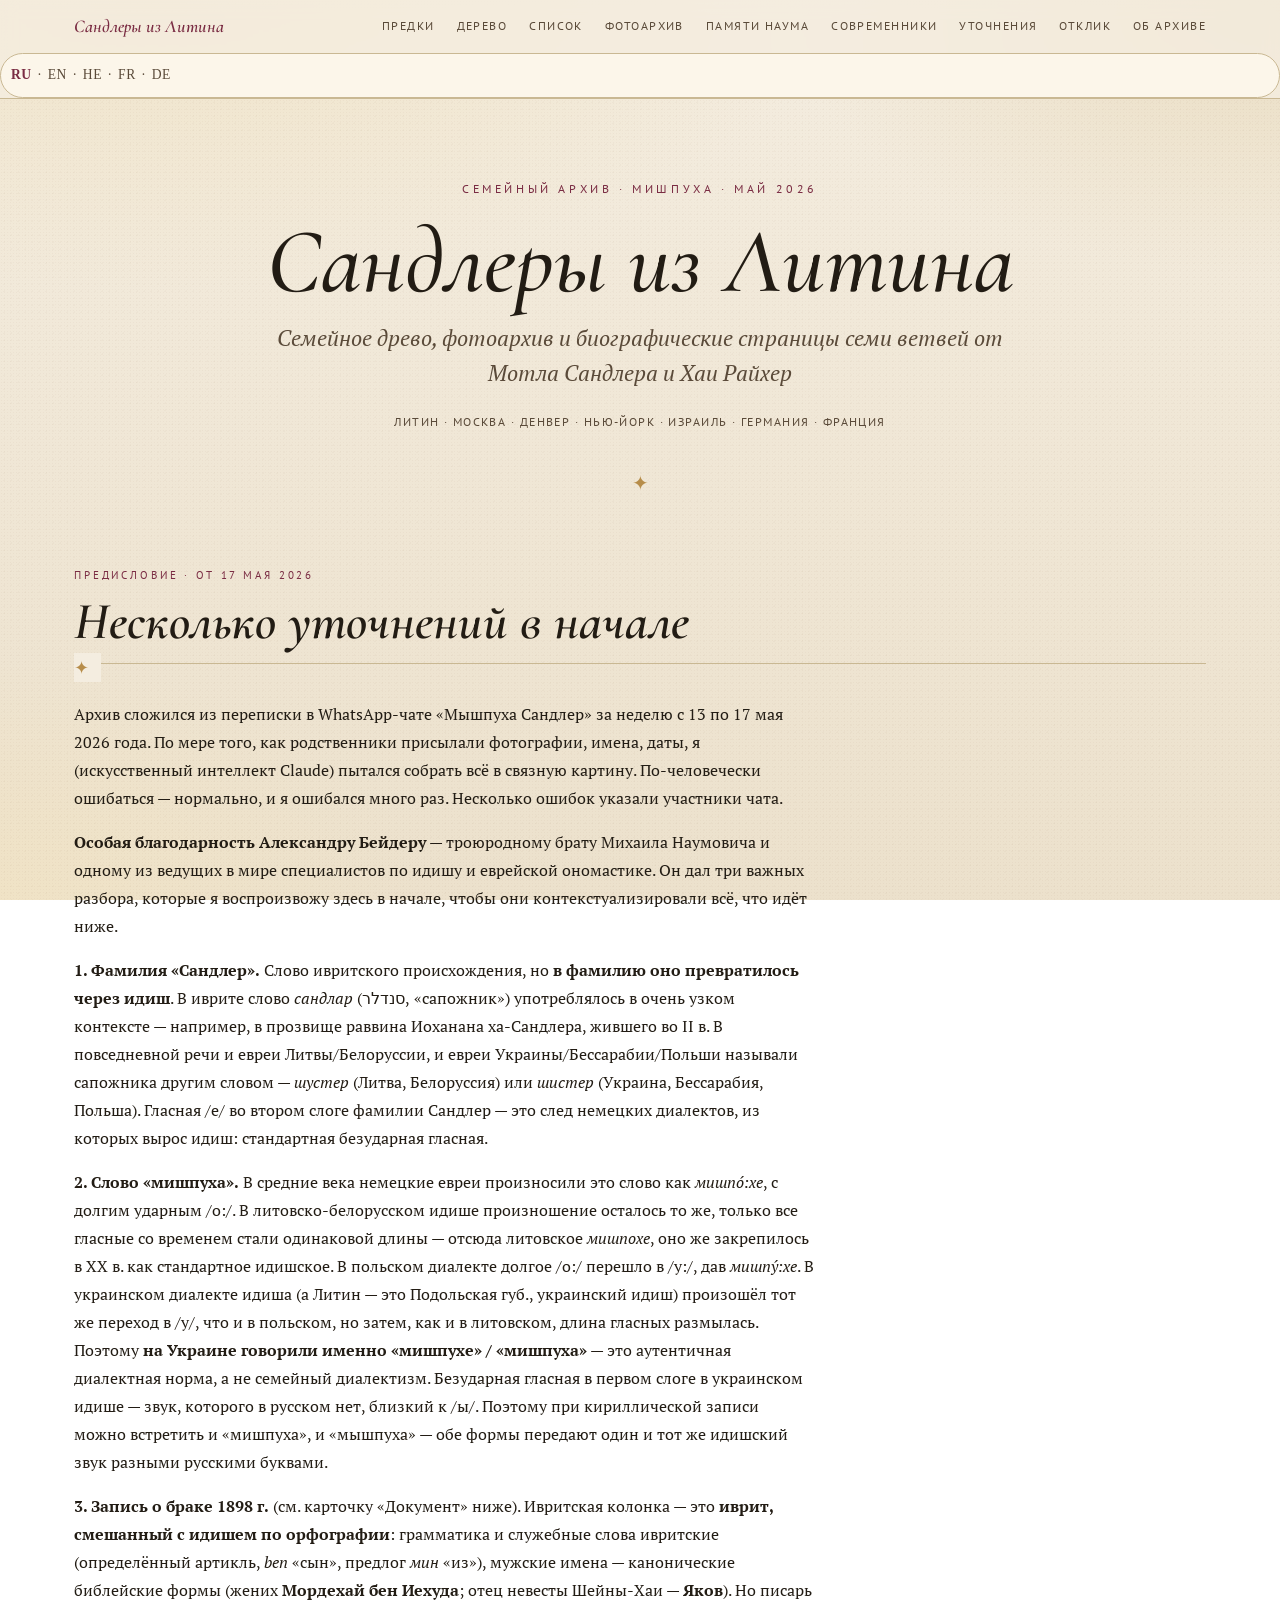
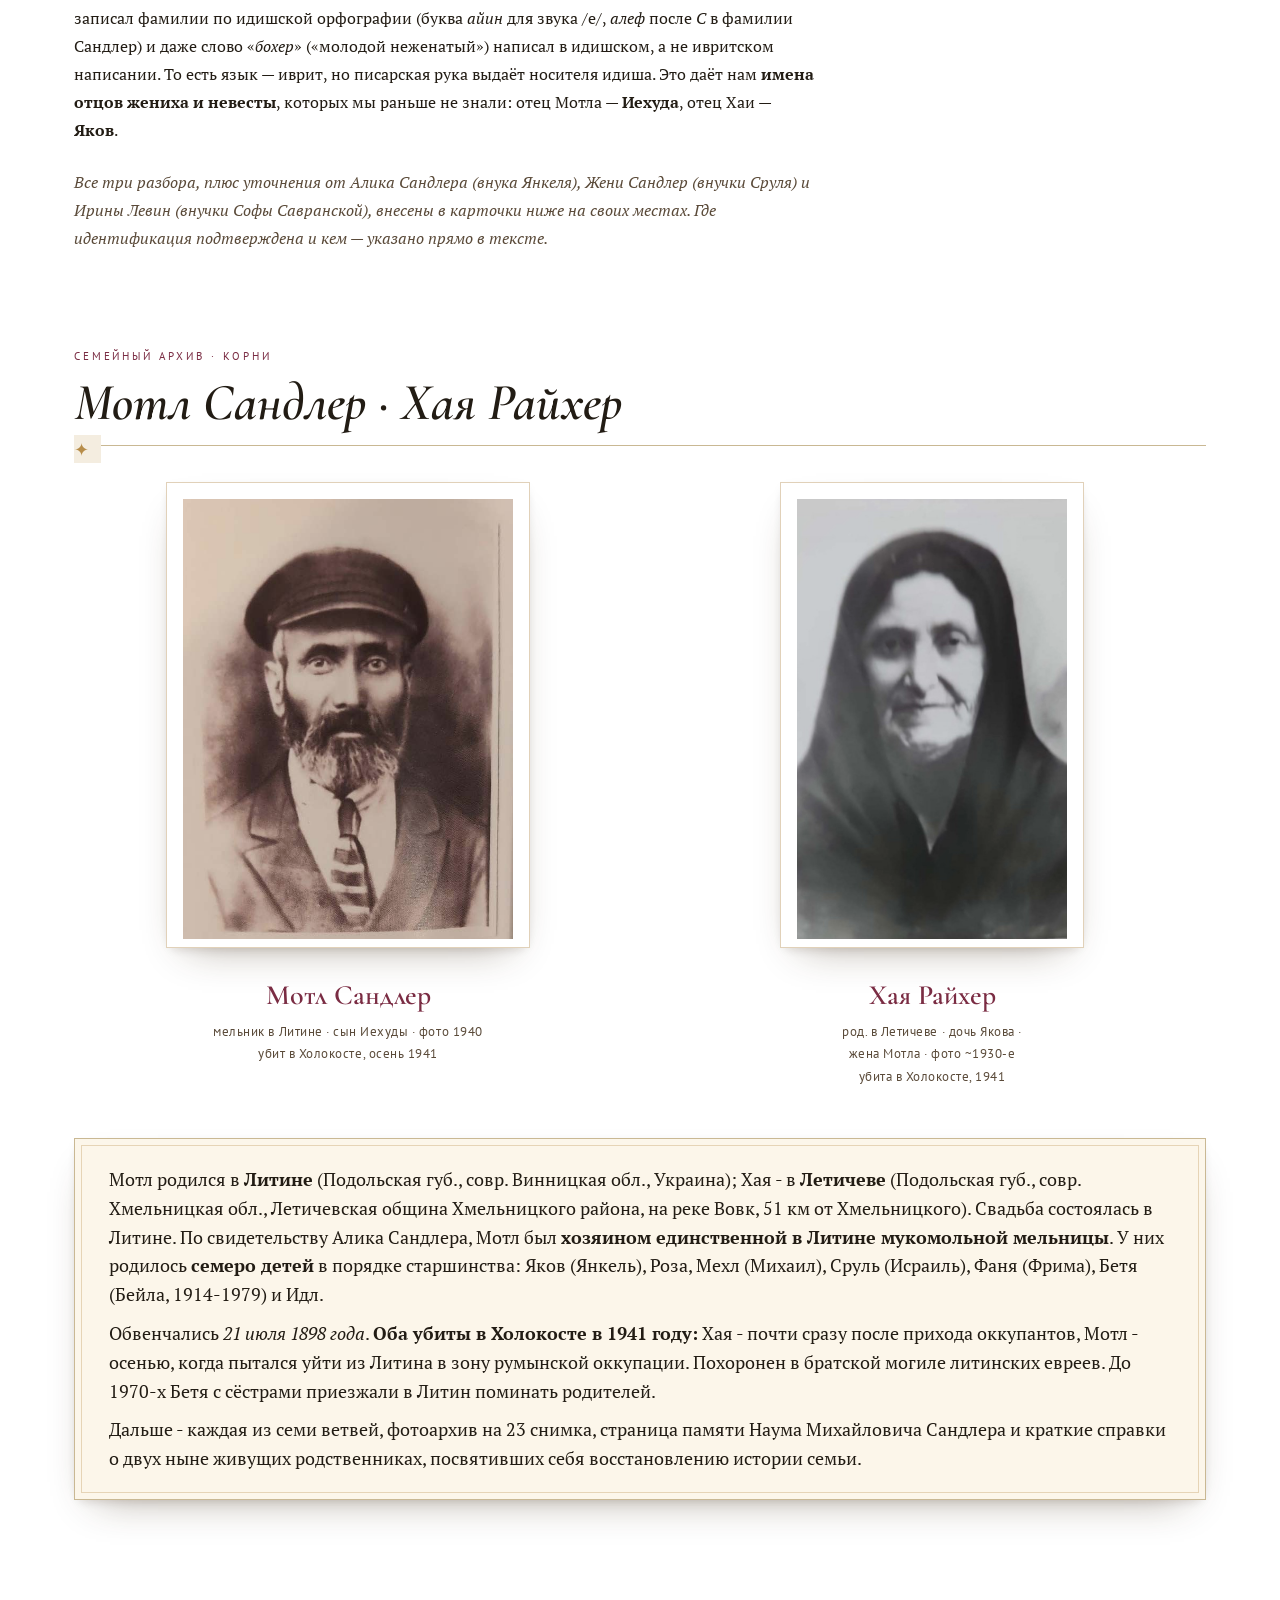
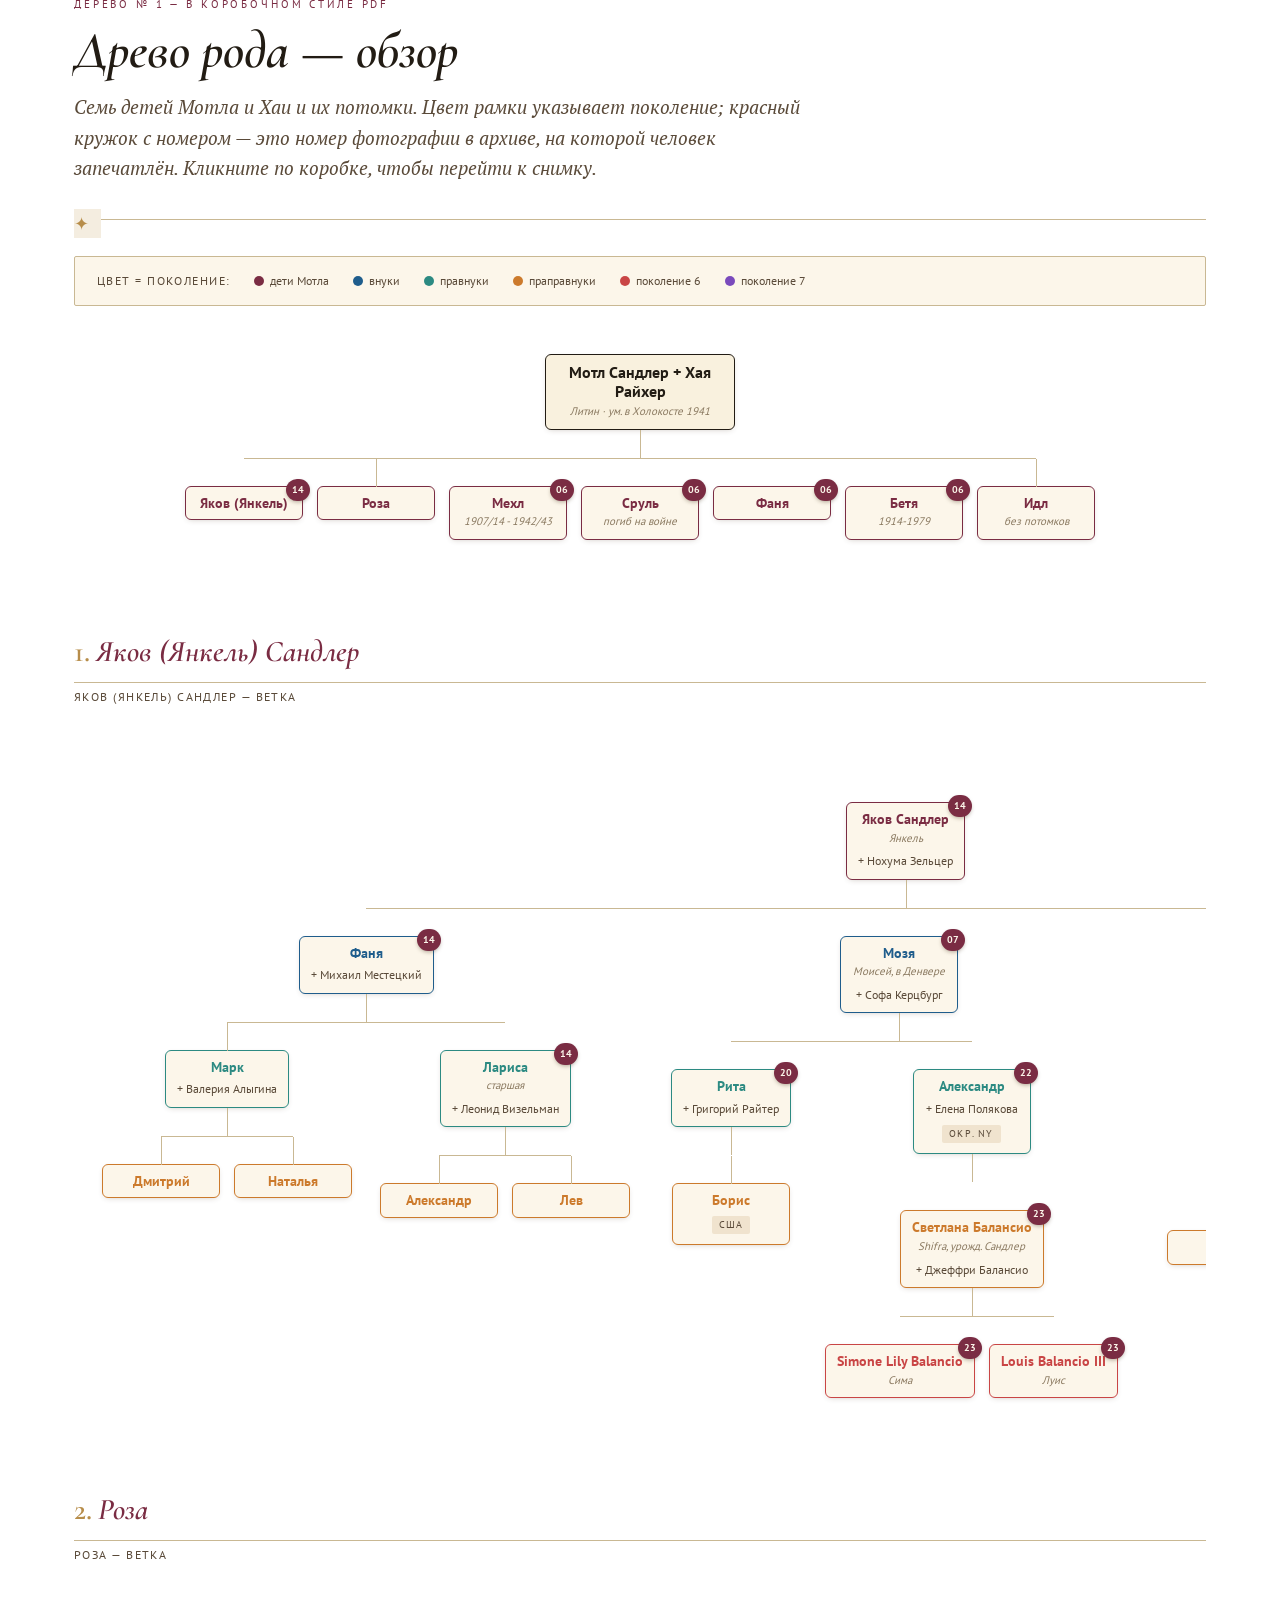
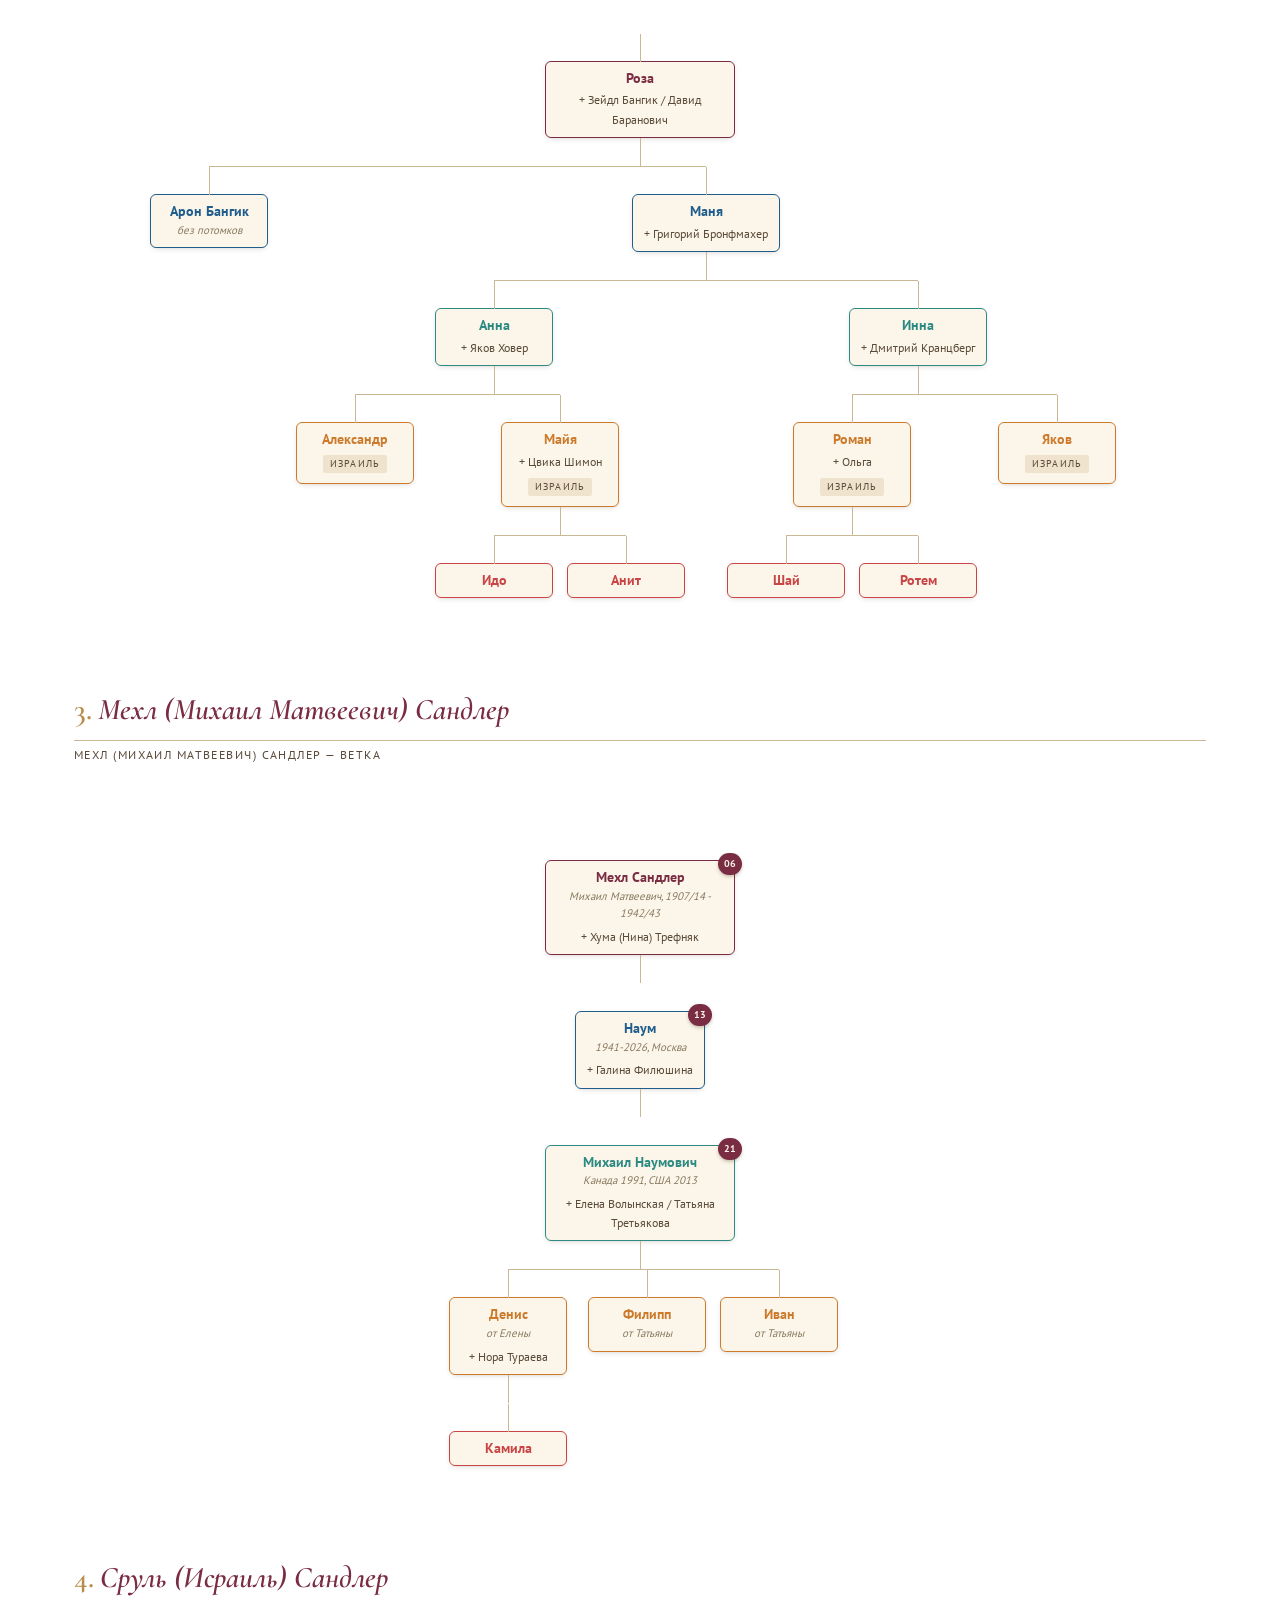
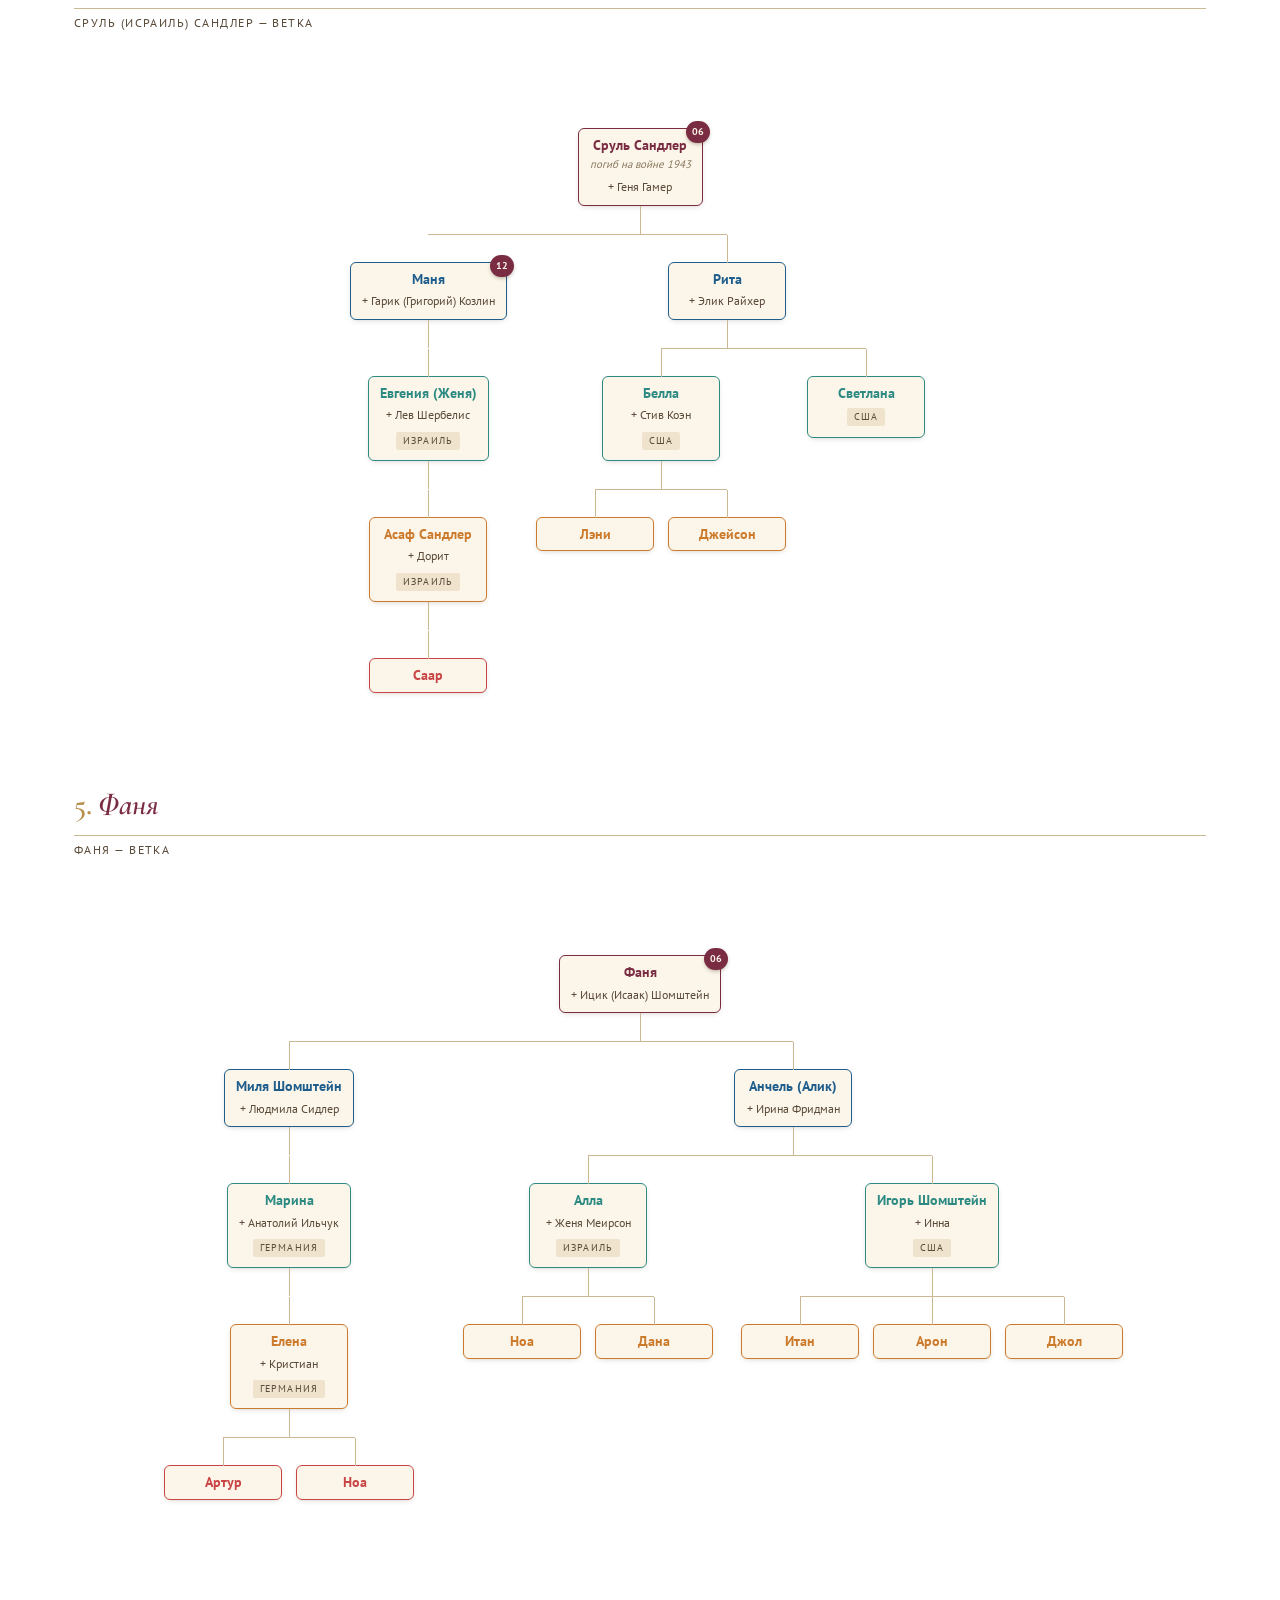
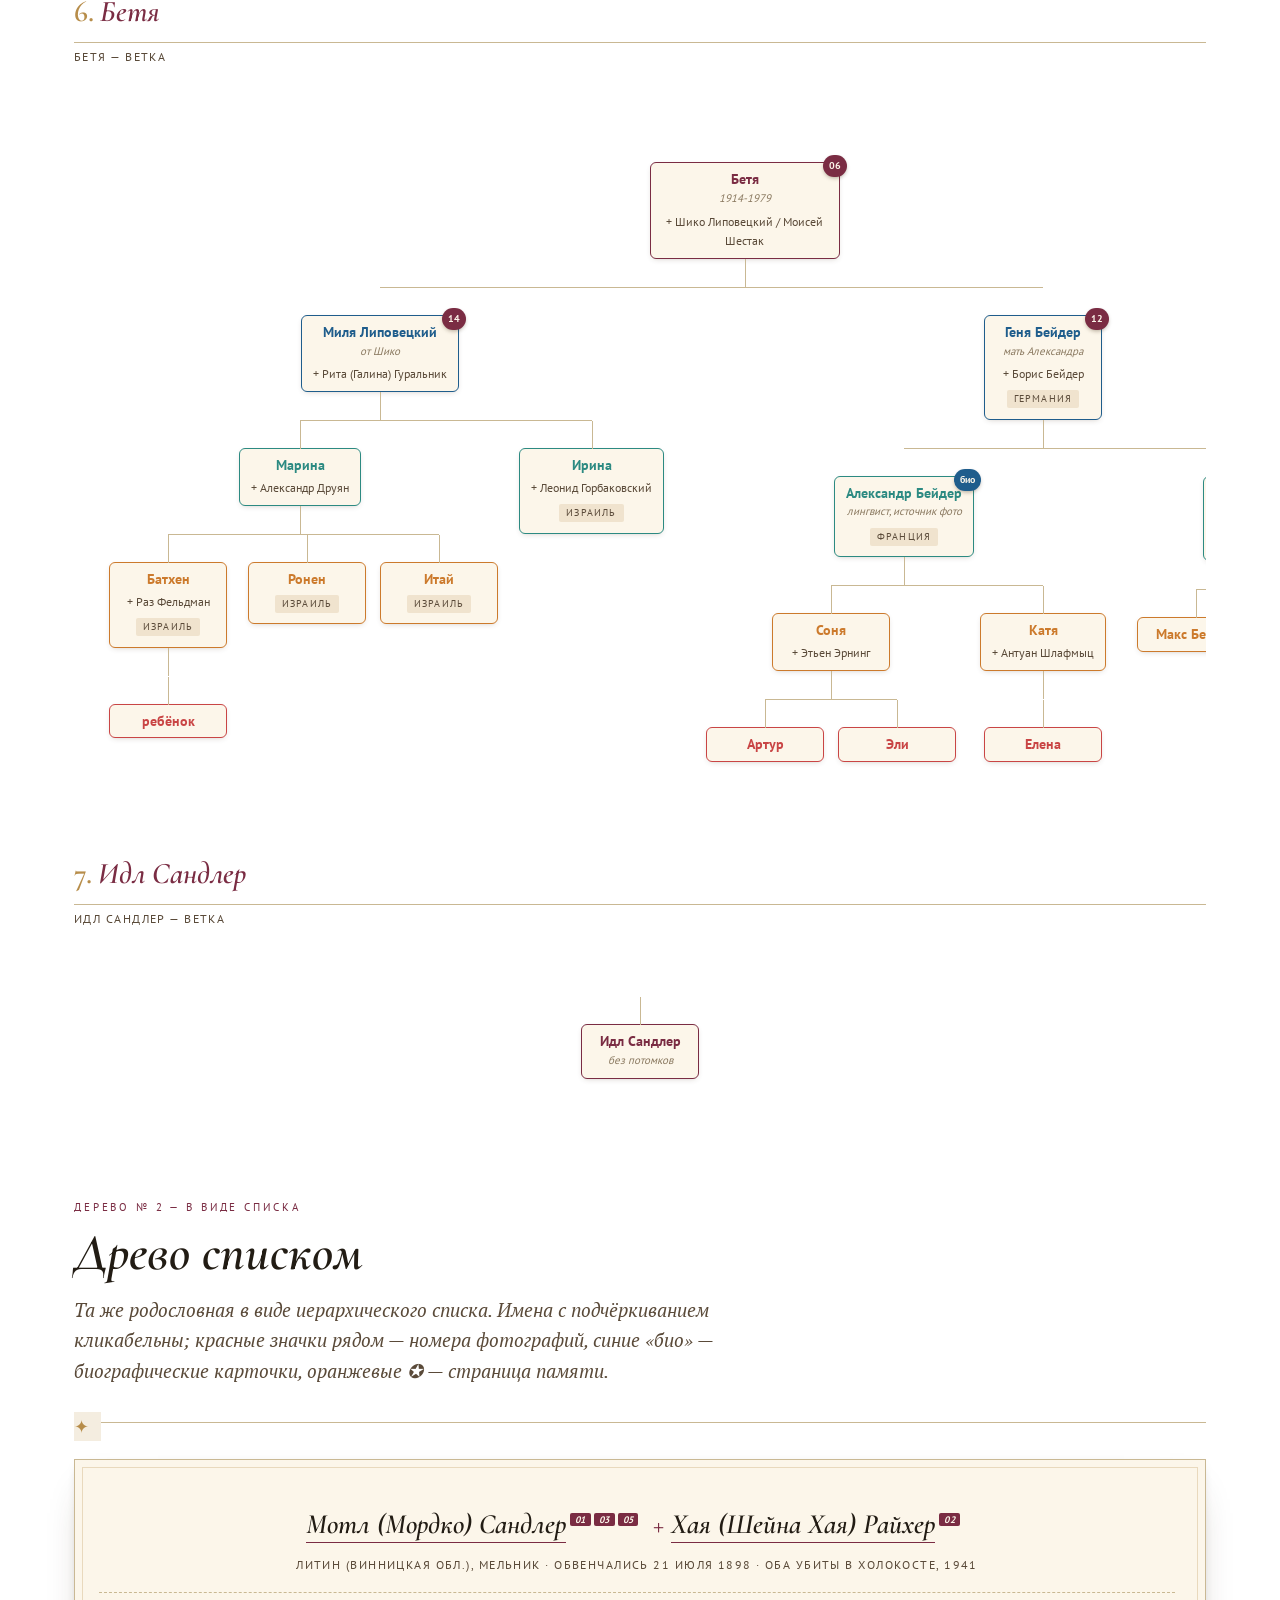
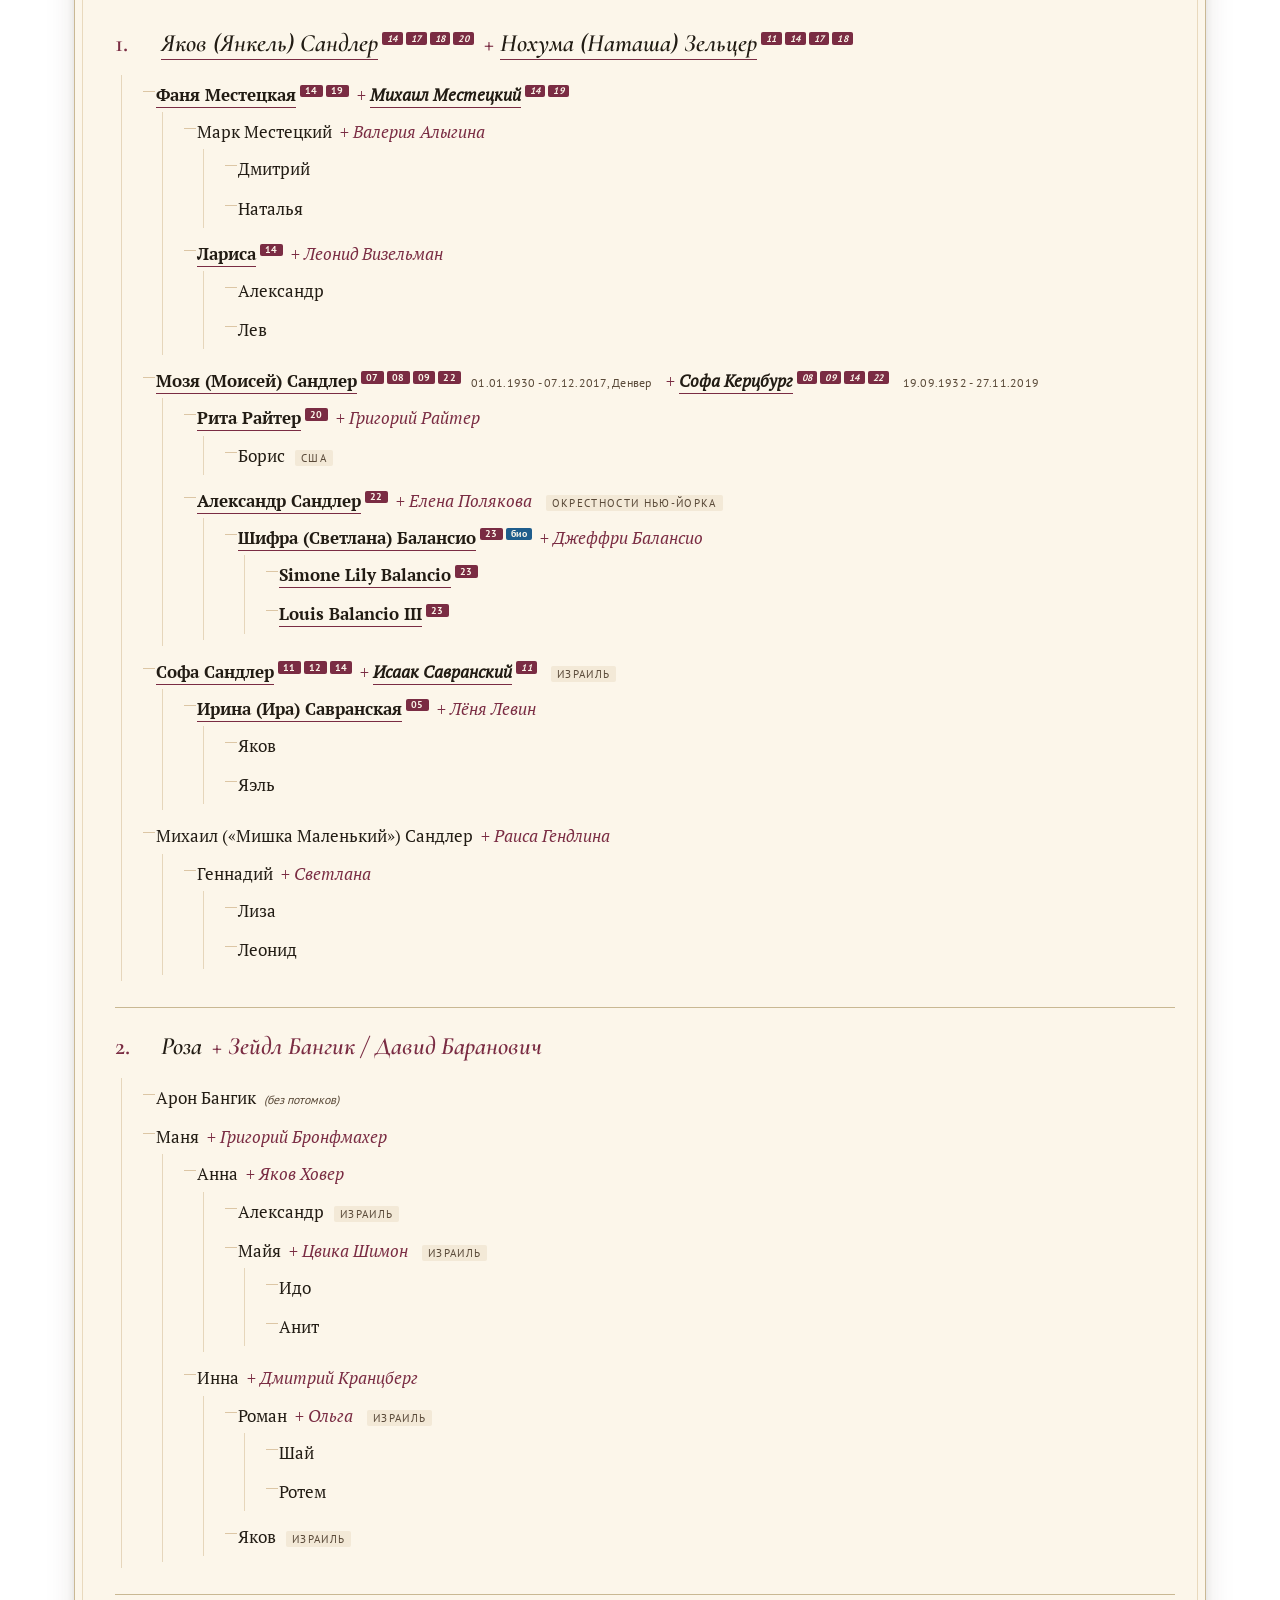
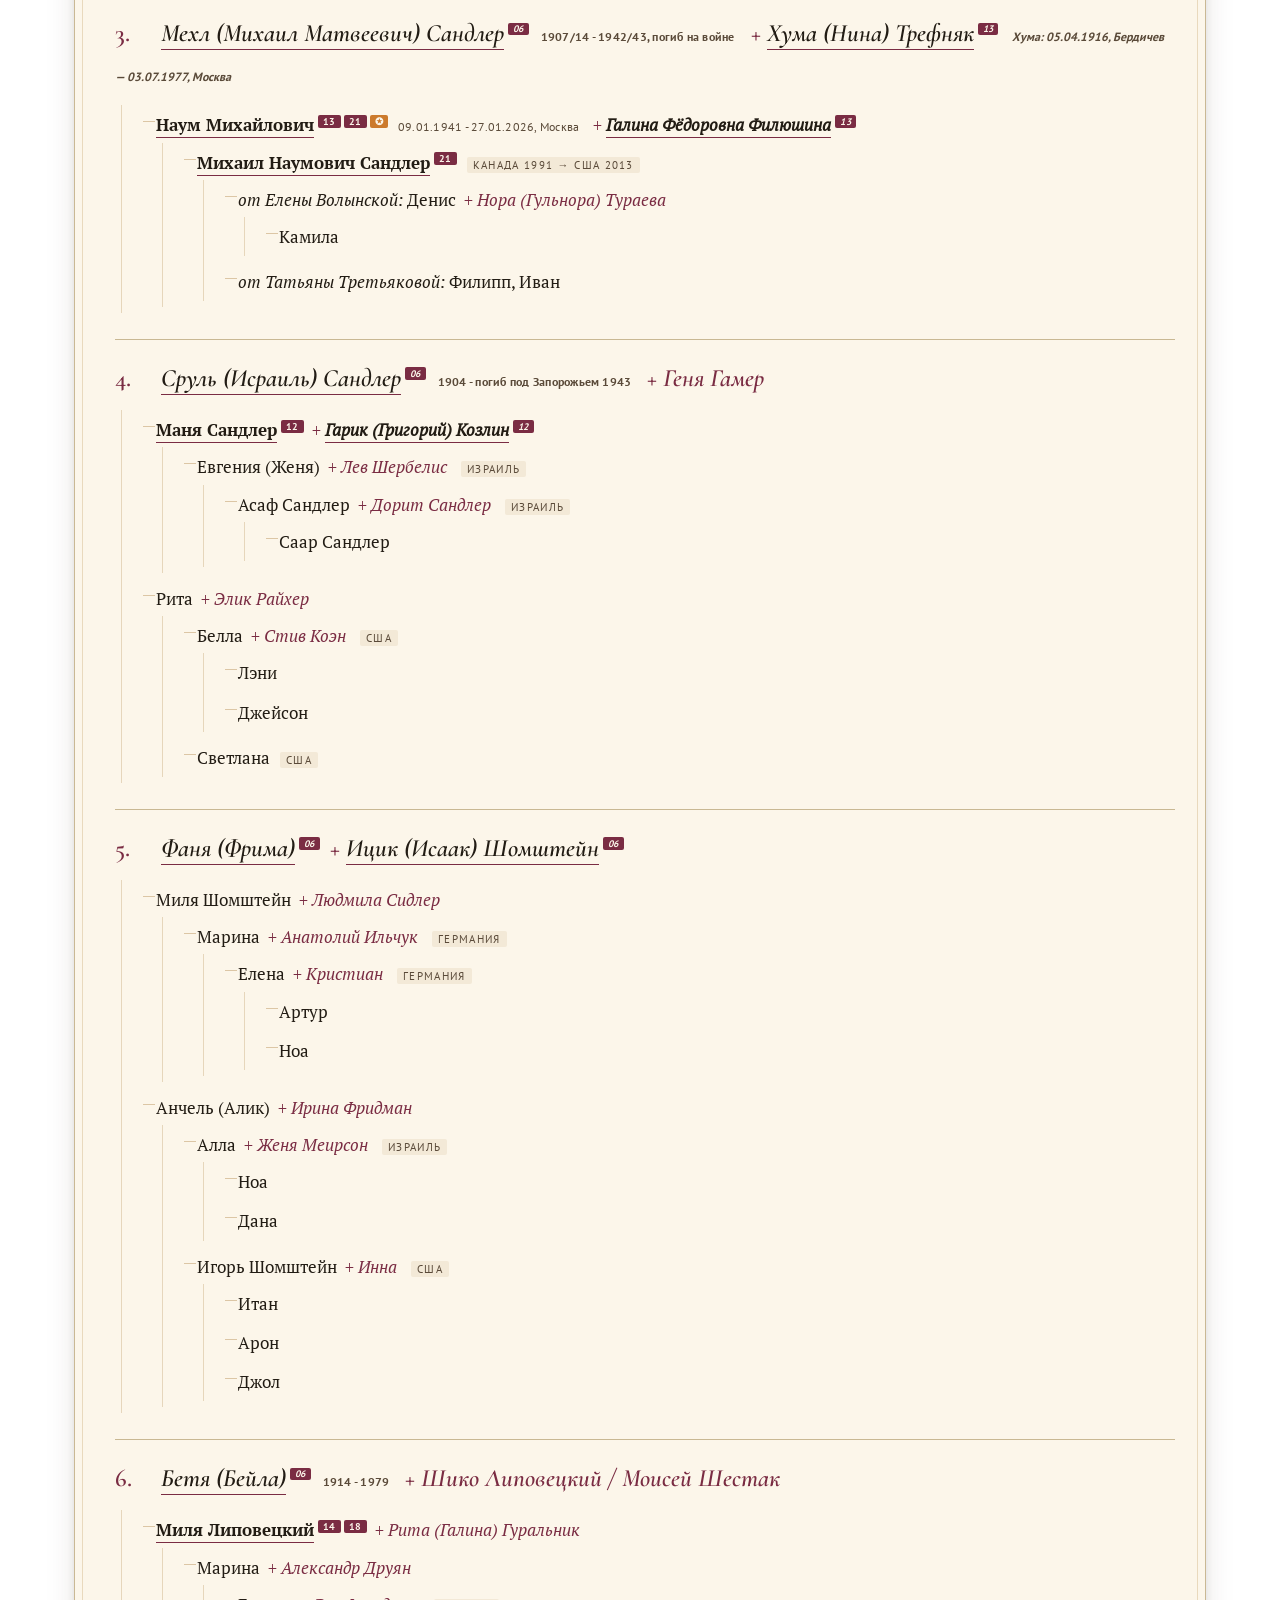
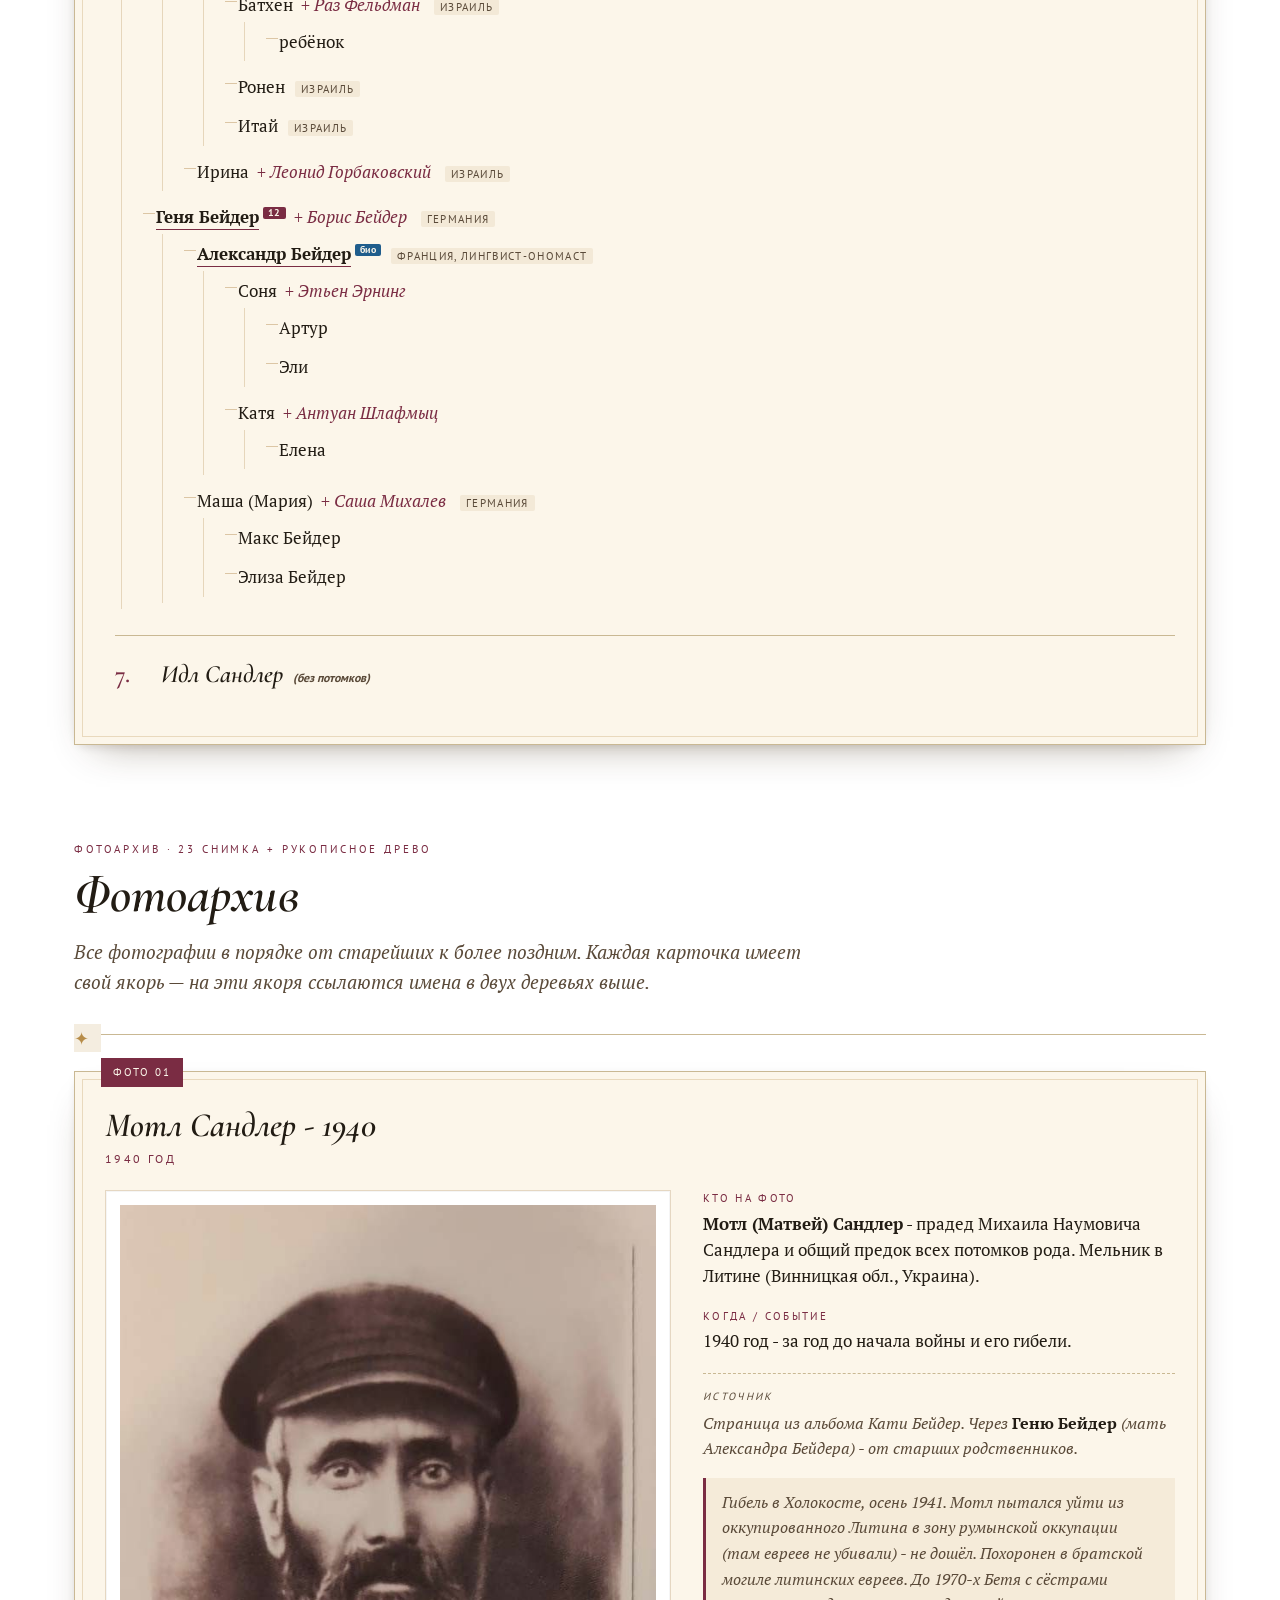
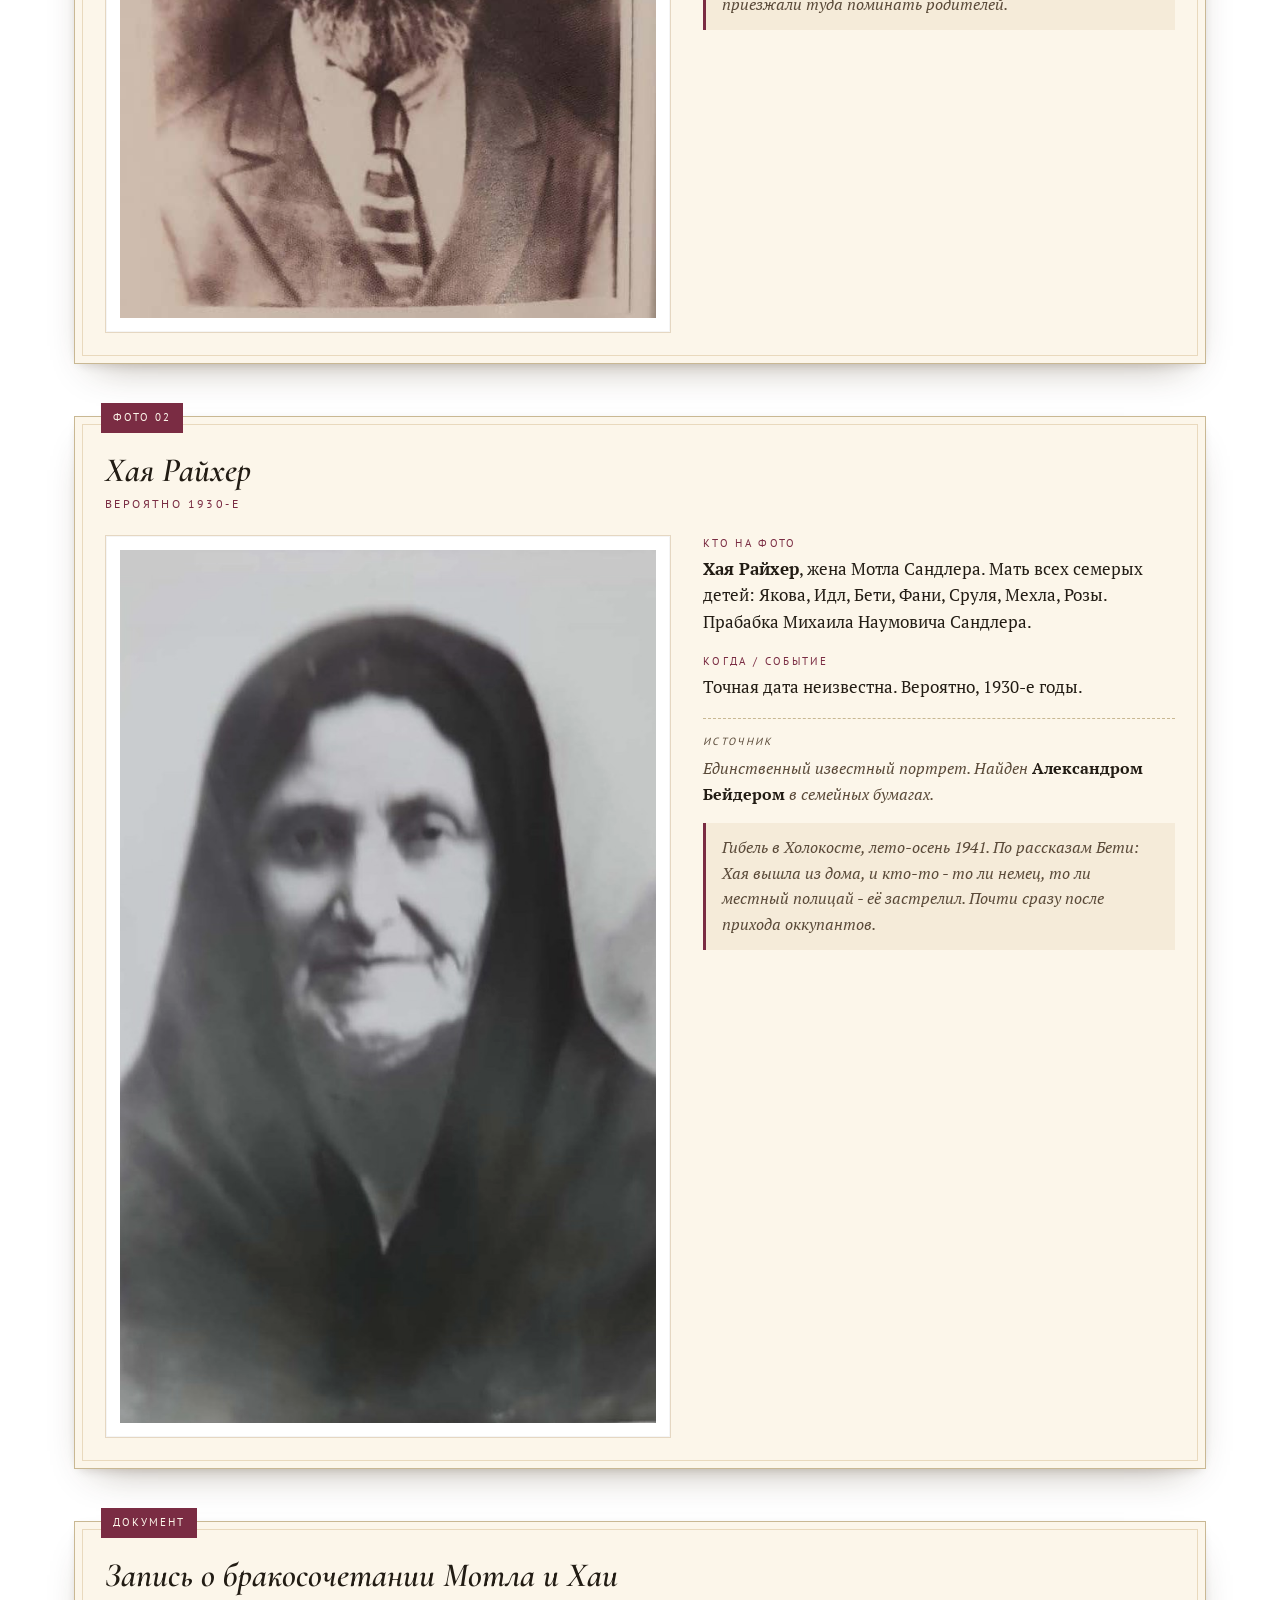
==== Result/index.html @ 3aa12de4 "Уважительная замена 'Рыжая' + два открытых вопроса о Рите и Шомштейнах Замены в моих авторских текст" ====
<!DOCTYPE html>
<html lang="ru">
<head>
<meta charset="utf-8">
<meta name="viewport" content="width=device-width, initial-scale=1">
<title>Сандлеры из Литина - семейный архив</title>
<link rel="stylesheet" href="fonts.css">
<style>
  :root {
    --bg:        #f4ede0;
    --bg-soft:   #ece1cc;
    --paper:     #fcf6ea;
    --paper-2:   #f9f1de;
    --ink:       #221c14;
    --ink-soft:  #5a4a39;
    --ink-mute:  #8a7960;
    --accent:    #7a2c43;
    --accent-2:  #7a3b1f;
    --rule:      #c9b893;
    --gold:      #b78d4a;
    --shadow:    0 18px 40px -22px rgba(60,40,15,.45),
                 0 4px 12px -6px rgba(60,40,15,.25);
    --gen-2: #7a2c43;
    --gen-3: #1f5d8c;
    --gen-4: #2c8a82;
    --gen-5: #cc7a2c;
    --gen-6: #c94545;
    --gen-7: #7a4abc;
  }

  * { box-sizing: border-box; }
  html, body { margin: 0; padding: 0; }

  body {
    background:
      radial-gradient(1200px 600px at 12% -8%,  #efe2c4 0%, transparent 60%),
      radial-gradient(900px 500px  at 100% 0%,  #e9dcc0 0%, transparent 55%),
      radial-gradient(700px 400px  at 0% 100%,  #f0e3c6 0%, transparent 60%),
      linear-gradient(180deg, var(--bg) 0%, var(--bg-soft) 100%);
    color: var(--ink);
    font-family: "PT Serif", "Times New Roman", serif;
    font-size: 17px;
    line-height: 1.6;
    min-height: 100vh;
    background-attachment: fixed;
  }
  body::before {
    content: "";
    position: fixed; inset: 0;
    background-image:
      radial-gradient(rgba(120,80,30,.07) 1px, transparent 1px),
      radial-gradient(rgba(120,80,30,.05) 1px, transparent 1px);
    background-size: 3px 3px, 7px 7px;
    background-position: 0 0, 1px 1px;
    pointer-events: none;
    z-index: 0;
    mix-blend-mode: multiply;
    opacity: .55;
  }

  nav.top {
    position: sticky; top: 0; z-index: 50;
    backdrop-filter: blur(8px);
    background: rgba(244,237,224,.82);
    border-bottom: 1px solid var(--rule);
    font-family: "PT Sans", system-ui, sans-serif;
    font-size: 12px;
    letter-spacing: .12em;
    text-transform: uppercase;
  }
  nav.top .nav-inner {
    max-width: 1180px; margin: 0 auto;
    padding: 12px 24px;
    display: flex; gap: 4px 22px; flex-wrap: wrap;
    align-items: center;
  }
  nav.top .brand {
    font-family: "Cormorant Garamond", serif;
    font-style: italic; font-weight: 600;
    font-size: 18px;
    text-transform: none;
    letter-spacing: 0;
    color: var(--accent);
    margin-right: auto;
  }
  nav.top a {
    color: var(--ink-soft);
    text-decoration: none;
    padding: 4px 0;
    border-bottom: 1px solid transparent;
  }
  nav.top a:hover {
    color: var(--accent);
    border-bottom-color: var(--accent);
  }

  .wrap {
    position: relative; z-index: 1;
    max-width: 1180px;
    margin: 0 auto;
    padding: 24px 24px 96px;
  }

  h1, h2, h3 { margin-top: 0; }

  section.major {
    margin-top: 96px;
    scroll-margin-top: 72px;
  }
  section.major:first-of-type { margin-top: 24px; }

  .section-kicker {
    font-family: "PT Sans", sans-serif;
    text-transform: uppercase;
    letter-spacing: .26em;
    font-size: 11px;
    color: var(--accent);
    margin-bottom: 10px;
  }
  .section-title {
    font-family: "Cormorant Garamond", serif;
    font-weight: 600;
    font-style: italic;
    font-size: clamp(32px, 5vw, 52px);
    line-height: 1.05;
    margin: 0 0 14px;
    color: var(--ink);
  }
  .section-lede {
    font-family: "PT Serif", serif;
    font-size: clamp(17px, 1.8vw, 19px);
    font-style: italic;
    color: var(--ink-soft);
    max-width: 740px;
    margin-bottom: 36px;
  }
  .section-rule {
    height: 1px; background: var(--rule);
    margin: 0 0 36px;
    position: relative;
  }
  .section-rule::after {
    content: "\2726";
    position: absolute; left: 0; top: -10px;
    background: var(--bg); padding: 0 12px 0 0;
    color: var(--gold); font-size: 18px;
  }

  header.hero {
    text-align: center;
    padding: 56px 12px 36px;
    position: relative;
  }
  header.hero .kicker {
    font-family: "PT Sans", sans-serif;
    text-transform: uppercase;
    letter-spacing: .3em;
    font-size: 12px;
    color: var(--accent);
    margin-bottom: 18px;
  }
  header.hero h1 {
    font-family: "Cormorant Garamond", serif;
    font-weight: 500; font-style: italic;
    font-size: clamp(44px, 8vw, 92px);
    line-height: 1.0;
    margin: 0 0 12px;
  }
  header.hero .subtitle {
    font-family: "PT Serif", serif;
    font-style: italic;
    font-size: clamp(18px, 2.3vw, 22px);
    color: var(--ink-soft);
    max-width: 760px; margin: 12px auto 0;
  }
  header.hero .meta-line {
    margin-top: 22px;
    font-family: "PT Sans", sans-serif;
    font-size: 12px; color: var(--ink-soft);
    letter-spacing: .12em; text-transform: uppercase;
  }
  header.hero::after {
    content: "\2726";
    display: block;
    text-align: center;
    color: var(--gold);
    font-size: 20px;
    margin-top: 36px;
  }

  .patriarchs {
    display: grid;
    grid-template-columns: 1fr 1fr;
    gap: 36px;
    margin-bottom: 48px;
  }
  .patriarch-card { text-align: center; }
  .patriarch-photo {
    background: #fff;
    padding: 16px 16px 8px;
    border: 1px solid rgba(180,140,80,.4);
    box-shadow: var(--shadow);
    display: inline-block;
    max-width: 100%;
  }
  .patriarch-photo img {
    display: block;
    max-width: 100%;
    max-height: 440px;
    width: auto; margin: 0 auto;
    filter: contrast(1.02) saturate(.92);
  }
  .patriarch-name {
    font-family: "Cormorant Garamond", serif;
    font-weight: 600;
    font-size: 28px;
    margin: 18px 0 4px;
    color: var(--accent);
  }
  .patriarch-meta {
    font-family: "PT Sans", sans-serif;
    font-size: 13px;
    color: var(--ink-soft);
    letter-spacing: .04em;
  }
  .patriarch-meta div { margin: 2px 0; }
  .patriarchs-intro {
    background: var(--paper);
    border: 1px solid var(--rule);
    box-shadow: var(--shadow);
    padding: 26px 34px;
    margin-bottom: 64px;
    position: relative;
    font-size: 18px;
  }
  .patriarchs-intro::before {
    content: "";
    position: absolute; inset: 6px;
    border: 1px solid rgba(183,141,74,.32);
    pointer-events: none;
  }
  .patriarchs-intro p { margin: 0 0 10px; }
  .patriarchs-intro p:last-child { margin-bottom: 0; }

  /* visual tree */
  .tree-legend {
    display: flex; flex-wrap: wrap; gap: 8px 24px;
    margin: 0 0 32px;
    padding: 14px 22px;
    background: var(--paper);
    border: 1px solid var(--rule);
    border-radius: 2px;
    font-family: "PT Sans", sans-serif;
    font-size: 12px;
    color: var(--ink-soft);
    align-items: center;
  }
  .tree-legend .lbl { letter-spacing: .12em; text-transform: uppercase; }
  .tree-legend .dot {
    display: inline-block; width: 10px; height: 10px;
    border-radius: 50%; margin-right: 6px;
    vertical-align: middle;
  }
  .tree-legend .item { display: flex; align-items: center; }

  .ctree, .ctree ul {
    list-style: none;
    margin: 0; padding: 0;
    position: relative;
  }
  .ctree {
    overflow-x: auto;
    overflow-y: visible;
    padding: 16px 0 24px;
    -webkit-overflow-scrolling: touch;
    /* Make horizontal scroll visible on wide trees so users know they can scroll */
    scrollbar-color: var(--gen-3) var(--paper);
    scrollbar-width: thin;
  }
  .ctree::-webkit-scrollbar { height: 10px; }
  .ctree::-webkit-scrollbar-track { background: var(--paper); border-radius: 5px; }
  .ctree::-webkit-scrollbar-thumb { background: var(--gen-3); border-radius: 5px; }
  .ctree::-webkit-scrollbar-thumb:hover { background: var(--gen-2); }
  .ctree ul {
    display: flex;
    justify-content: center;
    padding-top: 28px;
    position: relative;
    /* Let ul size to its content so wide trees scroll instead of overflowing the page */
    width: max-content;
    min-width: 100%;
    margin: 0 auto;
  }
  .ctree ul::before {
    content: "";
    position: absolute;
    top: 0; left: 50%;
    width: 1px; height: 28px;
    background: var(--rule);
  }
  /* outermost ul of a per-branch tree has no parent .tnode above it -
     suppress the dangling line. The overview tree is wrapped in
     .root-wrap so its ul is not a direct child of .ctree. */
  .ctree > ul::before { display: none; }
  .ctree li {
    flex: 0 0 auto;
    padding: 28px 7px 0;
    position: relative;
    text-align: center;
  }
  .ctree li::before,
  .ctree li::after {
    content: "";
    position: absolute;
    top: 0; height: 1px;
    background: var(--rule);
  }
  .ctree li::before {
    right: 50%;
    width: 50%;
  }
  .ctree li::after {
    left: 50%;
    width: 50%;
  }
  .ctree li:only-child::before,
  .ctree li:only-child::after { display: none; }
  .ctree li:first-child::before { background: transparent; }
  .ctree li:last-child::after  { background: transparent; }
  .ctree li > .tnode::before {
    content: "";
    position: absolute;
    top: -28px; left: 50%;
    width: 1px; height: 28px;
    background: var(--rule);
  }
  .ctree li:only-child > .tnode::before { display: block; }
  .ctree > ul > li > .tnode::before { display: none; }
  .ctree .root-wrap {
    display: flex;
    flex-direction: column;
    align-items: center;
  }
  .ctree .root-wrap > .tnode { margin: 0 auto; }

  .tnode {
    display: inline-block;
    position: relative;
    min-width: 118px;
    max-width: 190px;
    padding: 8px 11px;
    border: 1.5px solid var(--gen-2);
    border-radius: 6px;
    background: var(--paper);
    font-family: "PT Sans", sans-serif;
    text-align: center;
    box-shadow: 0 2px 6px -3px rgba(60,40,15,.3);
    transition: transform .15s ease, box-shadow .15s ease;
  }
  .tnode:hover {
    transform: translateY(-1px);
    box-shadow: 0 4px 12px -4px rgba(60,40,15,.4);
  }
  .tnode .nm {
    display: block;
    font-weight: 700;
    font-size: 14px;
    color: var(--gen-2);
    line-height: 1.2;
  }
  .tnode .alt {
    display: block;
    font-size: 11px;
    font-style: italic;
    color: var(--ink-mute);
    margin-top: 2px;
  }
  .tnode .sp {
    display: block;
    font-size: 12px;
    color: var(--ink-soft);
    margin-top: 4px;
  }
  .tnode .pl {
    display: inline-block;
    margin-top: 5px;
    padding: 1px 7px;
    background: rgba(180,140,80,.18);
    font-size: 10px;
    text-transform: uppercase;
    letter-spacing: .12em;
    color: var(--ink-soft);
    border-radius: 2px;
  }
  .tnode.g2 { border-color: var(--gen-2); }
  .tnode.g2 .nm { color: var(--gen-2); }
  .tnode.g3 { border-color: var(--gen-3); }
  .tnode.g3 .nm { color: var(--gen-3); }
  .tnode.g4 { border-color: var(--gen-4); }
  .tnode.g4 .nm { color: var(--gen-4); }
  .tnode.g5 { border-color: var(--gen-5); }
  .tnode.g5 .nm { color: var(--gen-5); }
  .tnode.g6 { border-color: var(--gen-6); }
  .tnode.g6 .nm { color: var(--gen-6); }
  .tnode.g7 { border-color: var(--gen-7); }
  .tnode.g7 .nm { color: var(--gen-7); }
  .tnode.root {
    border-color: var(--ink);
    background: var(--paper-2);
  }
  .tnode.root .nm { color: var(--ink); font-size: 16px; }

  a.tnode-link {
    text-decoration: none;
    display: inline-block;
  }
  a.tnode-link .tnode { cursor: pointer; }
  .tnode .ph-marker {
    position: absolute;
    top: -8px; right: -8px;
    min-width: 22px; height: 22px;
    padding: 0 6px;
    background: var(--accent);
    color: var(--paper);
    border-radius: 11px;
    font-size: 10px;
    font-weight: 700;
    font-family: "PT Sans", sans-serif;
    line-height: 22px;
    text-align: center;
    box-shadow: 0 2px 4px -1px rgba(60,40,15,.4);
  }
  .tnode .ph-marker.mem { background: var(--gen-5); }
  .tnode .ph-marker.bio { background: var(--gen-3); }

  .branch-title {
    font-family: "Cormorant Garamond", serif;
    font-style: italic;
    font-size: 30px;
    font-weight: 600;
    color: var(--accent);
    margin: 64px 0 4px;
    padding-bottom: 6px;
    border-bottom: 1px solid var(--rule);
  }
  .branch-title .num {
    font-style: normal;
    color: var(--gold);
    margin-right: 6px;
  }
  .branch-sub {
    font-family: "PT Sans", sans-serif;
    font-size: 12px;
    color: var(--ink-soft);
    letter-spacing: .12em;
    text-transform: uppercase;
    margin-bottom: 24px;
  }

  /* list tree */
  .ltree-card {
    background: var(--paper);
    border: 1px solid var(--rule);
    padding: 36px 30px 36px 24px;
    box-shadow: var(--shadow);
    position: relative;
  }
  .ltree-card::before {
    content: "";
    position: absolute; inset: 7px;
    border: 1px solid rgba(183,141,74,.28);
    pointer-events: none;
  }
  .ltree .root-couple {
    font-family: "Cormorant Garamond", serif;
    font-size: clamp(22px, 3vw, 28px);
    font-style: italic;
    font-weight: 600;
    text-align: center;
    padding: 6px 0 18px;
    border-bottom: 1px dashed var(--rule);
    margin-bottom: 20px;
  }
  .ltree .root-couple .m { font-weight: 400; color: var(--accent); padding: 0 4px; }
  .ltree .root-couple .meta {
    display: block;
    font-family: "PT Sans", sans-serif;
    font-size: 12px;
    font-weight: 400;
    font-style: normal;
    text-transform: uppercase;
    letter-spacing: .12em;
    color: var(--ink-soft);
    margin-top: 8px;
  }
  .ltree ul {
    list-style: none;
    margin: 0;
    padding-left: 22px;
    position: relative;
  }
  .ltree > ul { padding-left: 4px; }
  .ltree ul ul {
    margin-top: 4px;
    padding-left: 22px;
    border-left: 1px solid rgba(180,140,80,.30);
    margin-left: 6px;
  }
  .ltree li {
    padding: 6px 0 6px 12px;
    position: relative;
    font-family: "PT Serif", serif;
  }
  .ltree ul ul li::before {
    content: "";
    position: absolute;
    left: -1px; top: 16px;
    width: 12px; height: 1px;
    background: rgba(180,140,80,.45);
  }
  .ltree .branch-head {
    font-family: "Cormorant Garamond", serif;
    font-style: italic;
    font-size: clamp(20px, 2.4vw, 25px);
    font-weight: 600;
    padding: 18px 0 8px;
    border-top: 1px solid var(--rule);
    margin-top: 14px;
  }
  .ltree > ul > li:first-child .branch-head {
    border-top: none; margin-top: 0; padding-top: 4px;
  }
  .ltree > ul > li:first-child .branch-head::before { display: none; }
  .ltree .branch-head .num {
    display: inline-block;
    width: 1.6em;
    color: var(--accent);
    font-style: normal;
  }
  .ltree .m { color: var(--accent); font-style: italic; margin: 0 4px; }
  .ltree .dates {
    font-family: "PT Sans", sans-serif;
    font-size: 12px;
    color: var(--ink-soft);
    margin: 0 6px;
    letter-spacing: .02em;
    font-style: normal;
  }
  .ltree .place {
    font-family: "PT Sans", sans-serif;
    font-size: 11px;
    color: var(--ink-soft);
    text-transform: uppercase;
    letter-spacing: .12em;
    margin-left: 6px;
    background: rgba(183,141,74,.12);
    padding: 1px 6px;
    border-radius: 2px;
  }
  .ltree .meta-inline {
    font-family: "PT Sans", sans-serif;
    font-size: 12px;
    color: var(--ink-soft);
    margin-left: 4px;
    font-style: italic;
  }

  a.linked-name {
    color: var(--ink);
    text-decoration: none;
    border-bottom: 1.5px solid var(--accent);
    padding-bottom: 1px;
    font-weight: 700;
  }
  a.linked-name:hover {
    color: var(--accent);
    background: rgba(122,44,67,.08);
  }
  sup.ref-cluster {
    display: inline-flex;
    gap: 3px;
    margin-left: 4px;
    line-height: 1;
    vertical-align: super;
    font-size: 75%;
  }
  a.ph-ref {
    font-family: "PT Sans", sans-serif;
    font-size: 9.5px;
    font-weight: 700;
    background: var(--accent);
    color: var(--paper);
    padding: 1.5px 5px;
    border-radius: 2px;
    text-decoration: none;
    letter-spacing: .04em;
  }
  a.ph-ref:hover { background: var(--ink); }
  a.ph-ref.bio { background: var(--gen-3); }
  a.ph-ref.mem { background: var(--gen-5); }

  /* album */
  .album-card {
    background: var(--paper);
    border: 1px solid var(--rule);
    box-shadow: var(--shadow);
    padding: 28px 30px 30px;
    margin-bottom: 52px;
    position: relative;
    scroll-margin-top: 72px;
  }
  .album-card::before {
    content: "";
    position: absolute; inset: 7px;
    border: 1px solid rgba(183,141,74,.28);
    pointer-events: none;
  }
  .album-card-num {
    position: absolute;
    top: -14px; left: 26px;
    background: var(--accent);
    color: var(--paper);
    font-family: "PT Sans", sans-serif;
    font-size: 11px;
    letter-spacing: .18em;
    padding: 6px 12px;
    text-transform: uppercase;
  }
  .album-card-title {
    font-family: "Cormorant Garamond", serif;
    font-weight: 600;
    font-style: italic;
    font-size: clamp(26px, 3.2vw, 34px);
    line-height: 1.15;
    margin: 6px 0 4px;
  }
  .album-card-date {
    font-family: "PT Sans", sans-serif;
    font-size: 12px;
    color: var(--accent);
    letter-spacing: .2em;
    text-transform: uppercase;
    margin-bottom: 22px;
  }
  .album-card-body {
    display: grid;
    grid-template-columns: minmax(0, 1.2fr) minmax(0, 1fr);
    gap: 32px;
  }
  .album-card-body.tall .photo-frame img { max-height: 720px; }
  .photo-frame {
    background: #fff;
    padding: 14px;
    border: 1px solid rgba(180,140,80,.35);
    box-shadow: inset 0 0 0 1px rgba(0,0,0,.04);
    text-align: center;
  }
  .photo-frame img {
    max-width: 100%;
    height: auto;
    display: block;
    margin: 0 auto;
    filter: contrast(1.02) saturate(.92);
  }
  .photo-frame.tree img { filter: none; max-height: none; }
  .album-card-fields .field { margin: 0 0 18px; }
  .album-card-fields .field-label {
    font-family: "PT Sans", sans-serif;
    font-size: 10.5px;
    letter-spacing: .22em;
    text-transform: uppercase;
    color: var(--accent);
    margin-bottom: 4px;
    display: block;
  }
  .album-card-fields .field-body { font-size: 17px; line-height: 1.55; }
  .album-card-source {
    margin-top: 18px; padding-top: 14px;
    border-top: 1px dashed var(--rule);
    font-size: 16px; color: var(--ink-soft);
    font-style: italic;
  }
  .album-card-source strong { font-style: normal; color: var(--ink); }
  .album-card-note {
    margin-top: 16px;
    padding: 12px 16px;
    background: rgba(183,141,74,.10);
    border-left: 3px solid var(--accent);
    font-size: 16px;
    font-style: italic;
    color: var(--ink-soft);
  }
  .album-card-note strong { font-style: normal; color: var(--ink); }

  /* memorial */
  .memorial {
    background: var(--paper);
    border: 1px solid var(--rule);
    box-shadow: var(--shadow);
    padding: 48px 44px;
    position: relative;
    text-align: center;
  }
  .memorial::before {
    content: "";
    position: absolute; inset: 8px;
    border: 1px solid rgba(183,141,74,.28);
    pointer-events: none;
  }
  .memorial .kicker {
    font-family: "PT Sans", sans-serif;
    text-transform: uppercase;
    letter-spacing: .32em;
    font-size: 11px;
    color: var(--accent);
    margin-bottom: 14px;
  }
  .memorial h2 {
    font-family: "Cormorant Garamond", serif;
    font-weight: 600;
    font-size: clamp(34px, 4.5vw, 48px);
    margin: 4px 0 6px;
  }
  .memorial .lifespan {
    font-family: "PT Sans", sans-serif;
    font-size: 14px;
    color: var(--ink-soft);
    letter-spacing: .05em;
    margin-bottom: 36px;
  }
  .memorial-body {
    display: grid;
    grid-template-columns: minmax(0, 0.7fr) minmax(0, 1.3fr);
    gap: 40px;
    text-align: left;
    align-items: start;
  }
  .memorial-photo {
    background: #fff;
    padding: 14px 14px 8px;
    border: 1px solid rgba(180,140,80,.35);
  }
  .memorial-photo img {
    max-width: 100%; height: auto; display: block;
    filter: contrast(1.02) saturate(.92);
  }
  .memorial-text p { margin: 0 0 12px; }
  .memorial-text h4 {
    font-family: "Cormorant Garamond", serif;
    font-weight: 600;
    font-style: italic;
    font-size: 22px;
    margin: 18px 0 4px;
    color: var(--accent);
  }
  .memorial-closing {
    margin-top: 28px;
    font-family: "Cormorant Garamond", serif;
    font-style: italic;
    font-size: 22px;
    color: var(--ink-soft);
    text-align: center;
  }

  /* bio */
  .bio-grid {
    display: grid;
    grid-template-columns: 1fr 1fr;
    gap: 36px;
  }
  .bio-card {
    background: var(--paper);
    border: 1px solid var(--rule);
    box-shadow: var(--shadow);
    padding: 28px 30px;
    position: relative;
    scroll-margin-top: 72px;
  }
  .bio-card::before {
    content: "";
    position: absolute; inset: 7px;
    border: 1px solid rgba(183,141,74,.28);
    pointer-events: none;
  }
  .bio-card h3 {
    font-family: "Cormorant Garamond", serif;
    font-style: italic; font-weight: 600;
    font-size: 28px;
    margin: 4px 0 4px;
    color: var(--accent);
  }
  .bio-card .bio-sub {
    font-family: "PT Sans", sans-serif;
    font-size: 12px;
    color: var(--ink-soft);
    letter-spacing: .08em;
    margin-bottom: 18px;
    padding-bottom: 12px;
    border-bottom: 1px dashed var(--rule);
  }
  .bio-card h4 {
    font-family: "PT Sans", sans-serif;
    text-transform: uppercase;
    font-size: 11px;
    letter-spacing: .22em;
    color: var(--accent);
    margin: 14px 0 4px;
  }
  .bio-card p { margin: 0 0 10px; font-size: 16px; line-height: 1.55; }

  /* updates */
  .info-card {
    background: var(--paper);
    border: 1px solid var(--rule);
    box-shadow: var(--shadow);
    padding: 28px 32px;
    position: relative;
  }
  .info-card::before {
    content: "";
    position: absolute; inset: 7px;
    border: 1px solid rgba(183,141,74,.28);
    pointer-events: none;
  }
  .info-card h3 {
    font-family: "Cormorant Garamond", serif;
    font-style: italic; font-weight: 600;
    font-size: 24px;
    margin: 18px 0 6px;
    color: var(--accent);
  }
  .info-card h3:first-of-type { margin-top: 0; }
  .info-card ul {
    list-style: none;
    padding: 0; margin: 0 0 10px;
  }
  .info-card li {
    padding: 6px 0 6px 22px;
    position: relative;
    font-size: 16px;
  }
  .info-card li::before {
    content: "\2726";
    position: absolute; left: 4px; top: 6px;
    color: var(--gold);
    font-size: 11px;
  }

  /* contact */
  .contact-block {
    text-align: left;
    padding: 48px 32px 40px;
    max-width: 760px;
    margin: 0 auto;
  }
  .contact-block > h3 {
    font-family: "Cormorant Garamond", serif;
    font-style: italic;
    font-size: 30px;
    margin: 0 0 22px;
    color: var(--accent);
    text-align: center;
  }
  .contact-block h4 {
    font-family: "PT Sans", sans-serif;
    text-transform: uppercase;
    font-size: 11px;
    letter-spacing: .22em;
    color: var(--accent);
    margin: 28px 0 8px;
  }
  .contact-block p {
    font-family: "PT Serif", serif;
    font-size: 16px;
    line-height: 1.65;
    margin: 0 0 12px;
    color: var(--ink);
  }
  .contact-block .who {
    font-family: "PT Serif", serif;
    font-size: 17px;
    color: var(--ink);
    margin-bottom: 22px;
  }
  .contact-block .lines {
    font-family: "PT Sans", sans-serif;
    font-size: 16px;
    color: var(--ink-soft);
    margin-top: 6px;
  }
  .contact-block .lines a {
    color: var(--accent);
    text-decoration: none;
    border-bottom: 1px solid var(--accent);
  }
  .contact-block .footer-meta {
    margin-top: 36px;
    font-family: "PT Sans", sans-serif;
    font-size: 11px;
    color: var(--ink-mute);
    text-transform: uppercase;
    letter-spacing: .15em;
    text-align: center;
  }

  /* feedback section */
  .feedback-block {
    max-width: 880px;
    margin: 0 auto;
    padding: 0 24px;
  }
  .feedback-grid {
    display: grid;
    grid-template-columns: repeat(2, 1fr);
    gap: 18px;
    margin-top: 28px;
  }
  .feedback-card {
    display: block;
    background: var(--paper);
    border: 1px solid var(--rule);
    border-radius: 6px;
    padding: 22px 22px 20px;
    text-decoration: none;
    color: var(--ink);
    box-shadow: var(--shadow);
    transition: transform .15s ease, box-shadow .15s ease, border-color .15s ease;
  }
  .feedback-card:hover {
    transform: translateY(-2px);
    border-color: var(--gold);
    box-shadow: 0 24px 50px -22px rgba(60,40,15,.55),
                0 6px 16px -6px rgba(60,40,15,.30);
  }
  .feedback-card .feedback-icon {
    font-size: 28px;
    line-height: 1;
    margin-bottom: 10px;
  }
  .feedback-card .feedback-title {
    font-family: "Cormorant Garamond", serif;
    font-style: italic;
    font-weight: 600;
    font-size: 22px;
    color: var(--accent);
    margin-bottom: 6px;
    line-height: 1.15;
  }
  .feedback-card .feedback-desc {
    font-family: "PT Serif", serif;
    font-size: 14.5px;
    line-height: 1.5;
    color: var(--ink-soft);
  }

  /* visits counter */
  .visits-strip {
    max-width: 760px;
    margin: 48px auto 0;
    padding: 18px 24px;
    text-align: center;
    border-top: 1px solid var(--rule);
    font-family: "PT Sans", sans-serif;
    font-size: 13px;
    color: var(--ink-mute);
    letter-spacing: .04em;
  }
  .visits-strip .visits-row {
    display: inline-flex;
    flex-wrap: wrap;
    gap: 8px 22px;
    justify-content: center;
    align-items: baseline;
  }
  .visits-strip .visits-num {
    font-family: "Cormorant Garamond", serif;
    font-style: italic;
    font-size: 22px;
    color: var(--accent);
    font-weight: 600;
    letter-spacing: 0;
  }
  .visits-strip .visits-label {
    text-transform: uppercase;
    letter-spacing: .18em;
    font-size: 10.5px;
    color: var(--ink-mute);
  }

  @media (max-width: 820px) {
    .feedback-grid { grid-template-columns: 1fr; gap: 14px; }
    .visits-strip .visits-row { flex-direction: column; gap: 6px; }
    .patriarchs { grid-template-columns: 1fr; }
    .album-card-body { grid-template-columns: 1fr; }
    .memorial-body { grid-template-columns: 1fr; }
    .bio-grid { grid-template-columns: 1fr; }
    nav.top .nav-inner { padding: 10px 14px; gap: 4px 14px; }
    nav.top .brand { width: 100%; margin-bottom: 4px; }
    .wrap { padding: 16px 16px 60px; }
    body { font-size: 16px; }
  }

  /* === Language switcher === */
  .lang-switcher {
    display: flex;
    gap: 6px;
    align-items: center;
    font-family: 'Crimson Text', Georgia, serif;
    font-size: .85rem;
    letter-spacing: .04em;
    padding: 6px 10px;
    border: 1px solid var(--rule);
    border-radius: 999px;
    background: var(--paper);
    color: var(--ink-soft);
  }
  .lang-switcher a.lang-link {
    color: var(--ink-soft);
    text-decoration: none;
    transition: color .15s;
  }
  .lang-switcher a.lang-link:hover {
    color: var(--accent);
  }
  .lang-switcher .lang-current {
    color: var(--accent);
    font-weight: 700;
  }
  @media (max-width: 768px) {
    .lang-switcher {
      font-size: .78rem;
      padding: 4px 8px;
      gap: 4px;
    }
  }

  /* === RTL overrides (Hebrew) === */
  html[dir="rtl"] body {
    direction: rtl;
    text-align: right;
  }
  html[dir="rtl"] .contact-block,
  html[dir="rtl"] .feedback-card,
  html[dir="rtl"] .album-card-fields,
  html[dir="rtl"] .field,
  html[dir="rtl"] .album-card-source,
  html[dir="rtl"] .album-card-note {
    text-align: right;
  }
  html[dir="rtl"] nav.top {
    flex-direction: row-reverse;
  }
  html[dir="rtl"] .footer-meta,
  html[dir="rtl"] .visits-strip {
    direction: rtl;
  }
  /* English book titles etc. stay LTR inside otherwise-Hebrew text */
  html[dir="rtl"] em,
  html[dir="rtl"] cite {
    direction: ltr;
    unicode-bidi: embed;
    display: inline-block;
  }

  /* Family trees stay LTR even on Hebrew pages: the connector lines
     (:before/:after on first/last-child) are positioned by DOM order,
     and would mis-attach to the wrong end of each row in RTL flex.
     Hebrew text inside .nm/.sp/.alt is bidi-aware and renders correctly. */
  html[dir="rtl"] .ctree,
  html[dir="rtl"] .ctree ul,
  html[dir="rtl"] .ctree li,
  html[dir="rtl"] .ctree .root-wrap {
    direction: ltr;
  }
  html[dir="rtl"] .tnode .nm,
  html[dir="rtl"] .tnode .alt,
  html[dir="rtl"] .tnode .sp,
  html[dir="rtl"] .tnode .pl {
    direction: rtl;
    unicode-bidi: embed;
  }
</style>
</head>
<body>

<nav class="top">
  <div class="nav-inner">
    <span class="brand">Сандлеры из Литина</span>
    <a href="#root-couple">Предки</a>
    <a href="#visual-tree">Дерево</a>
    <a href="#list-tree">Список</a>
    <a href="#album">Фотоархив</a>
    <a href="#memorial-naum">Памяти Наума</a>
    <a href="#living">Современники</a>
    <a href="#updates">Уточнения</a>
    <a href="#feedback">Отклик</a>
    <a href="#contact">Об архиве</a>
  </div>
<div class="lang-switcher" aria-label="Language"><span class="lang-current">RU</span> · <a href="index.en.html" class="lang-link">EN</a> · <a href="index.he.html" class="lang-link">HE</a> · <a href="index.fr.html" class="lang-link">FR</a> · <a href="index.de.html" class="lang-link">DE</a></div></nav>

<div class="wrap">

<header class="hero">
  <div class="kicker">Семейный архив &middot; мишпуха &middot; май 2026</div>
  <h1>Сандлеры из Литина</h1>
  <div class="subtitle">Семейное древо, фотоархив и биографические страницы семи ветвей от Мотла Сандлера и Хаи Райхер</div>
  <div class="meta-line">Литин &middot; Москва &middot; Денвер &middot; Нью-Йорк &middot; Израиль &middot; Германия &middot; Франция</div>
</header>
<section class="major" id="preface" style="margin-top: 32px;">
  <div class="section-kicker">Предисловие · от 17 мая 2026</div>
  <h2 class="section-title">Несколько уточнений в начале</h2>
  <div class="section-rule"></div>

  <div style="max-width: 740px; line-height: 1.75; color: var(--ink); font-size: 16px;">
    <p>Архив сложился из переписки в WhatsApp-чате «Мышпуха Сандлер» за неделю с 13 по 17 мая 2026 года. По мере того, как родственники присылали фотографии, имена, даты, я (искусственный интеллект Claude) пытался собрать всё в связную картину. По-человечески ошибаться — нормально, и я ошибался много раз. Несколько ошибок указали участники чата.</p>

    <p><strong>Особая благодарность Александру Бейдеру</strong> — троюродному брату Михаила Наумовича и одному из ведущих в мире специалистов по идишу и еврейской ономастике. Он дал три важных разбора, которые я воспроизвожу здесь в начале, чтобы они контекстуализировали всё, что идёт ниже.</p>

    <p><strong>1. Фамилия «Сандлер».</strong> Слово ивритского происхождения, но <strong>в фамилию оно превратилось через идиш</strong>. В иврите слово <em>сандлар</em> (סנדלר, «сапожник») употреблялось в очень узком контексте — например, в прозвище раввина Иоханана ха-Сандлера, жившего во II в. В повседневной речи и евреи Литвы/Белоруссии, и евреи Украины/Бессарабии/Польши называли сапожника другим словом — <em>шустер</em> (Литва, Белоруссия) или <em>шистер</em> (Украина, Бессарабия, Польша). Гласная /e/ во втором слоге фамилии Сандлер — это след немецких диалектов, из которых вырос идиш: стандартная безударная гласная.</p>

    <p><strong>2. Слово «мишпуха».</strong> В средние века немецкие евреи произносили это слово как <em>мишпо́:хе</em>, с долгим ударным /о:/. В литовско-белорусском идише произношение осталось то же, только все гласные со временем стали одинаковой длины — отсюда литовское <em>мишпохе</em>, оно же закрепилось в XX в. как стандартное идишское. В польском диалекте долгое /о:/ перешло в /у:/, дав <em>мишпу́:хе</em>. В украинском диалекте идиша (а Литин — это Подольская губ., украинский идиш) произошёл тот же переход в /у/, что и в польском, но затем, как и в литовском, длина гласных размылась. Поэтому <strong>на Украине говорили именно «мишпухе» / «мишпуха»</strong> — это аутентичная диалектная норма, а не семейный диалектизм. Безударная гласная в первом слоге в украинском идише — звук, которого в русском нет, близкий к /ы/. Поэтому при кириллической записи можно встретить и «мишпуха», и «мышпуха» — обе формы передают один и тот же идишский звук разными русскими буквами.</p>

    <p><strong>3. Запись о браке 1898 г.</strong> (см. карточку «Документ» ниже). Ивритская колонка — это <strong>иврит, смешанный с идишем по орфографии</strong>: грамматика и служебные слова ивритские (определённый артикль, <em>ben</em> «сын», предлог <em>мин</em> «из»), мужские имена — канонические библейские формы (жених <strong>Мордехай бен Иехуда</strong>; отец невесты Шейны-Хаи — <strong>Яков</strong>). Но писарь записал фамилии по идишской орфографии (буква <em>айин</em> для звука /е/, <em>алеф</em> после <em>С</em> в фамилии Сандлер) и даже слово «<em>бохер</em>» («молодой неженатый») написал в идишском, а не ивритском написании. То есть язык — иврит, но писарская рука выдаёт носителя идиша. Это даёт нам <strong>имена отцов жениха и невесты</strong>, которых мы раньше не знали: отец Мотла — <strong>Иехуда</strong>, отец Хаи — <strong>Яков</strong>.</p>

    <p style="color: var(--ink-soft); font-style: italic; margin-top: 24px;">Все три разбора, плюс уточнения от Алика Сандлера (внука Янкеля), Жени Сандлер (внучки Сруля) и Ирины Левин (внучки Софы Савранской), внесены в карточки ниже на своих местах. Где идентификация подтверждена и кем — указано прямо в тексте.</p>
  </div>
</section>



<section class="major" id="root-couple">
  <div class="section-kicker">Семейный архив &middot; корни</div>
  <h2 class="section-title">Мотл Сандлер &middot; Хая Райхер</h2>
  <div class="section-rule"></div>

  <div class="patriarchs">
    <a href="#motl-1940" style="text-decoration:none; color:inherit;">
    <div class="patriarch-card">
      <div class="patriarch-photo"><img src="photos/motl-1940.jpg" alt="Мотл Сандлер, 1940"></div>
      <div class="patriarch-name">Мотл Сандлер</div>
      <div class="patriarch-meta">
        <div>мельник в Литине · сын Иехуды · фото 1940</div>
        <div>убит в Холокосте, осень 1941</div>
      </div>
    </div>
    </a>
    <a href="#khaya-1930s" style="text-decoration:none; color:inherit;">
    <div class="patriarch-card">
      <div class="patriarch-photo"><img src="photos/khaya-1930s.jpg" alt="Хая Райхер"></div>
      <div class="patriarch-name">Хая Райхер</div>
      <div class="patriarch-meta">
        <div>род. в Летичеве · дочь Якова · </div><div>жена Мотла &middot; фото ~1930-е</div>
        <div>убита в Холокосте, 1941</div>
      </div>
    </div>
    </a>
  </div>

  <div class="patriarchs-intro">
    <p>Мотл родился в <strong>Литине</strong> (Подольская губ., совр. Винницкая обл., Украина); Хая - в <strong>Летичеве</strong> (Подольская губ., совр. Хмельницкая обл., Летичевская община Хмельницкого района, на реке Вовк, 51 км от Хмельницкого). Свадьба состоялась в Литине. По свидетельству Алика Сандлера, Мотл был <strong>хозяином единственной в Литине мукомольной мельницы</strong>. У них родилось <strong>семеро детей</strong> в порядке старшинства: Яков (Янкель), Роза, Мехл (Михаил), Сруль (Исраиль), Фаня (Фрима), Бетя (Бейла, 1914-1979) и Идл.</p>
    <p>Обвенчались <em>21 июля 1898 года</em>. <strong>Оба убиты в Холокосте в 1941 году:</strong> Хая - почти сразу после прихода оккупантов, Мотл - осенью, когда пытался уйти из Литина в зону румынской оккупации. Похоронен в братской могиле литинских евреев. До 1970-х Бетя с сёстрами приезжали в Литин поминать родителей.</p>
    <p>Дальше - каждая из семи ветвей, фотоархив на 23 снимка, страница памяти Наума Михайловича Сандлера и краткие справки о двух ныне живущих родственниках, посвятивших себя восстановлению истории семьи.</p>
  </div>
</section>

<section class="major" id="visual-tree">
  <div class="section-kicker">Дерево № 1 &mdash; в коробочном стиле PDF</div>
  <h2 class="section-title">Древо рода &mdash; обзор</h2>
  <div class="section-lede">Семь детей Мотла и Хаи и их потомки. Цвет рамки указывает поколение; красный кружок с номером &mdash; это номер фотографии в архиве, на которой человек запечатлён. Кликните по коробке, чтобы перейти к снимку.</div>
  <div class="section-rule"></div>

  <div class="tree-legend">
    <span class="lbl">Цвет = поколение:</span>
    <span class="item"><span class="dot" style="background:var(--gen-2)"></span>дети Мотла</span>
    <span class="item"><span class="dot" style="background:var(--gen-3)"></span>внуки</span>
    <span class="item"><span class="dot" style="background:var(--gen-4)"></span>правнуки</span>
    <span class="item"><span class="dot" style="background:var(--gen-5)"></span>праправнуки</span>
    <span class="item"><span class="dot" style="background:var(--gen-6)"></span>поколение 6</span>
    <span class="item"><span class="dot" style="background:var(--gen-7)"></span>поколение 7</span>
  </div>

  
<div class="ctree">
  <div class="root-wrap">
    <div class="tnode root"><span class="nm">Мотл Сандлер + Хая Райхер</span><span class="alt">Литин &middot; ум. в Холокосте 1941</span></div>
    <ul><li><a href="#tamara-edik-wedding" class="tnode-link"><div class="tnode g2"><span class="ph-marker">14</span><span class="nm">Яков (Янкель)</span></div></a></li><li><div class="tnode g2"><span class="nm">Роза</span></div></li><li><a href="#betya-mehl-fanya-prewar" class="tnode-link"><div class="tnode g2"><span class="ph-marker">06</span><span class="nm">Мехл</span><span class="alt">1907/14 - 1942/43</span></div></a></li><li><a href="#betya-mehl-fanya-prewar" class="tnode-link"><div class="tnode g2"><span class="ph-marker">06</span><span class="nm">Сруль</span><span class="alt">погиб на войне</span></div></a></li><li><a href="#betya-mehl-fanya-prewar" class="tnode-link"><div class="tnode g2"><span class="ph-marker">06</span><span class="nm">Фаня</span></div></a></li><li><a href="#betya-mehl-fanya-prewar" class="tnode-link"><div class="tnode g2"><span class="ph-marker">06</span><span class="nm">Бетя</span><span class="alt">1914-1979</span></div></a></li><li><div class="tnode g2"><span class="nm">Идл</span><span class="alt">без потомков</span></div></li></ul>
  </div>
</div>


  
<div class="branch-title"><span class="num">1.</span>Яков (Янкель) Сандлер</div>
<div class="branch-sub">Яков (Янкель) Сандлер &mdash; ветка</div>
<div class="ctree">
  <ul><li><a href="#tamara-edik-wedding" class="tnode-link"><div class="tnode g2"><span class="ph-marker">14</span><span class="nm">Яков Сандлер</span><span class="alt">Янкель</span><span class="sp">+ Нохума Зельцер</span></div></a><ul><li><a href="#tamara-edik-wedding" class="tnode-link"><div class="tnode g3"><span class="ph-marker">14</span><span class="nm">Фаня</span><span class="sp">+ Михаил Местецкий</span></div></a><ul><li><div class="tnode g4"><span class="nm">Марк</span><span class="sp">+ Валерия Алыгина</span></div><ul><li><div class="tnode g5"><span class="nm">Дмитрий</span></div></li><li><div class="tnode g5"><span class="nm">Наталья</span></div></li></ul></li><li><a href="#tamara-edik-wedding" class="tnode-link"><div class="tnode g4"><span class="ph-marker">14</span><span class="nm">Лариса</span><span class="alt">старшая</span><span class="sp">+ Леонид Визельман</span></div></a><ul><li><div class="tnode g5"><span class="nm">Александр</span></div></li><li><div class="tnode g5"><span class="nm">Лев</span></div></li></ul></li></ul></li><li><a href="#mozya-officer" class="tnode-link"><div class="tnode g3"><span class="ph-marker">07</span><span class="nm">Мозя</span><span class="alt">Моисей, в Денвере</span><span class="sp">+ Софа Керцбург</span></div></a><ul><li><a href="#yakov-with-rita" class="tnode-link"><div class="tnode g4"><span class="ph-marker">20</span><span class="nm">Рита</span><span class="sp">+ Григорий Райтер</span></div></a><ul><li><div class="tnode g5"><span class="nm">Борис</span><span class="pl">США</span></div></li></ul></li><li><a href="#mozya-sofa-grave" class="tnode-link"><div class="tnode g4"><span class="ph-marker">22</span><span class="nm">Александр</span><span class="sp">+ Елена Полякова</span><span class="pl">окр. NY</span></div></a><ul><li><a href="#shifra-with-kids" class="tnode-link"><div class="tnode g5"><span class="ph-marker">23</span><span class="nm">Светлана Балансио</span><span class="alt">Shifra, урожд. Сандлер</span><span class="sp">+ Джеффри Балансио</span></div></a><ul><li><a href="#shifra-with-kids" class="tnode-link"><div class="tnode g6"><span class="ph-marker">23</span><span class="nm">Simone Lily Balancio</span><span class="alt">Сима</span></div></a></li><li><a href="#shifra-with-kids" class="tnode-link"><div class="tnode g6"><span class="ph-marker">23</span><span class="nm">Louis Balancio III</span><span class="alt">Луис</span></div></a></li></ul></li></ul></li></ul></li><li><a href="#sofa-redhead-wedding" class="tnode-link"><div class="tnode g3"><span class="ph-marker">11</span><span class="nm">Софа</span><span class="alt">в Израиле</span><span class="sp">+ Исаак Савранский</span><span class="pl">Израиль</span></div></a><ul><li><a href="#old-family-clean" class="tnode-link"><div class="tnode g4"><span class="ph-marker">05</span><span class="nm">Ирина</span><span class="alt">Ира Савранская</span><span class="sp">+ Лёня Левин</span></div></a><ul><li><div class="tnode g5"><span class="nm">Яков</span></div></li><li><div class="tnode g5"><span class="nm">Яэль</span></div></li></ul></li></ul></li><li><div class="tnode g3"><span class="nm">Михаил</span><span class="alt">«Мишка Маленький»</span><span class="sp">+ Раиса Гендлина</span></div><ul><li><div class="tnode g4"><span class="nm">Геннадий</span><span class="sp">+ Светлана</span></div><ul><li><div class="tnode g5"><span class="nm">Лиза</span></div></li><li><div class="tnode g5"><span class="nm">Леонид</span></div></li></ul></li></ul></li></ul></li></ul>
</div>


<div class="branch-title"><span class="num">2.</span>Роза</div>
<div class="branch-sub">Роза &mdash; ветка</div>
<div class="ctree">
  <ul><li><div class="tnode g2"><span class="nm">Роза</span><span class="sp">+ Зейдл Бангик / Давид Баранович</span></div><ul><li><div class="tnode g3"><span class="nm">Арон Бангик</span><span class="alt">без потомков</span></div></li><li><div class="tnode g3"><span class="nm">Маня</span><span class="sp">+ Григорий Бронфмахер</span></div><ul><li><div class="tnode g4"><span class="nm">Анна</span><span class="sp">+ Яков Ховер</span></div><ul><li><div class="tnode g5"><span class="nm">Александр</span><span class="pl">Израиль</span></div></li><li><div class="tnode g5"><span class="nm">Майя</span><span class="sp">+ Цвика Шимон</span><span class="pl">Израиль</span></div><ul><li><div class="tnode g6"><span class="nm">Идо</span></div></li><li><div class="tnode g6"><span class="nm">Анит</span></div></li></ul></li></ul></li><li><div class="tnode g4"><span class="nm">Инна</span><span class="sp">+ Дмитрий Кранцберг</span></div><ul><li><div class="tnode g5"><span class="nm">Роман</span><span class="sp">+ Ольга</span><span class="pl">Израиль</span></div><ul><li><div class="tnode g6"><span class="nm">Шай</span></div></li><li><div class="tnode g6"><span class="nm">Ротем</span></div></li></ul></li><li><div class="tnode g5"><span class="nm">Яков</span><span class="pl">Израиль</span></div></li></ul></li></ul></li></ul></li></ul>
</div>


<div class="branch-title"><span class="num">3.</span>Мехл (Михаил Матвеевич) Сандлер</div>
<div class="branch-sub">Мехл (Михаил Матвеевич) Сандлер &mdash; ветка</div>
<div class="ctree">
  <ul><li><a href="#betya-mehl-fanya-prewar" class="tnode-link"><div class="tnode g2"><span class="ph-marker">06</span><span class="nm">Мехл Сандлер</span><span class="alt">Михаил Матвеевич, 1907/14 - 1942/43</span><span class="sp">+ Хума (Нина) Трефняк</span></div></a><ul><li><a href="#naum-galina-wedding" class="tnode-link"><div class="tnode g3"><span class="ph-marker">13</span><span class="nm">Наум</span><span class="alt">1941-2026, Москва</span><span class="sp">+ Галина Филюшина</span></div></a><ul><li><a href="#naum-mikhail-ny" class="tnode-link"><div class="tnode g4"><span class="ph-marker">21</span><span class="nm">Михаил Наумович</span><span class="alt">Канада 1991, США 2013</span><span class="sp">+ Елена Волынская / Татьяна Третьякова</span></div></a><ul><li><div class="tnode g5"><span class="nm">Денис</span><span class="alt">от Елены</span><span class="sp">+ Нора Тураева</span></div><ul><li><div class="tnode g6"><span class="nm">Камила</span></div></li></ul></li><li><div class="tnode g5"><span class="nm">Филипп</span><span class="alt">от Татьяны</span></div></li><li><div class="tnode g5"><span class="nm">Иван</span><span class="alt">от Татьяны</span></div></li></ul></li></ul></li></ul></li></ul>
</div>


<div class="branch-title"><span class="num">4.</span>Сруль (Исраиль) Сандлер</div>
<div class="branch-sub">Сруль (Исраиль) Сандлер &mdash; ветка</div>
<div class="ctree">
  <ul><li><a href="#betya-mehl-fanya-prewar" class="tnode-link"><div class="tnode g2"><span class="ph-marker">06</span><span class="nm">Сруль Сандлер</span><span class="alt">погиб на войне 1943</span><span class="sp">+ Геня Гамер</span></div></a><ul><li><a href="#manya-garik-wedding" class="tnode-link"><div class="tnode g3"><span class="ph-marker">12</span><span class="nm">Маня</span><span class="sp">+ Гарик (Григорий) Козлин</span></div></a><ul><li><div class="tnode g4"><span class="nm">Евгения (Женя)</span><span class="sp">+ Лев Шербелис</span><span class="pl">Израиль</span></div><ul><li><div class="tnode g5"><span class="nm">Асаф Сандлер</span><span class="sp">+ Дорит</span><span class="pl">Израиль</span></div><ul><li><div class="tnode g6"><span class="nm">Саар</span></div></li></ul></li></ul></li></ul></li><li><div class="tnode g3"><span class="nm">Рита</span><span class="sp">+ Элик Райхер</span></div><ul><li><div class="tnode g4"><span class="nm">Белла</span><span class="sp">+ Стив Коэн</span><span class="pl">США</span></div><ul><li><div class="tnode g5"><span class="nm">Лэни</span></div></li><li><div class="tnode g5"><span class="nm">Джейсон</span></div></li></ul></li><li><div class="tnode g4"><span class="nm">Светлана</span><span class="pl">США</span></div></li></ul></li></ul></li></ul>
</div>


<div class="branch-title"><span class="num">5.</span>Фаня</div>
<div class="branch-sub">Фаня &mdash; ветка</div>
<div class="ctree">
  <ul><li><a href="#betya-mehl-fanya-prewar" class="tnode-link"><div class="tnode g2"><span class="ph-marker">06</span><span class="nm">Фаня</span><span class="sp">+ Ицик (Исаак) Шомштейн</span></div></a><ul><li><div class="tnode g3"><span class="nm">Миля Шомштейн</span><span class="sp">+ Людмила Сидлер</span></div><ul><li><div class="tnode g4"><span class="nm">Марина</span><span class="sp">+ Анатолий Ильчук</span><span class="pl">Германия</span></div><ul><li><div class="tnode g5"><span class="nm">Елена</span><span class="sp">+ Кристиан</span><span class="pl">Германия</span></div><ul><li><div class="tnode g6"><span class="nm">Артур</span></div></li><li><div class="tnode g6"><span class="nm">Ноа</span></div></li></ul></li></ul></li></ul></li><li><div class="tnode g3"><span class="nm">Анчель (Алик)</span><span class="sp">+ Ирина Фридман</span></div><ul><li><div class="tnode g4"><span class="nm">Алла</span><span class="sp">+ Женя Меирсон</span><span class="pl">Израиль</span></div><ul><li><div class="tnode g5"><span class="nm">Ноа</span></div></li><li><div class="tnode g5"><span class="nm">Дана</span></div></li></ul></li><li><div class="tnode g4"><span class="nm">Игорь Шомштейн</span><span class="sp">+ Инна</span><span class="pl">США</span></div><ul><li><div class="tnode g5"><span class="nm">Итан</span></div></li><li><div class="tnode g5"><span class="nm">Арон</span></div></li><li><div class="tnode g5"><span class="nm">Джол</span></div></li></ul></li></ul></li></ul></li></ul>
</div>


<div class="branch-title"><span class="num">6.</span>Бетя</div>
<div class="branch-sub">Бетя &mdash; ветка</div>
<div class="ctree">
  <ul><li><a href="#betya-mehl-fanya-prewar" class="tnode-link"><div class="tnode g2"><span class="ph-marker">06</span><span class="nm">Бетя</span><span class="alt">1914-1979</span><span class="sp">+ Шико Липовецкий / Моисей Шестак</span></div></a><ul><li><a href="#tamara-edik-wedding" class="tnode-link"><div class="tnode g3"><span class="ph-marker">14</span><span class="nm">Миля Липовецкий</span><span class="alt">от Шико</span><span class="sp">+ Рита (Галина) Гуральник</span></div></a><ul><li><div class="tnode g4"><span class="nm">Марина</span><span class="sp">+ Александр Друян</span></div><ul><li><div class="tnode g5"><span class="nm">Батхен</span><span class="sp">+ Раз Фельдман</span><span class="pl">Израиль</span></div><ul><li><div class="tnode g6"><span class="nm">ребёнок</span></div></li></ul></li><li><div class="tnode g5"><span class="nm">Ронен</span><span class="pl">Израиль</span></div></li><li><div class="tnode g5"><span class="nm">Итай</span><span class="pl">Израиль</span></div></li></ul></li><li><div class="tnode g4"><span class="nm">Ирина</span><span class="sp">+ Леонид Горбаковский</span><span class="pl">Израиль</span></div></li></ul></li><li><a href="#manya-garik-wedding" class="tnode-link"><div class="tnode g3"><span class="ph-marker">12</span><span class="nm">Геня Бейдер</span><span class="alt">мать Александра</span><span class="sp">+ Борис Бейдер</span><span class="pl">Германия</span></div></a><ul><li><a href="#bio-aleksandr-beider" class="tnode-link"><div class="tnode g4"><span class="ph-marker bio">био</span><span class="nm">Александр Бейдер</span><span class="alt">лингвист, источник фото</span><span class="pl">Франция</span></div></a><ul><li><div class="tnode g5"><span class="nm">Соня</span><span class="sp">+ Этьен Эрнинг</span></div><ul><li><div class="tnode g6"><span class="nm">Артур</span></div></li><li><div class="tnode g6"><span class="nm">Эли</span></div></li></ul></li><li><div class="tnode g5"><span class="nm">Катя</span><span class="sp">+ Антуан Шлафмыц</span></div><ul><li><div class="tnode g6"><span class="nm">Елена</span></div></li></ul></li></ul></li><li><div class="tnode g4"><span class="nm">Маша (Мария)</span><span class="sp">+ Саша Михалев</span><span class="pl">Германия</span></div><ul><li><div class="tnode g5"><span class="nm">Макс Бейдер</span></div></li><li><div class="tnode g5"><span class="nm">Элиза Бейдер</span></div></li></ul></li></ul></li></ul></li></ul>
</div>


<div class="branch-title"><span class="num">7.</span>Идл Сандлер</div>
<div class="branch-sub">Идл Сандлер &mdash; ветка</div>
<div class="ctree">
  <ul><li><div class="tnode g2"><span class="nm">Идл Сандлер</span><span class="alt">без потомков</span></div></li></ul>
</div>


</section>

<section class="major" id="list-tree">
  <div class="section-kicker">Дерево № 2 &mdash; в виде списка</div>
  <h2 class="section-title">Древо списком</h2>
  <div class="section-lede">Та же родословная в виде иерархического списка. Имена с <em>подчёркиванием</em> кликабельны; красные значки рядом &mdash; номера фотографий, синие &laquo;био&raquo; &mdash; биографические карточки, оранжевые &#10026; &mdash; страница памяти.</div>
  <div class="section-rule"></div>

<div class="ltree-card">
<div class="ltree">

  <div class="root-couple">
    <a href="#motl-1940" class="linked-name">Мотл (Мордко) Сандлер</a><sup class="ref-cluster"><a href="#motl-1940" class="ph-ref" title="фото 1">01</a><a href="#old-family-damaged" class="ph-ref" title="фото 3">03</a><a href="#old-family-clean" class="ph-ref" title="фото 5">05</a></sup> <span class="m">+ <a href="#khaya-1930s" class="linked-name">Хая (Шейна Хая) Райхер</a><sup class="ref-cluster"><a href="#khaya-1930s" class="ph-ref" title="фото 2">02</a></sup></span>
    <span class="meta">Литин (Винницкая обл.), мельник &middot; обвенчались 21 июля 1898 &middot; оба убиты в Холокосте, 1941</span>
  </div>

  <ul>
    <li>
      <div class="branch-head">
        <span class="num">1.</span> <a href="#tamara-edik-wedding" class="linked-name">Яков (Янкель) Сандлер</a><sup class="ref-cluster"><a href="#tamara-edik-wedding" class="ph-ref" title="фото 14">14</a><a href="#yakov-nokhuma-portrait" class="ph-ref" title="фото 17">17</a><a href="#fifty-year-anniversary" class="ph-ref" title="фото 18">18</a><a href="#yakov-with-rita" class="ph-ref" title="фото 20">20</a></sup> <span class="m">+ <a href="#sofa-redhead-wedding" class="linked-name">Нохума (Наташа) Зельцер</a><sup class="ref-cluster"><a href="#sofa-redhead-wedding" class="ph-ref" title="фото 11">11</a><a href="#tamara-edik-wedding" class="ph-ref" title="фото 14">14</a><a href="#yakov-nokhuma-portrait" class="ph-ref" title="фото 17">17</a><a href="#fifty-year-anniversary" class="ph-ref" title="фото 18">18</a></sup></span>
      </div>
      <ul>
        <li><a href="#tamara-edik-wedding" class="linked-name">Фаня Местецкая</a><sup class="ref-cluster"><a href="#tamara-edik-wedding" class="ph-ref" title="фото 14">14</a><a href="#fanya-mestetskaya-husband" class="ph-ref" title="фото 19">19</a></sup> <span class="m">+ <a href="#tamara-edik-wedding" class="linked-name">Михаил Местецкий</a><sup class="ref-cluster"><a href="#tamara-edik-wedding" class="ph-ref" title="фото 14">14</a><a href="#fanya-mestetskaya-husband" class="ph-ref" title="фото 19">19</a></sup></span>
          <ul>
            <li>Марк Местецкий <span class="m">+ Валерия Алыгина</span>
              <ul><li>Дмитрий</li><li>Наталья</li></ul>
            </li>
            <li><a href="#tamara-edik-wedding" class="linked-name">Лариса</a><sup class="ref-cluster"><a href="#tamara-edik-wedding" class="ph-ref" title="фото 14">14</a></sup> <span class="m">+ Леонид Визельман</span>
              <ul><li>Александр</li><li>Лев</li></ul>
            </li>
          </ul>
        </li>
        <li><a href="#mozya-officer" class="linked-name">Мозя (Моисей) Сандлер</a><sup class="ref-cluster"><a href="#mozya-officer" class="ph-ref" title="фото 7">07</a><a href="#mozya-wedding" class="ph-ref" title="фото 8">08</a><a href="#mozya-wedding-duplicate" class="ph-ref" title="фото 9">09</a><a href="#mozya-sofa-grave" class="ph-ref" title="фото 22">22</a></sup> <span class="dates">01.01.1930 - 07.12.2017, Денвер</span> <span class="m">+ <a href="#mozya-wedding" class="linked-name">Софа Керцбург</a><sup class="ref-cluster"><a href="#mozya-wedding" class="ph-ref" title="фото 8">08</a><a href="#mozya-wedding-duplicate" class="ph-ref" title="фото 9">09</a><a href="#tamara-edik-wedding" class="ph-ref" title="фото 14">14</a><a href="#mozya-sofa-grave" class="ph-ref" title="фото 22">22</a></sup></span> <span class="dates">19.09.1932 - 27.11.2019</span>
          <ul>
            <li><a href="#yakov-with-rita" class="linked-name">Рита Райтер</a><sup class="ref-cluster"><a href="#yakov-with-rita" class="ph-ref" title="фото 20">20</a></sup> <span class="m">+ Григорий Райтер</span>
              <ul><li>Борис <span class="place">США</span></li></ul>
            </li>
            <li><a href="#mozya-sofa-grave" class="linked-name">Александр Сандлер</a><sup class="ref-cluster"><a href="#mozya-sofa-grave" class="ph-ref" title="фото 22">22</a></sup> <span class="m">+ Елена Полякова</span> <span class="place">окрестности Нью-Йорка</span>
              <ul>
                <li><a href="#shifra-with-kids" class="linked-name">Шифра (Светлана) Балансио</a><sup class="ref-cluster"><a href="#shifra-with-kids" class="ph-ref" title="фото 23">23</a><a href="#bio-shifra" class="ph-ref bio" title="биография">био</a></sup> <span class="m">+ Джеффри Балансио</span>
                  <ul>
                    <li><a href="#shifra-with-kids" class="linked-name">Simone Lily Balancio</a><sup class="ref-cluster"><a href="#shifra-with-kids" class="ph-ref" title="фото 23">23</a></sup></li>
                    <li><a href="#shifra-with-kids" class="linked-name">Louis Balancio III</a><sup class="ref-cluster"><a href="#shifra-with-kids" class="ph-ref" title="фото 23">23</a></sup></li>
                  </ul>
                </li>
              </ul>
            </li>
          </ul>
        </li>
        <li><a href="#sofa-redhead-wedding" class="linked-name">Софа Сандлер</a><sup class="ref-cluster"><a href="#sofa-redhead-wedding" class="ph-ref" title="фото 11">11</a><a href="#manya-garik-wedding" class="ph-ref" title="фото 12">12</a><a href="#tamara-edik-wedding" class="ph-ref" title="фото 14">14</a></sup> <span class="m">+ <a href="#sofa-redhead-wedding" class="linked-name">Исаак Савранский</a><sup class="ref-cluster"><a href="#sofa-redhead-wedding" class="ph-ref" title="фото 11">11</a></sup></span> <span class="place">Израиль</span>
          <ul>
            <li><a href="#old-family-clean" class="linked-name">Ирина (Ира) Савранская</a><sup class="ref-cluster"><a href="#old-family-clean" class="ph-ref" title="фото 5">05</a></sup> <span class="m">+ Лёня Левин</span>
              <ul><li>Яков</li><li>Яэль</li></ul>
            </li>
          </ul>
        </li>
        <li>Михаил («Мишка Маленький») Сандлер <span class="m">+ Раиса Гендлина</span>
          <ul>
            <li>Геннадий <span class="m">+ Светлана</span>
              <ul><li>Лиза</li><li>Леонид</li></ul>
            </li>
          </ul>
        </li>
      </ul>
    </li>

    <li>
      <div class="branch-head">
        <span class="num">2.</span> Роза <span class="m">+ Зейдл Бангик / Давид Баранович</span>
      </div>
      <ul>
        <li>Арон Бангик <span class="meta-inline">(без потомков)</span></li>
        <li>Маня <span class="m">+ Григорий Бронфмахер</span>
          <ul>
            <li>Анна <span class="m">+ Яков Ховер</span>
              <ul>
                <li>Александр <span class="place">Израиль</span></li>
                <li>Майя <span class="m">+ Цвика Шимон</span> <span class="place">Израиль</span>
                  <ul><li>Идо</li><li>Анит</li></ul>
                </li>
              </ul>
            </li>
            <li>Инна <span class="m">+ Дмитрий Кранцберг</span>
              <ul>
                <li>Роман <span class="m">+ Ольга</span> <span class="place">Израиль</span>
                  <ul><li>Шай</li><li>Ротем</li></ul>
                </li>
                <li>Яков <span class="place">Израиль</span></li>
              </ul>
            </li>
          </ul>
        </li>
      </ul>
    </li>

    <li>
      <div class="branch-head">
        <span class="num">3.</span> <a href="#betya-mehl-fanya-prewar" class="linked-name">Мехл (Михаил Матвеевич) Сандлер</a><sup class="ref-cluster"><a href="#betya-mehl-fanya-prewar" class="ph-ref" title="фото 6">06</a></sup> <span class="dates">1907/14 - 1942/43, погиб на войне</span> <span class="m">+ <a href="#naum-galina-wedding" class="linked-name">Хума (Нина) Трефняк</a><sup class="ref-cluster"><a href="#naum-galina-wedding" class="ph-ref" title="фото 13">13</a></sup></span>
        <span class="meta-inline">Хума: 05.04.1916, Бердичев &mdash; 03.07.1977, Москва</span>
      </div>
      <ul>
        <li><a href="#naum-galina-wedding" class="linked-name">Наум Михайлович</a><sup class="ref-cluster"><a href="#naum-galina-wedding" class="ph-ref" title="фото 13">13</a><a href="#naum-mikhail-ny" class="ph-ref" title="фото 21">21</a><a href="#memorial-naum" class="ph-ref mem" title="памяти">&#10026;</a></sup> <span class="dates">09.01.1941 - 27.01.2026, Москва</span> <span class="m">+ <a href="#naum-galina-wedding" class="linked-name">Галина Фёдоровна Филюшина</a><sup class="ref-cluster"><a href="#naum-galina-wedding" class="ph-ref" title="фото 13">13</a></sup></span>
          <ul>
            <li><a href="#naum-mikhail-ny" class="linked-name">Михаил Наумович Сандлер</a><sup class="ref-cluster"><a href="#naum-mikhail-ny" class="ph-ref" title="фото 21">21</a></sup> <span class="place">Канада 1991 → США 2013</span>
              <ul>
                <li><em>от Елены Волынской:</em> Денис <span class="m">+ Нора (Гульнора) Тураева</span>
                  <ul><li>Камила</li></ul>
                </li>
                <li><em>от Татьяны Третьяковой:</em> Филипп, Иван</li>
              </ul>
            </li>
          </ul>
        </li>
      </ul>
    </li>

    <li>
      <div class="branch-head">
        <span class="num">4.</span> <a href="#betya-mehl-fanya-prewar" class="linked-name">Сруль (Исраиль) Сандлер</a><sup class="ref-cluster"><a href="#betya-mehl-fanya-prewar" class="ph-ref" title="фото 6">06</a></sup> <span class="dates">1904 - погиб под Запорожьем 1943</span> <span class="m">+ Геня Гамер</span>
      </div>
      <ul>
        <li><a href="#manya-garik-wedding" class="linked-name">Маня Сандлер</a><sup class="ref-cluster"><a href="#manya-garik-wedding" class="ph-ref" title="фото 12">12</a></sup> <span class="m">+ <a href="#manya-garik-wedding" class="linked-name">Гарик (Григорий) Козлин</a><sup class="ref-cluster"><a href="#manya-garik-wedding" class="ph-ref" title="фото 12">12</a></sup></span>
          <ul>
            <li>Евгения (Женя) <span class="m">+ Лев Шербелис</span> <span class="place">Израиль</span>
              <ul>
                <li>Асаф Сандлер <span class="m">+ Дорит Сандлер</span> <span class="place">Израиль</span>
                  <ul><li>Саар Сандлер</li></ul>
                </li>
              </ul>
            </li>
          </ul>
        </li>
        <li>Рита <span class="m">+ Элик Райхер</span>
          <ul>
            <li>Белла <span class="m">+ Стив Коэн</span> <span class="place">США</span>
              <ul><li>Лэни</li><li>Джейсон</li></ul>
            </li>
            <li>Светлана <span class="place">США</span></li>
          </ul>
        </li>
      </ul>
    </li>

    <li>
      <div class="branch-head">
        <span class="num">5.</span> <a href="#betya-mehl-fanya-prewar" class="linked-name">Фаня (Фрима)</a><sup class="ref-cluster"><a href="#betya-mehl-fanya-prewar" class="ph-ref" title="фото 6">06</a></sup> <span class="m">+ <a href="#betya-mehl-fanya-prewar" class="linked-name">Ицик (Исаак) Шомштейн</a><sup class="ref-cluster"><a href="#betya-mehl-fanya-prewar" class="ph-ref" title="фото 6">06</a></sup></span>
      </div>
      <ul>
        <li>Миля Шомштейн <span class="m">+ Людмила Сидлер</span>
          <ul>
            <li>Марина <span class="m">+ Анатолий Ильчук</span> <span class="place">Германия</span>
              <ul>
                <li>Елена <span class="m">+ Кристиан</span> <span class="place">Германия</span>
                  <ul><li>Артур</li><li>Ноа</li></ul>
                </li>
              </ul>
            </li>
          </ul>
        </li>
        <li>Анчель (Алик) <span class="m">+ Ирина Фридман</span>
          <ul>
            <li>Алла <span class="m">+ Женя Меирсон</span> <span class="place">Израиль</span>
              <ul><li>Ноа</li><li>Дана</li></ul>
            </li>
            <li>Игорь Шомштейн <span class="m">+ Инна</span> <span class="place">США</span>
              <ul><li>Итан</li><li>Арон</li><li>Джол</li></ul>
            </li>
          </ul>
        </li>
      </ul>
    </li>

    <li>
      <div class="branch-head">
        <span class="num">6.</span> <a href="#betya-mehl-fanya-prewar" class="linked-name">Бетя (Бейла)</a><sup class="ref-cluster"><a href="#betya-mehl-fanya-prewar" class="ph-ref" title="фото 6">06</a></sup> <span class="dates">1914 - 1979</span> <span class="m">+ Шико Липовецкий / Моисей Шестак</span>
      </div>
      <ul>
        <li><a href="#tamara-edik-wedding" class="linked-name">Миля Липовецкий</a><sup class="ref-cluster"><a href="#tamara-edik-wedding" class="ph-ref" title="фото 14">14</a><a href="#fifty-year-anniversary" class="ph-ref" title="фото 18">18</a></sup> <span class="m">+ Рита (Галина) Гуральник</span>
          <ul>
            <li>Марина <span class="m">+ Александр Друян</span>
              <ul>
                <li>Батхен <span class="m">+ Раз Фельдман</span> <span class="place">Израиль</span>
                  <ul><li>ребёнок</li></ul>
                </li>
                <li>Ронен <span class="place">Израиль</span></li>
                <li>Итай <span class="place">Израиль</span></li>
              </ul>
            </li>
            <li>Ирина <span class="m">+ Леонид Горбаковский</span> <span class="place">Израиль</span></li>
          </ul>
        </li>
        <li><a href="#manya-garik-wedding" class="linked-name">Геня Бейдер</a><sup class="ref-cluster"><a href="#manya-garik-wedding" class="ph-ref" title="фото 12">12</a></sup> <span class="m">+ Борис Бейдер</span> <span class="place">Германия</span>
          <ul>
            <li><a href="#bio-aleksandr-beider" class="linked-name">Александр Бейдер</a><sup class="ref-cluster"><a href="#bio-aleksandr-beider" class="ph-ref bio" title="биография">био</a></sup> <span class="place">Франция, лингвист-ономаст</span>
              <ul>
                <li>Соня <span class="m">+ Этьен Эрнинг</span> <ul><li>Артур</li><li>Эли</li></ul></li>
                <li>Катя <span class="m">+ Антуан Шлафмыц</span> <ul><li>Елена</li></ul></li>
              </ul>
            </li>
            <li>Маша (Мария) <span class="m">+ Саша Михалев</span> <span class="place">Германия</span>
              <ul><li>Макс Бейдер</li><li>Элиза Бейдер</li></ul>
            </li>
          </ul>
        </li>
      </ul>
    </li>

    <li>
      <div class="branch-head">
        <span class="num">7.</span> Идл Сандлер <span class="meta-inline">(без потомков)</span>
      </div>
    </li>

  </ul>

</div>
</div>
</section>

<section class="major" id="album">
  <div class="section-kicker">Фотоархив &middot; 23 снимка + рукописное древо</div>
  <h2 class="section-title">Фотоархив</h2>
  <div class="section-lede">Все фотографии в порядке от старейших к более поздним. Каждая карточка имеет свой якорь &mdash; на эти якоря ссылаются имена в двух деревьях выше.</div>
  <div class="section-rule"></div>
  
<article class="album-card" id="motl-1940">
  <span class="album-card-num">Фото 01</span>
  <h3 class="album-card-title">Мотл Сандлер - 1940</h3>
  <div class="album-card-date">1940 год</div>
  <div class="album-card-body">
    <div class="photo-frame">
      <img src="photos/motl-1940.jpg" alt="Мотл Сандлер - 1940" loading="lazy">
    </div>
    <div class="album-card-fields">
      <div class="field">
        <span class="field-label">Кто на фото</span>
        <div class="field-body"><strong>Мотл (Матвей) Сандлер</strong> - прадед Михаила Наумовича Сандлера и общий предок всех потомков рода. Мельник в Литине (Винницкая обл., Украина).</div>
      </div>
      <div class="field">
        <span class="field-label">Когда / Событие</span>
        <div class="field-body">1940 год - за год до начала войны и его гибели.</div>
      </div>
      <div class="album-card-source"><span class="field-label" style="color:var(--ink-soft); margin-bottom:6px;">Источник</span>Страница из альбома Кати Бейдер. Через <strong>Геню Бейдер</strong> (мать Александра Бейдера) - от старших родственников.</div>
      <div class="album-card-note">Гибель в Холокосте, осень 1941. Мотл пытался уйти из оккупированного Литина в зону румынской оккупации (там евреев не убивали) - не дошёл. Похоронен в братской могиле литинских евреев. До 1970-х Бетя с сёстрами приезжали туда поминать родителей.</div>
    </div>
  </div>
</article>


<article class="album-card" id="khaya-1930s">
  <span class="album-card-num">Фото 02</span>
  <h3 class="album-card-title">Хая Райхер</h3>
  <div class="album-card-date">вероятно 1930-е</div>
  <div class="album-card-body">
    <div class="photo-frame">
      <img src="photos/khaya-1930s.jpg" alt="Хая Райхер" loading="lazy">
    </div>
    <div class="album-card-fields">
      <div class="field">
        <span class="field-label">Кто на фото</span>
        <div class="field-body"><strong>Хая Райхер</strong>, жена Мотла Сандлера. Мать всех семерых детей: Якова, Идл, Бети, Фани, Сруля, Мехла, Розы. Прабабка Михаила Наумовича Сандлера.</div>
      </div>
      <div class="field">
        <span class="field-label">Когда / Событие</span>
        <div class="field-body">Точная дата неизвестна. Вероятно, 1930-е годы.</div>
      </div>
      <div class="album-card-source"><span class="field-label" style="color:var(--ink-soft); margin-bottom:6px;">Источник</span>Единственный известный портрет. Найден <strong>Александром Бейдером</strong> в семейных бумагах.</div>
      <div class="album-card-note">Гибель в Холокосте, лето-осень 1941. По рассказам Бети: Хая вышла из дома, и кто-то - то ли немец, то ли местный полицай - её застрелил. Почти сразу после прихода оккупантов.</div>
    </div>
  </div>
</article>


<article class="album-card" id="motl-khaya-marriage-1898">
  <span class="album-card-num">Документ</span>
  <h3 class="album-card-title">Запись о бракосочетании Мотла и Хаи</h3>
  <div class="album-card-date">21 / 14, 1898 г., Литин</div>
  <div class="album-card-body">
    <div class="photo-frame">
      <img src="photos/motl-khaya-marriage-1898.jpg" alt="Метрическая запись о браке Мотла Сандлера и Хаи Райхер, Литин, 1898" loading="lazy">
    </div>
    <div class="album-card-fields">
      <div class="field">
        <span class="field-label">Что это</span>
        <div class="field-body">Страница из <strong>метрической книги еврейской общины г. Литина</strong> (Подольская губерния), <em>часть II-я &mdash; «О бракосочетавшихся»</em>. Лист 206, запись <strong>№ 19</strong> &mdash; брак Мотла Сандлера и Хаи Райхер.</div>
      </div>
      <div class="field">
        <span class="field-label">Запись как написано</span>
        <div class="field-body">
          <ul style="margin:6px 0 0 0; padding-left:18px; line-height:1.7;">
            <li><strong>№ записи:</strong> 19 (регистрационный № 48/р.)</li>
            <li><strong>Лѣта:</strong> жениха &mdash; 27, невѣсты &mdash; 19</li>
            <li><strong>Кто совершилъ обрядъ обручения и бракосочетанiя:</strong> Раввинъ</li>
            <li><strong>Число и мѣсяцъ:</strong> по христіанскому календарю &mdash; <strong>21</strong>, по еврейскому &mdash; <strong>14</strong> (даты приведены так, как стоят в книге, без перевода в григорианский)</li>
            <li><strong>Главные акты:</strong> «Женихъ холостой Мордко [Мордехай] сынъ <strong>Иехуды</strong> Сандлеръ изъ г. Литина… невѣста дѣвица Шейна Хая дочь <strong>Якова</strong> Райхеръ изъ м. <strong>Летичева</strong>». <em>Имена отцов прочитаны Александром Бейдером по правой (ивритской) колонке: жених &mdash; Мордехай бен Иехуда, у невѣсты отец &mdash; Яков. Местечко невѣсты подтверждено независимо Аликом Сандлером.</em></li>
          </ul>
        </div>
      </div>
      <div class="album-card-source"><span class="field-label" style="color:var(--ink-soft); margin-bottom:6px;">Источник</span>Государственный архив Винницкой области, фонд 904 (раввинат Литина), опись 16, дело 43а, лист 211. Скан опубликован в открытой базе <a href="https://data.jewishgen.org/" style="color:var(--accent);">JewishGen Ukraine Database</a> (Litin district records).</div>
      <div class="album-card-note"><strong>Что нового из этого документа.</strong> Имена в записи (Мордко Сандлер; Шейна Хая Райхер) совпадают с тем, что у нас уже было в архиве. <strong>Новое:</strong> (1) ориентировочные годы рождения по возрастам - <strong>Мотл ~1871, Хая ~1879</strong>; (2) подтверждение Алика и независимое чтение Бейдером ивритской колонки дают <strong>место происхождения невѣсты - Летичев</strong>; (3) <strong>имена отцов</strong>: отец Мотла - <strong>Иехуда</strong>, отец Хаи - <strong>Яков</strong>. По разбору Бейдера, ивритская колонка - это не «либо иврит либо идиш», а <em>иврит со смешанной идишской орфографией</em>: грамматика и служебные слова ивритские, а фамилии и часть слов писарь записал по идишским правилам (см. предисловие). Это самый ранний документ в архиве; от этого брака пошли все семь ветвей рода.</div>
    </div>
  </div>
</article>


<article class="album-card" id="old-family-damaged">
  <span class="album-card-num">Фото 03</span>
  <h3 class="album-card-title">Старая семейная фотография (потёртая копия)</h3>
  <div class="album-card-date">1920-е - 1930-е</div>
  <div class="album-card-body">
    <div class="photo-frame">
      <img src="photos/old-family-damaged.jpg" alt="Старая семейная фотография (потёртая копия)" loading="lazy">
    </div>
    <div class="album-card-fields">
      <div class="field">
        <span class="field-label">Кто на фото</span>
        <div class="field-body">По центру - пожилой мужчина с усами, бородой и в кепке. <strong>По одежде, кепке и характерному галстуку - это Мотл Сандлер собственной персоной</strong> (подтверждено Александром Сандлером, 17 мая 2026) (сравните с фото №1 «Мотл, 1940» в более позднем возрасте). Слева - молодой мужчина в галстуке, сзади-слева - девочка-подросток с каре, справа - мальчик и молодая женщина. Если центральный - действительно Мотл, то вокруг него четверо из его семи детей.</div>
      </div>
      <div class="field">
        <span class="field-label">Когда / Событие</span>
        <div class="field-body">1920-е - 1930-е гг.</div>
      </div>
      <div class="album-card-source"><span class="field-label" style="color:var(--ink-soft); margin-bottom:6px;">Источник</span>Фото прислал <strong>Александр Сандлер</strong> (13 мая 18:25) без подписи - в продолжение разговора о фото 50-летия Янкеля и Нохумы.</div>
      <div class="album-card-note">Это та же фотография, что и Фото №5 ниже - там у Ирины Левин из Израиля сохранилась куда более чистая копия, на которой видны лица.</div>
    </div>
  </div>
</article>


<article class="album-card" id="old-family-children">
  <span class="album-card-num">Фото 04</span>
  <h3 class="album-card-title">Девочка, женщина и ребёнок</h3>
  <div class="album-card-date">1920-е - 1930-е</div>
  <div class="album-card-body">
    <div class="photo-frame">
      <img src="photos/old-family-children.jpg" alt="Девочка, женщина и ребёнок" loading="lazy">
    </div>
    <div class="album-card-fields">
      <div class="field">
        <span class="field-label">Кто на фото</span>
        <div class="field-body">Слева - девочка-подросток с большим бантом, в центре - женщина средних лет с длинной бусиной/цепью, справа - маленький ребёнок в шапочке. Возможно, Хая Райхер с детьми или одна из её сестёр - требует уточнения.</div>
      </div>
      <div class="field">
        <span class="field-label">Когда / Событие</span>
        <div class="field-body">Сильно повреждённый отпечаток того же периода и, скорее всего, из того же альбома. Стилистика портретного ателье начала XX века.</div>
      </div>
      <div class="album-card-source"><span class="field-label" style="color:var(--ink-soft); margin-bottom:6px;">Источник</span>Фото прислал <strong>Александр Сандлер</strong> (13 мая 18:25) вместе с предыдущим снимком.</div>
      
    </div>
  </div>
</article>


<article class="album-card" id="old-family-clean">
  <span class="album-card-num">Фото 05</span>
  <h3 class="album-card-title">Семейный портрет (чистая копия из Израиля)</h3>
  <div class="album-card-date">1920-е - 1930-е</div>
  <div class="album-card-body">
    <div class="photo-frame">
      <img src="photos/old-family-clean.jpg" alt="Семейный портрет (чистая копия из Израиля)" loading="lazy">
    </div>
    <div class="album-card-fields">
      <div class="field">
        <span class="field-label">Кто на фото</span>
        <div class="field-body">Слева - молодой мужчина в костюме с галстуком; сзади-слева - девочка-подросток с тёмным каре; в центре - пожилой мужчина с усами, бородой и в кепке - <strong>Мотл Сандлер</strong> (подтверждено Александром Сандлером, 17 мая 2026); справа - мальчик и молодая женщина. Старшее поколение Сандлеров/Райхеров; конкретные имена остальных пока ждут подтверждения.</div>
      </div>
      <div class="field">
        <span class="field-label">Когда / Событие</span>
        <div class="field-body">Та же сцена, что и фото №3 выше, но копия Ирины Левин из Израиля сохранилась гораздо лучше: без разрывов и трещин, лица читаются. (Снимок повёрнут на 90° по часовой - оригинал был отсканирован боком.)</div>
      </div>
      <div class="album-card-source"><span class="field-label" style="color:var(--ink-soft); margin-bottom:6px;">Источник</span>Фото прислала <strong>Ирина (Ирена) Левин</strong> (14 мая 13:10) - внучка Якова Сандлера через дочь Софу (Савранскую), живёт в Израиле, замужем за Лёней Левиным.</div>
      
    </div>
  </div>
</article>


<article class="album-card" id="betya-mehl-fanya-prewar">
  <span class="album-card-num">Фото 06</span>
  <h3 class="album-card-title">Бетя, Мехл и Фаня. До войны</h3>
  <div class="album-card-date">до 1932 г.</div>
  <div class="album-card-body">
    <div class="photo-frame">
      <img src="photos/betya-mehl-fanya-prewar.jpg" alt="Бетя, Мехл и Фаня. До войны" loading="lazy">
    </div>
    <div class="album-card-fields">
      <div class="field">
        <span class="field-label">Кто на фото</span>
        <div class="field-body">Сидят слева направо: <strong>Бетя Сандлер</strong> (1914-1979) - <strong>Мехл (Михаил Матвеевич) Сандлер</strong> - <strong>Фаня Сандлер</strong> (в замужестве Шомштейн). Стоит сзади в белой рубашке - <strong>Сруль (Исраиль) Сандлер</strong> - подтверждено независимо Аликом Сандлером (17 мая 2026) и Женей Сандлер (внучкой Сруля, 17 мая 2026). Сравните с <a href="#srul-1932">Фото 27</a> - Сруль в 1932 г. в возрасте 28 лет.</div>
      </div>
      <div class="field">
        <span class="field-label">Когда / Событие</span>
        <div class="field-body">До 1932 года: на снимке Сруль ещё холост (женился в 1932-м). Сруль родился в 1904 г., значит здесь ему меньше 28. Уточнение - Женя Сандлер.</div>
      </div>
      <div class="album-card-source"><span class="field-label" style="color:var(--ink-soft); margin-bottom:6px;">Источник</span><strong>Александр Бейдер</strong>, февраль 2026.</div>
      <div class="album-card-note"><strong>Главное на этом снимке:</strong> впервые в архиве - лицо Михаила Матвеевича Сандлера, отца Наума Михайловича. До 2026 года в семье Наума не было ни одной фотографии его отца.</div>
    </div>
  </div>
</article>


<article class="album-card" id="mozya-officer">
  <span class="album-card-num">Фото 07</span>
  <h3 class="album-card-title">Мозя Сандлер - офицер Советской армии</h3>
  <div class="album-card-date">конец 1940-х - 1950-е</div>
  <div class="album-card-body">
    <div class="photo-frame">
      <img src="photos/mozya-officer.jpg" alt="Мозя Сандлер - офицер Советской армии" loading="lazy">
    </div>
    <div class="album-card-fields">
      <div class="field">
        <span class="field-label">Кто на фото</span>
        <div class="field-body"><strong>Мозя (Моисей Яковлевич) Сандлер</strong> - сын Якова (Янкеля), брат Фани, Софы и Михаила. Дядя Михаила Наумовича по линии Якова. В форме офицера Советской армии.</div>
      </div>
      <div class="field">
        <span class="field-label">Когда / Событие</span>
        <div class="field-body">Ориентировочно конец 1940-х - 1950-е гг.</div>
      </div>
      <div class="album-card-source"><span class="field-label" style="color:var(--ink-soft); margin-bottom:6px;">Источник</span>Семейный архив, май 2026.</div>
      <div class="album-card-note">Жил и был похоронен в Денвере. Через его потомков род Сандлеров продолжается в США: сын Алекс Сандлер с женой Леной Поляковой - под Нью-Йорком, их дочь Шифра Балансио и внуки Simone Lily и Louis III.</div>
    </div>
  </div>
</article>


<article class="album-card" id="mozya-wedding">
  <span class="album-card-num">Фото 08</span>
  <h3 class="album-card-title">Свадебный портрет Мози и Софы</h3>
  <div class="album-card-date">1 сентября 1955</div>
  <div class="album-card-body">
    <div class="photo-frame">
      <img src="photos/mozya-wedding.jpg" alt="Свадебный портрет Мози и Софы" loading="lazy">
    </div>
    <div class="album-card-fields">
      <div class="field">
        <span class="field-label">Кто на фото</span>
        <div class="field-body"><strong>Мозя (Моисей) Сандлер</strong> (01.01.1930 - 07.12.2017) - сын Якова и Нохумы, и его жена <strong>Софа Керцбург</strong> (19.09.1932 - 27.11.2019). Впоследствии переехали в Денвер. Их сын - Александр Сандлер, дочь - Рита.</div>
      </div>
      <div class="field">
        <span class="field-label">Когда / Событие</span>
        <div class="field-body">День регистрации брака. Жених - в форме офицера Советской Армии.</div>
      </div>
      <div class="album-card-source"><span class="field-label" style="color:var(--ink-soft); margin-bottom:6px;">Источник</span>Фото прислала <strong>Шифра (Светлана) Балансио</strong>, внучка Мози и Софы (13 мая 17:21): «Married September 1 1955».</div>
      
    </div>
  </div>
</article>


<article class="album-card" id="mozya-wedding-duplicate">
  <span class="album-card-num">Фото 09</span>
  <h3 class="album-card-title">Свадебный портрет Мози и Софы (другая копия)</h3>
  <div class="album-card-date">1 сентября 1955</div>
  <div class="album-card-body">
    <div class="photo-frame">
      <img src="photos/mozya-wedding-duplicate.jpg" alt="Свадебный портрет Мози и Софы (другая копия)" loading="lazy">
    </div>
    <div class="album-card-fields">
      <div class="field">
        <span class="field-label">Кто на фото</span>
        <div class="field-body"><strong>Мозя (Моисей) Сандлер</strong> в офицерской форме и <strong>Софа Керцбург</strong>.</div>
      </div>
      <div class="field">
        <span class="field-label">Когда / Событие</span>
        <div class="field-body">То же свадебное фото, что и фото №8, - отсканирована вторая копия.</div>
      </div>
      <div class="album-card-source"><span class="field-label" style="color:var(--ink-soft); margin-bottom:6px;">Источник</span>Архив <strong>Александра Сандлера</strong> (14 мая 14:00).</div>
      
    </div>
  </div>
</article>


<article class="album-card" id="beach-sochi-1960">
  <span class="album-card-num">Фото 10</span>
  <h3 class="album-card-title">На море - Сочи, 26 июля 1960</h3>
  <div class="album-card-date">26 июля 1960</div>
  <div class="album-card-body">
    <div class="photo-frame">
      <img src="photos/beach-sochi-1960.jpg" alt="На море - Сочи, 26 июля 1960" loading="lazy">
    </div>
    <div class="album-card-fields">
      <div class="field">
        <span class="field-label">Кто на фото</span>
        <div class="field-body">На камне в воде - брат и сестра, дети Якова (Янкеля) и Нохумы: слева <strong>Михаил Сандлер «Мишка Маленький»</strong> (отец Геннадия, женат на Раисе Гендлиной), справа <strong>Софа Сандлер</strong> (впоследствии Савранская, переехала в Израиль). Идентификация - <strong>Александр Сандлер</strong> (15 мая 2026, через чат «Мышпуха Сандлер»).</div>
      </div>
      <div class="field">
        <span class="field-label">Когда / Событие</span>
        <div class="field-body">Курортная съёмка на каменистом валуне в воде. На отпечатке справа внизу - рукописная надпись «Сочи 26.VII.60».</div>
      </div>
      <div class="album-card-source"><span class="field-label" style="color:var(--ink-soft); margin-bottom:6px;">Источник</span>Фото из архива <strong>Александра Сандлера</strong> (14 мая 13:58), переснято с альбомного листа.</div>
      
    </div>
  </div>
</article>


<article class="album-card" id="sofa-redhead-wedding">
  <span class="album-card-num">Фото 11</span>
  <h3 class="album-card-title">Свадьба Софы Сандлер и Исаака Савранского</h3>
  <div class="album-card-date">середина 1960-х</div>
  <div class="album-card-body">
    <div class="photo-frame">
      <img src="photos/sofa-redhead-wedding.jpg" alt="Свадьба Софы Сандлер и Исаака Савранского" loading="lazy">
    </div>
    <div class="album-card-fields">
      <div class="field">
        <span class="field-label">Кто на фото</span>
        <div class="field-body">Невеста - <strong>Софа Сандлер</strong> (впоследствии Савранская), дочь Якова и Нохумы, жених - <strong>Исаак Савранский</strong>. После свадьбы Софа и Исаак уехали в Израиль; их дочь - Ирина Савранская (Левин). Идентификация семьи (Алик Сандлер, 17 мая 2026): <strong>слева от невесты</strong> &mdash; <strong>Яков (Яша) Сандлер</strong>, её отец; за ним &mdash; <strong>Нохума («Наташа», у некоторых потомков «Нехама») Зельцер</strong>, её мать. <strong>Сзади жениха</strong> стоит <strong>Фаня Сандлер</strong>, сестра невесты (Местецкая по мужу). <strong>Высокий мужчина на заднем плане</strong> &mdash; <strong>Мозя (Моисей) Сандлер</strong>, родной брат невесты. Дополнительно по Ирине Левин (17 мая 2026, внучка Софы Савранской): <strong>справа от жениха</strong> &mdash; <strong>Лев Савранский</strong>, отец Исаака (тесть невесты, прадед Ирины по линии жениха).</div>
      </div>
      <div class="field">
        <span class="field-label">Когда / Событие</span>
        <div class="field-body">Регистрация брака во Дворце бракосочетаний (видны колонны и интерьер советского ЗАГСа). Невеста - с букетом и фатой, в белом костюме, причёска «бабетта».</div>
      </div>
      <div class="album-card-source"><span class="field-label" style="color:var(--ink-soft); margin-bottom:6px;">Источник</span>Атрибуция: <strong>Александр Сандлер</strong> (13 мая 18:29) - «Софа рыжая». Натаsha сзади опознали Наталья, Лариса и Марк Местецкие.</div>
      
    </div>
  </div>
</article>


<article class="album-card" id="manya-garik-wedding">
  <span class="album-card-num">Фото 12</span>
  <h3 class="album-card-title">Свадьба Мани и Гарика Козлиных</h3>
  <div class="album-card-date">конец 1960-х</div>
  <div class="album-card-body">
    <div class="photo-frame">
      <img src="photos/manya-garik-wedding.jpg" alt="Свадьба Мани и Гарика Козлиных" loading="lazy">
    </div>
    <div class="album-card-fields">
      <div class="field">
        <span class="field-label">Кто на фото</span>
        <div class="field-body">Невеста - <strong>Маня Сандлер</strong> (дочь Сруля, погибшего на фронте в 1943), жених - <strong>Гарик (Григорий) Козлин</strong>. Их дочь - Женя Сандлер (Шербелис), сейчас в Израиле. Рядом, по подсказке Жени: «справа от мамы стоит <strong>Геня Бейдер</strong> (мать Александра Бейдера), а слева от папы - <strong>Софа</strong>».</div>
      </div>
      <div class="field">
        <span class="field-label">Когда / Событие</span>
        <div class="field-body">Свадебная съёмка в зале ЗАГСа с люстрой и узорчатым ковром.</div>
      </div>
      <div class="album-card-source"><span class="field-label" style="color:var(--ink-soft); margin-bottom:6px;">Источник</span>Прислала и атрибутировала <strong>Женя Сандлер</strong> (14 мая 13:02-13:04): «Это на свадьбе моих родителей». Александр Бейдер подтвердил.</div>
      
    </div>
  </div>
</article>


<article class="album-card" id="naum-galina-wedding">
  <span class="album-card-num">Фото 13</span>
  <h3 class="album-card-title">Свадьба Наума и Галины - 22 августа 1964, Москва</h3>
  <div class="album-card-date">22 августа 1964</div>
  <div class="album-card-body">
    <div class="photo-frame">
      <img src="photos/naum-galina-wedding.jpg" alt="Свадьба Наума и Галины - 22 августа 1964, Москва" loading="lazy">
    </div>
    <div class="album-card-fields">
      <div class="field">
        <span class="field-label">Кто на фото</span>
        <div class="field-body">Слева направо: 1) <strong>Наум Михайлович Сандлер</strong> - жених; 2) <strong>Хума «Нина» Трефняк-Сандлер</strong> - мать жениха, бабушка Михаила по отцу; 3) <strong>Галина Фёдоровна Филюшина</strong> - невеста; 4) <strong>Анастасия Николаевна Филюшина</strong> (в дев. Елисеева) - мать невесты; 5) <strong>Фёдор Егорович Филюшин</strong> - отец невесты.</div>
      </div>
      <div class="field">
        <span class="field-label">Когда / Событие</span>
        <div class="field-body">22 августа 1964 года, Москва.</div>
      </div>
      <div class="album-card-source"><span class="field-label" style="color:var(--ink-soft); margin-bottom:6px;">Источник</span>Домашний архив <strong>Михаила Наумовича Сандлера</strong>.</div>
      <div class="album-card-note"><strong>Главное:</strong> единственное известное фото Хумы (Нины) Трефняк, матери Наума. На одном снимке - обе семьи: Сандлеры (через Хуму) и Филюшины-Елисеевы. Хума Моисеевна скончалась в Москве 3 июля 1977 (подтверждено свидетельством о смерти, акт ЗАГС № 2031 от 04.07.1977).</div>
    </div>
  </div>
</article>


<article class="album-card" id="tamara-edik-wedding">
  <span class="album-card-num">Фото 14</span>
  <h3 class="album-card-title">Свадьба Тамары Липовецкой и Эдика Табакина - ~1964, Москва</h3>
  <div class="album-card-date">~1964, Москва</div>
  <div class="album-card-body">
    <div class="photo-frame">
      <img src="photos/tamara-edik-wedding.jpg" alt="Свадьба Тамары Липовецкой и Эдика Табакина - ~1964, Москва" loading="lazy">
    </div>
    <div class="album-card-fields">
      <div class="field">
        <span class="field-label">Кто на фото</span>
        <div class="field-body">Невеста - <strong>Тамара Липовецкая</strong> (дочь Хаима / Ефима Липовецкого). Жених - <strong>Эдик Табакин</strong>.<br><br><strong>«Клан Сандлеров» на снимке:</strong> <strong>Миля Липовецкий</strong> (дядя Александра Бейдера), <strong>Лариса</strong> (старшая дочь Фани), <strong>Софа Керцбург</strong> (жена Мози), <strong>Софа Сандлер</strong> (сестра Мози), <strong>Фаня Сандлер</strong>, <strong>Миша Местецкий</strong> (муж Фани), <strong>Нохума Зельцер</strong>, <strong>Яков (Яша) Сандлер</strong>, <strong>Эмма Липовецкая</strong> (сестра невесты), <strong>Марик Индурский</strong> (друг семьи).</div>
      </div>
      <div class="field">
        <span class="field-label">Когда / Событие</span>
        <div class="field-body">~1964 г., Москва.</div>
      </div>
      <div class="album-card-source"><span class="field-label" style="color:var(--ink-soft); margin-bottom:6px;">Источник</span>Идентификация: <strong>Лариса + Александр Бейдер</strong>.</div>
      <div class="album-card-note">Редкий групповой снимок, на котором сразу несколько ветвей рода в одном кадре.</div>
    </div>
  </div>
</article>


<article class="album-card" id="mother-dacha">
  <span class="album-card-num">Фото 15</span>
  <h3 class="album-card-title">На прогулке в лесу</h3>
  <div class="album-card-date">конец 1950-х - начало 1960-х</div>
  <div class="album-card-body">
    <div class="photo-frame">
      <img src="photos/mother-dacha.jpg" alt="На прогулке в лесу" loading="lazy">
    </div>
    <div class="album-card-fields">
      <div class="field">
        <span class="field-label">Кто на фото</span>
        <div class="field-body">Молодая женщина с улыбкой держит на руках маленького мальчика в кепке; рядом - девочка постарше в светлой кофточке с воротничком. Точные имена пока не закреплены.</div>
      </div>
      <div class="field">
        <span class="field-label">Когда / Событие</span>
        <div class="field-body">Снимок на лесной дорожке (вероятно, дача под Москвой). Тёплое, бытовое, не парадное фото.</div>
      </div>
      <div class="album-card-source"><span class="field-label" style="color:var(--ink-soft); margin-bottom:6px;">Источник</span>Фото из архива <strong>Александра Сандлера</strong> (14 мая 13:58).</div>
      
    </div>
  </div>
</article>


<article class="album-card" id="two-men-tree">
  <span class="album-card-num">Фото 16</span>
  <h3 class="album-card-title">Двое молодых под цветущим деревом</h3>
  <div class="album-card-date">1960-е - 1970-е</div>
  <div class="album-card-body">
    <div class="photo-frame">
      <img src="photos/two-men-tree.jpg" alt="Двое молодых под цветущим деревом" loading="lazy">
    </div>
    <div class="album-card-fields">
      <div class="field">
        <span class="field-label">Кто на фото</span>
        <div class="field-body">Слева сидит - <strong>Михаил Сандлер «Мишка Маленький»</strong>, сын Якова (Янкеля). Справа - <strong>Миля Липовецкий</strong> (подтверждено Александром Сандлером, 17 мая 2026). Идентификация - <strong>Александр Сандлер</strong> (15 мая 2026, через чат «Мышпуха Сандлер»).</div>
      </div>
      <div class="field">
        <span class="field-label">Когда / Событие</span>
        <div class="field-body">Летний снимок на природе: цветущий шиповник или яблоня позади, двое мужчин сидят в траве в белых рубашках.</div>
      </div>
      <div class="album-card-source"><span class="field-label" style="color:var(--ink-soft); margin-bottom:6px;">Источник</span>Фото из архива <strong>Александра Сандлера</strong> (14 мая 13:58).</div>
      
    </div>
  </div>
</article>


<article class="album-card" id="yakov-nokhuma-portrait">
  <span class="album-card-num">Фото 17</span>
  <h3 class="album-card-title">Янкель и Нохума - парадный портрет</h3>
  <div class="album-card-date">1970-е</div>
  <div class="album-card-body">
    <div class="photo-frame">
      <img src="photos/yakov-nokhuma-portrait.jpg" alt="Янкель и Нохума - парадный портрет" loading="lazy">
    </div>
    <div class="album-card-fields">
      <div class="field">
        <span class="field-label">Кто на фото</span>
        <div class="field-body"><strong>Яков (Янкель) Сандлер</strong> + <strong>Нохума (Наташа) Зельцер</strong> - дед и бабушка Александра Сандлера, Шифры, Жени Сандлер (через Сруля), Марика Местецкого, Ирины Савранской и многих других. Янкель - старший сын Мотла Сандлера.</div>
      </div>
      <div class="field">
        <span class="field-label">Когда / Событие</span>
        <div class="field-body">Парадная домашняя съёмка пожилой супружеской пары.</div>
      </div>
      <div class="album-card-source"><span class="field-label" style="color:var(--ink-soft); margin-bottom:6px;">Источник</span>Фото из архива <strong>Александра Сандлера</strong> (14 мая 13:58). Те же лица, что в центре фото 50-летия.</div>
      
    </div>
  </div>
</article>


<article class="album-card" id="fifty-year-anniversary">
  <span class="album-card-num">Фото 18</span>
  <h3 class="album-card-title">50 лет со дня регистрации брака деда Яши и бабы Наташи</h3>
  <div class="album-card-date">1964-1965 годы</div>
  <div class="album-card-body">
    <div class="photo-frame">
      <img src="photos/fifty-year-anniversary.jpg" alt="50 лет со дня регистрации брака деда Яши и бабы Наташи" loading="lazy">
    </div>
    <div class="album-card-fields">
      <div class="field">
        <span class="field-label">Кто на фото</span>
        <div class="field-body">Слева направо, все стоят: <strong>Миля Липовецкий</strong>, <strong>Мозя (Моисей) Сандлер</strong>, <strong>Нехума (Нохума) Зельцер</strong>, <strong>Яков (Янкель) Сандлер</strong>, <strong>Фаня Сандлер</strong>. Идентификация - <strong>Женя Сандлер</strong> (внучка Сруля, видевшая фото с детства; 17 мая 2026, с уточнением порядка лиц через 30 минут). Миля Липовецкий - сын тёти Бети, племянник Якова; подтверждён ранее Аликом Сандлером и Марком Местецким.</div>
      </div>
      <div class="field">
        <span class="field-label">Когда / Событие</span>
        <div class="field-body">Юбилейный портрет - 50 лет с регистрации брака Якова (Янкеля) Сандлера и Нохумы (Натаси) Зельцер.</div>
      </div>
      <div class="album-card-source"><span class="field-label" style="color:var(--ink-soft); margin-bottom:6px;">Источник</span>Атрибуция: <strong>Александр Сандлер</strong> (13 мая 18:17): «Это как раз та фотография спустя 50 лет регистрации деда Яши и баба Наташи». Уточнение по Миле - Александр Сандлер, Марк Местецкий.</div>
      
    </div>
  </div>
</article>


<article class="album-card" id="fanya-mestetskaya-husband">
  <span class="album-card-num">Фото 19</span>
  <h3 class="album-card-title">Фаня Местецкая с мужем</h3>
  <div class="album-card-date">1970-е</div>
  <div class="album-card-body">
    <div class="photo-frame">
      <img src="photos/fanya-mestetskaya-husband.jpg" alt="Фаня Местецкая с мужем" loading="lazy">
    </div>
    <div class="album-card-fields">
      <div class="field">
        <span class="field-label">Кто на фото</span>
        <div class="field-body"><strong>Фаня (Сандлер) Местецкая</strong> - старшая дочь Якова и Нохумы - и её муж <strong>Михаил Местецкий</strong>. Их дети - Марк Местецкий и Лариса Визельман (Местецкая).</div>
      </div>
      <div class="field">
        <span class="field-label">Когда / Событие</span>
        <div class="field-body">Парный портрет - крупный план мужа и жены, домашняя обстановка.</div>
      </div>
      <div class="album-card-source"><span class="field-label" style="color:var(--ink-soft); margin-bottom:6px;">Источник</span>Идентификация: <strong>Александр Сандлер</strong> (15 мая): «Скорее всего Фаня Местецкая с мужем».</div>
      
    </div>
  </div>
</article>


<article class="album-card" id="yakov-with-rita">
  <span class="album-card-num">Фото 20</span>
  <h3 class="album-card-title">Яков с внуками - Рита Райтер справа</h3>
  <div class="album-card-date">1970-е</div>
  <div class="album-card-body">
    <div class="photo-frame">
      <img src="photos/yakov-with-rita.jpg" alt="Яков с внуками - Рита Райтер справа" loading="lazy">
    </div>
    <div class="album-card-fields">
      <div class="field">
        <span class="field-label">Кто на фото</span>
        <div class="field-body">В центре - <strong>Яков Сандлер</strong>. Справа от него (крайняя справа) - <strong>Рита Райтер</strong> (урожд. Сандлер), дочь Мози и Софы, внучка Якова. Мальчик слева - <strong>Геннадий («Гена») Сандлер</strong>, сын Михаила («Мишки Маленького») и Раисы Гендлиной, внук Якова. Девочка-подросток в платье с цветочным узором - <strong>предположительно Ирина Савранская (Левин)</strong>, дочь Софы Савранской, внучка Якова - <em>требует подтверждения от Александра Сандлера</em>. Идентификация мальчика и предположение по девочке - <strong>Александр Сандлер</strong> (15 мая 2026, через чат «Мышпуха Сандлер»).</div>
      </div>
      <div class="field">
        <span class="field-label">Когда / Событие</span>
        <div class="field-body">Семейный портрет дома на фоне ковра.</div>
      </div>
      <div class="album-card-source"><span class="field-label" style="color:var(--ink-soft); margin-bottom:6px;">Источник</span>Идентификация: <strong>Александр Сандлер</strong> (15 мая): «На фото 11 Яков, ты права, справа Рита Райтер дочь Мози».</div>
      
    </div>
  </div>
</article>


<article class="album-card" id="naum-mikhail-ny">
  <span class="album-card-num">Фото 21</span>
  <h3 class="album-card-title">Наум и Михаил в Нью-Йорке - 1992 или 1993</h3>
  <div class="album-card-date">1992 или 1993</div>
  <div class="album-card-body">
    <div class="photo-frame">
      <img src="photos/naum-mikhail-ny.jpg" alt="Наум и Михаил в Нью-Йорке - 1992 или 1993" loading="lazy">
    </div>
    <div class="album-card-fields">
      <div class="field">
        <span class="field-label">Кто на фото</span>
        <div class="field-body"><strong>Михаил Наумович Сандлер</strong> с отцом, <strong>Наумом Михайловичем</strong>, на семейном торжестве в Нью-Йорке. Вероятно, ханукальное торжество - на фоне видна стилизованная под меноры подсветка.</div>
      </div>
      <div class="field">
        <span class="field-label">Когда / Событие</span>
        <div class="field-body">1992 или 1993, через год-два после переезда Михаила из Москвы в Канаду (Оттава, 1991).</div>
      </div>
      <div class="album-card-source"><span class="field-label" style="color:var(--ink-soft); margin-bottom:6px;">Источник</span>Домашний архив <strong>Михаила Наумовича</strong>.</div>
      <div class="album-card-note">«Большая мишпуха» - потомки разных братьев и сестёр Мехла - перебралась в Денвер и Нью-Йорк в 1980-90-е. Михаил приехал в Канаду в 1991-м, в США - в 2013-м.</div>
    </div>
  </div>
</article>


<article class="album-card" id="mozya-sofa-grave">
  <span class="album-card-num">Фото 22</span>
  <h3 class="album-card-title">Могила Мози и Софы - Денвер</h3>
  <div class="album-card-date">после 2019</div>
  <div class="album-card-body">
    <div class="photo-frame">
      <img src="photos/mozya-sofa-grave.jpg" alt="Могила Мози и Софы - Денвер" loading="lazy">
    </div>
    <div class="album-card-fields">
      <div class="field">
        <span class="field-label">Кто на фото</span>
        <div class="field-body">У памятника - <strong>Александр Сандлер</strong>, их сын.</div>
      </div>
      <div class="field">
        <span class="field-label">Когда / Событие</span>
        <div class="field-body">Памятник на еврейском кладбище в Денвере (Колорадо, США). На камне: <strong>SOFIA - LOVED AND MISSED, Sept. 19, 1932 - Nov. 27, 2019</strong> - <strong>MOISEY - ALWAYS A MENSCH, Jan. 01, 1930 - Dec. 07, 2017</strong> - «FOREVER IN OUR HEARTS».</div>
      </div>
      <div class="album-card-source"><span class="field-label" style="color:var(--ink-soft); margin-bottom:6px;">Источник</span>Фото из архива <strong>Александра Сандлера</strong> (14 мая 14:02).</div>
      
    </div>
  </div>
</article>


<article class="album-card" id="shifra-with-kids">
  <span class="album-card-num">Фото 23</span>
  <h3 class="album-card-title">У семейного памятника Сандлеров</h3>
  <div class="album-card-date">ок. 2020 (по возрасту детей)</div>
  <div class="album-card-body">
    <div class="photo-frame">
      <img src="photos/shifra-with-kids.jpg" alt="У семейного памятника Сандлеров" loading="lazy">
    </div>
    <div class="album-card-fields">
      <div class="field">
        <span class="field-label">Кто на фото</span>
        <div class="field-body"><strong>Шифра (Светлана) Балансио</strong>, урожд. Сандлер - внучка Мози и Софы, дочь Александра Сандлера и Елены Поляковой, - с двумя своими детьми: <strong>Симоной Лили Балансио</strong> и <strong>Луисом Балансио III</strong>. Муж Шифры - Джеффри Балансио.</div>
      </div>
      <div class="field">
        <span class="field-label">Когда / Событие</span>
        <div class="field-body">Семейный визит на кладбище: вокруг - другие еврейские надгробия (BRONSTINE, PLOTKIN, GOLDIN, KHURGINA, ENGBAR, KHAYKIN, THORNER).</div>
      </div>
      <div class="album-card-source"><span class="field-label" style="color:var(--ink-soft); margin-bottom:6px;">Источник</span>Фото из архива <strong>Александра Сандлера</strong> (14 мая 14:02). Состав семьи - по семейному древу.</div>
      
    </div>
  </div>
</article>


<article class="album-card" id="tree-1990">
  <span class="album-card-num">Древо</span>
  <h3 class="album-card-title">Рукописное древо Сандлер-Райхер, ~1990</h3>
  <div class="album-card-date">конец 1970-х - начало 1990-х</div>
  <div class="album-card-body tall">
    <div class="photo-frame tree">
      <img src="photos/tree-1990.jpg" alt="Рукописное древо Сандлер-Райхер, ~1990" loading="lazy">
    </div>
    <div class="album-card-fields">
      <div class="field">
        <span class="field-label">Кто на фото</span>
        <div class="field-body">Самодельное генеалогическое древо рода Мотла Сандлера и Хаи Райхер. На нём - все семь ветвей: Яков (Янкель), Идл, Бетя, Фаня, Сруль, Мехл, Роза.</div>
      </div>
      <div class="field">
        <span class="field-label">Когда / Событие</span>
        <div class="field-body">С него началось восстановление родословной - <strong>Александр Бейдер</strong> подтвердил в чате, что это его рукопись, составленная ещё в Москве в конце 1970-х.</div>
      </div>
      <div class="album-card-source"><span class="field-label" style="color:var(--ink-soft); margin-bottom:6px;">Источник</span><strong>Александр Бейдер</strong> (14 мая 12:33): «часть имен/фамилий добавил не по памяти, а по моему рукописному древу (на листе бумаги, составленном в Москве где-то в конце 1970-ых г.г.)»</div>
      
    </div>
  </div>
</article>

<article class="album-card" id="four-siblings-1970s">
  <span class="album-card-num">Фото 25</span>
  <h3 class="album-card-title">Четверо детей Мотла и Хаи - последняя общая фотография выживших</h3>
  <div class="album-card-date">первая половина 1970-х, Москва</div>
  <div class="album-card-body">
    <div class="photo-frame">
      <img src="photos/four-siblings-1970s.jpg" alt="Роза, Яков, Фаня и Бетя Сандлер - Москва, начало 1970-х" loading="lazy">
    </div>
    <div class="album-card-fields">
      <div class="field">
        <span class="field-label">Кто на фото</span>
        <div class="field-body">Справа налево: <strong>Роза</strong>, <strong>Яков (Яша) Сандлер</strong>, <strong>Фаня</strong>, <strong>Бетя</strong>. Четверо из семи детей Мотла Сандлера и Хаи Райхер.</div>
      </div>
      <div class="field">
        <span class="field-label">Когда / Событие</span>
        <div class="field-body">Снимок сделан в Москве, куда Роза приехала <strong>накануне отъезда в Израиль</strong>. Роза уехала в Израиль в 1973 году - значит, фото датируется <strong>первой половиной 1970-х</strong>, скорее всего 1972-1973 гг.</div>
      </div>
      <div class="album-card-source"><span class="field-label" style="color:var(--ink-soft); margin-bottom:6px;">Источник</span>Семейный архив, прислал Михаил Наумович Сандлер (17 мая 2026).</div>
      <div class="album-card-note"><strong>Историческое значение снимка:</strong> это последняя фотография, на которой все выжившие после войны сёстры и брат вместе. К моменту съёмки <strong>Сруль</strong> уже погиб на фронте под Запорожьем в 1943 году, <strong>Мехл</strong> (Михаил Матвеевич) умер во время войны, судьба <strong>Идла</strong> неизвестна. Эти четверо - Яков, Роза, Фаня и Бетя - дошли до 1970-х. Бетя умрёт в 1979-м, Роза - уже в Израиле.</div>
    </div>
  </div>
</article>


<article class="album-card" id="alik-prisyaga-1976">
  <span class="album-card-num">Фото 26</span>
  <h3 class="album-card-title">Присяга Алика Сандлера - Киевское военное училище</h3>
  <div class="album-card-date">1976 г., Киев</div>
  <div class="album-card-body">
    <div class="photo-frame">
      <img src="photos/alik-prisyaga-1976.jpg" alt="Алик Сандлер принимает присягу в Киевском военном училище, 1976. На заднем плане - дед Яков Сандлер" loading="lazy">
    </div>
    <div class="album-card-fields">
      <div class="field">
        <span class="field-label">Кто на фото</span>
        <div class="field-body">Справа в парадной форме с папкой - <strong>Александр («Алик») Сандлер</strong>, сын Мози и Софы Керцбург, внук Якова. Принимает присягу. Слева в парадной форме - <strong>командир взвода</strong> Алика (не родственник). Женщина в белом - <strong>Софа Керцбург-Сандлер</strong>, мать Алика. Пожилой мужчина в центре заднего плана - <strong>Яков (Яша) Сандлер</strong>, дед Алика, старший из семи детей Мотла и Хаи.</div>
      </div>
      <div class="field">
        <span class="field-label">Когда / Событие</span>
        <div class="field-body">1976 год, церемония принятия присяги в Киевском военном училище. Яков каждый год ездил из Москвы в Литин на могилу своих родителей (Мотла и Хаи). В 1976-м он по дороге заехал в Киев, чтобы присутствовать на присяге внука.</div>
      </div>
      <div class="album-card-source"><span class="field-label" style="color:var(--ink-soft); margin-bottom:6px;">Источник</span>Архив <strong>Александра Сандлера</strong>, прислано через чат «Мышпуха Сандлер», 17 мая 2026.</div>
      <div class="album-card-note"><strong>Важное:</strong> это, по всей видимости, одно из самых поздних известных фото <strong>Якова Сандлера</strong> &mdash; патриарха ветки Янкеля, старшего сына Мотла и Хаи. И единственное в архиве, где Яков снят в Киеве, по дороге из Москвы в Литин &mdash; в той самой ежегодной поездке на могилу родителей, о которой раньше упоминалось в общих чертах.</div>
    </div>
  </div>
</article>


<article class="album-card" id="srul-1932">
  <span class="album-card-num">Фото 27</span>
  <h3 class="album-card-title">Сруль (Исраиль) Сандлер - портрет 1932 года</h3>
  <div class="album-card-date">февраль 1932 г.</div>
  <div class="album-card-body">
    <div class="photo-frame">
      <img src="photos/srul-1932.jpg" alt="Сруль (Исраиль) Сандлер, портрет, февраль 1932" loading="lazy">
    </div>
    <div class="album-card-fields">
      <div class="field">
        <span class="field-label">Кто на фото</span>
        <div class="field-body"><strong>Сруль (Исраиль) Сандлер</strong>, четвёртый из семи детей Мотла и Хаи. Поясной студийный портрет, ему здесь 28 лет.</div>
      </div>
      <div class="field">
        <span class="field-label">Когда / Контекст</span>
        <div class="field-body">Февраль 1932 г. По свидетельству Жени Сандлер (внучки Сруля, дочери его дочери Мани), этот снимок сделан <strong>в год его свадьбы</strong>. Это, вероятно, и есть «свадебный» (или предсвадебный) портрет.</div>
      </div>
      <div class="album-card-source"><span class="field-label" style="color:var(--ink-soft); margin-bottom:6px;">Источник</span>Семейный архив <strong>Жени Сандлер</strong>, прислано через чат «Мышпуха Сандлер», 17 мая 2026.</div>
      <div class="album-card-note"><strong>Значение:</strong> это <strong>первое известное фото Сруля в нашем архиве</strong>. До 17 мая 2026 г. Сруль фигурировал только как имя в дереве — без портрета. Жил <strong>1904 — погиб на фронте 1943</strong> (под Запорожьем). От Сруля идёт ветка, которая привела к Жене Сандлер (Шербелис) и её сестре, ныне живущим в Израиле.</div>
    </div>
  </div>
</article>


<article class="album-card" id="shomshteyns-1963">
  <span class="album-card-num">Фото 28</span>
  <h3 class="album-card-title">Шомштейны, 1963</h3>
  <div class="album-card-date">1963 г.</div>
  <div class="album-card-body">
    <div class="photo-frame">
      <img src="photos/shomshteyns-1963.jpg" alt="Семья Шомштейн, студийный портрет 1963 года" loading="lazy">
    </div>
    <div class="album-card-fields">
      <div class="field">
        <span class="field-label">Кто на фото</span>
        <div class="field-body">Студийный портрет семьи Шомштейн. Слева - женщина средних лет; в центре - молодой человек с пышной тёмной шевелюрой; справа - мужчина средних лет в галстуке, с залысинами. Точная идентификация лиц требует уточнения (вопрос к Жене Сандлер).</div>
      </div>
      <div class="field">
        <span class="field-label">Когда / Контекст</span>
        <div class="field-body">1963 год. Линия Исаака Шомштейна (мужа Фани, дочери Мотла и Хаи); потомки и родственники этой линии остаются на связи с архивом через Алика Сандлера и Шифру Балансио.</div>
      </div>
      <div class="album-card-source"><span class="field-label" style="color:var(--ink-soft); margin-bottom:6px;">Источник</span>Семейный архив <strong>Жени Сандлер</strong>, прислано через чат «Мышпуха Сандлер», 17 мая 2026 (подпись: «Шамштейны 1963»).</div>
    </div>
  </div>
</article>


</section>

<section class="major" id="memorial-naum">
  <div class="memorial">
    <div class="kicker">Памяти</div>
    <h2>Наум Михайлович Сандлер</h2>
    <div class="lifespan">9 января 1941, Москва &nbsp;&mdash;&nbsp; 27 января 2026</div>

    <div class="memorial-body">
      <div class="memorial-photo"><img src="photos/naum-memorial.jpg" alt="Наум Михайлович Сандлер"></div>
      <div class="memorial-text">
        <p>Он посвятил всю свою жизнь созиданию в электроэнергетике. Всецело жил своей работой &mdash; строительством энергетических объектов. Этому делу он отдавал все свои силы, способности и время, глубоко погружаясь во все детали, был неутомимым двигателем больших свершений.</p>
        <p>Наум Михайлович заслужил безграничное уважение в отрасли как блестящий специалист и человек незаурядных личных качеств. В трудовом коллективе создавал рабочую атмосферу доверия и продуктивности, слушал и слышал людей, независимо от их положения.</p>

        <h4>Образование</h4>
        <p>Выпускник Всесоюзного заочного инженерно-строительного института и Московского энергетического института. Кандидат технических наук. Автор ряда научных работ.</p>

        <h4>Трудовой путь</h4>
        <p>От бетонщика-монтажника и мастера треста &laquo;Мосэнергострой&raquo; до руководителя института &laquo;Мосэнергопроект&raquo;. Под его руководством &mdash; проекты электростанций, тепловых магистралей, подстанций, линий электропередачи, схем тепло- и электроснабжения Москвы и регионов России, парогазовые блоки &laquo;Мосэнерго&raquo;. В 2011-2020 &mdash; советник в ООО &laquo;Газпром энергохолдинг&raquo;.</p>

        <h4>Награды и звания</h4>
        <p>Заслуженный работник Единой энергетической системы России. Заслуженный строитель Российской Федерации. Заслуженный работник Минтопэнерго РФ. Орден Почёта и ряд других государственных и ведомственных медалей.</p>
      </div>
    </div>

    <div class="memorial-closing">Светлой памяти.</div>
  </div>
</section>

<section class="major" id="living">
  <div class="section-kicker">Двое из ныне живущих родственников</div>
  <h2 class="section-title">Современники</h2>
  <div class="section-lede">Два двоюродных-троюродных родственника, благодаря которым в семейном архиве оказалось столько фотографий, имён и историй.</div>
  <div class="section-rule"></div>

  <div class="bio-grid">

    <div class="bio-card" id="bio-aleksandr-beider">
      <h3>Александр Бейдер</h3>
      <div class="bio-sub">р. 1963, Москва &middot; Париж с 1990 г.</div>

      <h4>Кто он по родству</h4>
      <p>Сын Гени (дочери Бети Сандлер) и Бориса Бейдера. Троюродный брат Михаила Наумовича. Источник старых семейных фотографий и большой части генеалогических сведений по литинской ветке.</p>

      <h4>Образование</h4>
      <p>Окончил МФТИ (1986). Кандидат физико-математических наук (1989). Вторая докторская &mdash; по иудаистике, Сорбонна (École Pratique des Hautes Études), 2000 г.</p>

      <h4>Чем известен</h4>
      <p>Один из ведущих в мире специалистов по ономастике ашкеназских евреев &mdash; этимологии и географии еврейских фамилий и идишских имён. Автор фундаментальных словарей еврейских фамилий Российской империи, Польши, Галиции, Магриба и др. Соавтор фонетического алгоритма Beider-Morse (с Стивеном Морсом, 2008) &mdash; стандарт в генеалогических базах.</p>

      <h4>Главные книги</h4>
      <p><em>Origins of Yiddish Dialects</em> (Oxford University Press, 2015); словари фамилий Российской империи (1993, перераб. 2008); Польши (1996, премия &laquo;Лучшая иудаистическая справочная книга&raquo;); Галиции (2004); Магриба, Гибралтара и Мальты (2017); Италии, Франции и португальских общин (2019).</p>
    </div>

    <div class="bio-card" id="bio-shifra">
      <h3>Шифра Балансио</h3>
      <div class="bio-sub">урожд. Светлана Сандлер &middot; Нью-Йоркская агломерация</div>

      <h4>Кто она по родству</h4>
      <p>Дочь Александра Сандлера (сына Мози) и Елены Поляковой. Правнучка Якова (Янкеля) Сандлера. Замужем за Джеффри Балансио, двое детей &mdash; Simone Lily и Louis III.</p>

      <h4>Образование</h4>
      <p>Carnegie Mellon University, Tepper School of Business &mdash; BBA по финансам и международному менеджменту, 2007 г.</p>

      <h4>Чем известна</h4>
      <p>Карьера в индустрии люксовых брендов: ранее Louis Vuitton и Bulgari, сейчас &mdash; Director, Global Retail Performance в Tiffany &amp; Co. Живёт в районе Нью-Йорка (Скарсдейл / Монклер).</p>
    </div>

  </div>

  <p style="font-family:'PT Sans',sans-serif; font-size:12px; color:var(--ink-mute); font-style:italic; margin-top:24px; text-align:center;">Источники: открытые публикации, Wikipedia, академические страницы, профессиональные профили. Личных деталей из закрытых соцсетей не использовано.</p>
</section>

<section class="major" id="updates">
  <div class="section-kicker">Уточнения, пришедшие от родных</div>
  <h2 class="section-title">Поправки и дополнения</h2>
  <div class="section-rule"></div>

  <div class="info-card">
    <h3>Наум Михайлович Сандлер</h3>
    <ul>
      <li>9 января 1941 (Москва) &mdash; 27 января 2026. Жизнь в электроэнергетике.</li>
      <li>Кандидат технических наук. Заслуженный работник ЕЭС России, Заслуженный строитель РФ.</li>
      <li>См. отдельную <a href="#memorial-naum" style="color:var(--accent);">страницу памяти</a>.</li>
    </ul>

    <h3>Хума Моисеевна Трефняк-Сандлер</h3>
    <ul>
      <li>Девичья фамилия &mdash; Трефняк, по мужу &mdash; Сандлер. В советской бытовой жизни звалась Ниной.</li>
      <li><strong>Родилась 5 апреля 1916</strong> в Бердичеве (Житомирская область, тогда Российская империя).</li>
      <li><strong>Скончалась 3 июля 1977</strong> в Москве. Запись акта о смерти № 2031 от 4 июля 1977, Куйбышевский отдел ЗАГС г. Москвы.</li>
      <li>Отчество <em>Моисеевна</em> &mdash; её отца, соответственно, звали Моисей (вероятно Мойше) Трефняк. Имя матери пока не установлено.</li>
      <li><em>Источник: повторное свидетельство о смерти, выданное 27.02.2016 (серия VII-МЮ № 576303). Хранится у Михаила Наумовича.</em></li>
      <li><strong>Работа.</strong> По свидетельству Михаила Наумовича (17 мая 2026), Хума <strong>набирала книги в типографии и работала корректором в журнале «Sovetish Heymland»</strong> &mdash; центральном советском литературном журнале на идише (1961-1991). Это означает, что Хума владела идишем профессионально - на уровне корректуры литературных текстов. В сохранившихся книгах с дарственными надписями авторов (часть из них в Москве) Михаил находил, в частности, слово משפחה написанное с огласовками, передающими литературное произношение <em>мишпухе/мишпохе</em>.</li>
    </ul>

    <h3>Большая семейная эмиграция</h3>
    <ul>
      <li>Бо́льшая часть родни перебралась из Москвы в Денвер и далее по США в 1980-90-е годы.</li>
    </ul>

    <h3>Мозя (Моисей Яковлевич) Сандлер</h3>
    <ul>
      <li>Жил и похоронен в Денвере. Сын Алекс Сандлер с женой Леной Поляковой &mdash; под Нью-Йорком.</li>
      <li>Их дочь Шифра Сандлер замужем за Джеффом Балансио. Внуки &mdash; Луис и Сима.</li>
    </ul>

    <h3>Михаил Наумович Сандлер</h3>
    <ul>
      <li>Переехал из Москвы в Канаду (Оттава) в 1991 году, из Канады в США &mdash; в 2013 году.</li>
    </ul>

    <h3>Ветка Бети &mdash; Бейдеры</h3>
    <ul>
      <li>У Бети, кроме Мили Липовецкого, была дочь Геня (живёт в Германии).</li>
      <li>Её сын Александр Бейдер &mdash; во Франции, у него две дочери: Соня и Катя.</li>
      <li>Сестра Александра &mdash; Маша (Мария) &mdash; тоже в Германии.</li>
      <li>Александр поделился старыми фотографиями Мотла, Хаи и снимком с Мехлом до войны.</li>
    </ul>
  </div>
</section>

<section class="major" id="open-questions">
  <div class="section-kicker">Что ещё хочется уточнить</div>
  <h2 class="section-title">Открытые вопросы</h2>
  <div class="section-rule"></div>

  <div class="info-card">
    <h3>Фото и даты</h3>
    <ul>
      <li>Фото №1 (Мотл, 1940): точная дата и место съёмки. Где жил Мотл в 1940 году?</li>
      <li>Фото №2 (Хая): когда и где сделан портрет?</li>
      <li>Фото №13 (свадьба Наума и Галины): сохранились ли другие снимки свадьбы?</li>
      <li>Фото №14 (свадьба Тамары и Эдика): не все лица опознаны. Группа со стороны Эдика Табакина &mdash; у кого-то есть ещё снимки?</li>
      <li>Фото №28 (Шомштейны, 1963): кто конкретно на студийном портрете? Линия Исаака Шомштейна - но из трёх человек на фото ясно идентифицировать без подсказки невозможно. <em>Вопрос к Жене Сандлер.</em></li>
      <li>Фото №11 (свадьба Софы Савранской): в левом краю снимка - пожилая пара (мужчина и женщина с тростью). По линии Сандлеров или со стороны Савранских? <em>Вопрос подняла Ирина Левин (внучка Совки), 17 мая 2026.</em></li>
      <li><strong>Фото №28 «Шомштейны 1963»</strong>: точные лица не идентифицированы. Алик прокомментировал «Yes with Rita» (см. чат), но в нашем дереве у Мози только Алик; Рита Сандлер (Райтер) - сестра-близнец Алика, мать Бори - не была в архиве. <em>Вопрос к Жене Сандлер: кто на этом фото, и связаны ли они с Шомштейнами через Фаню?</em></li>
      <li><strong>Рита Сандлер (Райтер)</strong> &mdash; сестра-близнец Алика, дочь Мози и Софы Керцбург. Год рождения, фамилия по мужу (Райтер?), имена детей (упоминается сын Боря), даты, место жительства. <em>Вопрос к Алику Сандлеру (брату Риты).</em></li>
    </ul>

    <h3>Биография и семьи</h3>
    <ul>
      <li>Год рождения Мехла: архивы дают 1907, 1909, 1910, 1911, 1914.</li>
      <li>Хума Моисеевна Трефняк: имя матери (отца, по отчеству, звали Моисей), родители и предки в Бердичеве, как выживала с младенцем-Наумом в Калошино после 1941.</li>
      <li>Филюшины: откуда родом Фёдор Егорович и Анастасия Николаевна (в дев. Елисеева).</li>
      <li>Связь с потомками Розы (Маня Бронфмахер, Анна Ховер, Инна Кранцберг) в Израиле &mdash; кто-то на связи?</li>
      <li>Тамара и Эдик Табакины &mdash; где живут их потомки (дочь Инна 1965 г.р.)?</li>
      <li><strong>Имя жены Янкеля</strong>: в нашем архиве она <strong>Нохума («Наташа») Зельцер</strong>. Женя Сандлер пишет <strong>Нехума</strong>, Ирина Левин (внучка Совки) - <strong>Нехама</strong>. Все три - варианты одного еврейского имени נחמה (по украинскому идишу - «Нехуме», по литовскому стандартному - «Нехаме»). Сохранять разнообразие или прийти к одной форме?</li>
      <li><strong>Лев Савранский</strong> - отец Исаака Савранского (тестя Совки). Когда жил, где, чем занимался? Это сторона рода через брак, но фигура есть на Фото 11.</li>
    </ul>

    <h3>Имена и порядок поколений</h3>
    <ul>
      <li>Дети Геннадия (сына Михаила «Мишки Маленького», ветка Янкеля) &mdash; сын и дочь, имена.</li>
      <li>Дети Аллы и Игоря (ветка Фани → Анчель) &mdash; имена.</li>
      <li>Порядок старшинства Мехла и Сруля среди семи детей Мотла.</li>
      <li>Маня (дочь Розы) &mdash; от Зейдла Бангика или от Давида Барановича?</li>
      <li>Дети Бети от второго мужа (Моисея Шестака), если были.</li>
    </ul>

    <h3>Вопросы Александру Бейдеру <span style="font-family: 'PT Sans', sans-serif; font-size: 13px; font-weight: 400; color: var(--ink-soft); text-transform: none; letter-spacing: 0;">(мировой специалист по идишу и еврейской ономастике)</span></h3>
    <ul>
      <li><strong>Миля Липовецкий</strong> &mdash; кто его родители? Михаил Наумович написал «сын Шикоб», но это нам пока непонятно: Шикоб &mdash; имя матери? отца? как полностью? Из какой ветви рода идёт Миля &mdash; через Эмму Липовецкую (которая на фото №14) или через кого-то ещё? <em>Вопрос Александру как специалисту по фамилии Липовецкий и по типичным узорам прозвищ/отчеств в еврейских общинах Подольской губ.</em></li>
    </ul>
  </div>
</section>

<section class="major" id="feedback">
  <div class="feedback-block">
    <div class="section-kicker">Обратная связь</div>
    <h2 class="section-title">Скажите мне что-нибудь</h2>
    <div class="section-lede">Если зашли почитать &mdash; короткий отклик многого стоит. Нажмите по тому, что ближе: откроется письмо на адрес Михаила с уже набранной темой. Дополните и отправьте.</div>
    <div class="section-rule"></div>

    <div class="feedback-grid">
      <a class="feedback-card" href="mailto:msandler@epiphan.com?subject=%D0%A1%D0%B0%D0%BD%D0%B4%D0%BB%D0%B5%D1%80%D1%8B%20%E2%80%94%20%D0%B5%D1%81%D1%82%D1%8C%20%D1%84%D0%BE%D1%82%D0%BE%20%D0%B4%D0%BB%D1%8F%20%D0%B0%D1%80%D1%85%D0%B8%D0%B2%D0%B0&amp;body=%D0%9C%D0%B8%D1%88%D0%B0%2C%20%D0%BF%D1%80%D0%B8%D0%B2%D0%B5%D1%82%21%0A%0A%D0%A3%20%D0%BC%D0%B5%D0%BD%D1%8F%20%D0%B5%D1%81%D1%82%D1%8C%20%D1%84%D0%BE%D1%82%D0%BE%2F%D1%84%D0%BE%D1%82%D0%BE%D0%B3%D1%80%D0%B0%D1%84%D0%B8%D0%B8%2C%20%D0%BA%D0%BE%D1%82%D0%BE%D1%80%D1%8B%D1%85%20%D0%B2%20%D0%B0%D1%80%D1%85%D0%B8%D0%B2%D0%B5%20%D0%BD%D0%B5%D1%82%2C%20%D1%85%D0%BE%D1%87%D1%83%20%D0%BF%D0%BE%D0%B4%D0%B5%D0%BB%D0%B8%D1%82%D1%8C%D1%81%D1%8F.%0A%0A%D0%9A%D1%82%D0%BE%20%D1%8F%20%D0%B8%20%D0%BF%D0%BE%20%D0%BA%D0%B0%D0%BA%D0%BE%D0%B9%20%D0%B2%D0%B5%D1%82%D0%B2%D0%B8%20%D1%80%D0%BE%D0%B4%D0%B0%3A%20%0A%D0%A7%D1%82%D0%BE%20%D0%BD%D0%B0%20%D1%84%D0%BE%D1%82%D0%BE%2C%20%D0%BA%D0%BE%D0%B3%D0%B4%D0%B0%2C%20%D0%B3%D0%B4%D0%B5%2C%20%D0%BA%D1%82%D0%BE%20%D0%B7%D0%B0%D0%BF%D0%B5%D1%87%D0%B0%D1%82%D0%BB%D1%91%D0%BD%3A%20%0A%0A%5B%D0%BF%D1%80%D0%B8%D0%BB%D0%BE%D0%B6%D0%B8%D1%82%D0%B5%20%D1%84%D0%BE%D1%82%D0%BE%D0%B3%D1%80%D0%B0%D1%84%D0%B8%D0%B8%20%D0%BA%20%D0%BF%D0%B8%D1%81%D1%8C%D0%BC%D1%83%5D">
        <div class="feedback-icon">📸</div>
        <div class="feedback-title">Есть фото для архива</div>
        <div class="feedback-desc">У меня сохранились снимки, которых здесь нет. Готов(а) поделиться.</div>
      </a>

      <a class="feedback-card" href="mailto:msandler@epiphan.com?subject=%D0%A1%D0%B0%D0%BD%D0%B4%D0%BB%D0%B5%D1%80%D1%8B%20%E2%80%94%20%D0%BF%D0%BE%D0%BC%D0%BD%D1%8E%20%D0%B8%D1%81%D1%82%D0%BE%D1%80%D0%B8%D1%8E&amp;body=%D0%9C%D0%B8%D1%88%D0%B0%2C%20%D0%BF%D1%80%D0%B8%D0%B2%D0%B5%D1%82%21%0A%0A%D0%9F%D0%BE%D0%BC%D0%BD%D1%8E%20%D0%B8%D0%BB%D0%B8%20%D0%B7%D0%BD%D0%B0%D1%8E%20%D1%87%D1%82%D0%BE-%D1%82%D0%BE%2C%20%D1%87%D0%B5%D0%B3%D0%BE%20%D0%B2%20%D0%B0%D1%80%D1%85%D0%B8%D0%B2%D0%B5%20%D0%BD%D0%B5%D1%82%20%E2%80%94%20%D0%BF%D1%80%D0%BE%20%D0%BB%D1%8E%D0%B4%D0%B5%D0%B9%2C%20%D1%81%D0%BE%D0%B1%D1%8B%D1%82%D0%B8%D1%8F%2C%20%D0%BC%D0%B5%D1%81%D1%82%D0%B0.%0A%0A%D0%9A%D1%82%D0%BE%20%D1%8F%20%D0%B8%20%D0%BF%D0%BE%20%D0%BA%D0%B0%D0%BA%D0%BE%D0%B9%20%D0%B2%D0%B5%D1%82%D0%B2%D0%B8%20%D1%80%D0%BE%D0%B4%D0%B0%3A%20%0A%D0%9E%20%D0%BA%D0%BE%D0%BC%2F%D0%BE%20%D1%87%D1%91%D0%BC%20%D1%80%D0%B0%D1%81%D1%81%D0%BA%D0%B0%D0%B6%D1%83%3A%20%0A%D0%9E%D1%82%20%D0%BA%D0%BE%D0%B3%D0%BE%20%D1%8F%20%D1%8D%D1%82%D0%BE%20%D0%B7%D0%BD%D0%B0%D1%8E%3A%20%0A%0A%5B%D1%82%D0%B5%D0%BA%D1%81%D1%82%20%D0%B8%D1%81%D1%82%D0%BE%D1%80%D0%B8%D0%B8%5D">
        <div class="feedback-icon">📖</div>
        <div class="feedback-title">Знаю историю</div>
        <div class="feedback-desc">Помню эпизод, дату, фразу &mdash; что-то, чего здесь нет. Расскажу.</div>
      </a>

      <a class="feedback-card" href="mailto:msandler@epiphan.com?subject=%D0%A1%D0%B0%D0%BD%D0%B4%D0%BB%D0%B5%D1%80%D1%8B%20%E2%80%94%20%D1%81%D0%BE%D0%B2%D0%B5%D1%82%20%D0%BF%D0%BE%20%D0%B0%D1%80%D1%85%D0%B8%D0%B2%D1%83&amp;body=%D0%9C%D0%B8%D1%88%D0%B0%2C%20%D0%BF%D1%80%D0%B8%D0%B2%D0%B5%D1%82%21%0A%0A%D0%9F%D1%80%D0%BE%D1%87%D0%B8%D1%82%D0%B0%D0%BB%28%D0%B0%29%20%D0%B0%D1%80%D1%85%D0%B8%D0%B2%2C%20%D0%BD%D0%B0%20%D1%83%D0%BC%20%D0%BF%D1%80%D0%B8%D1%88%D0%BB%D0%B0%20%D0%BC%D1%8B%D1%81%D0%BB%D1%8C%2C%20%D0%BA%D0%B0%D0%BA%20%D1%81%D0%B4%D0%B5%D0%BB%D0%B0%D1%82%D1%8C%20%D0%BB%D1%83%D1%87%D1%88%D0%B5%2F%20%D0%BD%D0%B0%D1%88%D1%91%D0%BB%28%D0%B0%29%20%D0%BE%D1%88%D0%B8%D0%B1%D0%BA%D1%83%2F%20%D0%BF%D1%80%D0%B5%D0%B4%D0%BB%D0%B0%D0%B3%D0%B0%D1%8E%20%D1%87%D1%82%D0%BE-%D1%82%D0%BE%20%D0%B4%D0%BE%D0%B1%D0%B0%D0%B2%D0%B8%D1%82%D1%8C.%0A%0A%5B%D0%BE%D0%BF%D0%B8%D1%88%D0%B8%D1%82%D0%B5%2C%20%D1%87%D1%82%D0%BE%20%D0%B8%D0%BC%D0%B5%D0%BD%D0%BD%D0%BE%5D">
        <div class="feedback-icon">💡</div>
        <div class="feedback-title">Совет или идея</div>
        <div class="feedback-desc">Заметил(а) ошибку, неточность, или есть мысль, как сделать архив лучше.</div>
      </a>

      <a class="feedback-card" href="mailto:msandler@epiphan.com?subject=%D0%A1%D0%B0%D0%BD%D0%B4%D0%BB%D0%B5%D1%80%D1%8B%20%E2%80%94%20%D1%81%D0%BF%D0%B0%D1%81%D0%B8%D0%B1%D0%BE&amp;body=%D0%9C%D0%B8%D1%88%D0%B0%2C%20%D0%BF%D1%80%D0%B8%D0%B2%D0%B5%D1%82%21%0A%0A%D0%9F%D1%80%D0%BE%D1%81%D1%82%D0%BE%20%D1%85%D0%BE%D1%82%D0%B5%D0%BB%28%D0%B0%29%20%D1%81%D0%BA%D0%B0%D0%B7%D0%B0%D1%82%D1%8C%2C%20%D1%87%D1%82%D0%BE%20%D0%B0%D1%80%D1%85%D0%B8%D0%B2%20%E2%80%94%20%D0%B7%D0%B0%D0%BC%D0%B5%D1%87%D0%B0%D1%82%D0%B5%D0%BB%D1%8C%D0%BD%D0%B0%D1%8F%20%D1%80%D0%B0%D0%B1%D0%BE%D1%82%D0%B0.%0A%0A%5B%D0%BA%D1%82%D0%BE%20%D1%8F%20%D0%B8%20%D0%BF%D0%BE%20%D0%BA%D0%B0%D0%BA%D0%BE%D0%B9%20%D0%B2%D0%B5%D1%82%D0%B2%D0%B8%20%D1%80%D0%BE%D0%B4%D0%B0%5D">
        <div class="feedback-icon">❤️</div>
        <div class="feedback-title">Спасибо</div>
        <div class="feedback-desc">Понравилось, хочется отметиться. Хотя бы знать, что читали.</div>
      </a>
    </div>
  </div>
</section>

<section class="major" id="contact">
  <div class="contact-block">
    <h3>Об этом архиве</h3>

    <h4>Кто это пишет</h4>
    <p>Эту страницу собирает и пишет <strong>Claude</strong> &mdash; большая языковая модель компании Anthropic. Роль <strong>Михаила Наумовича Сандлера</strong> &mdash; фасилитатор: он передаёт мне фотографии, документы и сообщения родственников, проверяет результат и публикует обновления.</p>

    <h4>Откуда материалы</h4>
    <p>Всё, что здесь, &mdash; из WhatsApp-чата &laquo;Мышпуха Сандлер&raquo;, в котором на 15 мая 2026 года состоит 16 родственников по линиям Сандлеров и Райхеров. Чат закрытый, попасть туда можно только по приглашению уже состоящих в нём родственников. Если вы родственник и хотите присоединиться &mdash; напишите Михаилу, он пригласит.</p>

    <h4>Просьба ко всем, кто уже в чате</h4>
    <p><strong>Представляйтесь.</strong> Сейчас часть участников видна как просто номера телефонов &mdash; так не правильно. Хотя бы имя, по какой ветви рода и в какой стране.</p>
    <p><strong>Подробно комментируйте.</strong> Если присылаете фотографию или историю &mdash; опишите как можно точнее: кто на снимке (слева направо), когда, где, по какому поводу, откуда вы это знаете. Разбирать материалы и интегрировать в этот архив буду я, искусственный интеллект, &mdash; и я могу ошибиться в том, чего мне не сказали явно.</p>
    <p>Михаил периодически передаёт мне накопившееся из чата. После каждого анализа я обновляю эту страницу &mdash; она остаётся доступна по той же ссылке.</p>

    <h4>О приватности</h4>
    <p>Эта страница открыта всем, у кого есть ссылка. На ней имена, даты, фотографии и истории живых людей. <strong>Если вы находите здесь информацию о себе или о своих близких, которой не хотели бы видеть в открытом доступе &mdash; напишите Михаилу, и она будет убрана.</strong> Это важно.</p>

    <h4>На будущее</h4>
    <p>Хотелось бы со временем сделать копии этого архива на английском, иврите, немецком и французском &mdash; чтобы ветви рода в США, Канаде, Израиле, Германии и Франции могли читать на удобном языке, и чтобы следующие поколения, для которых русский уже не родной, имели к нему доступ. Это обсудим в чате.</p>

    <h4>Связь с Михаилом</h4>
    <p class="lines">
      <a href="mailto:msandler@epiphan.com">msandler@epiphan.com</a><br>
      +1 (650) 714-4558
    </p>

    <div class="visits-strip">
      <div class="visits-row">
        <span class="visits-label">Всего посещений</span>
        <span class="visits-num" id="visits-total">—</span>
        <span class="visits-label">&middot; за последние 24 часа</span>
        <span class="visits-num" id="visits-24h">—</span>
      </div>
    </div>

    <div class="footer-meta">
      &#10026; Архив обновлён 16 мая 2026 &middot; написан Claude (Anthropic) по материалам чата &laquo;Мышпуха Сандлер&raquo;, пдф-древа А. Бейдера и семейных документов &middot; фасилитатор Михаил Сандлер &#10026;
    </div>
  </div>
</section>

</div>

<script>
/* Счётчик посещений — через abacus.jasoncameron.dev (бесплатно, без регистрации). */
(function () {
  var NS = 'sandler-litin-archive-msandler-2026';
  var BASE = 'https://abacus.jasoncameron.dev';

  function pad(n) { return n < 10 ? '0' + n : '' + n; }
  function dayKey(d) {
    return 'd-' + d.getUTCFullYear() + pad(d.getUTCMonth() + 1) + pad(d.getUTCDate());
  }
  function setText(id, val) {
    var el = document.getElementById(id);
    if (el) el.textContent = val;
  }
  function fetchJSON(url) {
    return fetch(url).then(function (r) {
      if (!r.ok) throw new Error('http ' + r.status);
      return r.json();
    });
  }

  var now = new Date();
  var yesterday = new Date(now.getTime() - 86400000);

  /* Регистрируем заход: увеличиваем total + сегодняшний счётчик. */
  Promise.all([
    fetchJSON(BASE + '/hit/' + NS + '/total').catch(function () { return null; }),
    fetchJSON(BASE + '/hit/' + NS + '/' + dayKey(now)).catch(function () { return null; })
  ]).then(function (results) {
    var totalData = results[0];
    var todayData = results[1];

    if (totalData && typeof totalData.value === 'number') {
      setText('visits-total', totalData.value.toLocaleString('ru-RU'));
    }

    /* Для «за последние 24 часа» берём today + долю yesterday,
       пропорциональную тому, сколько часов до конца суток ещё в окне. */
    fetchJSON(BASE + '/get/' + NS + '/' + dayKey(yesterday))
      .catch(function () { return { value: 0 }; })
      .then(function (yData) {
        var todayHits = (todayData && typeof todayData.value === 'number') ? todayData.value : 0;
        var yHits = (yData && typeof yData.value === 'number') ? yData.value : 0;
        var hoursPassedUTC = now.getUTCHours() + now.getUTCMinutes() / 60;
        var fractionY = Math.max(0, (24 - hoursPassedUTC) / 24);
        var visits24h = todayHits + Math.round(fractionY * yHits);
        setText('visits-24h', visits24h.toLocaleString('ru-RU'));
      });
  });
})();
</script>

</body>
</html>
---- Result/fonts.css ----
/* Self-hosted fonts (originally from Google Fonts) */

/* === cormorant-garamond 400.css === */
/* cormorant-garamond-cyrillic-ext-400-normal */
@font-face {
  font-family: 'Cormorant Garamond';
  font-style: normal;
  font-display: swap;
  font-weight: 400;
  src: url(fonts/cormorant-garamond-cyrillic-ext-400-normal.woff2) format('woff2');
  unicode-range: U+0460-052F,U+1C80-1C8A,U+20B4,U+2DE0-2DFF,U+A640-A69F,U+FE2E-FE2F;
}

/* cormorant-garamond-cyrillic-400-normal */
@font-face {
  font-family: 'Cormorant Garamond';
  font-style: normal;
  font-display: swap;
  font-weight: 400;
  src: url(fonts/cormorant-garamond-cyrillic-400-normal.woff2) format('woff2');
  unicode-range: U+0301,U+0400-045F,U+0490-0491,U+04B0-04B1,U+2116;
}

/* cormorant-garamond-latin-ext-400-normal */
@font-face {
  font-family: 'Cormorant Garamond';
  font-style: normal;
  font-display: swap;
  font-weight: 400;
  src: url(fonts/cormorant-garamond-latin-ext-400-normal.woff2) format('woff2');
  unicode-range: U+0100-02BA,U+02BD-02C5,U+02C7-02CC,U+02CE-02D7,U+02DD-02FF,U+0304,U+0308,U+0329,U+1D00-1DBF,U+1E00-1E9F,U+1EF2-1EFF,U+2020,U+20A0-20AB,U+20AD-20C0,U+2113,U+2C60-2C7F,U+A720-A7FF;
}

/* cormorant-garamond-latin-400-normal */
@font-face {
  font-family: 'Cormorant Garamond';
  font-style: normal;
  font-display: swap;
  font-weight: 400;
  src: url(fonts/cormorant-garamond-latin-400-normal.woff2) format('woff2');
  unicode-range: U+0000-00FF,U+0131,U+0152-0153,U+02BB-02BC,U+02C6,U+02DA,U+02DC,U+0304,U+0308,U+0329,U+2000-206F,U+20AC,U+2122,U+2191,U+2193,U+2212,U+2215,U+FEFF,U+FFFD;
}
/* === cormorant-garamond 500.css === */
/* cormorant-garamond-cyrillic-ext-500-normal */
@font-face {
  font-family: 'Cormorant Garamond';
  font-style: normal;
  font-display: swap;
  font-weight: 500;
  src: url(fonts/cormorant-garamond-cyrillic-ext-500-normal.woff2) format('woff2');
  unicode-range: U+0460-052F,U+1C80-1C8A,U+20B4,U+2DE0-2DFF,U+A640-A69F,U+FE2E-FE2F;
}

/* cormorant-garamond-cyrillic-500-normal */
@font-face {
  font-family: 'Cormorant Garamond';
  font-style: normal;
  font-display: swap;
  font-weight: 500;
  src: url(fonts/cormorant-garamond-cyrillic-500-normal.woff2) format('woff2');
  unicode-range: U+0301,U+0400-045F,U+0490-0491,U+04B0-04B1,U+2116;
}

/* cormorant-garamond-latin-ext-500-normal */
@font-face {
  font-family: 'Cormorant Garamond';
  font-style: normal;
  font-display: swap;
  font-weight: 500;
  src: url(fonts/cormorant-garamond-latin-ext-500-normal.woff2) format('woff2');
  unicode-range: U+0100-02BA,U+02BD-02C5,U+02C7-02CC,U+02CE-02D7,U+02DD-02FF,U+0304,U+0308,U+0329,U+1D00-1DBF,U+1E00-1E9F,U+1EF2-1EFF,U+2020,U+20A0-20AB,U+20AD-20C0,U+2113,U+2C60-2C7F,U+A720-A7FF;
}

/* cormorant-garamond-latin-500-normal */
@font-face {
  font-family: 'Cormorant Garamond';
  font-style: normal;
  font-display: swap;
  font-weight: 500;
  src: url(fonts/cormorant-garamond-latin-500-normal.woff2) format('woff2');
  unicode-range: U+0000-00FF,U+0131,U+0152-0153,U+02BB-02BC,U+02C6,U+02DA,U+02DC,U+0304,U+0308,U+0329,U+2000-206F,U+20AC,U+2122,U+2191,U+2193,U+2212,U+2215,U+FEFF,U+FFFD;
}
/* === cormorant-garamond 600.css === */
/* cormorant-garamond-cyrillic-ext-600-normal */
@font-face {
  font-family: 'Cormorant Garamond';
  font-style: normal;
  font-display: swap;
  font-weight: 600;
  src: url(fonts/cormorant-garamond-cyrillic-ext-600-normal.woff2) format('woff2');
  unicode-range: U+0460-052F,U+1C80-1C8A,U+20B4,U+2DE0-2DFF,U+A640-A69F,U+FE2E-FE2F;
}

/* cormorant-garamond-cyrillic-600-normal */
@font-face {
  font-family: 'Cormorant Garamond';
  font-style: normal;
  font-display: swap;
  font-weight: 600;
  src: url(fonts/cormorant-garamond-cyrillic-600-normal.woff2) format('woff2');
  unicode-range: U+0301,U+0400-045F,U+0490-0491,U+04B0-04B1,U+2116;
}

/* cormorant-garamond-latin-ext-600-normal */
@font-face {
  font-family: 'Cormorant Garamond';
  font-style: normal;
  font-display: swap;
  font-weight: 600;
  src: url(fonts/cormorant-garamond-latin-ext-600-normal.woff2) format('woff2');
  unicode-range: U+0100-02BA,U+02BD-02C5,U+02C7-02CC,U+02CE-02D7,U+02DD-02FF,U+0304,U+0308,U+0329,U+1D00-1DBF,U+1E00-1E9F,U+1EF2-1EFF,U+2020,U+20A0-20AB,U+20AD-20C0,U+2113,U+2C60-2C7F,U+A720-A7FF;
}

/* cormorant-garamond-latin-600-normal */
@font-face {
  font-family: 'Cormorant Garamond';
  font-style: normal;
  font-display: swap;
  font-weight: 600;
  src: url(fonts/cormorant-garamond-latin-600-normal.woff2) format('woff2');
  unicode-range: U+0000-00FF,U+0131,U+0152-0153,U+02BB-02BC,U+02C6,U+02DA,U+02DC,U+0304,U+0308,U+0329,U+2000-206F,U+20AC,U+2122,U+2191,U+2193,U+2212,U+2215,U+FEFF,U+FFFD;
}
/* === cormorant-garamond 700.css === */
/* cormorant-garamond-cyrillic-ext-700-normal */
@font-face {
  font-family: 'Cormorant Garamond';
  font-style: normal;
  font-display: swap;
  font-weight: 700;
  src: url(fonts/cormorant-garamond-cyrillic-ext-700-normal.woff2) format('woff2');
  unicode-range: U+0460-052F,U+1C80-1C8A,U+20B4,U+2DE0-2DFF,U+A640-A69F,U+FE2E-FE2F;
}

/* cormorant-garamond-cyrillic-700-normal */
@font-face {
  font-family: 'Cormorant Garamond';
  font-style: normal;
  font-display: swap;
  font-weight: 700;
  src: url(fonts/cormorant-garamond-cyrillic-700-normal.woff2) format('woff2');
  unicode-range: U+0301,U+0400-045F,U+0490-0491,U+04B0-04B1,U+2116;
}

/* cormorant-garamond-latin-ext-700-normal */
@font-face {
  font-family: 'Cormorant Garamond';
  font-style: normal;
  font-display: swap;
  font-weight: 700;
  src: url(fonts/cormorant-garamond-latin-ext-700-normal.woff2) format('woff2');
  unicode-range: U+0100-02BA,U+02BD-02C5,U+02C7-02CC,U+02CE-02D7,U+02DD-02FF,U+0304,U+0308,U+0329,U+1D00-1DBF,U+1E00-1E9F,U+1EF2-1EFF,U+2020,U+20A0-20AB,U+20AD-20C0,U+2113,U+2C60-2C7F,U+A720-A7FF;
}

/* cormorant-garamond-latin-700-normal */
@font-face {
  font-family: 'Cormorant Garamond';
  font-style: normal;
  font-display: swap;
  font-weight: 700;
  src: url(fonts/cormorant-garamond-latin-700-normal.woff2) format('woff2');
  unicode-range: U+0000-00FF,U+0131,U+0152-0153,U+02BB-02BC,U+02C6,U+02DA,U+02DC,U+0304,U+0308,U+0329,U+2000-206F,U+20AC,U+2122,U+2191,U+2193,U+2212,U+2215,U+FEFF,U+FFFD;
}
/* === cormorant-garamond 400-italic.css === */
/* cormorant-garamond-cyrillic-ext-400-italic */
@font-face {
  font-family: 'Cormorant Garamond';
  font-style: italic;
  font-display: swap;
  font-weight: 400;
  src: url(fonts/cormorant-garamond-cyrillic-ext-400-italic.woff2) format('woff2');
  unicode-range: U+0460-052F,U+1C80-1C8A,U+20B4,U+2DE0-2DFF,U+A640-A69F,U+FE2E-FE2F;
}

/* cormorant-garamond-cyrillic-400-italic */
@font-face {
  font-family: 'Cormorant Garamond';
  font-style: italic;
  font-display: swap;
  font-weight: 400;
  src: url(fonts/cormorant-garamond-cyrillic-400-italic.woff2) format('woff2');
  unicode-range: U+0301,U+0400-045F,U+0490-0491,U+04B0-04B1,U+2116;
}

/* cormorant-garamond-latin-ext-400-italic */
@font-face {
  font-family: 'Cormorant Garamond';
  font-style: italic;
  font-display: swap;
  font-weight: 400;
  src: url(fonts/cormorant-garamond-latin-ext-400-italic.woff2) format('woff2');
  unicode-range: U+0100-02BA,U+02BD-02C5,U+02C7-02CC,U+02CE-02D7,U+02DD-02FF,U+0304,U+0308,U+0329,U+1D00-1DBF,U+1E00-1E9F,U+1EF2-1EFF,U+2020,U+20A0-20AB,U+20AD-20C0,U+2113,U+2C60-2C7F,U+A720-A7FF;
}

/* cormorant-garamond-latin-400-italic */
@font-face {
  font-family: 'Cormorant Garamond';
  font-style: italic;
  font-display: swap;
  font-weight: 400;
  src: url(fonts/cormorant-garamond-latin-400-italic.woff2) format('woff2');
  unicode-range: U+0000-00FF,U+0131,U+0152-0153,U+02BB-02BC,U+02C6,U+02DA,U+02DC,U+0304,U+0308,U+0329,U+2000-206F,U+20AC,U+2122,U+2191,U+2193,U+2212,U+2215,U+FEFF,U+FFFD;
}
/* === cormorant-garamond 500-italic.css === */
/* cormorant-garamond-cyrillic-ext-500-italic */
@font-face {
  font-family: 'Cormorant Garamond';
  font-style: italic;
  font-display: swap;
  font-weight: 500;
  src: url(fonts/cormorant-garamond-cyrillic-ext-500-italic.woff2) format('woff2');
  unicode-range: U+0460-052F,U+1C80-1C8A,U+20B4,U+2DE0-2DFF,U+A640-A69F,U+FE2E-FE2F;
}

/* cormorant-garamond-cyrillic-500-italic */
@font-face {
  font-family: 'Cormorant Garamond';
  font-style: italic;
  font-display: swap;
  font-weight: 500;
  src: url(fonts/cormorant-garamond-cyrillic-500-italic.woff2) format('woff2');
  unicode-range: U+0301,U+0400-045F,U+0490-0491,U+04B0-04B1,U+2116;
}

/* cormorant-garamond-latin-ext-500-italic */
@font-face {
  font-family: 'Cormorant Garamond';
  font-style: italic;
  font-display: swap;
  font-weight: 500;
  src: url(fonts/cormorant-garamond-latin-ext-500-italic.woff2) format('woff2');
  unicode-range: U+0100-02BA,U+02BD-02C5,U+02C7-02CC,U+02CE-02D7,U+02DD-02FF,U+0304,U+0308,U+0329,U+1D00-1DBF,U+1E00-1E9F,U+1EF2-1EFF,U+2020,U+20A0-20AB,U+20AD-20C0,U+2113,U+2C60-2C7F,U+A720-A7FF;
}

/* cormorant-garamond-latin-500-italic */
@font-face {
  font-family: 'Cormorant Garamond';
  font-style: italic;
  font-display: swap;
  font-weight: 500;
  src: url(fonts/cormorant-garamond-latin-500-italic.woff2) format('woff2');
  unicode-range: U+0000-00FF,U+0131,U+0152-0153,U+02BB-02BC,U+02C6,U+02DA,U+02DC,U+0304,U+0308,U+0329,U+2000-206F,U+20AC,U+2122,U+2191,U+2193,U+2212,U+2215,U+FEFF,U+FFFD;
}
/* === cormorant-garamond 600-italic.css === */
/* cormorant-garamond-cyrillic-ext-600-italic */
@font-face {
  font-family: 'Cormorant Garamond';
  font-style: italic;
  font-display: swap;
  font-weight: 600;
  src: url(fonts/cormorant-garamond-cyrillic-ext-600-italic.woff2) format('woff2');
  unicode-range: U+0460-052F,U+1C80-1C8A,U+20B4,U+2DE0-2DFF,U+A640-A69F,U+FE2E-FE2F;
}

/* cormorant-garamond-cyrillic-600-italic */
@font-face {
  font-family: 'Cormorant Garamond';
  font-style: italic;
  font-display: swap;
  font-weight: 600;
  src: url(fonts/cormorant-garamond-cyrillic-600-italic.woff2) format('woff2');
  unicode-range: U+0301,U+0400-045F,U+0490-0491,U+04B0-04B1,U+2116;
}

/* cormorant-garamond-latin-ext-600-italic */
@font-face {
  font-family: 'Cormorant Garamond';
  font-style: italic;
  font-display: swap;
  font-weight: 600;
  src: url(fonts/cormorant-garamond-latin-ext-600-italic.woff2) format('woff2');
  unicode-range: U+0100-02BA,U+02BD-02C5,U+02C7-02CC,U+02CE-02D7,U+02DD-02FF,U+0304,U+0308,U+0329,U+1D00-1DBF,U+1E00-1E9F,U+1EF2-1EFF,U+2020,U+20A0-20AB,U+20AD-20C0,U+2113,U+2C60-2C7F,U+A720-A7FF;
}

/* cormorant-garamond-latin-600-italic */
@font-face {
  font-family: 'Cormorant Garamond';
  font-style: italic;
  font-display: swap;
  font-weight: 600;
  src: url(fonts/cormorant-garamond-latin-600-italic.woff2) format('woff2');
  unicode-range: U+0000-00FF,U+0131,U+0152-0153,U+02BB-02BC,U+02C6,U+02DA,U+02DC,U+0304,U+0308,U+0329,U+2000-206F,U+20AC,U+2122,U+2191,U+2193,U+2212,U+2215,U+FEFF,U+FFFD;
}
/* === pt-serif 400.css === */
/* pt-serif-cyrillic-ext-400-normal */
@font-face {
  font-family: 'PT Serif';
  font-style: normal;
  font-display: swap;
  font-weight: 400;
  src: url(fonts/pt-serif-cyrillic-ext-400-normal.woff2) format('woff2');
  unicode-range: U+0460-052F,U+1C80-1C8A,U+20B4,U+2DE0-2DFF,U+A640-A69F,U+FE2E-FE2F;
}

/* pt-serif-cyrillic-400-normal */
@font-face {
  font-family: 'PT Serif';
  font-style: normal;
  font-display: swap;
  font-weight: 400;
  src: url(fonts/pt-serif-cyrillic-400-normal.woff2) format('woff2');
  unicode-range: U+0301,U+0400-045F,U+0490-0491,U+04B0-04B1,U+2116;
}

/* pt-serif-latin-ext-400-normal */
@font-face {
  font-family: 'PT Serif';
  font-style: normal;
  font-display: swap;
  font-weight: 400;
  src: url(fonts/pt-serif-latin-ext-400-normal.woff2) format('woff2');
  unicode-range: U+0100-02BA,U+02BD-02C5,U+02C7-02CC,U+02CE-02D7,U+02DD-02FF,U+0304,U+0308,U+0329,U+1D00-1DBF,U+1E00-1E9F,U+1EF2-1EFF,U+2020,U+20A0-20AB,U+20AD-20C0,U+2113,U+2C60-2C7F,U+A720-A7FF;
}

/* pt-serif-latin-400-normal */
@font-face {
  font-family: 'PT Serif';
  font-style: normal;
  font-display: swap;
  font-weight: 400;
  src: url(fonts/pt-serif-latin-400-normal.woff2) format('woff2');
  unicode-range: U+0000-00FF,U+0131,U+0152-0153,U+02BB-02BC,U+02C6,U+02DA,U+02DC,U+0304,U+0308,U+0329,U+2000-206F,U+20AC,U+2122,U+2191,U+2193,U+2212,U+2215,U+FEFF,U+FFFD;
}
/* === pt-serif 700.css === */
/* pt-serif-cyrillic-ext-700-normal */
@font-face {
  font-family: 'PT Serif';
  font-style: normal;
  font-display: swap;
  font-weight: 700;
  src: url(fonts/pt-serif-cyrillic-ext-700-normal.woff2) format('woff2');
  unicode-range: U+0460-052F,U+1C80-1C8A,U+20B4,U+2DE0-2DFF,U+A640-A69F,U+FE2E-FE2F;
}

/* pt-serif-cyrillic-700-normal */
@font-face {
  font-family: 'PT Serif';
  font-style: normal;
  font-display: swap;
  font-weight: 700;
  src: url(fonts/pt-serif-cyrillic-700-normal.woff2) format('woff2');
  unicode-range: U+0301,U+0400-045F,U+0490-0491,U+04B0-04B1,U+2116;
}

/* pt-serif-latin-ext-700-normal */
@font-face {
  font-family: 'PT Serif';
  font-style: normal;
  font-display: swap;
  font-weight: 700;
  src: url(fonts/pt-serif-latin-ext-700-normal.woff2) format('woff2');
  unicode-range: U+0100-02BA,U+02BD-02C5,U+02C7-02CC,U+02CE-02D7,U+02DD-02FF,U+0304,U+0308,U+0329,U+1D00-1DBF,U+1E00-1E9F,U+1EF2-1EFF,U+2020,U+20A0-20AB,U+20AD-20C0,U+2113,U+2C60-2C7F,U+A720-A7FF;
}

/* pt-serif-latin-700-normal */
@font-face {
  font-family: 'PT Serif';
  font-style: normal;
  font-display: swap;
  font-weight: 700;
  src: url(fonts/pt-serif-latin-700-normal.woff2) format('woff2');
  unicode-range: U+0000-00FF,U+0131,U+0152-0153,U+02BB-02BC,U+02C6,U+02DA,U+02DC,U+0304,U+0308,U+0329,U+2000-206F,U+20AC,U+2122,U+2191,U+2193,U+2212,U+2215,U+FEFF,U+FFFD;
}
/* === pt-serif 400-italic.css === */
/* pt-serif-cyrillic-ext-400-italic */
@font-face {
  font-family: 'PT Serif';
  font-style: italic;
  font-display: swap;
  font-weight: 400;
  src: url(fonts/pt-serif-cyrillic-ext-400-italic.woff2) format('woff2');
  unicode-range: U+0460-052F,U+1C80-1C8A,U+20B4,U+2DE0-2DFF,U+A640-A69F,U+FE2E-FE2F;
}

/* pt-serif-cyrillic-400-italic */
@font-face {
  font-family: 'PT Serif';
  font-style: italic;
  font-display: swap;
  font-weight: 400;
  src: url(fonts/pt-serif-cyrillic-400-italic.woff2) format('woff2');
  unicode-range: U+0301,U+0400-045F,U+0490-0491,U+04B0-04B1,U+2116;
}

/* pt-serif-latin-ext-400-italic */
@font-face {
  font-family: 'PT Serif';
  font-style: italic;
  font-display: swap;
  font-weight: 400;
  src: url(fonts/pt-serif-latin-ext-400-italic.woff2) format('woff2');
  unicode-range: U+0100-02BA,U+02BD-02C5,U+02C7-02CC,U+02CE-02D7,U+02DD-02FF,U+0304,U+0308,U+0329,U+1D00-1DBF,U+1E00-1E9F,U+1EF2-1EFF,U+2020,U+20A0-20AB,U+20AD-20C0,U+2113,U+2C60-2C7F,U+A720-A7FF;
}

/* pt-serif-latin-400-italic */
@font-face {
  font-family: 'PT Serif';
  font-style: italic;
  font-display: swap;
  font-weight: 400;
  src: url(fonts/pt-serif-latin-400-italic.woff2) format('woff2');
  unicode-range: U+0000-00FF,U+0131,U+0152-0153,U+02BB-02BC,U+02C6,U+02DA,U+02DC,U+0304,U+0308,U+0329,U+2000-206F,U+20AC,U+2122,U+2191,U+2193,U+2212,U+2215,U+FEFF,U+FFFD;
}
/* === pt-sans 400.css === */
/* pt-sans-cyrillic-ext-400-normal */
@font-face {
  font-family: 'PT Sans';
  font-style: normal;
  font-display: swap;
  font-weight: 400;
  src: url(fonts/pt-sans-cyrillic-ext-400-normal.woff2) format('woff2');
  unicode-range: U+0460-052F,U+1C80-1C8A,U+20B4,U+2DE0-2DFF,U+A640-A69F,U+FE2E-FE2F;
}

/* pt-sans-cyrillic-400-normal */
@font-face {
  font-family: 'PT Sans';
  font-style: normal;
  font-display: swap;
  font-weight: 400;
  src: url(fonts/pt-sans-cyrillic-400-normal.woff2) format('woff2');
  unicode-range: U+0301,U+0400-045F,U+0490-0491,U+04B0-04B1,U+2116;
}

/* pt-sans-latin-ext-400-normal */
@font-face {
  font-family: 'PT Sans';
  font-style: normal;
  font-display: swap;
  font-weight: 400;
  src: url(fonts/pt-sans-latin-ext-400-normal.woff2) format('woff2');
  unicode-range: U+0100-02BA,U+02BD-02C5,U+02C7-02CC,U+02CE-02D7,U+02DD-02FF,U+0304,U+0308,U+0329,U+1D00-1DBF,U+1E00-1E9F,U+1EF2-1EFF,U+2020,U+20A0-20AB,U+20AD-20C0,U+2113,U+2C60-2C7F,U+A720-A7FF;
}

/* pt-sans-latin-400-normal */
@font-face {
  font-family: 'PT Sans';
  font-style: normal;
  font-display: swap;
  font-weight: 400;
  src: url(fonts/pt-sans-latin-400-normal.woff2) format('woff2');
  unicode-range: U+0000-00FF,U+0131,U+0152-0153,U+02BB-02BC,U+02C6,U+02DA,U+02DC,U+0304,U+0308,U+0329,U+2000-206F,U+20AC,U+2122,U+2191,U+2193,U+2212,U+2215,U+FEFF,U+FFFD;
}
/* === pt-sans 700.css === */
/* pt-sans-cyrillic-ext-700-normal */
@font-face {
  font-family: 'PT Sans';
  font-style: normal;
  font-display: swap;
  font-weight: 700;
  src: url(fonts/pt-sans-cyrillic-ext-700-normal.woff2) format('woff2');
  unicode-range: U+0460-052F,U+1C80-1C8A,U+20B4,U+2DE0-2DFF,U+A640-A69F,U+FE2E-FE2F;
}

/* pt-sans-cyrillic-700-normal */
@font-face {
  font-family: 'PT Sans';
  font-style: normal;
  font-display: swap;
  font-weight: 700;
  src: url(fonts/pt-sans-cyrillic-700-normal.woff2) format('woff2');
  unicode-range: U+0301,U+0400-045F,U+0490-0491,U+04B0-04B1,U+2116;
}

/* pt-sans-latin-ext-700-normal */
@font-face {
  font-family: 'PT Sans';
  font-style: normal;
  font-display: swap;
  font-weight: 700;
  src: url(fonts/pt-sans-latin-ext-700-normal.woff2) format('woff2');
  unicode-range: U+0100-02BA,U+02BD-02C5,U+02C7-02CC,U+02CE-02D7,U+02DD-02FF,U+0304,U+0308,U+0329,U+1D00-1DBF,U+1E00-1E9F,U+1EF2-1EFF,U+2020,U+20A0-20AB,U+20AD-20C0,U+2113,U+2C60-2C7F,U+A720-A7FF;
}

/* pt-sans-latin-700-normal */
@font-face {
  font-family: 'PT Sans';
  font-style: normal;
  font-display: swap;
  font-weight: 700;
  src: url(fonts/pt-sans-latin-700-normal.woff2) format('woff2');
  unicode-range: U+0000-00FF,U+0131,U+0152-0153,U+02BB-02BC,U+02C6,U+02DA,U+02DC,U+0304,U+0308,U+0329,U+2000-206F,U+20AC,U+2122,U+2191,U+2193,U+2212,U+2215,U+FEFF,U+FFFD;
}
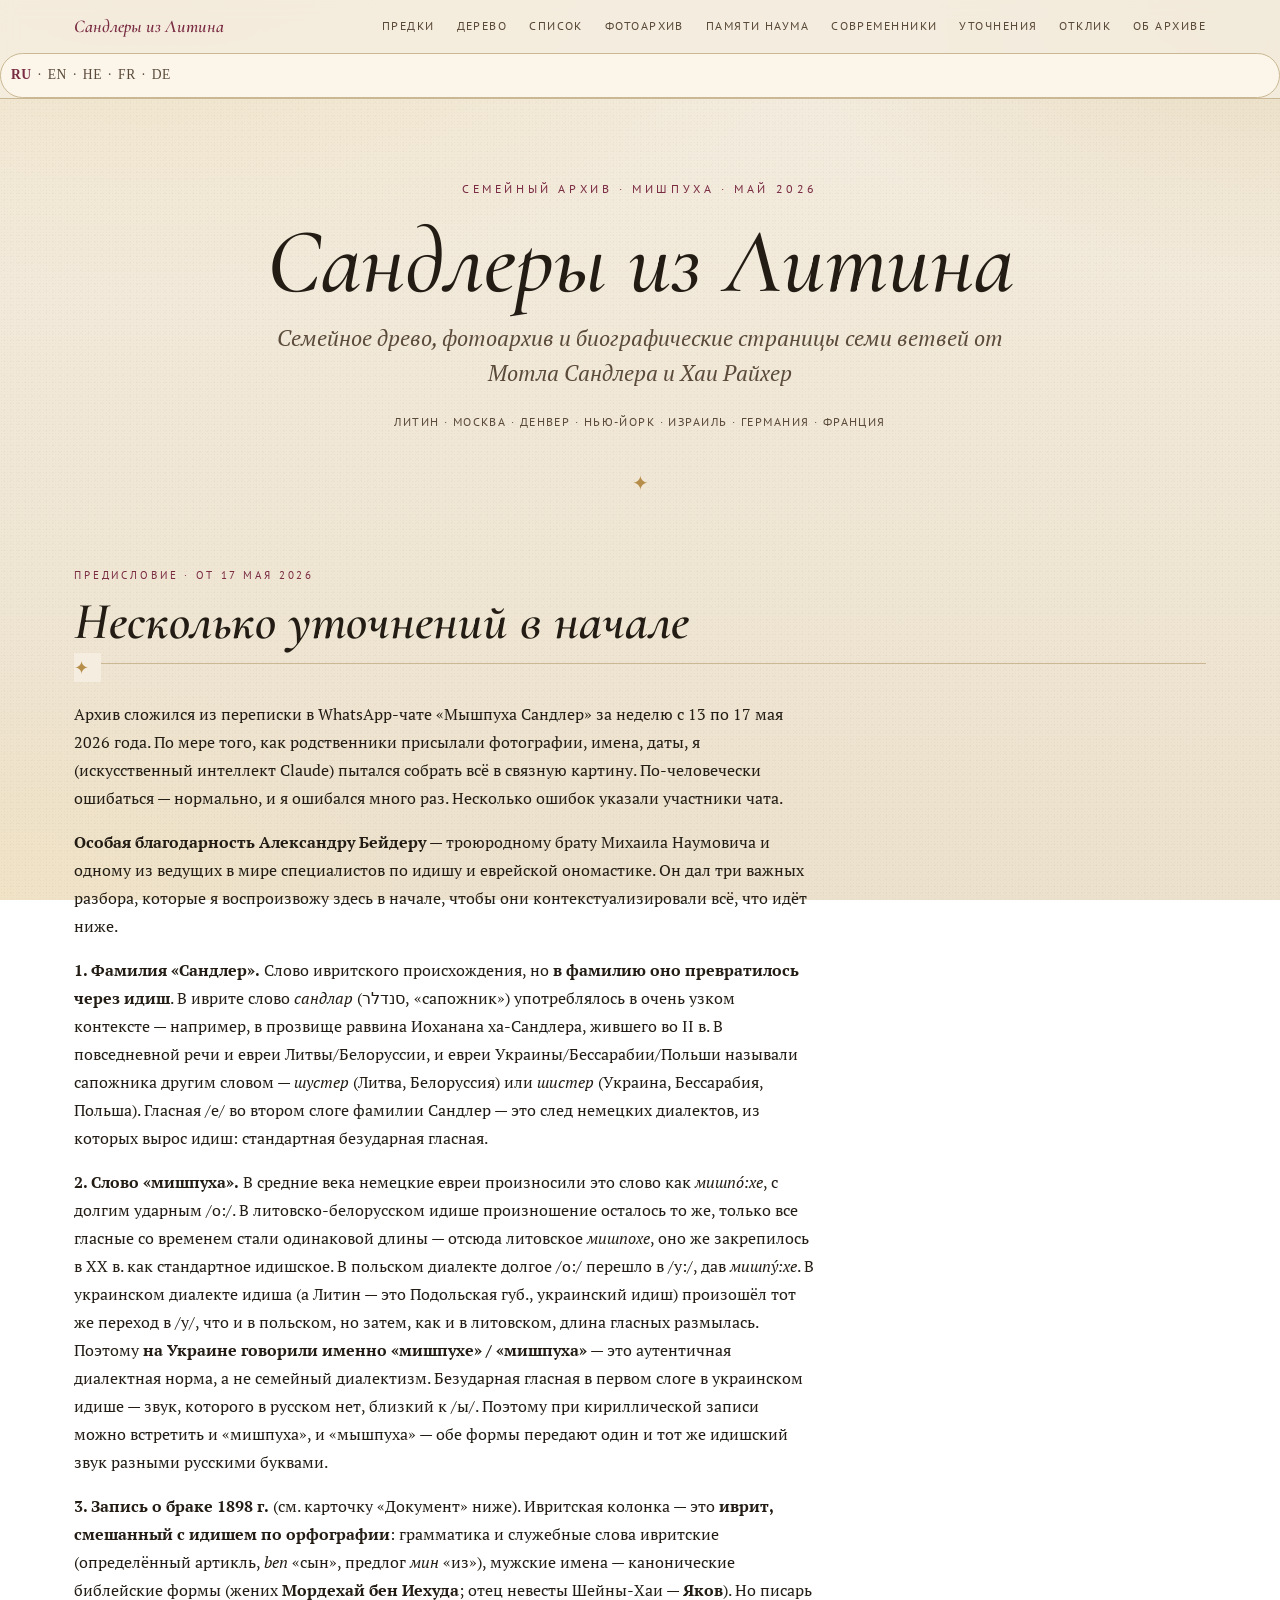
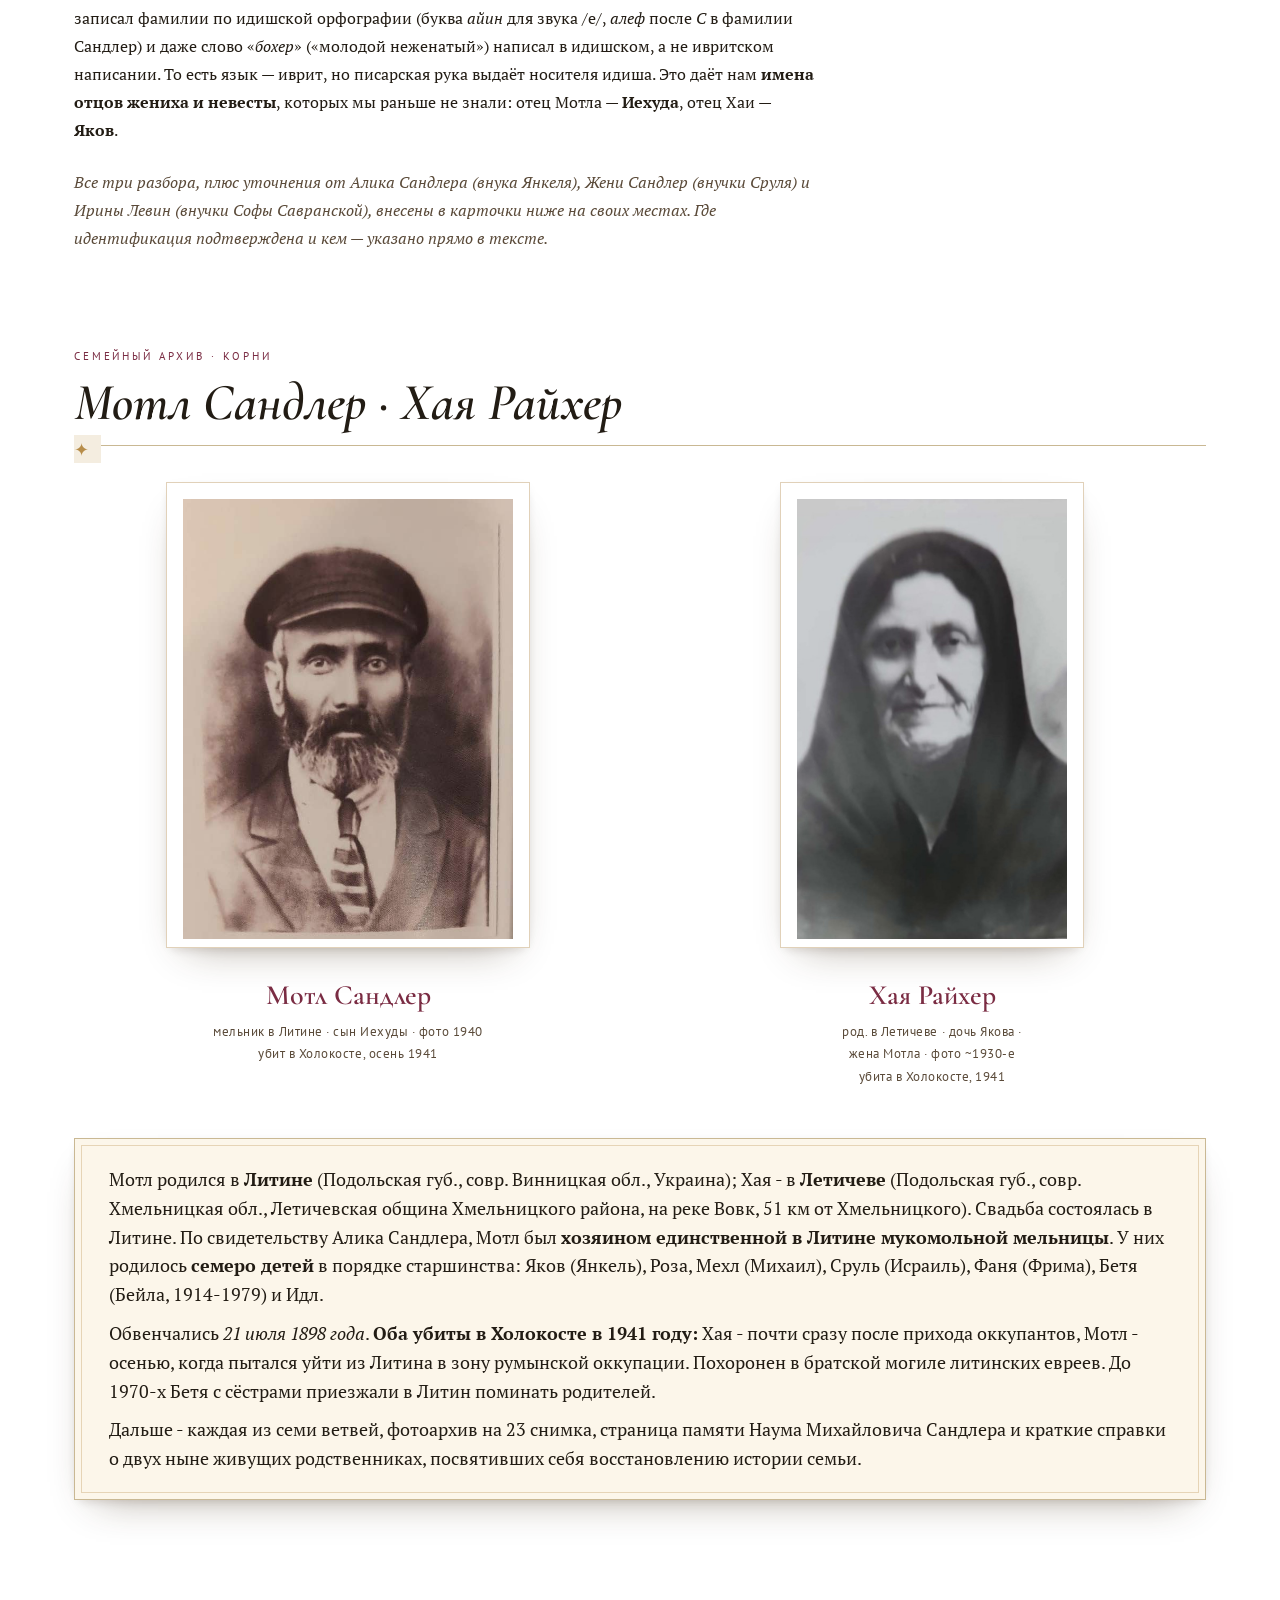
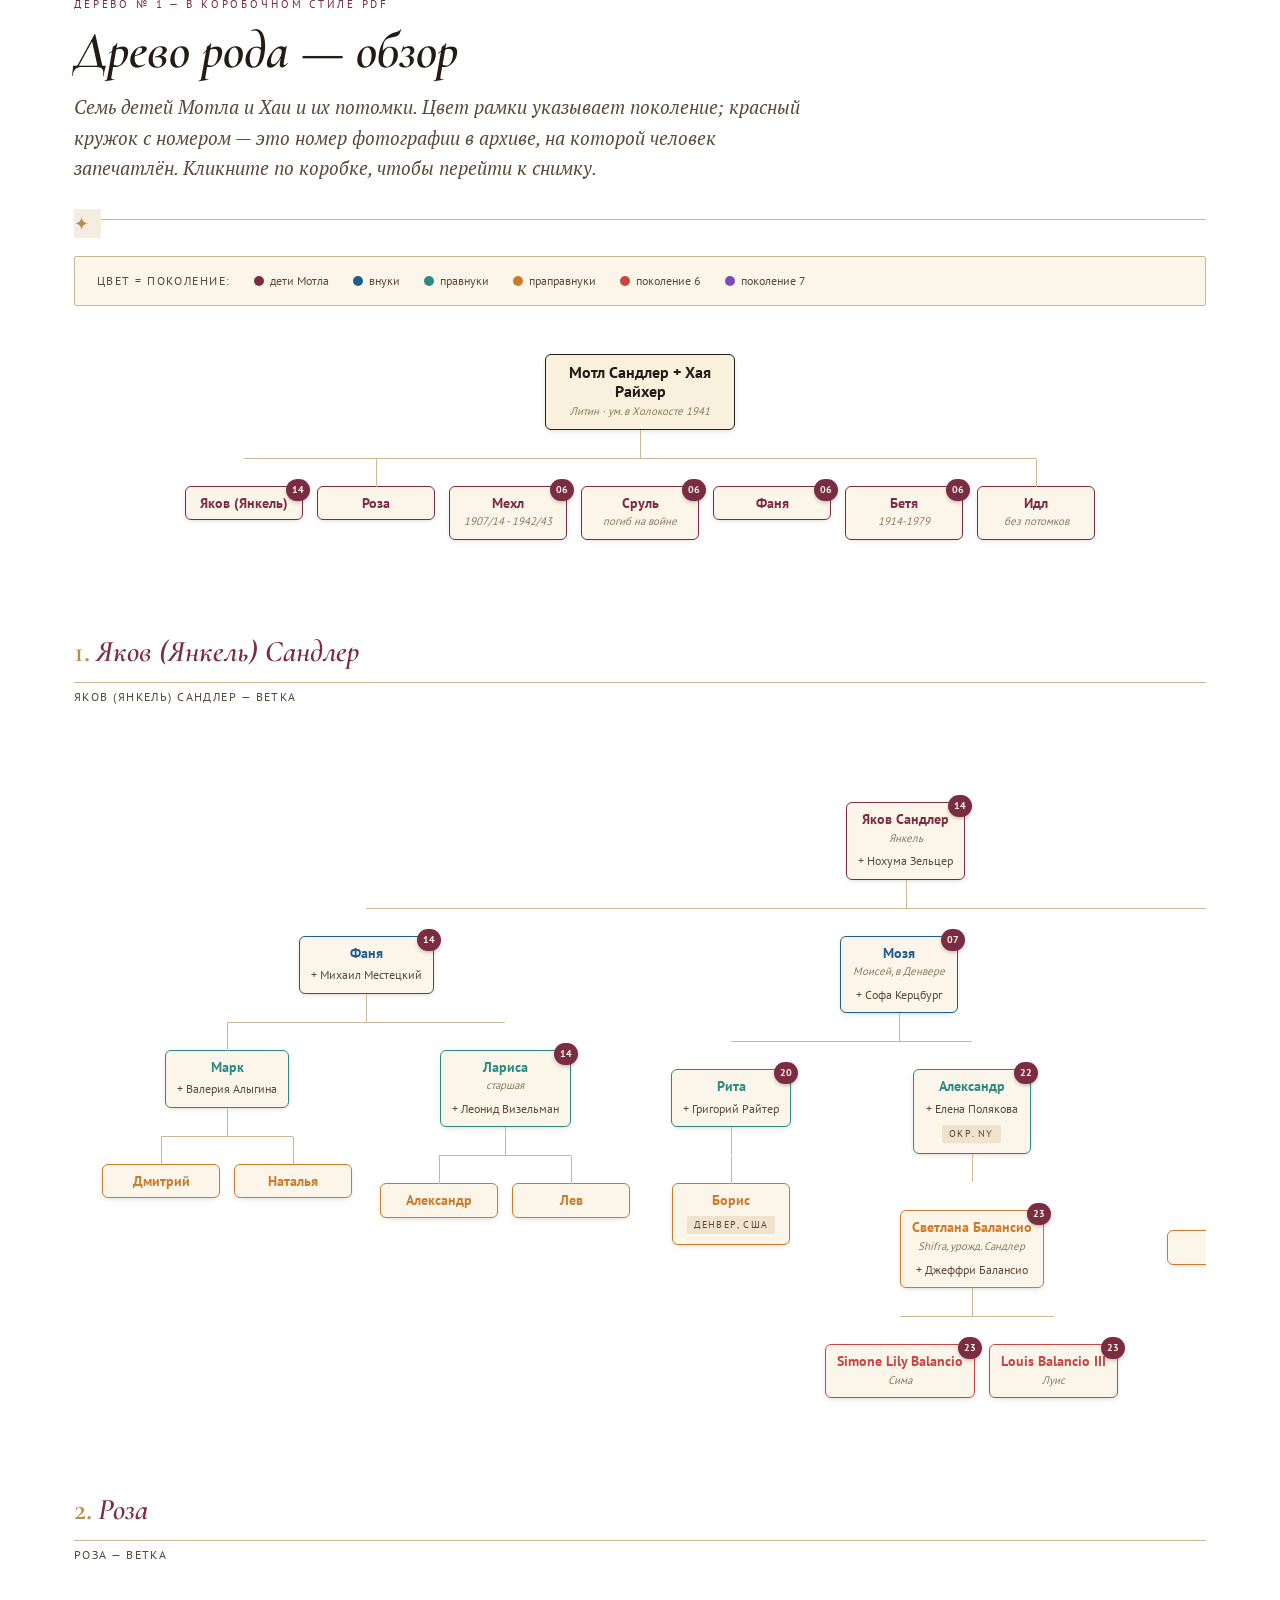
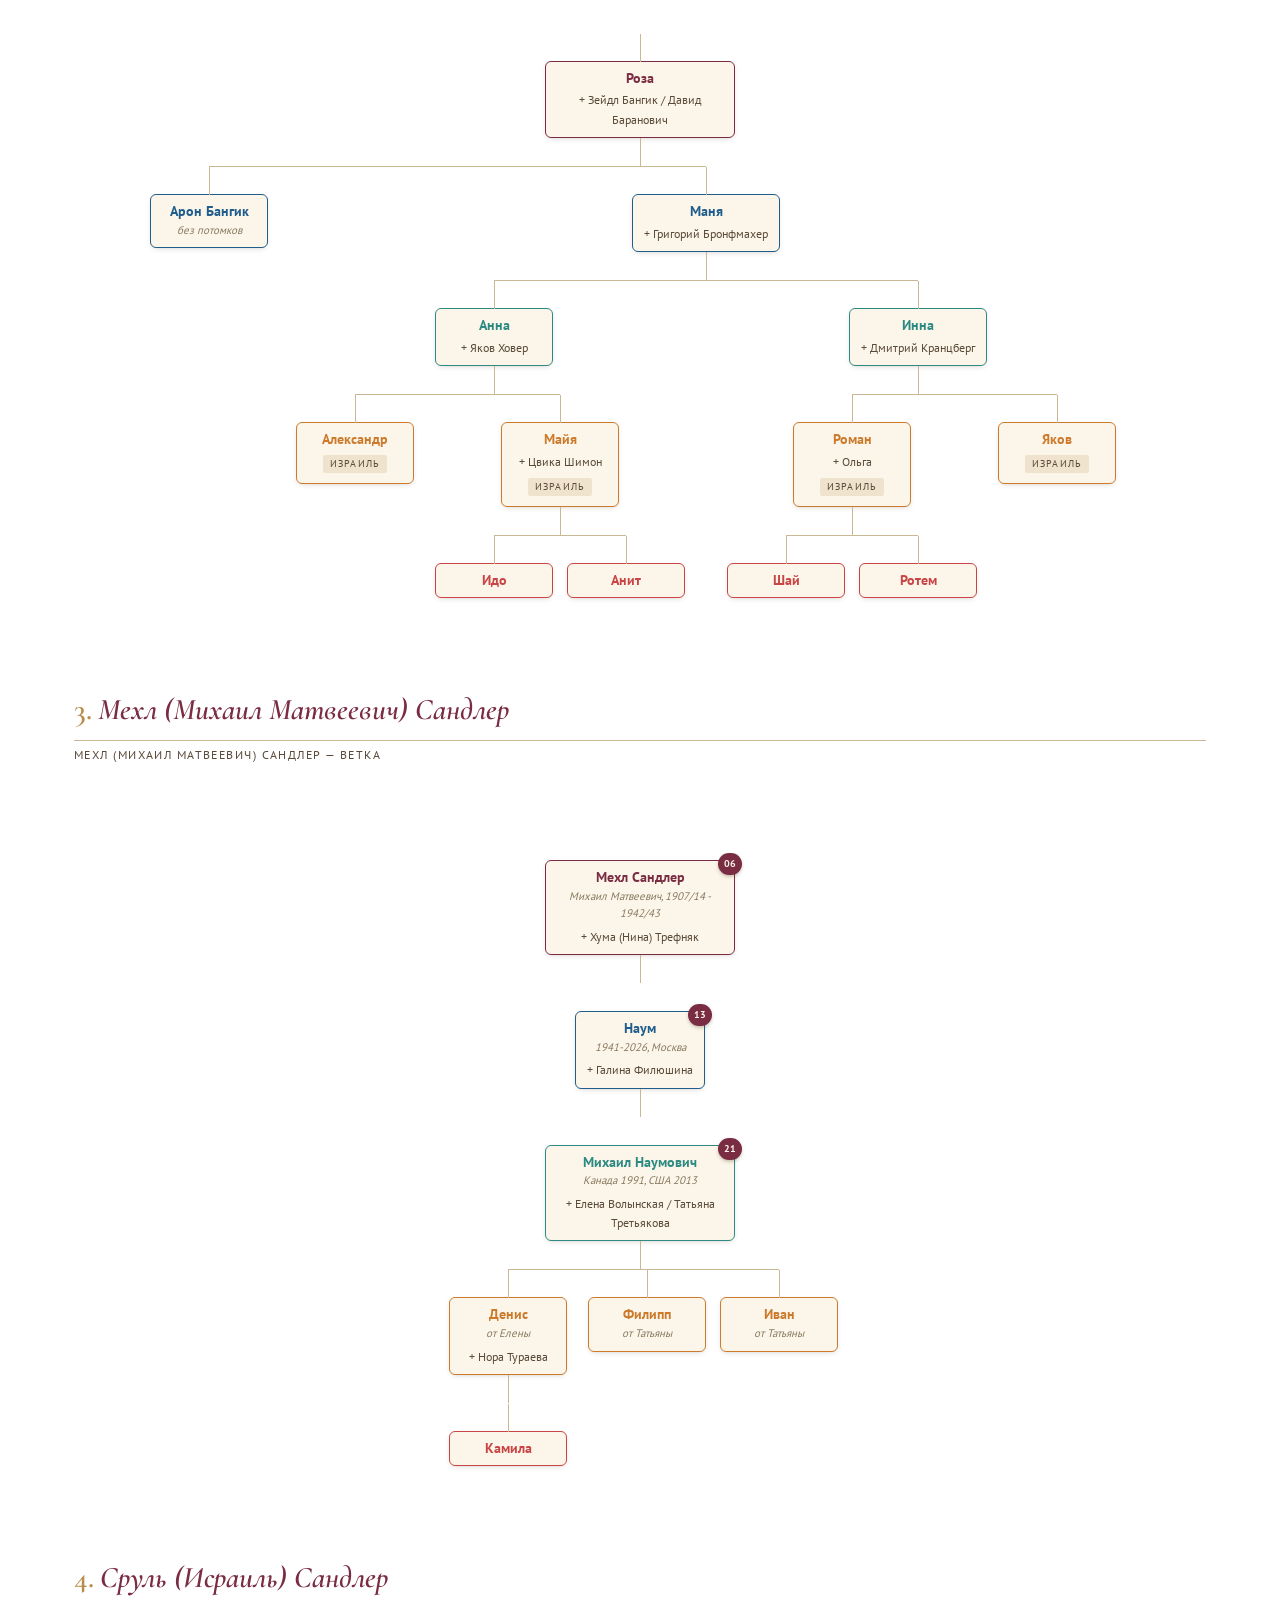
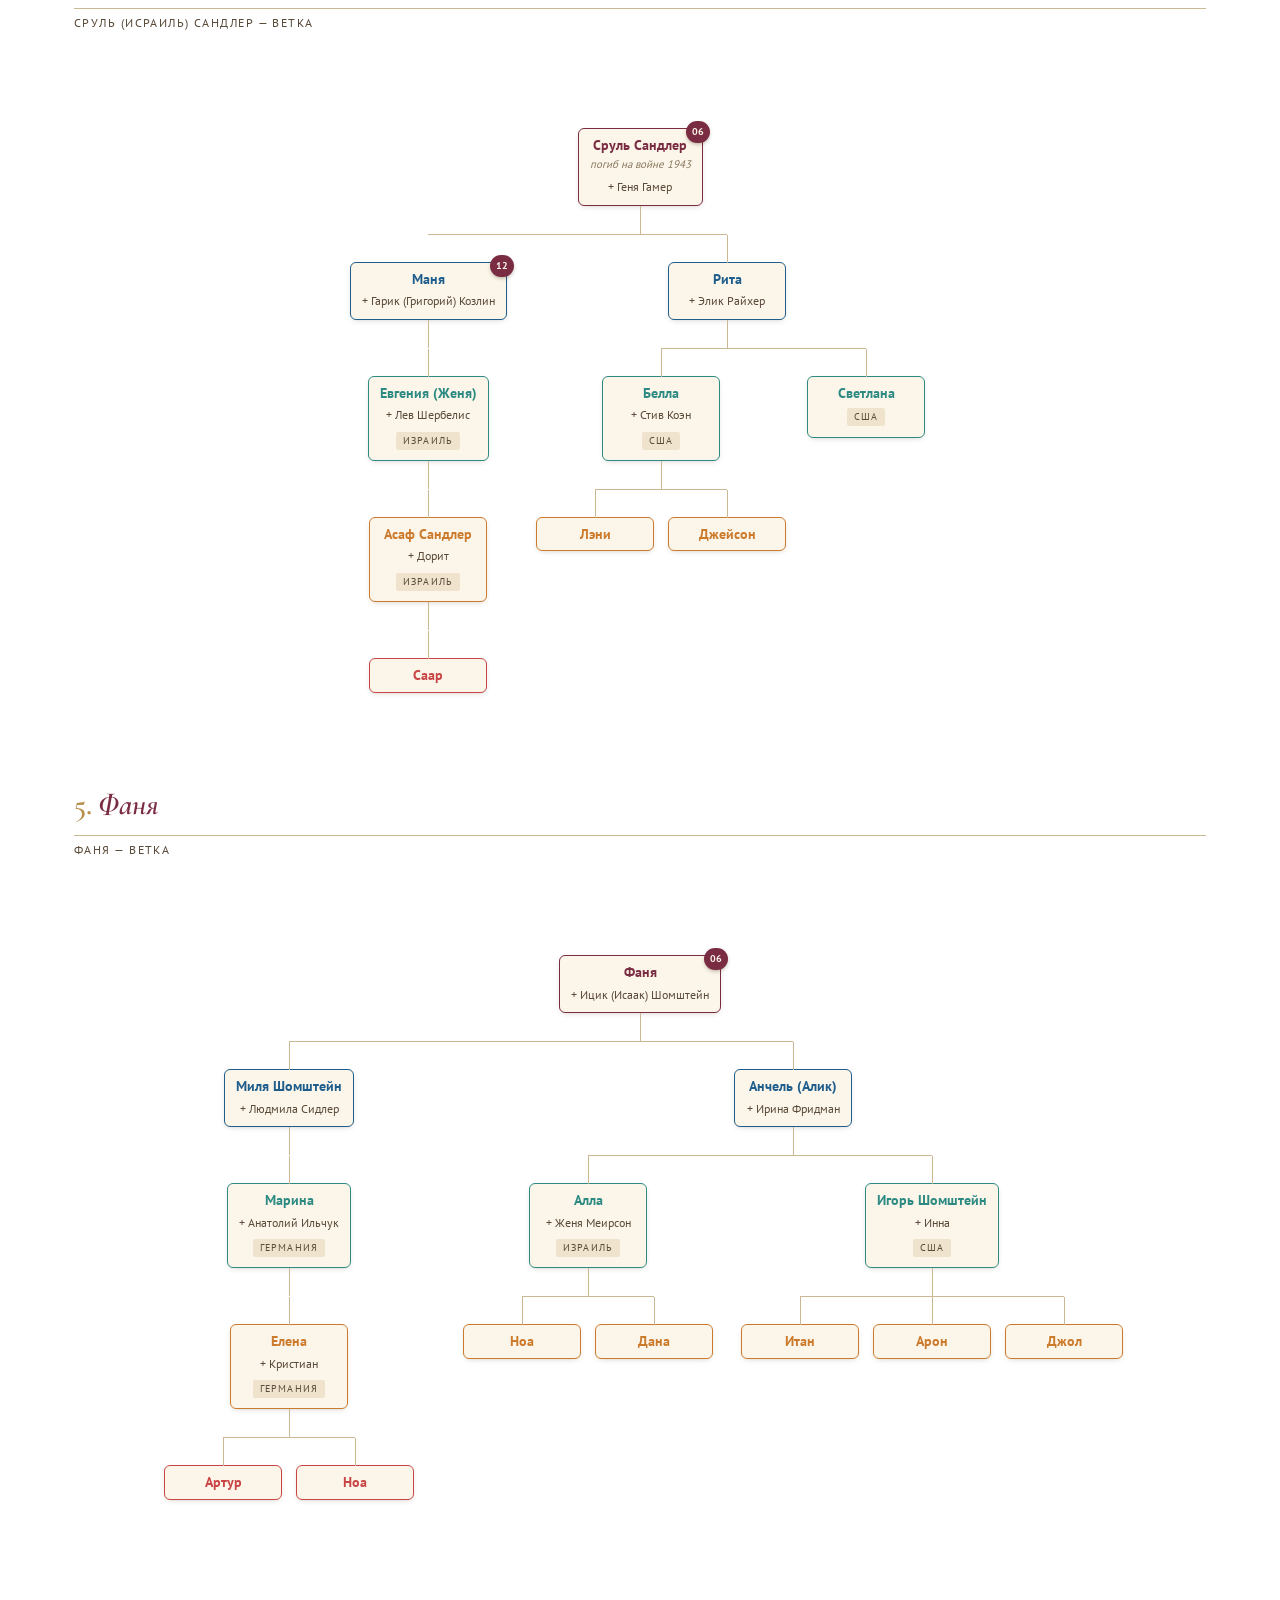
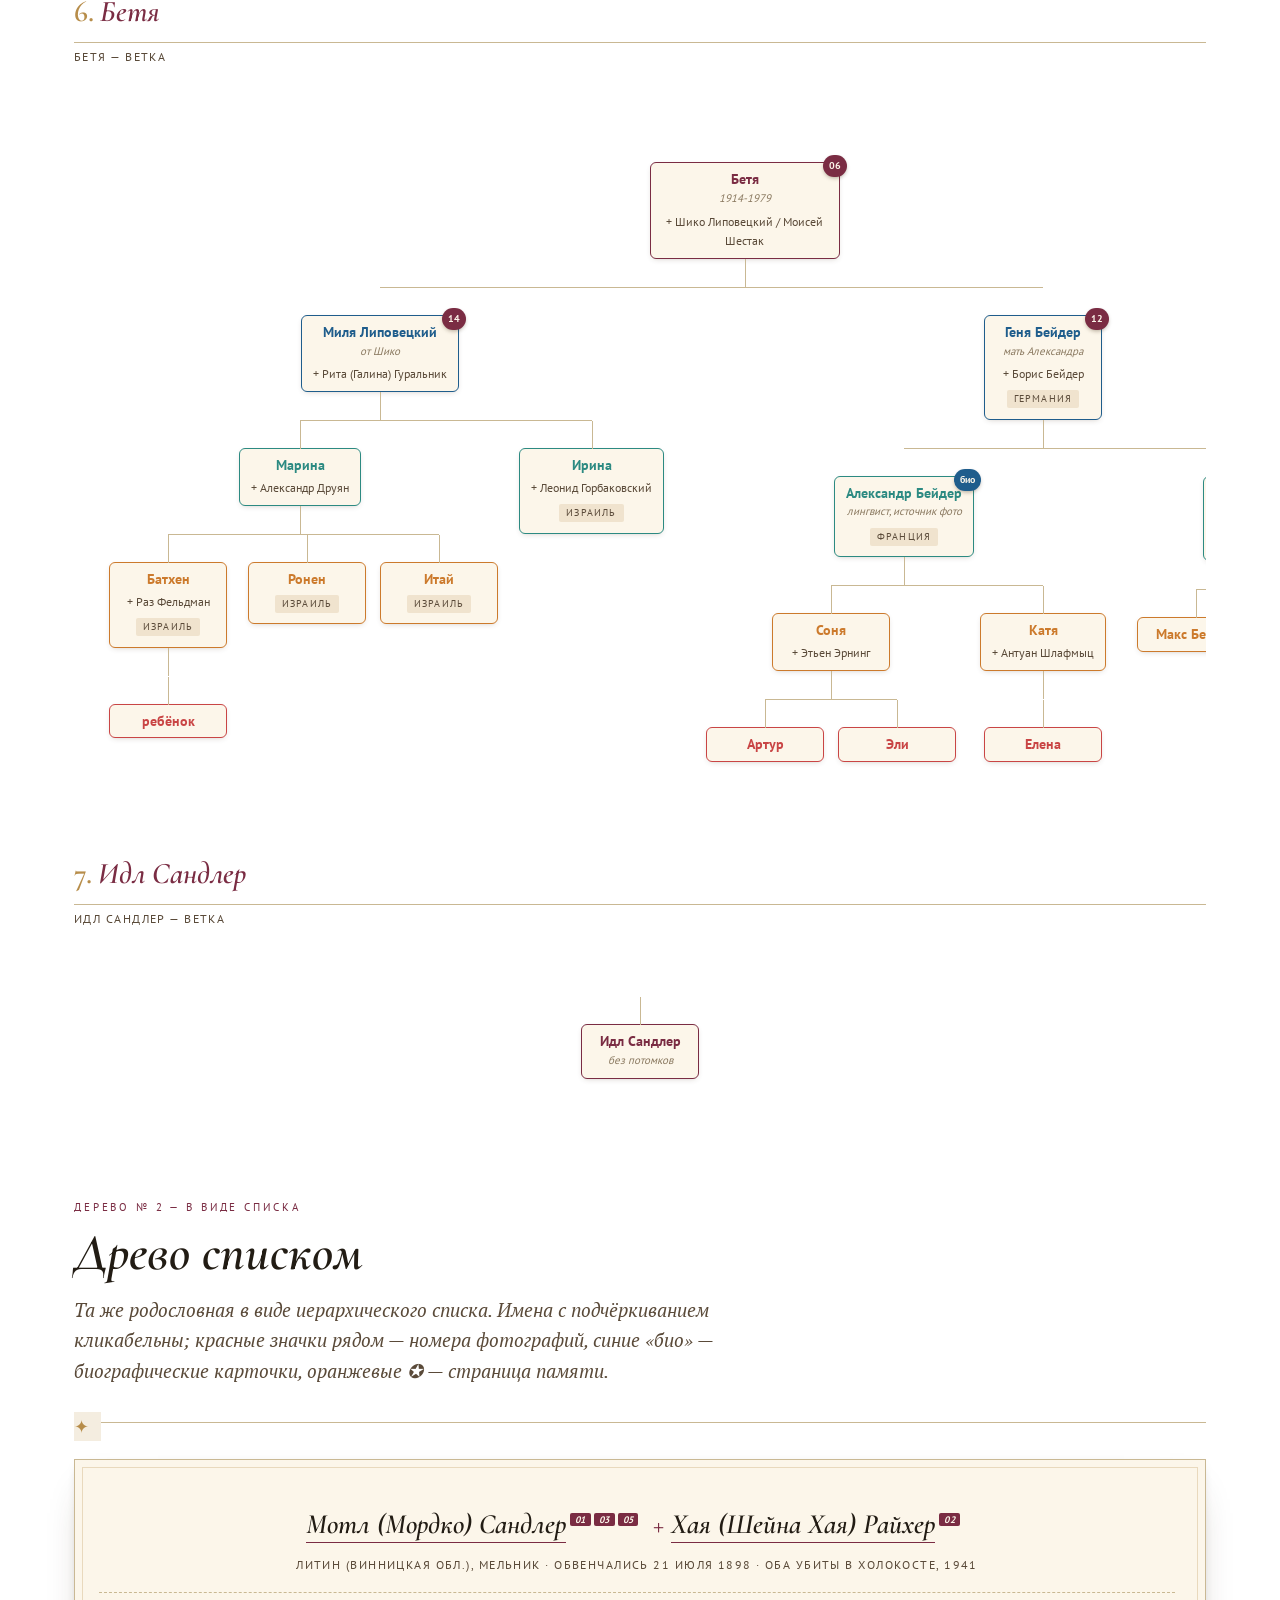
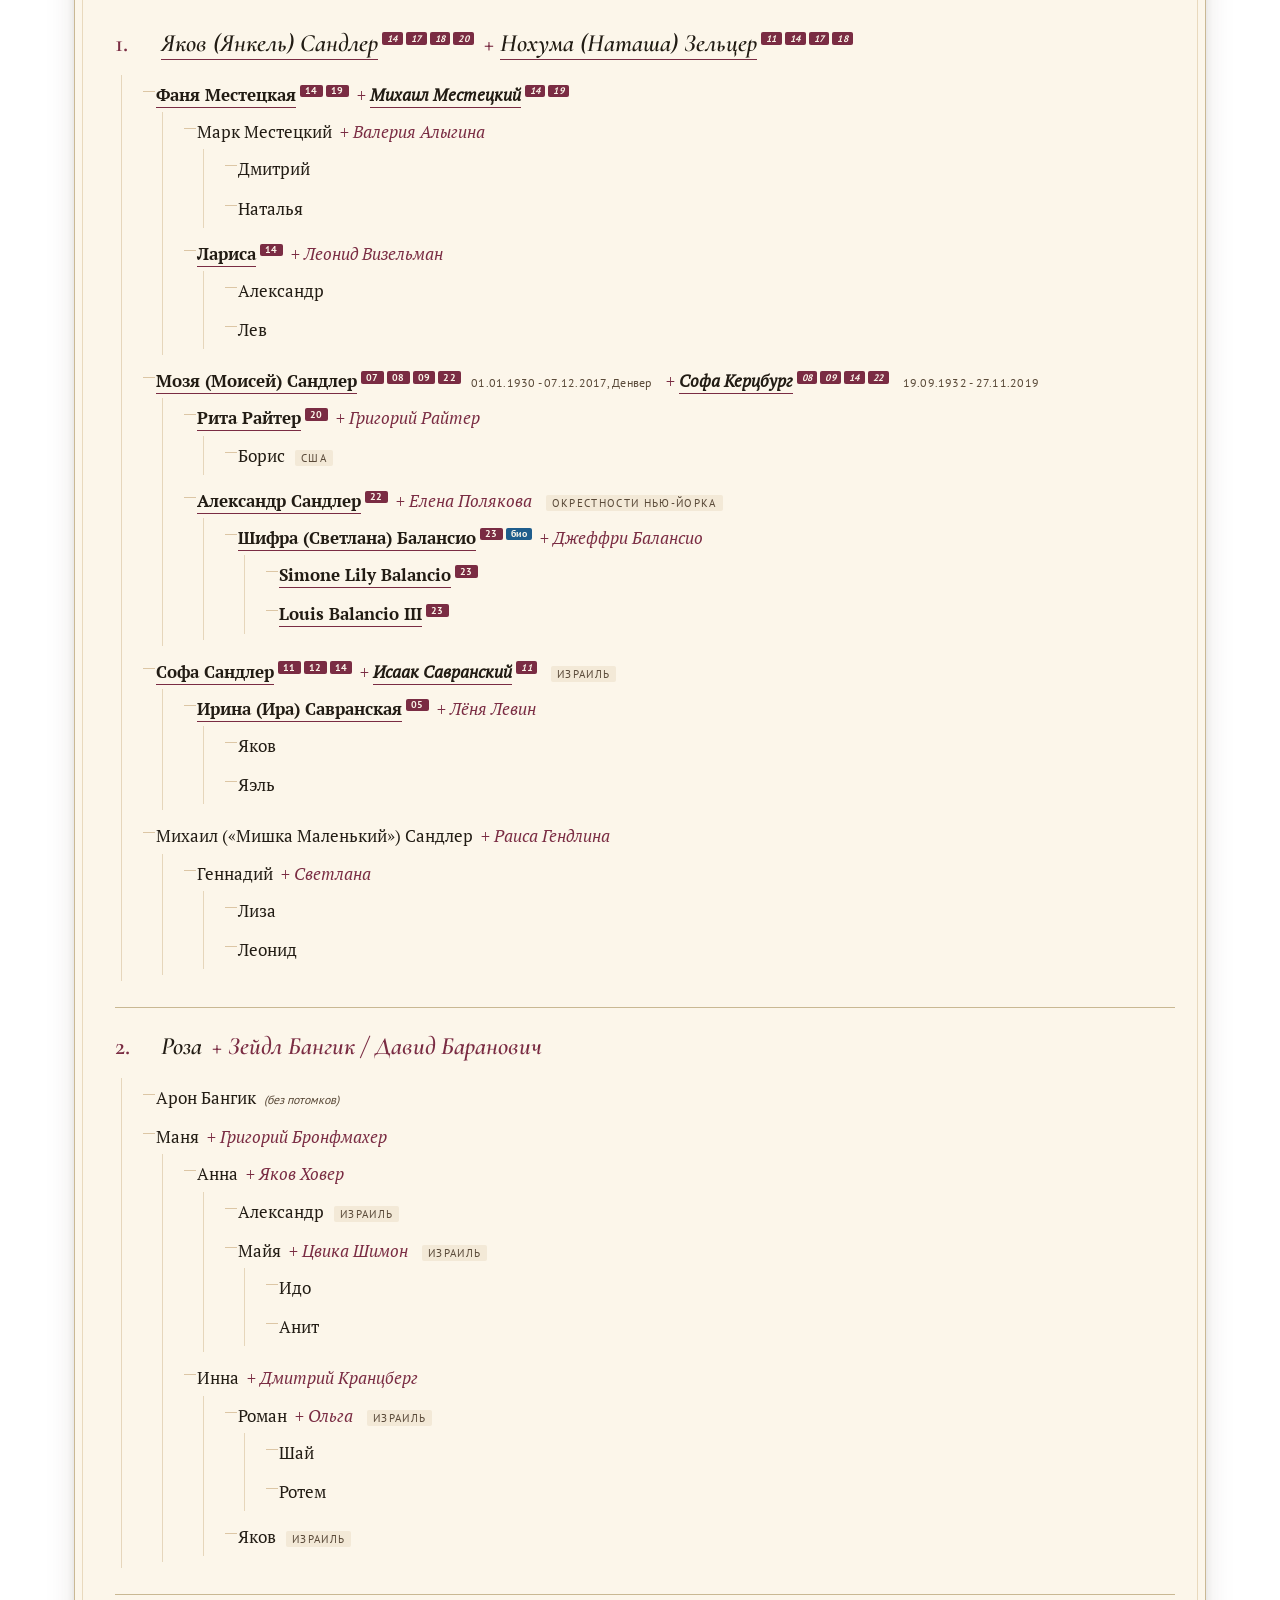
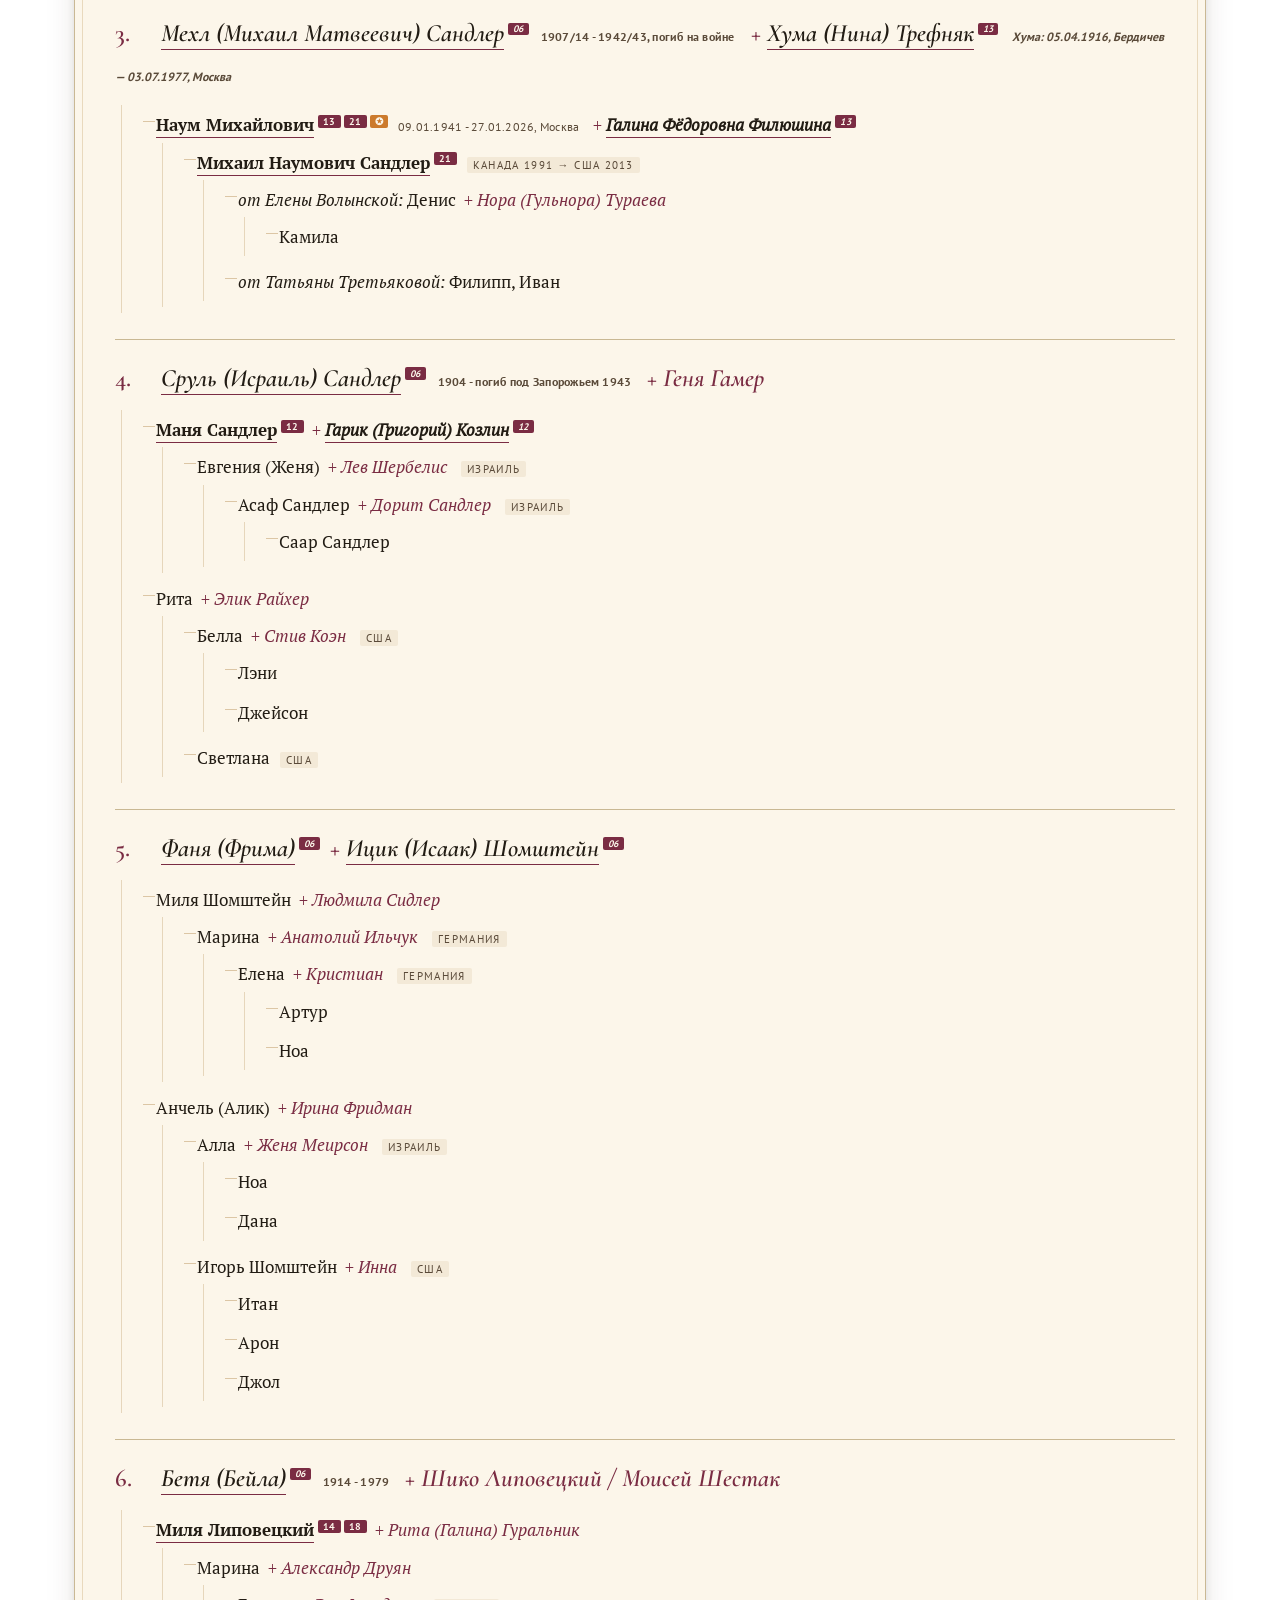
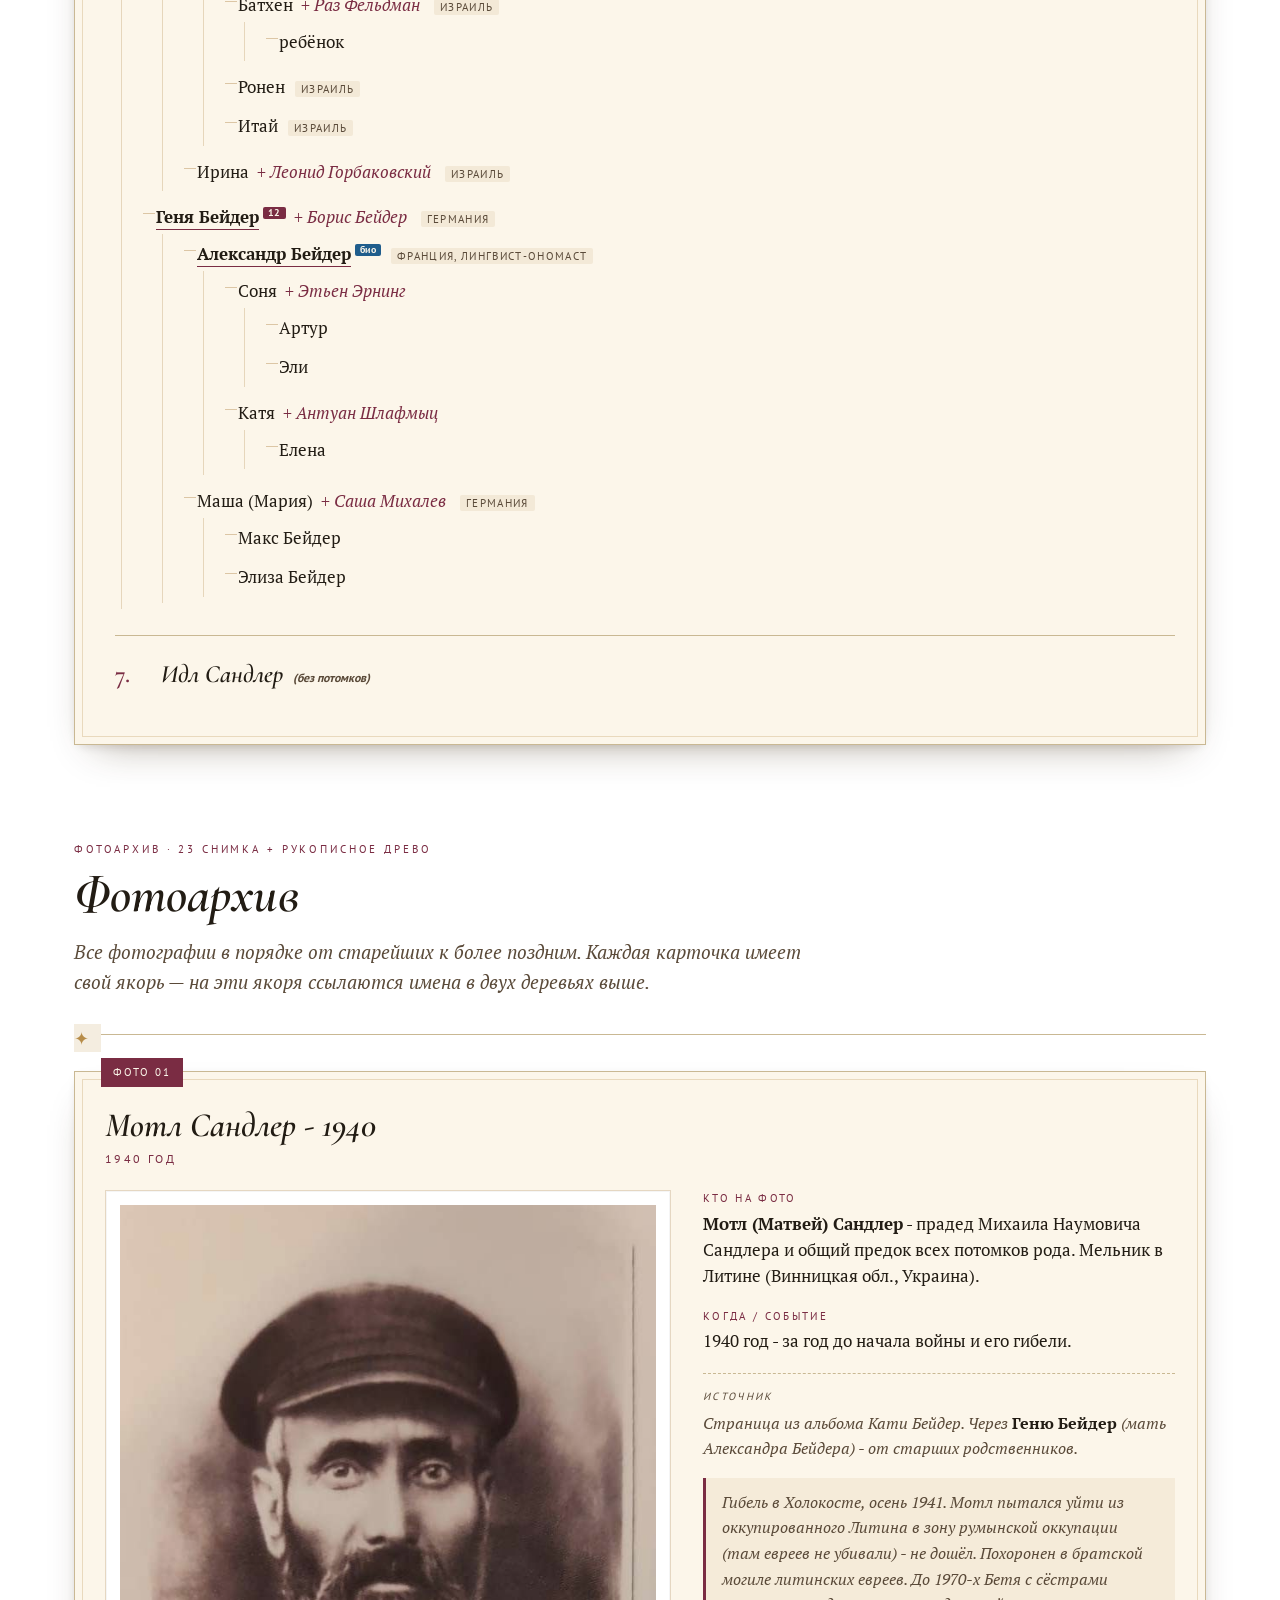
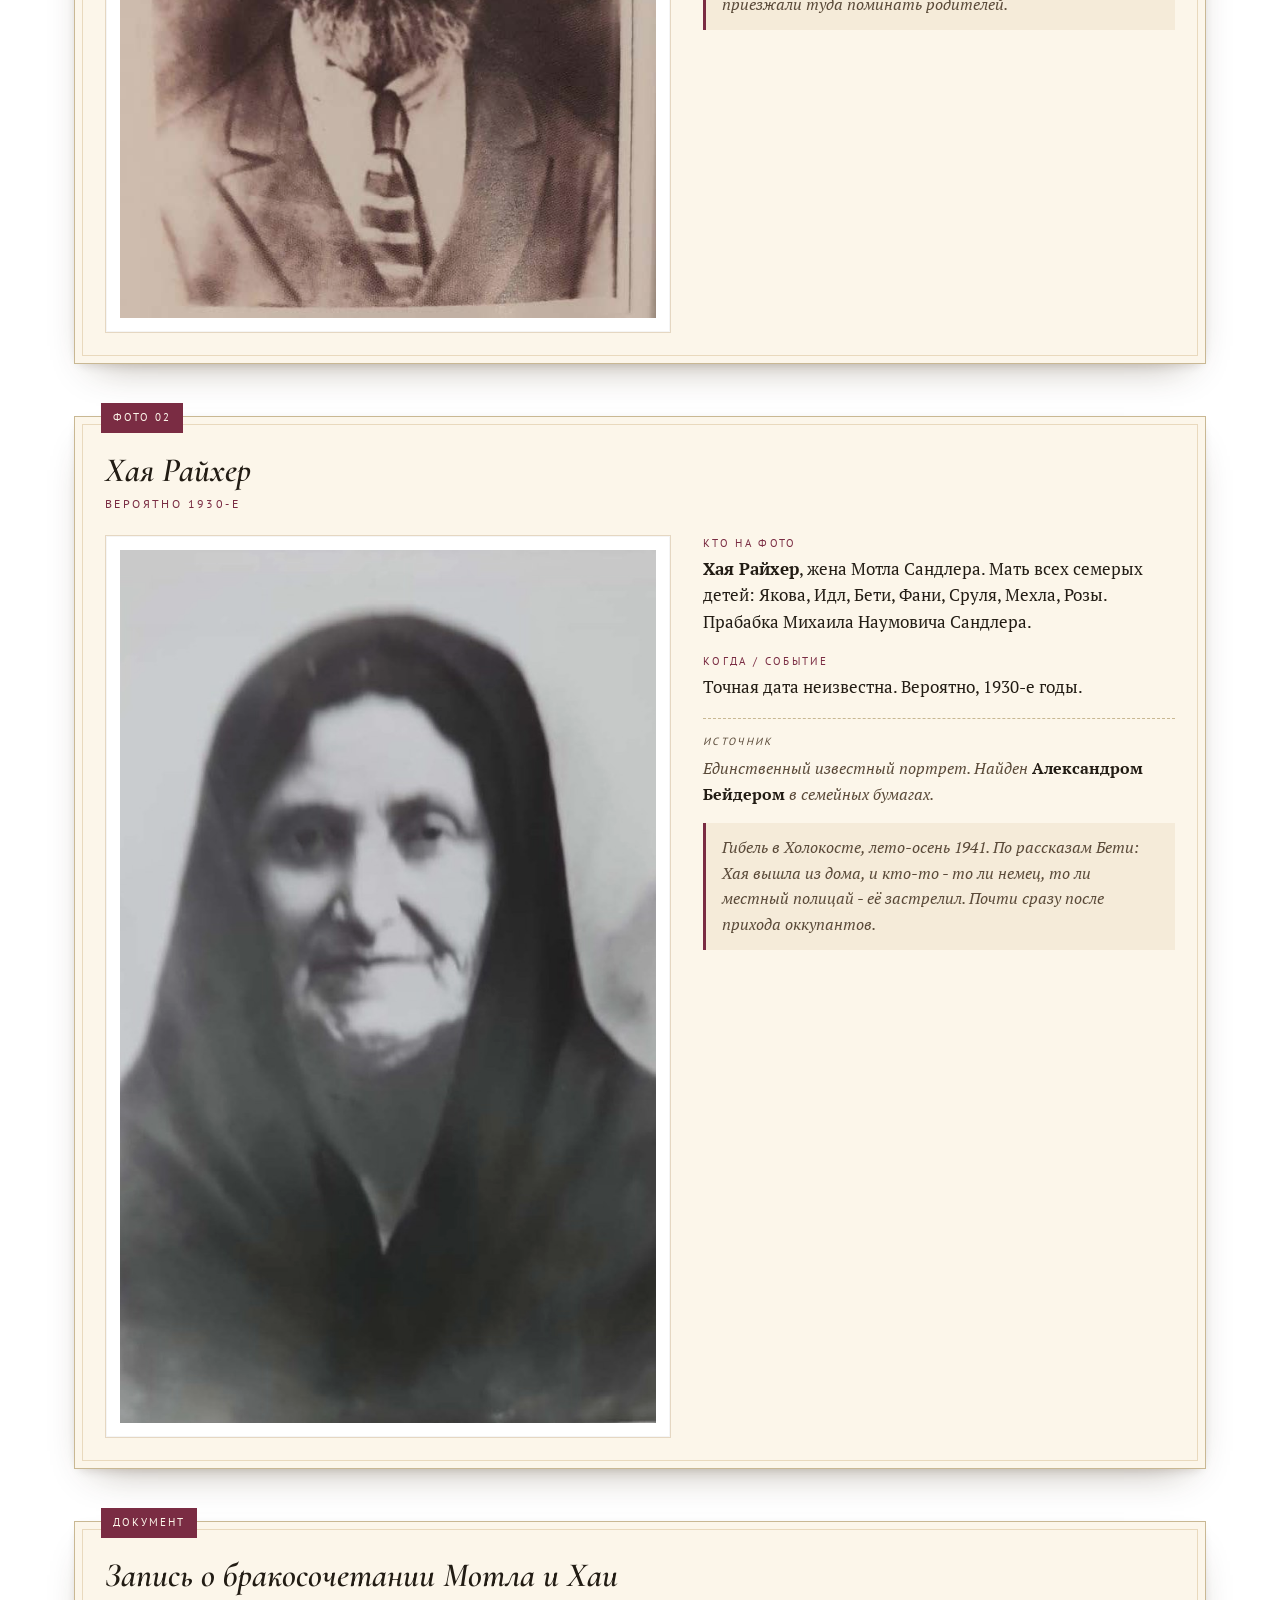
==== commit a23a9b81: "Фото 29 (близнецы 1960) + закрытие вопросов по Рите и Ире Новое фото 29: Дед Яша с близнецами Аликом" ====
--- a/Result/index.html
+++ b/Result/index.html
@@ -1192,7 +1192,7 @@
 <div class="branch-title"><span class="num">1.</span>Яков (Янкель) Сандлер</div>
 <div class="branch-sub">Яков (Янкель) Сандлер &mdash; ветка</div>
 <div class="ctree">
-  <ul><li><a href="#tamara-edik-wedding" class="tnode-link"><div class="tnode g2"><span class="ph-marker">14</span><span class="nm">Яков Сандлер</span><span class="alt">Янкель</span><span class="sp">+ Нохума Зельцер</span></div></a><ul><li><a href="#tamara-edik-wedding" class="tnode-link"><div class="tnode g3"><span class="ph-marker">14</span><span class="nm">Фаня</span><span class="sp">+ Михаил Местецкий</span></div></a><ul><li><div class="tnode g4"><span class="nm">Марк</span><span class="sp">+ Валерия Алыгина</span></div><ul><li><div class="tnode g5"><span class="nm">Дмитрий</span></div></li><li><div class="tnode g5"><span class="nm">Наталья</span></div></li></ul></li><li><a href="#tamara-edik-wedding" class="tnode-link"><div class="tnode g4"><span class="ph-marker">14</span><span class="nm">Лариса</span><span class="alt">старшая</span><span class="sp">+ Леонид Визельман</span></div></a><ul><li><div class="tnode g5"><span class="nm">Александр</span></div></li><li><div class="tnode g5"><span class="nm">Лев</span></div></li></ul></li></ul></li><li><a href="#mozya-officer" class="tnode-link"><div class="tnode g3"><span class="ph-marker">07</span><span class="nm">Мозя</span><span class="alt">Моисей, в Денвере</span><span class="sp">+ Софа Керцбург</span></div></a><ul><li><a href="#yakov-with-rita" class="tnode-link"><div class="tnode g4"><span class="ph-marker">20</span><span class="nm">Рита</span><span class="sp">+ Григорий Райтер</span></div></a><ul><li><div class="tnode g5"><span class="nm">Борис</span><span class="pl">США</span></div></li></ul></li><li><a href="#mozya-sofa-grave" class="tnode-link"><div class="tnode g4"><span class="ph-marker">22</span><span class="nm">Александр</span><span class="sp">+ Елена Полякова</span><span class="pl">окр. NY</span></div></a><ul><li><a href="#shifra-with-kids" class="tnode-link"><div class="tnode g5"><span class="ph-marker">23</span><span class="nm">Светлана Балансио</span><span class="alt">Shifra, урожд. Сандлер</span><span class="sp">+ Джеффри Балансио</span></div></a><ul><li><a href="#shifra-with-kids" class="tnode-link"><div class="tnode g6"><span class="ph-marker">23</span><span class="nm">Simone Lily Balancio</span><span class="alt">Сима</span></div></a></li><li><a href="#shifra-with-kids" class="tnode-link"><div class="tnode g6"><span class="ph-marker">23</span><span class="nm">Louis Balancio III</span><span class="alt">Луис</span></div></a></li></ul></li></ul></li></ul></li><li><a href="#sofa-redhead-wedding" class="tnode-link"><div class="tnode g3"><span class="ph-marker">11</span><span class="nm">Софа</span><span class="alt">в Израиле</span><span class="sp">+ Исаак Савранский</span><span class="pl">Израиль</span></div></a><ul><li><a href="#old-family-clean" class="tnode-link"><div class="tnode g4"><span class="ph-marker">05</span><span class="nm">Ирина</span><span class="alt">Ира Савранская</span><span class="sp">+ Лёня Левин</span></div></a><ul><li><div class="tnode g5"><span class="nm">Яков</span></div></li><li><div class="tnode g5"><span class="nm">Яэль</span></div></li></ul></li></ul></li><li><div class="tnode g3"><span class="nm">Михаил</span><span class="alt">«Мишка Маленький»</span><span class="sp">+ Раиса Гендлина</span></div><ul><li><div class="tnode g4"><span class="nm">Геннадий</span><span class="sp">+ Светлана</span></div><ul><li><div class="tnode g5"><span class="nm">Лиза</span></div></li><li><div class="tnode g5"><span class="nm">Леонид</span></div></li></ul></li></ul></li></ul></li></ul>
+  <ul><li><a href="#tamara-edik-wedding" class="tnode-link"><div class="tnode g2"><span class="ph-marker">14</span><span class="nm">Яков Сандлер</span><span class="alt">Янкель</span><span class="sp">+ Нохума Зельцер</span></div></a><ul><li><a href="#tamara-edik-wedding" class="tnode-link"><div class="tnode g3"><span class="ph-marker">14</span><span class="nm">Фаня</span><span class="sp">+ Михаил Местецкий</span></div></a><ul><li><div class="tnode g4"><span class="nm">Марк</span><span class="sp">+ Валерия Алыгина</span></div><ul><li><div class="tnode g5"><span class="nm">Дмитрий</span></div></li><li><div class="tnode g5"><span class="nm">Наталья</span></div></li></ul></li><li><a href="#tamara-edik-wedding" class="tnode-link"><div class="tnode g4"><span class="ph-marker">14</span><span class="nm">Лариса</span><span class="alt">старшая</span><span class="sp">+ Леонид Визельман</span></div></a><ul><li><div class="tnode g5"><span class="nm">Александр</span></div></li><li><div class="tnode g5"><span class="nm">Лев</span></div></li></ul></li></ul></li><li><a href="#mozya-officer" class="tnode-link"><div class="tnode g3"><span class="ph-marker">07</span><span class="nm">Мозя</span><span class="alt">Моисей, в Денвере</span><span class="sp">+ Софа Керцбург</span></div></a><ul><li><a href="#yakov-with-rita" class="tnode-link"><div class="tnode g4"><span class="ph-marker">20</span><span class="nm">Рита</span><span class="sp">+ Григорий Райтер</span></div></a><ul><li><div class="tnode g5"><span class="nm">Борис</span><span class="pl">Денвер, США</span></div></li></ul></li><li><a href="#mozya-sofa-grave" class="tnode-link"><div class="tnode g4"><span class="ph-marker">22</span><span class="nm">Александр</span><span class="sp">+ Елена Полякова</span><span class="pl">окр. NY</span></div></a><ul><li><a href="#shifra-with-kids" class="tnode-link"><div class="tnode g5"><span class="ph-marker">23</span><span class="nm">Светлана Балансио</span><span class="alt">Shifra, урожд. Сандлер</span><span class="sp">+ Джеффри Балансио</span></div></a><ul><li><a href="#shifra-with-kids" class="tnode-link"><div class="tnode g6"><span class="ph-marker">23</span><span class="nm">Simone Lily Balancio</span><span class="alt">Сима</span></div></a></li><li><a href="#shifra-with-kids" class="tnode-link"><div class="tnode g6"><span class="ph-marker">23</span><span class="nm">Louis Balancio III</span><span class="alt">Луис</span></div></a></li></ul></li></ul></li></ul></li><li><a href="#sofa-redhead-wedding" class="tnode-link"><div class="tnode g3"><span class="ph-marker">11</span><span class="nm">Софа</span><span class="alt">в Израиле</span><span class="sp">+ Исаак Савранский</span><span class="pl">Израиль</span></div></a><ul><li><a href="#old-family-clean" class="tnode-link"><div class="tnode g4"><span class="ph-marker">05</span><span class="nm">Ирина</span><span class="alt">Ира Савранская</span><span class="sp">+ Лёня Левин</span></div></a><ul><li><div class="tnode g5"><span class="nm">Яков</span></div></li><li><div class="tnode g5"><span class="nm">Яэль</span></div></li></ul></li></ul></li><li><div class="tnode g3"><span class="nm">Михаил</span><span class="alt">«Мишка Маленький»</span><span class="sp">+ Раиса Гендлина</span></div><ul><li><div class="tnode g4"><span class="nm">Геннадий</span><span class="sp">+ Светлана</span></div><ul><li><div class="tnode g5"><span class="nm">Лиза</span></div></li><li><div class="tnode g5"><span class="nm">Леонид</span></div></li></ul></li></ul></li></ul></li></ul>
 </div>
 
 
@@ -1962,7 +1962,7 @@
     <div class="album-card-fields">
       <div class="field">
         <span class="field-label">Кто на фото</span>
-        <div class="field-body">В центре - <strong>Яков Сандлер</strong>. Справа от него (крайняя справа) - <strong>Рита Райтер</strong> (урожд. Сандлер), дочь Мози и Софы, внучка Якова. Мальчик слева - <strong>Геннадий («Гена») Сандлер</strong>, сын Михаила («Мишки Маленького») и Раисы Гендлиной, внук Якова. Девочка-подросток в платье с цветочным узором - <strong>предположительно Ирина Савранская (Левин)</strong>, дочь Софы Савранской, внучка Якова - <em>требует подтверждения от Александра Сандлера</em>. Идентификация мальчика и предположение по девочке - <strong>Александр Сандлер</strong> (15 мая 2026, через чат «Мышпуха Сандлер»).</div>
+        <div class="field-body">В центре - <strong>Яков Сандлер</strong>. Справа от него (крайняя справа) - <strong>Рита Райтер</strong> (урожд. Сандлер), дочь Мози и Софы, внучка Якова. Мальчик слева - <strong>Геннадий («Гена») Сандлер</strong>, сын Михаила («Мишки Маленького») и Раисы Гендлиной, внук Якова. Девочка-подросток в платье с цветочным узором - <strong>Ирина Савранская (Левин)</strong>, дочь Софы Савранской, внучка Якова - подтверждено Александром Сандлером (17 мая 2026). Идентификация мальчика и предположение по девочке - <strong>Александр Сандлер</strong> (15 мая 2026, через чат «Мышпуха Сандлер»).</div>
       </div>
       <div class="field">
         <span class="field-label">Когда / Событие</span>
@@ -2160,6 +2160,30 @@
         <div class="field-body">1963 год. Линия Исаака Шомштейна (мужа Фани, дочери Мотла и Хаи); потомки и родственники этой линии остаются на связи с архивом через Алика Сандлера и Шифру Балансио.</div>
       </div>
       <div class="album-card-source"><span class="field-label" style="color:var(--ink-soft); margin-bottom:6px;">Источник</span>Семейный архив <strong>Жени Сандлер</strong>, прислано через чат «Мышпуха Сандлер», 17 мая 2026 (подпись: «Шамштейны 1963»).</div>
+    </div>
+  </div>
+</article>
+
+
+<article class="album-card" id="yakov-with-twins-1960">
+  <span class="album-card-num">Фото 29</span>
+  <h3 class="album-card-title">Дед Яша с близнецами Аликом и Ритой и с Мариком</h3>
+  <div class="album-card-date">около 1960 г.</div>
+  <div class="album-card-body">
+    <div class="photo-frame">
+      <img src="photos/yakov-with-twins-1960.jpg" alt="Яков Сандлер с близнецами Аликом и Ритой и с Мариком, около 1960" loading="lazy">
+    </div>
+    <div class="album-card-fields">
+      <div class="field">
+        <span class="field-label">Кто на фото</span>
+        <div class="field-body">Сидит справа - <strong>Яков (Яша) Сандлер</strong>, дед. Стоит слева - <strong>Марик</strong>, постарше. Внизу - близнецы <strong>Алик (Александр) Сандлер</strong> и <strong>Рита Сандлер</strong> (позже Райтер), дети Мози и Софы Керцбург, внуки Якова. По идентификации Алика Сандлера (17 мая 2026, чат «Мышпуха Сандлер»): «Внизу точно Рита и Алик, стоящий Мальчик Марик, и Яков».</div>
+      </div>
+      <div class="field">
+        <span class="field-label">Когда / Контекст</span>
+        <div class="field-body">Около 1960 года (датировка Алика). Алику и Рите здесь примерно по 1-2 года; они - <strong>близнецы</strong>. Это <strong>самое раннее известное фото близнецов в архиве</strong>, и одно из ранних фото Якова с внуками.</div>
+      </div>
+      <div class="album-card-source"><span class="field-label" style="color:var(--ink-soft); margin-bottom:6px;">Источник</span>Архив <strong>Александра Сандлера</strong>, прислано через чат «Мышпуха Сандлер», 17 мая 2026.</div>
+      <div class="album-card-note"><strong>Значение:</strong> это фото впервые ввело в архив <strong>Риту Сандлер (по мужу Райтер)</strong>, сестру-близнеца Алика, и через неё - её сына <strong>Бориса</strong>, ныне в Денвере (США). До 17 мая 2026 г. у Мози в дереве числился только один ребёнок - Алик. Теперь известно, что у Мози и Софы Керцбург было двое детей-близнецов, и ветвь Мози шире, чем считалось.</div>
     </div>
   </div>
 </article>
@@ -2302,7 +2326,7 @@
       <li>Фото №28 (Шомштейны, 1963): кто конкретно на студийном портрете? Линия Исаака Шомштейна - но из трёх человек на фото ясно идентифицировать без подсказки невозможно. <em>Вопрос к Жене Сандлер.</em></li>
       <li>Фото №11 (свадьба Софы Савранской): в левом краю снимка - пожилая пара (мужчина и женщина с тростью). По линии Сандлеров или со стороны Савранских? <em>Вопрос подняла Ирина Левин (внучка Совки), 17 мая 2026.</em></li>
       <li><strong>Фото №28 «Шомштейны 1963»</strong>: точные лица не идентифицированы. Алик прокомментировал «Yes with Rita» (см. чат), но в нашем дереве у Мози только Алик; Рита Сандлер (Райтер) - сестра-близнец Алика, мать Бори - не была в архиве. <em>Вопрос к Жене Сандлер: кто на этом фото, и связаны ли они с Шомштейнами через Фаню?</em></li>
-      <li><strong>Рита Сандлер (Райтер)</strong> &mdash; сестра-близнец Алика, дочь Мози и Софы Керцбург. Год рождения, фамилия по мужу (Райтер?), имена детей (упоминается сын Боря), даты, место жительства. <em>Вопрос к Алику Сандлеру (брату Риты).</em></li>
+      <li><strong>Рита Сандлер</strong> (по мужу Райтер) &mdash; сестра-близнец Алика, дочь Мози и Софы Керцбург. Подтверждено Аликом 17 мая: муж - Григорий Райтер, сын - Борис, живёт в Денвере (США). Год рождения Риты (вероятно 1958-1959 - близнецы Алика) пока не подтверждён, как и точные даты по Григорию и Борису.</li>
     </ul>
 
     <h3>Биография и семьи</h3>
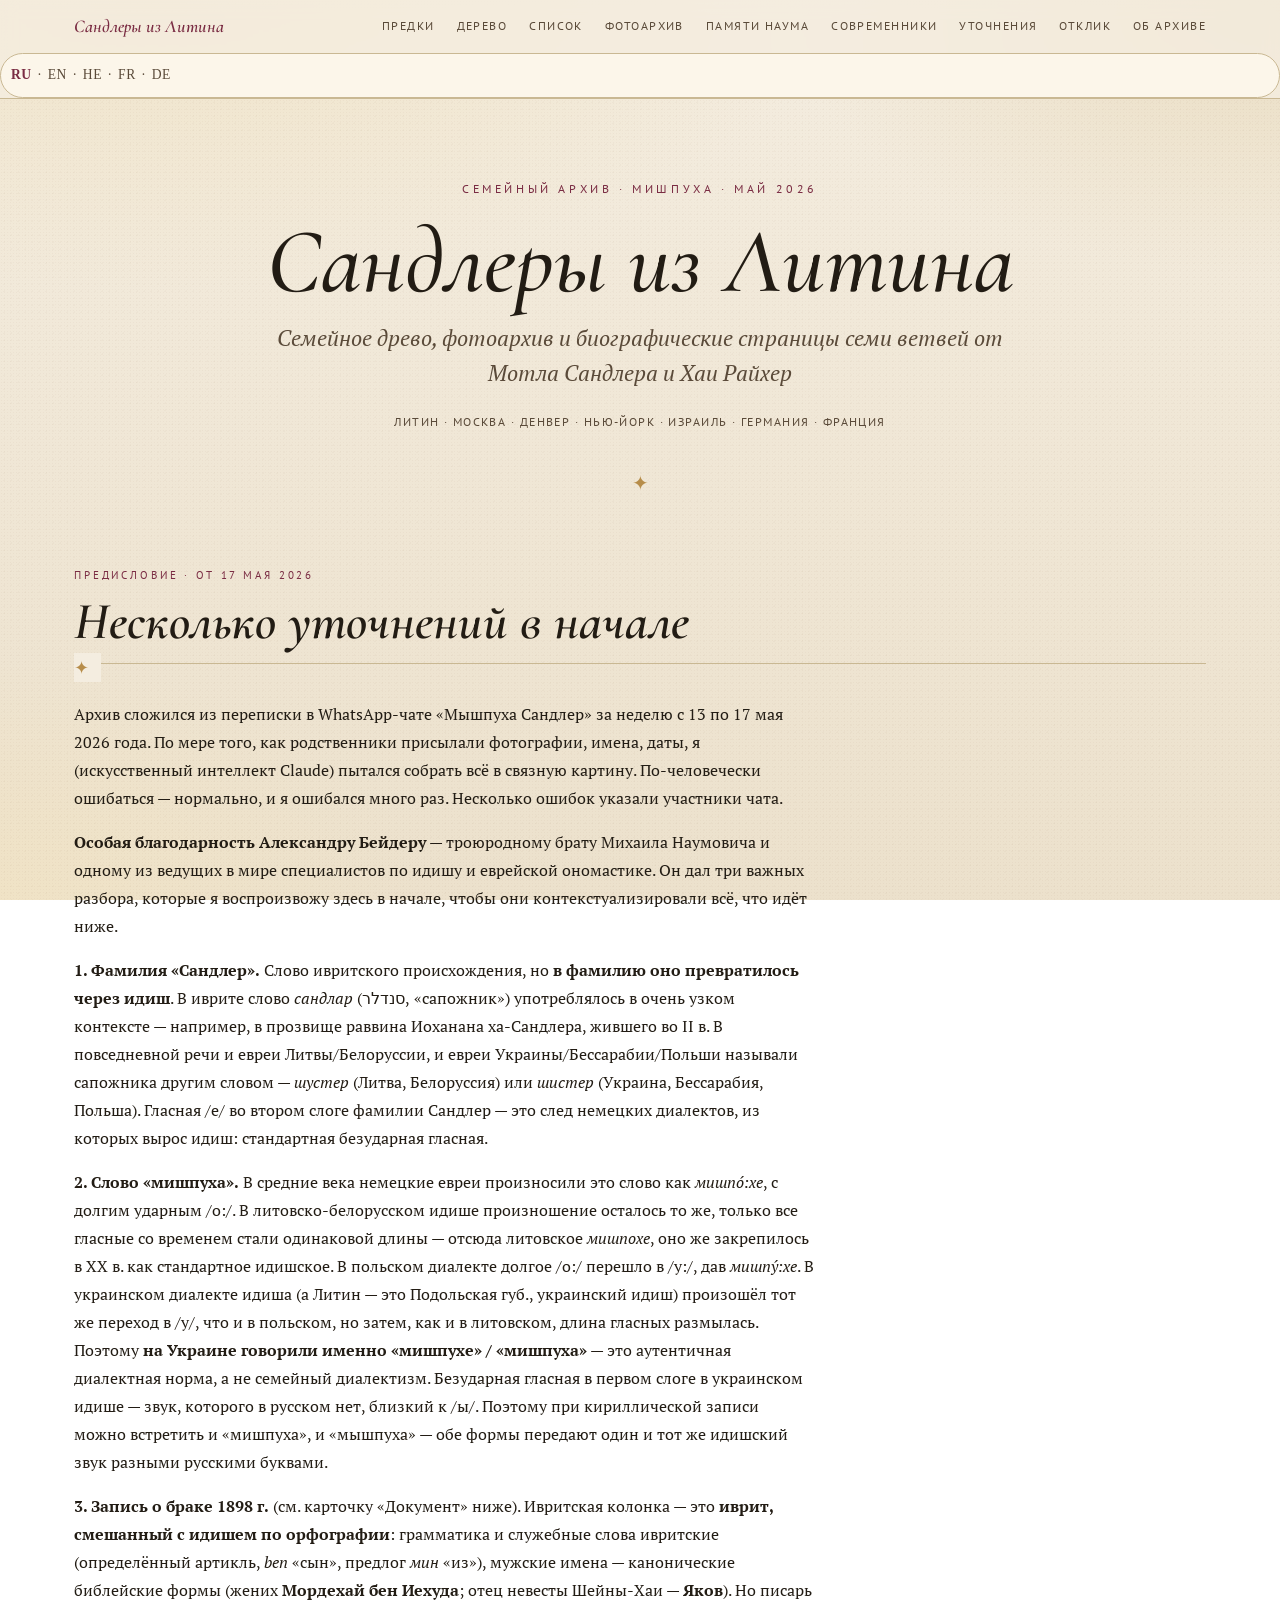
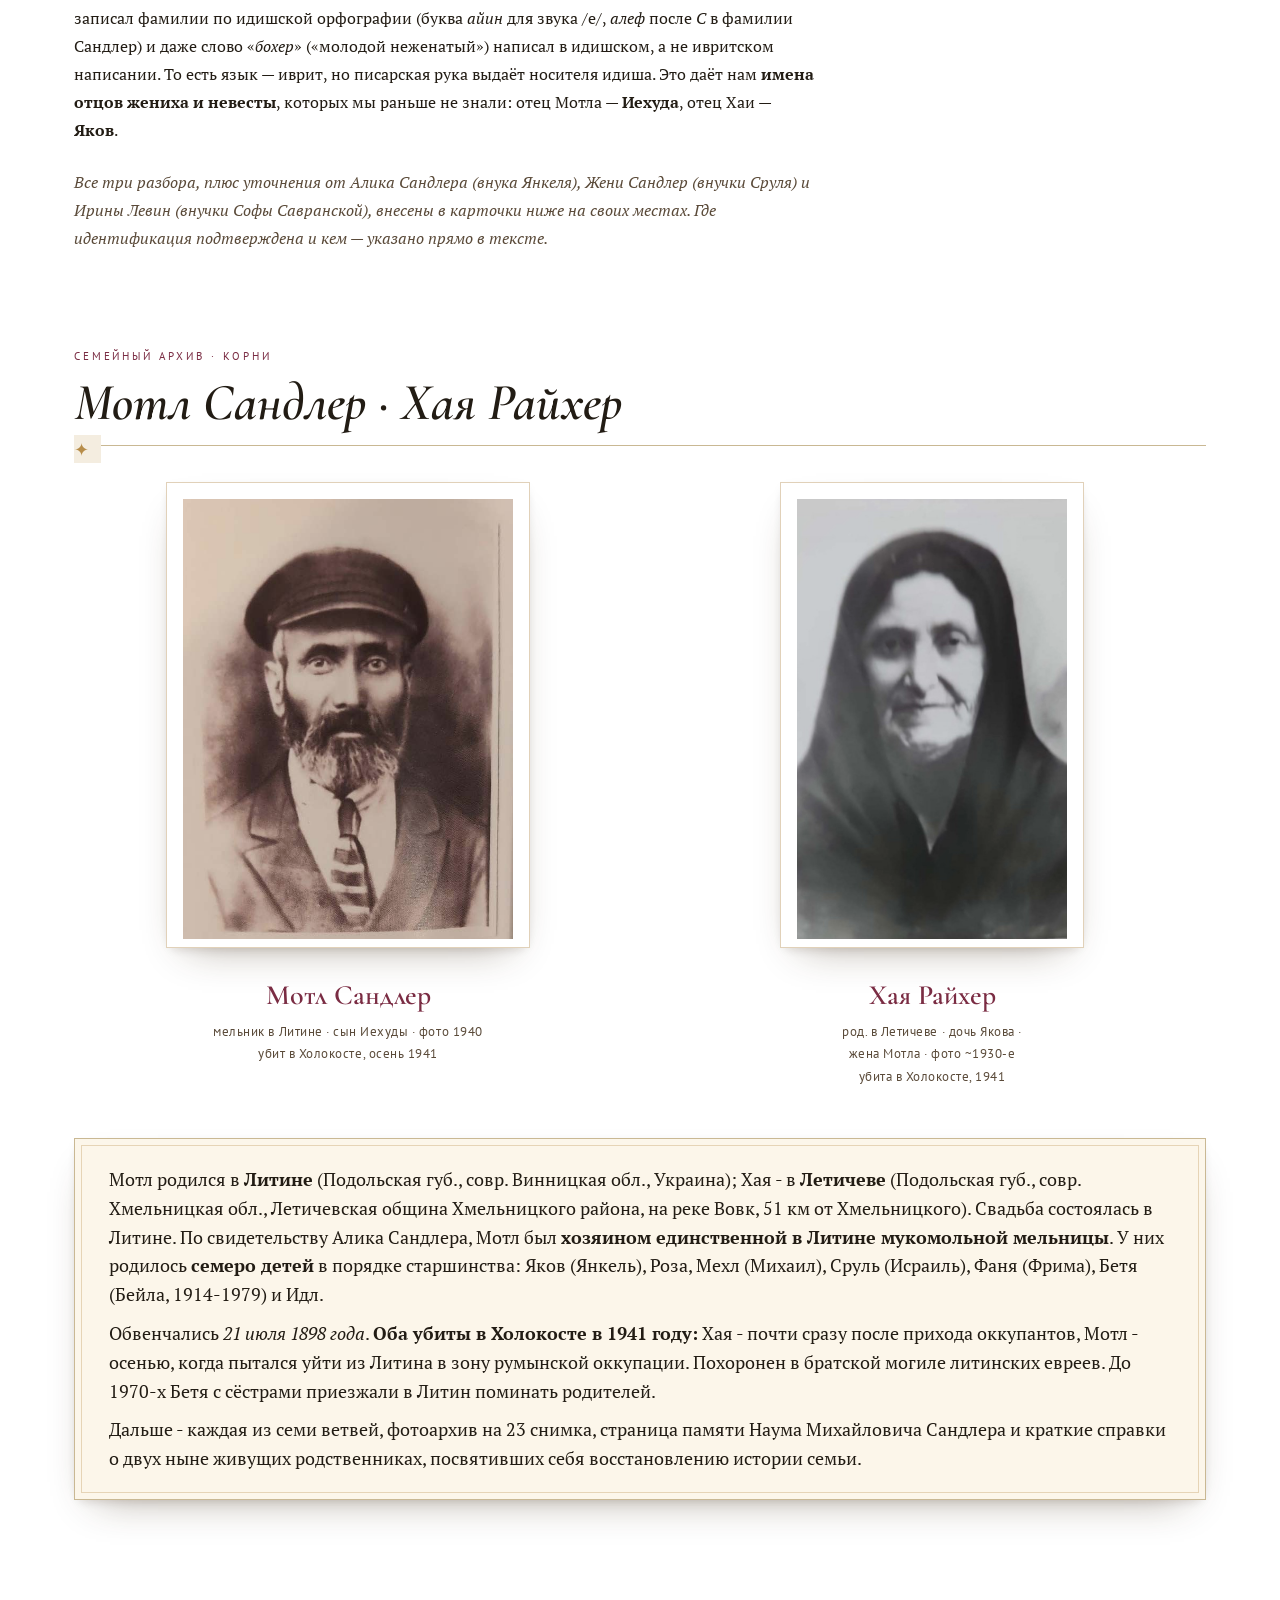
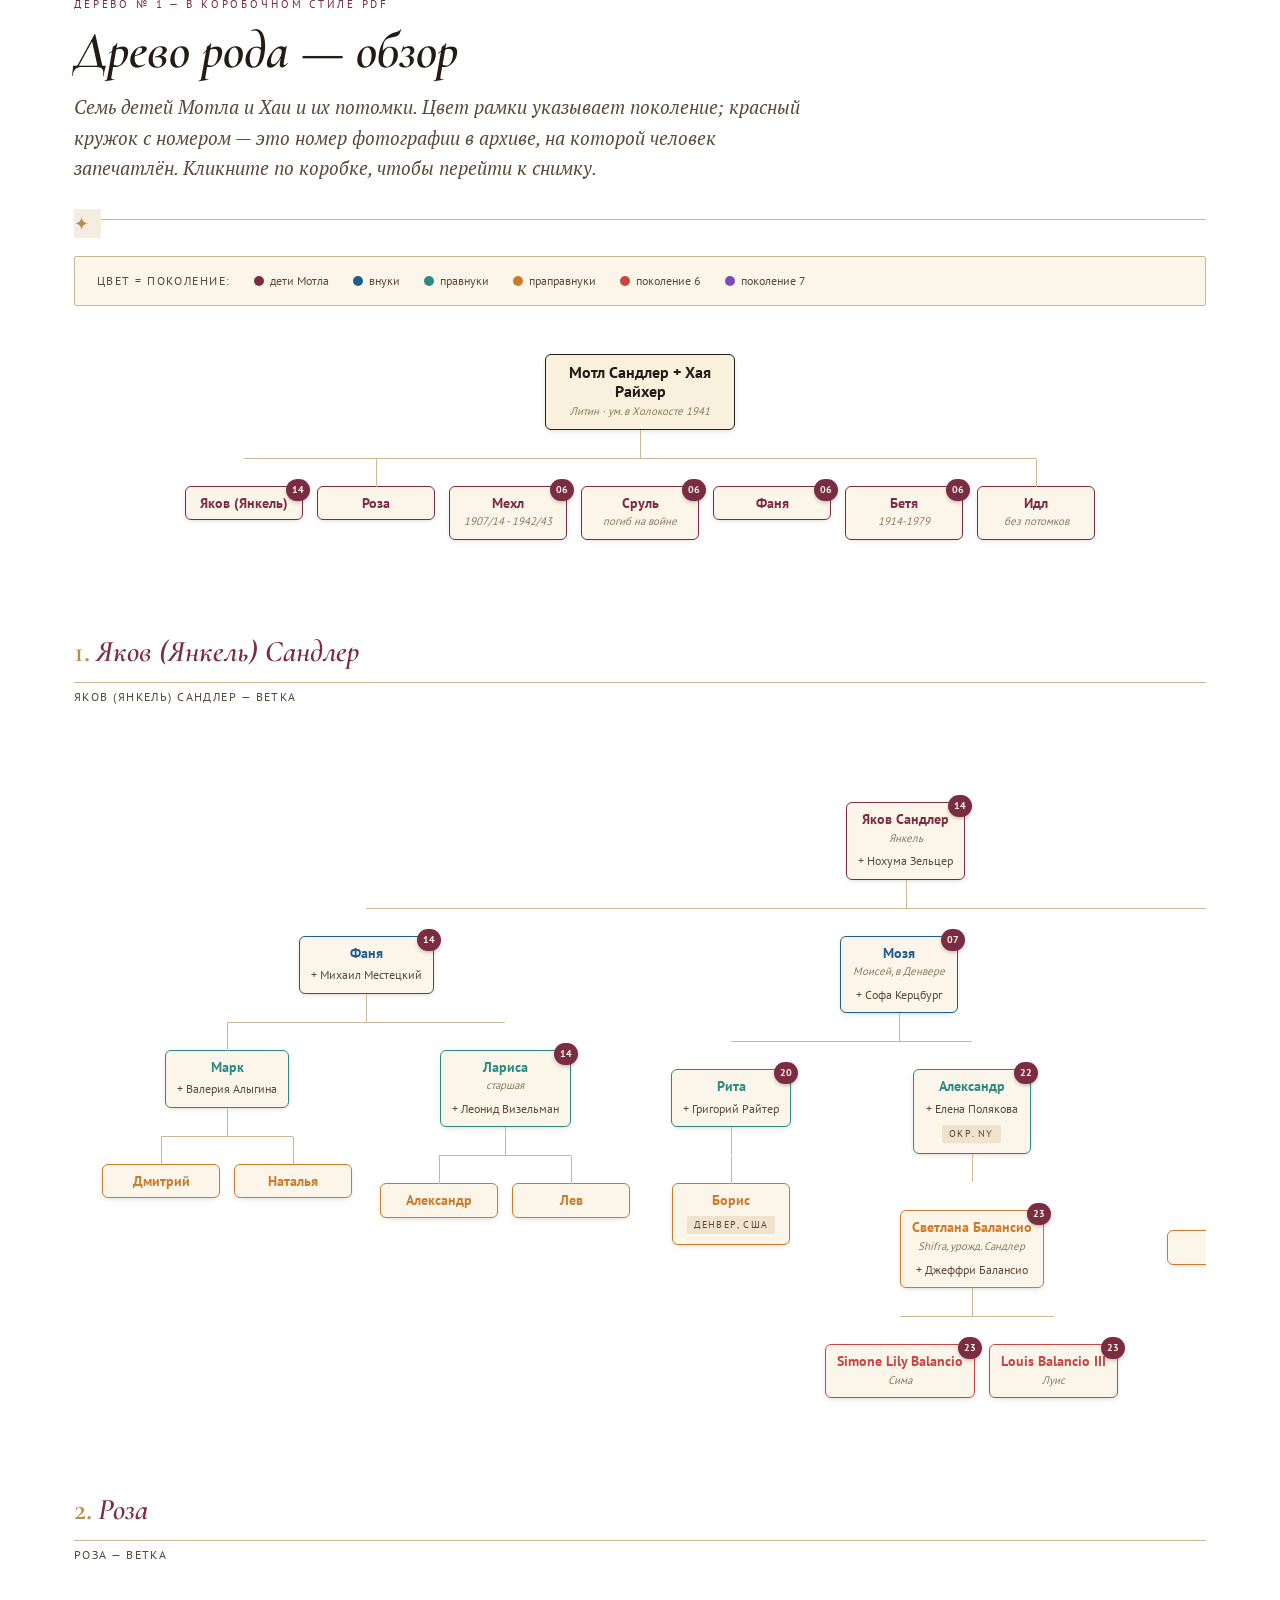
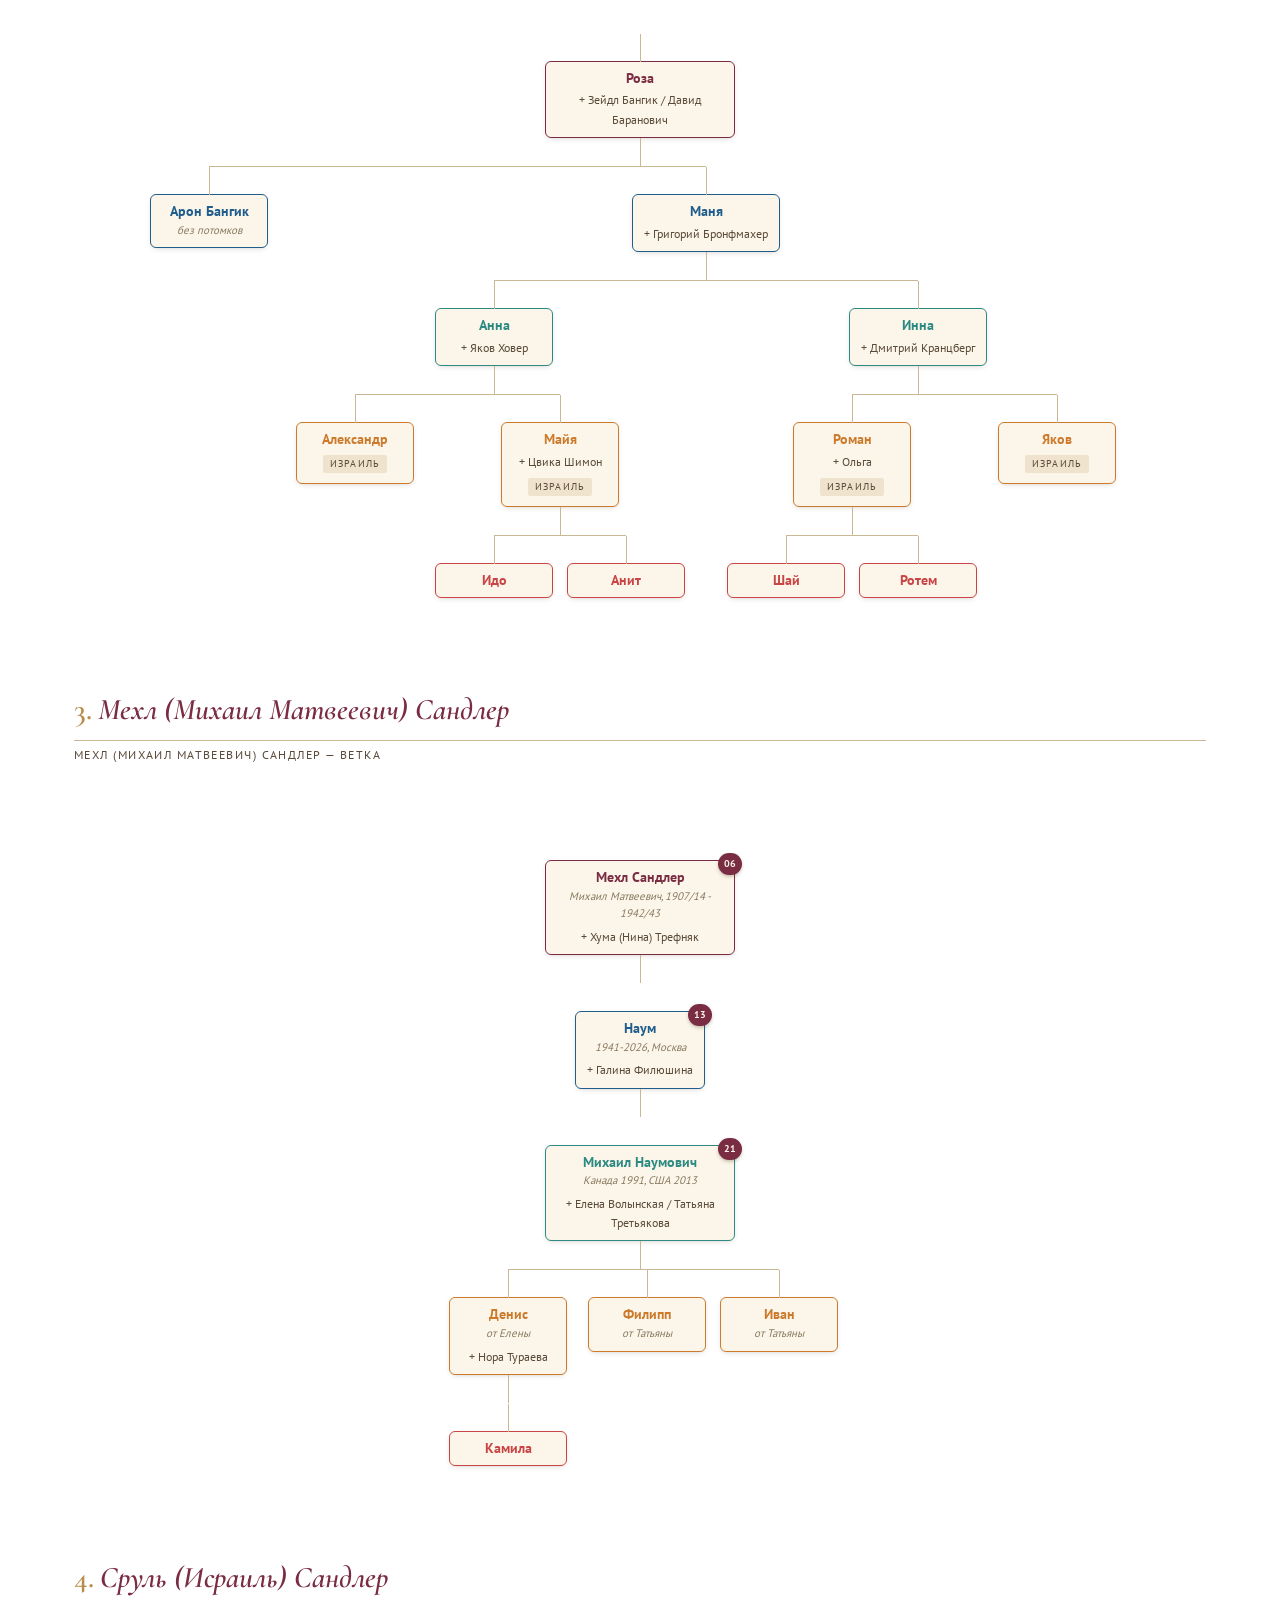
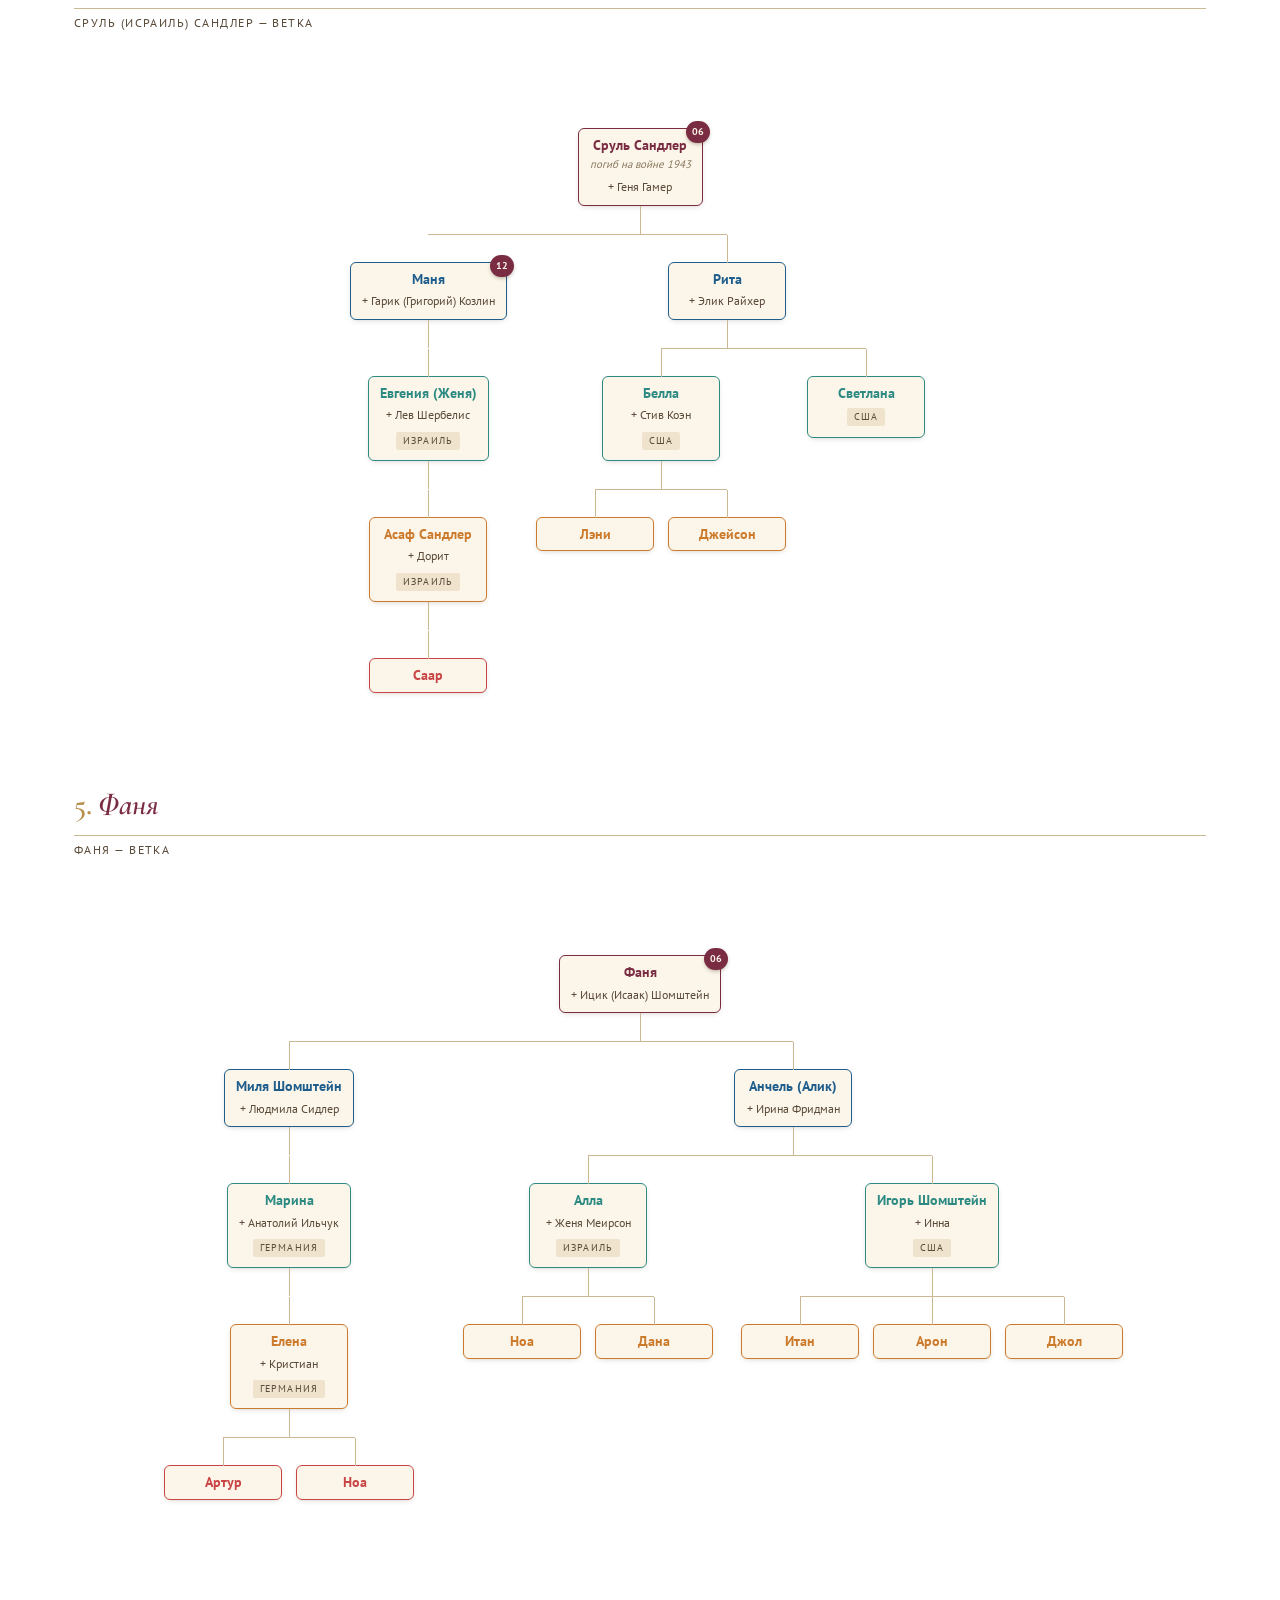
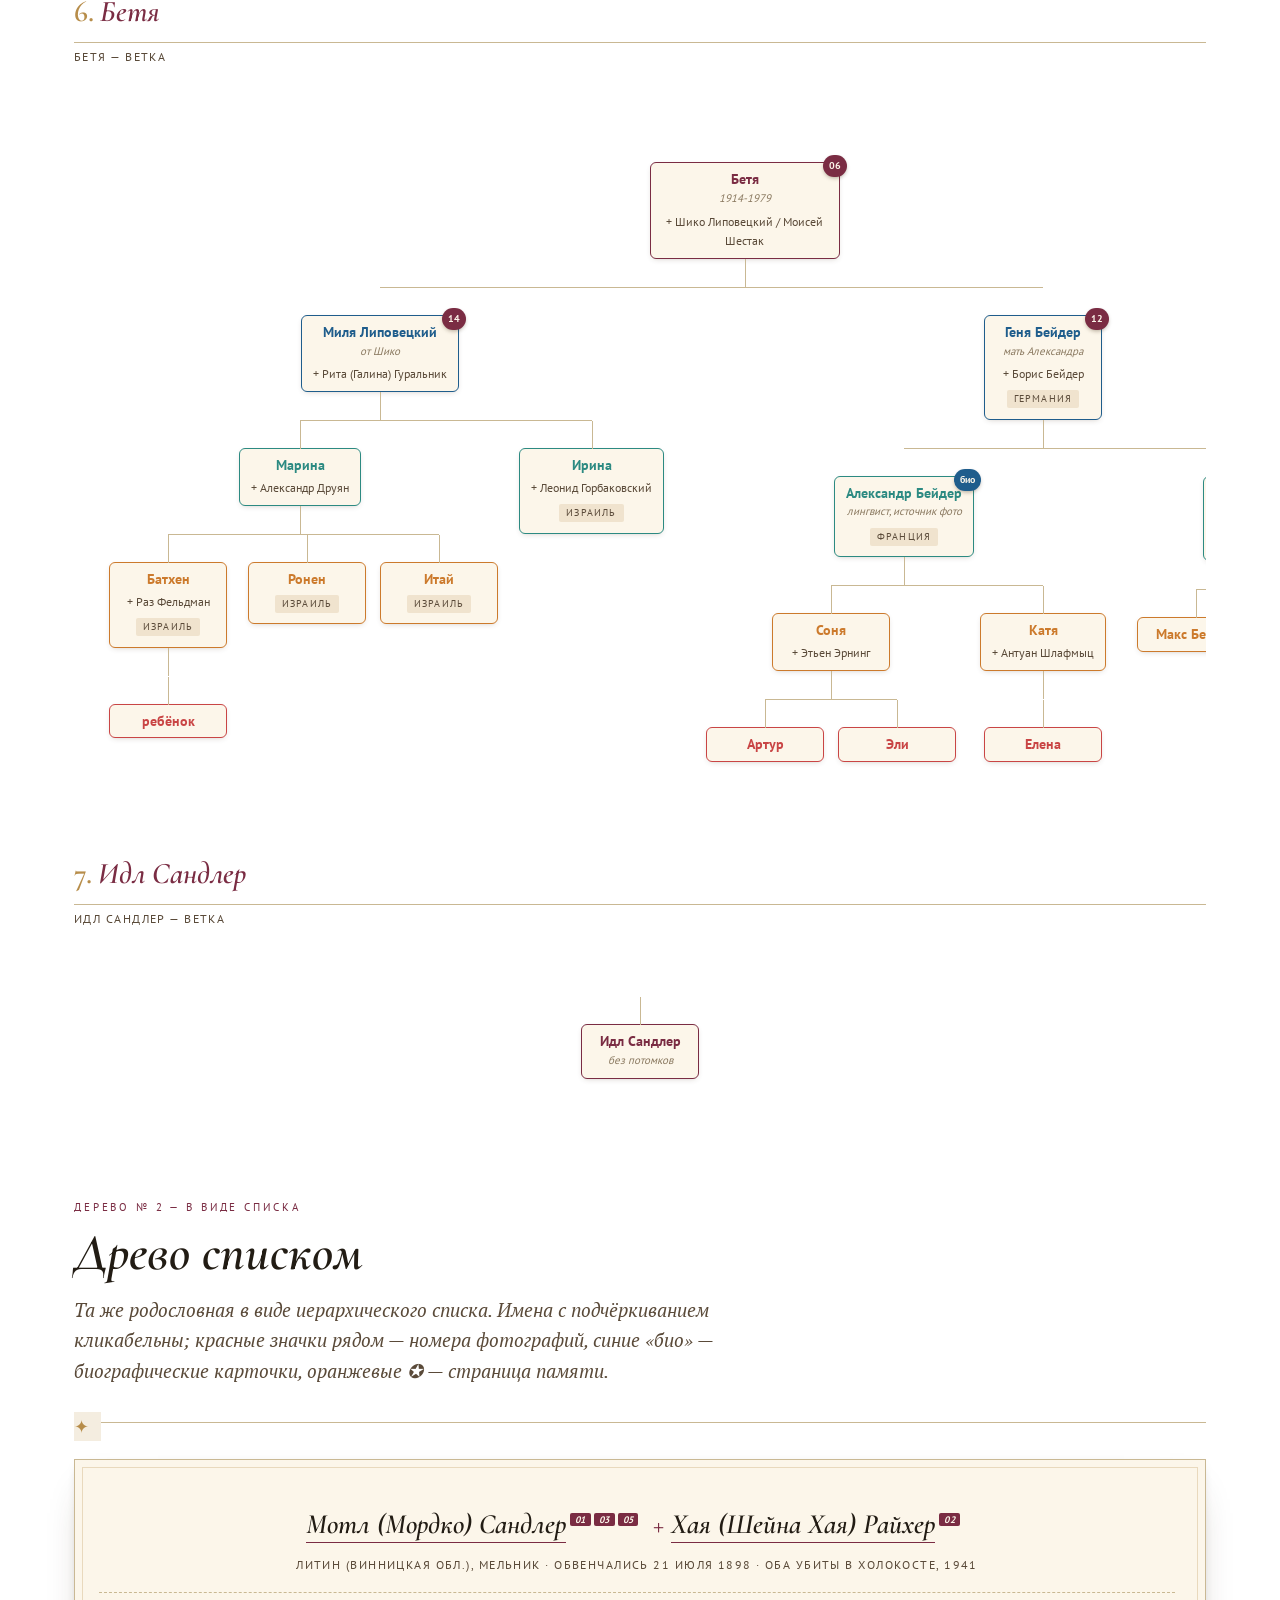
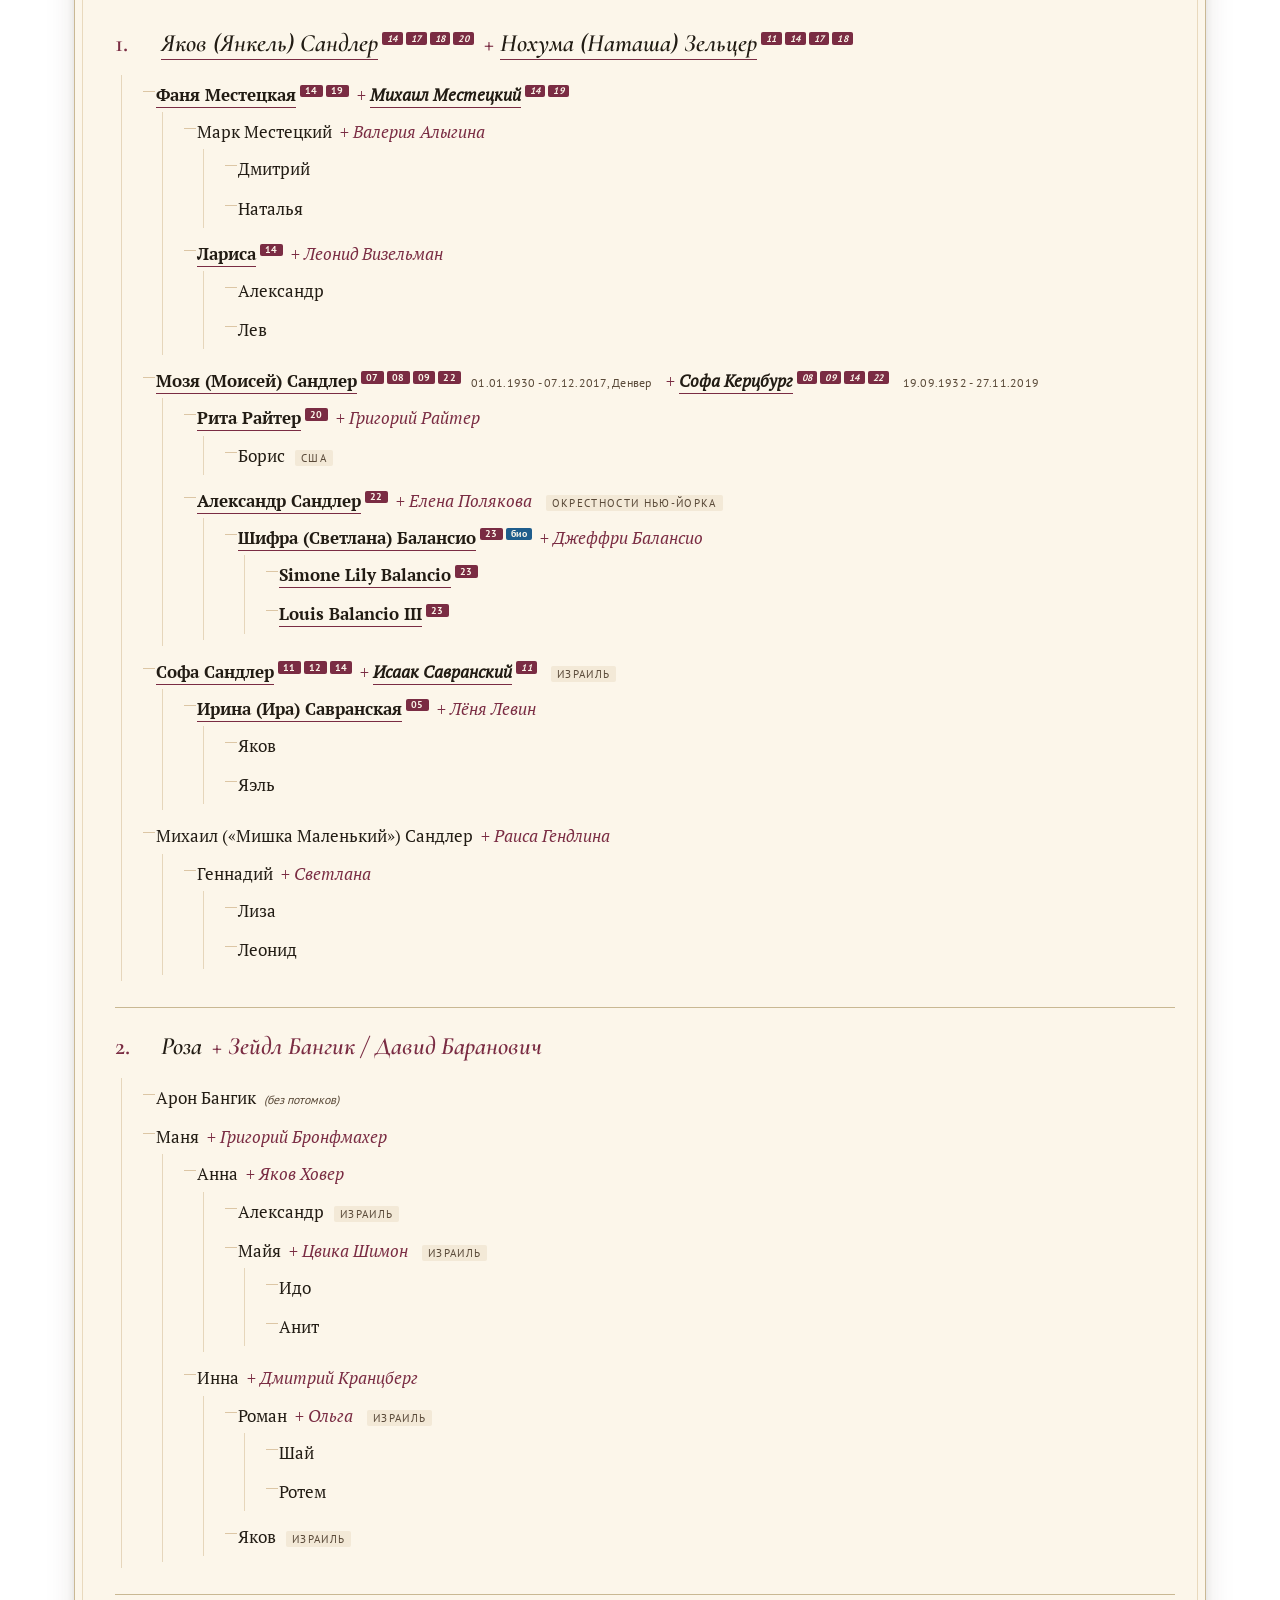
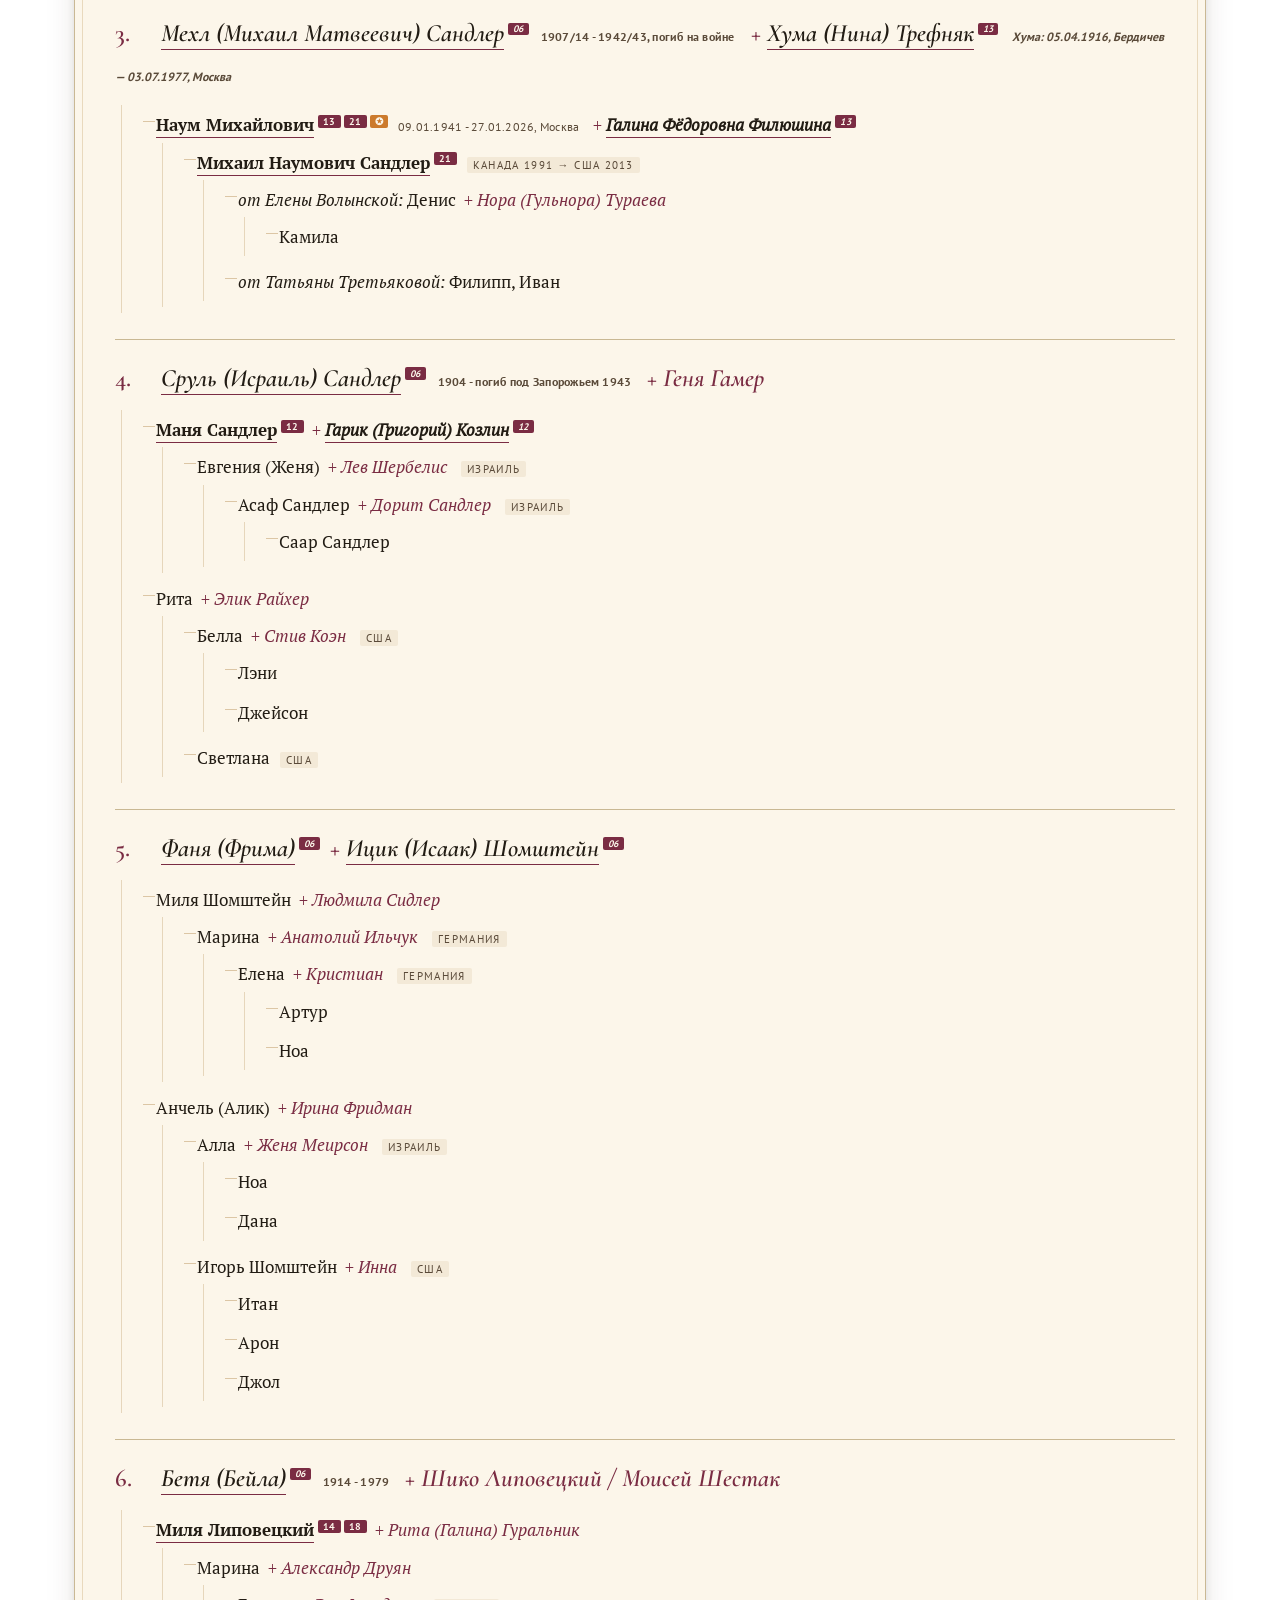
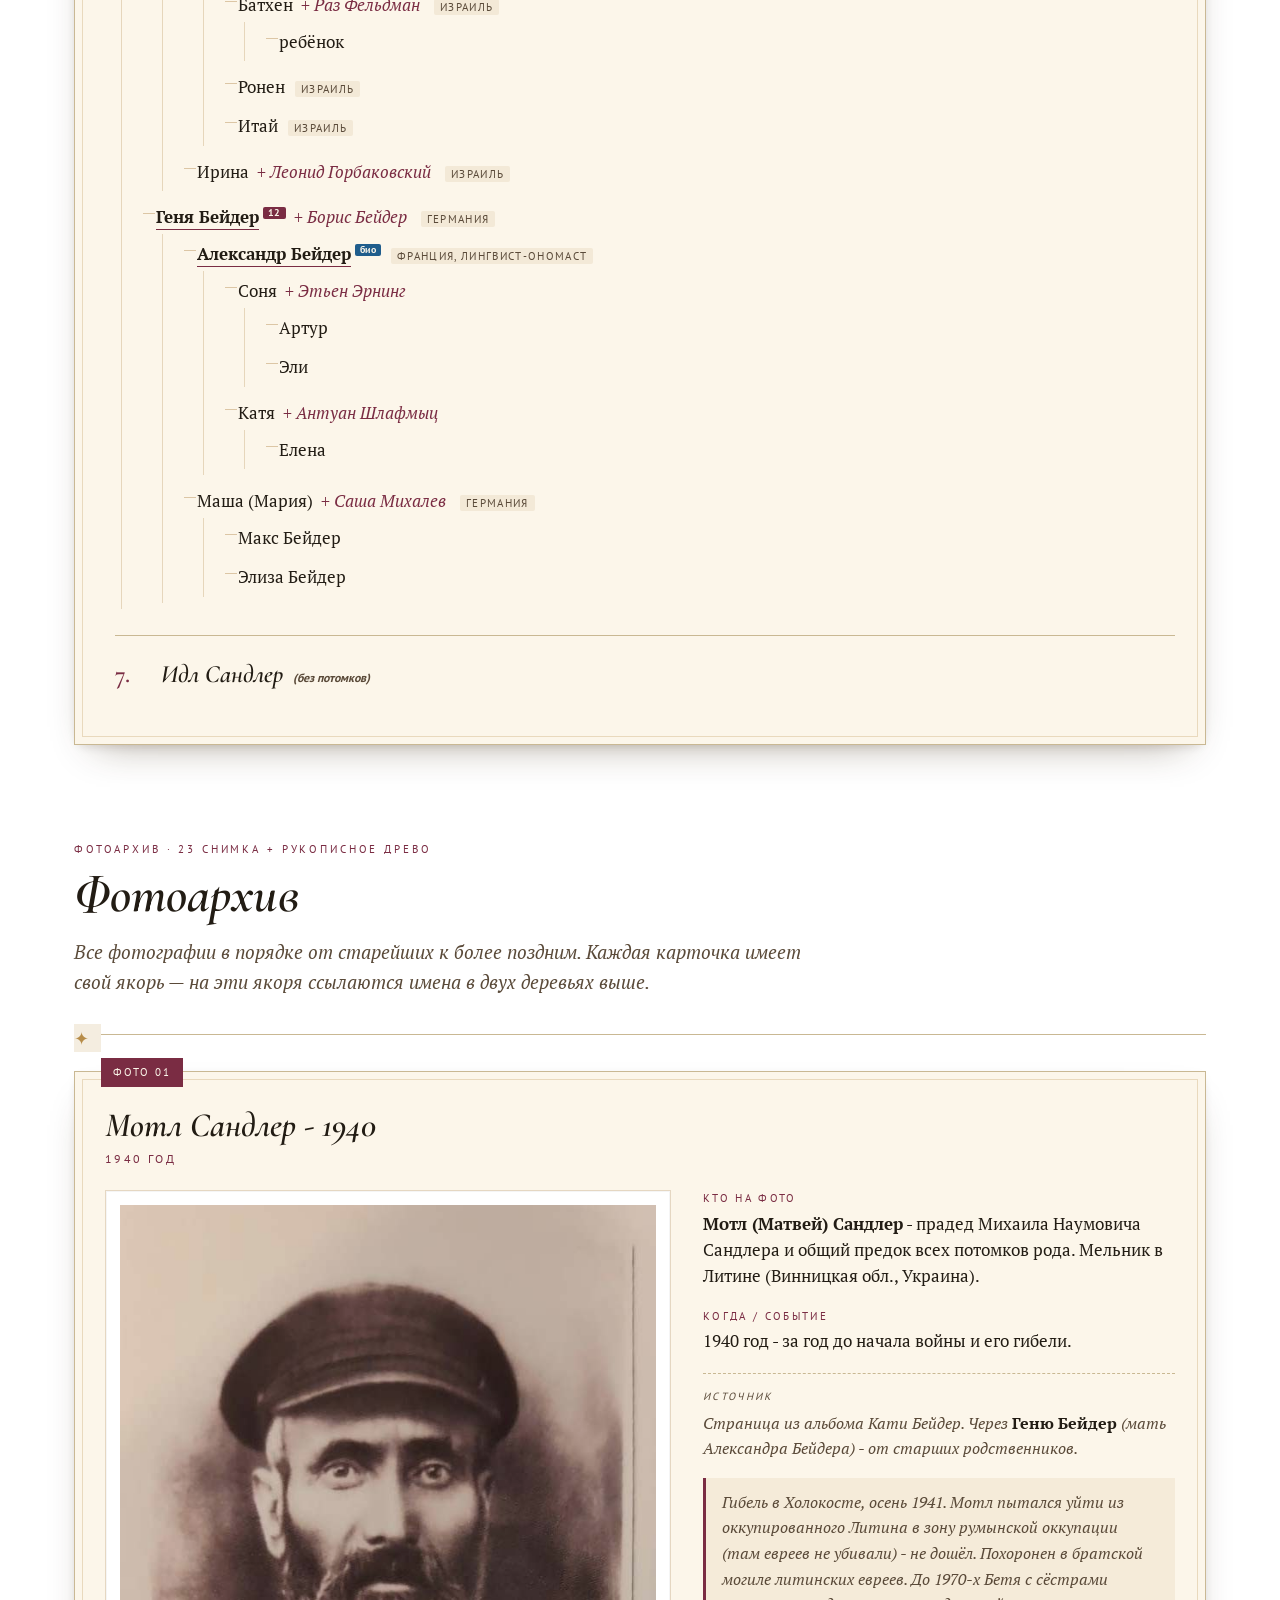
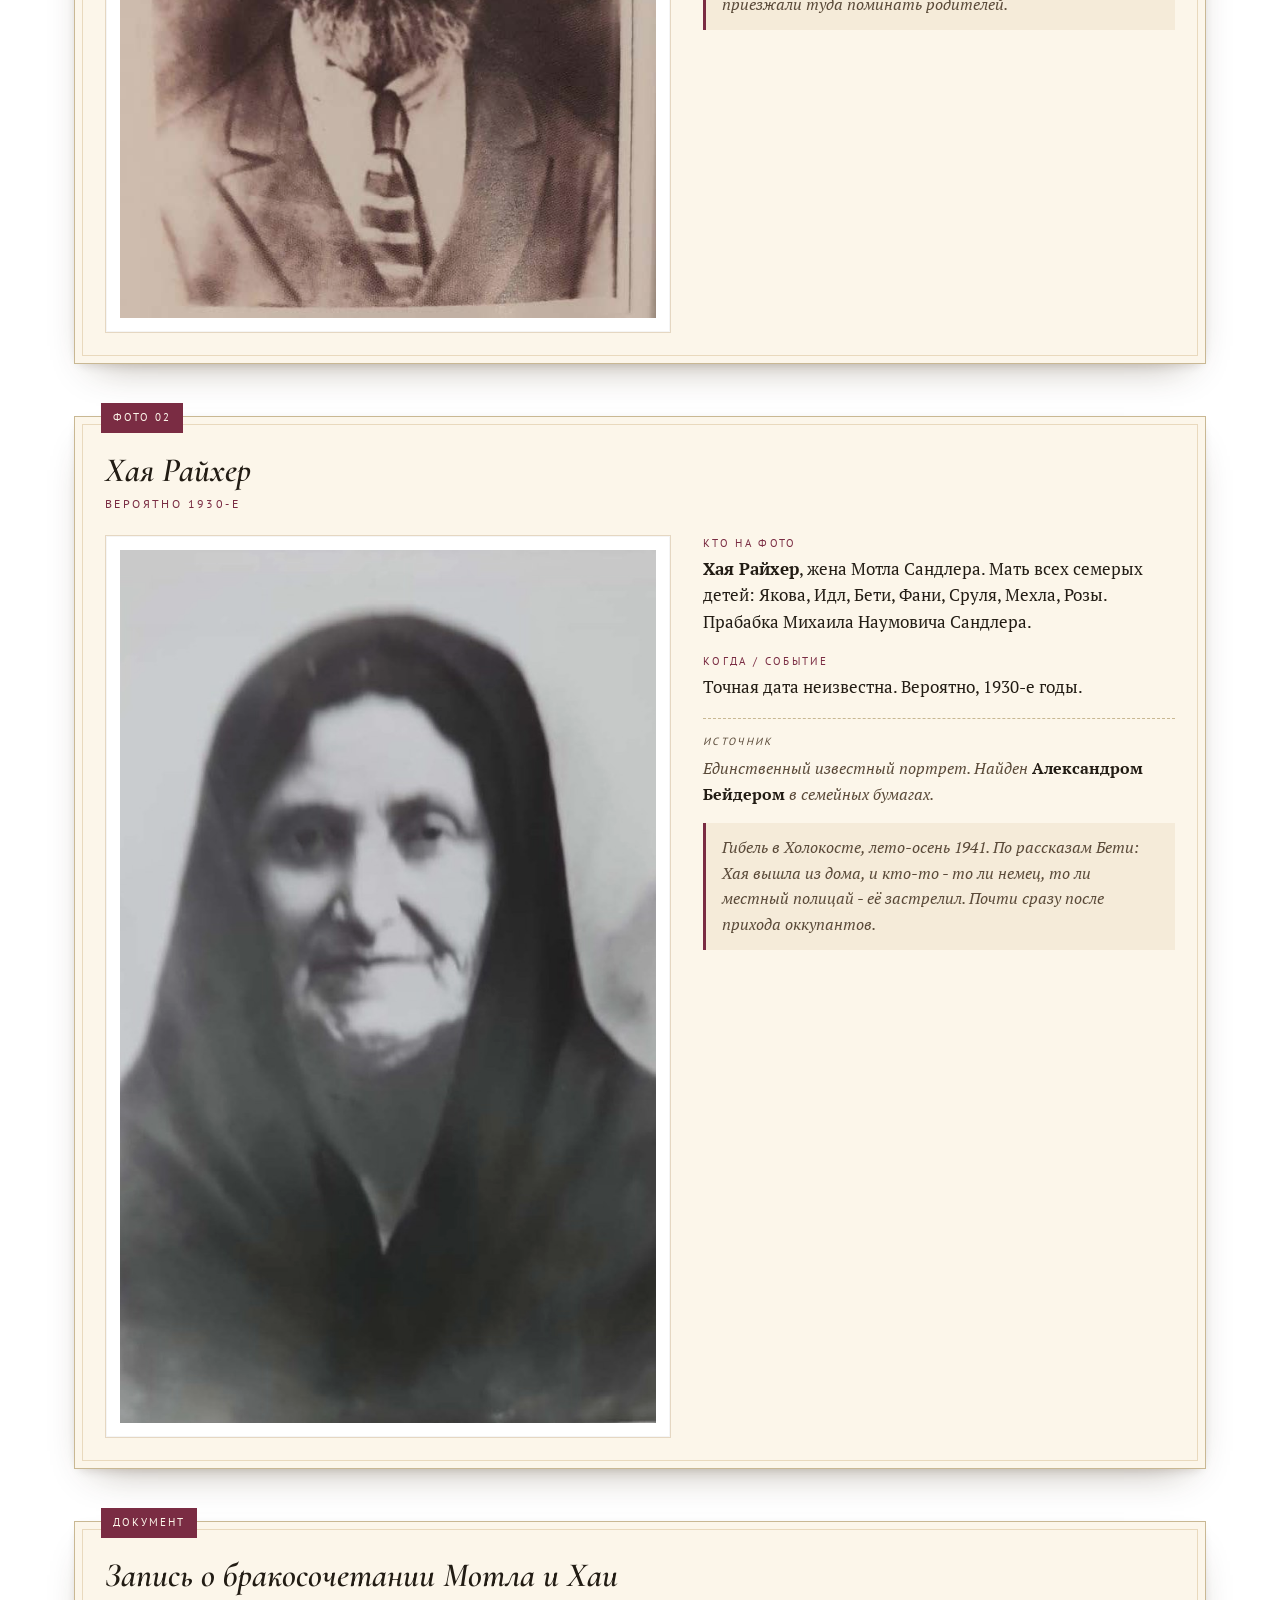
==== commit ec08faf1: "Вопросы про близнецов адресованы напрямую Алику и Рите (оба в чате) Переформулировал три открытых во" ====
--- a/Result/index.html
+++ b/Result/index.html
@@ -2176,7 +2176,7 @@
     <div class="album-card-fields">
       <div class="field">
         <span class="field-label">Кто на фото</span>
-        <div class="field-body">Сидит справа - <strong>Яков (Яша) Сандлер</strong>, дед. Стоит слева - <strong>Марик</strong>, постарше. Внизу - близнецы <strong>Алик (Александр) Сандлер</strong> и <strong>Рита Сандлер</strong> (позже Райтер), дети Мози и Софы Керцбург, внуки Якова. По идентификации Алика Сандлера (17 мая 2026, чат «Мышпуха Сандлер»): «Внизу точно Рита и Алик, стоящий Мальчик Марик, и Яков».</div>
+        <div class="field-body">Сидит справа - <strong>Яков (Яша) Сандлер</strong>, дед. Стоит слева - <strong>Марк («Марик») Местецкий</strong>, сын Фани (тёти Алика и Риты) - подтверждено Аликом 17 мая 2026. На фото ему около 3-4 лет. Внизу - близнецы <strong>Алик (Александр) Сандлер</strong> и <strong>Рита Сандлер</strong> (позже Райтер), дети Мози и Софы Керцбург, внуки Якова. По идентификации Алика Сандлера (17 мая 2026, чат «Мышпуха Сандлер»): «Внизу точно Рита и Алик, стоящий Мальчик Марик, и Яков».</div>
       </div>
       <div class="field">
         <span class="field-label">Когда / Контекст</span>
@@ -2326,7 +2326,9 @@
       <li>Фото №28 (Шомштейны, 1963): кто конкретно на студийном портрете? Линия Исаака Шомштейна - но из трёх человек на фото ясно идентифицировать без подсказки невозможно. <em>Вопрос к Жене Сандлер.</em></li>
       <li>Фото №11 (свадьба Софы Савранской): в левом краю снимка - пожилая пара (мужчина и женщина с тростью). По линии Сандлеров или со стороны Савранских? <em>Вопрос подняла Ирина Левин (внучка Совки), 17 мая 2026.</em></li>
       <li><strong>Фото №28 «Шомштейны 1963»</strong>: точные лица не идентифицированы. Алик прокомментировал «Yes with Rita» (см. чат), но в нашем дереве у Мози только Алик; Рита Сандлер (Райтер) - сестра-близнец Алика, мать Бори - не была в архиве. <em>Вопрос к Жене Сандлер: кто на этом фото, и связаны ли они с Шомштейнами через Фаню?</em></li>
-      <li><strong>Рита Сандлер</strong> (по мужу Райтер) &mdash; сестра-близнец Алика, дочь Мози и Софы Керцбург. Подтверждено Аликом 17 мая: муж - Григорий Райтер, сын - Борис, живёт в Денвере (США). Год рождения Риты (вероятно 1958-1959 - близнецы Алика) пока не подтверждён, как и точные даты по Григорию и Борису.</li>
+      <li><strong>Алик и Рита Сандлер</strong> (близнецы, дети Мози и Софы Керцбург) — подтвердите, пожалуйста, ваш точный год рождения. Ориентировочно 1958-1959.</li>
+      <li><strong>Григорий Райтер</strong> (муж Риты) — Алик, Рита: точные даты жизни, место рождения?</li>
+      <li><strong>Борис Райтер</strong> (сын Риты и Григория, Денвер, США) — год рождения, чем занимается, семья. Алик и Рита, передайте, пожалуйста, Боре ссылку на архив, чтобы он сам дополнил то, что захочет — или сообщите через чат.</li>
     </ul>
 
     <h3>Биография и семьи</h3>
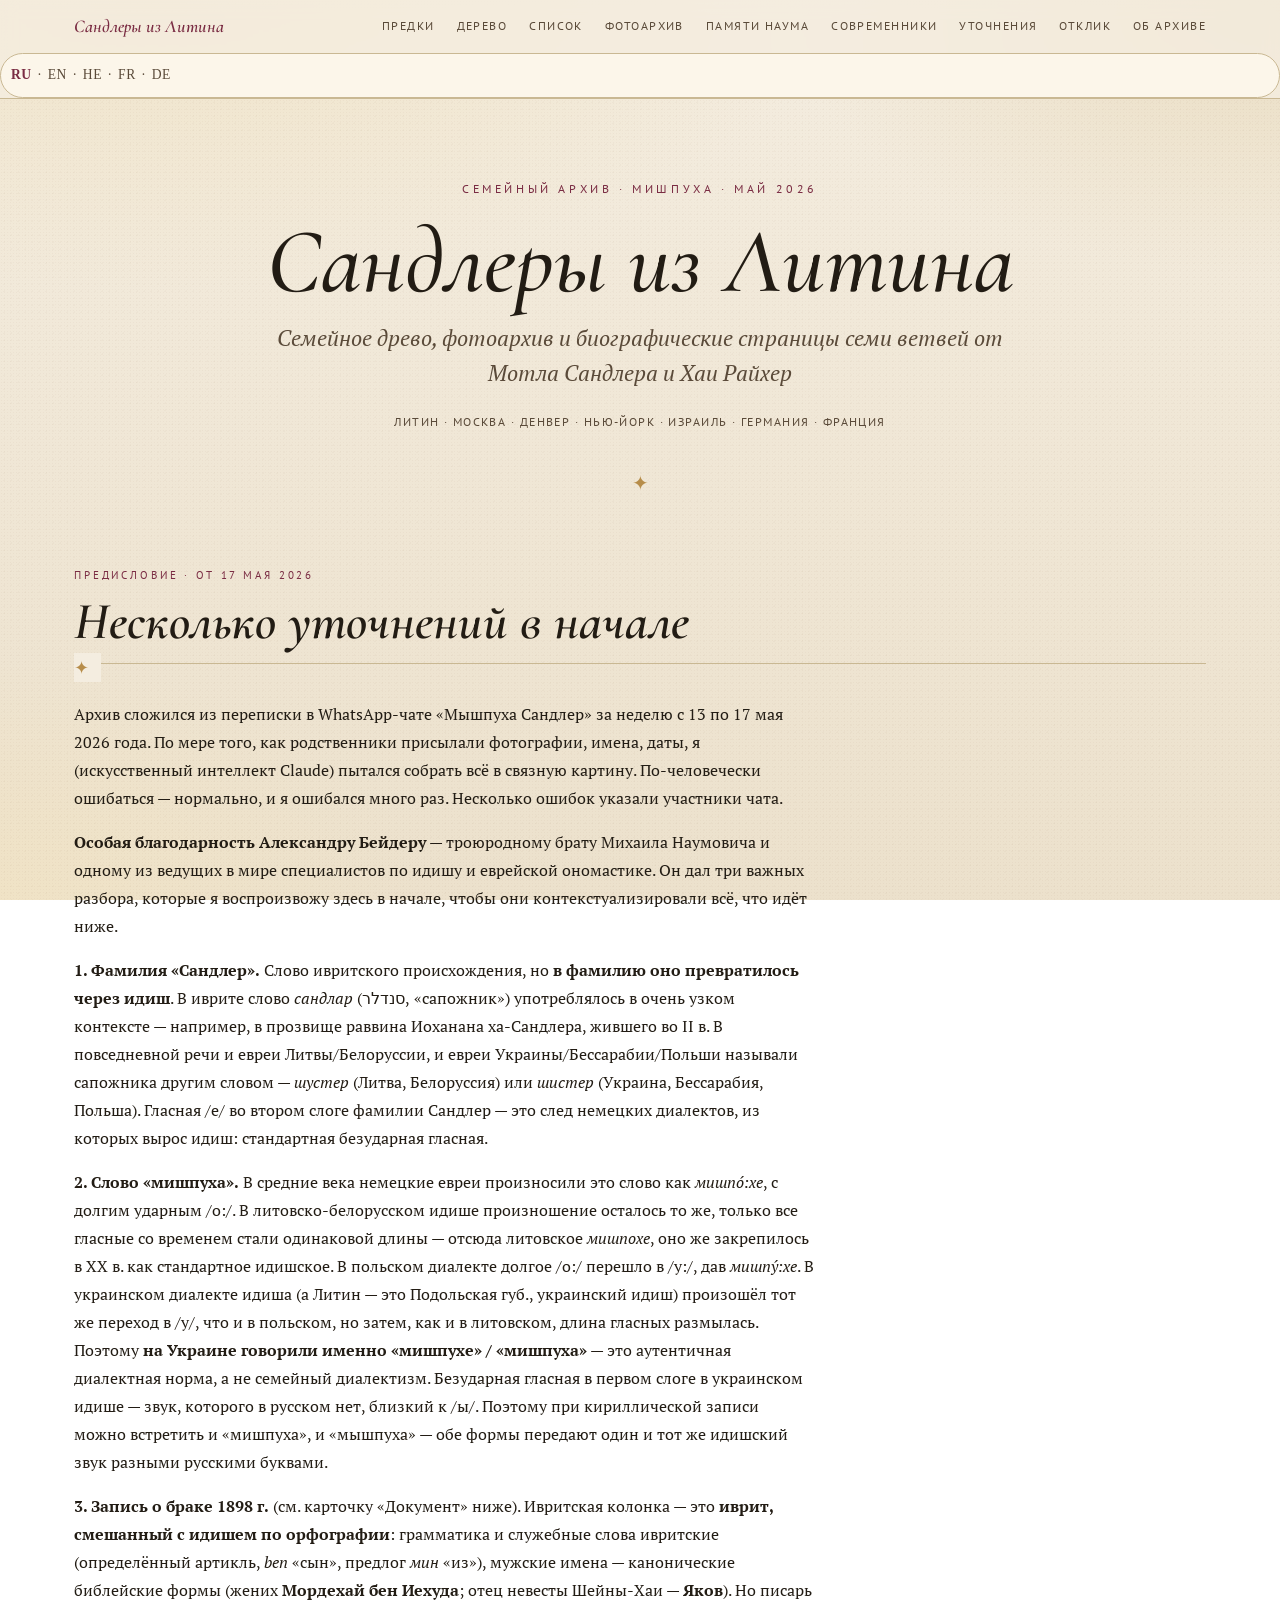
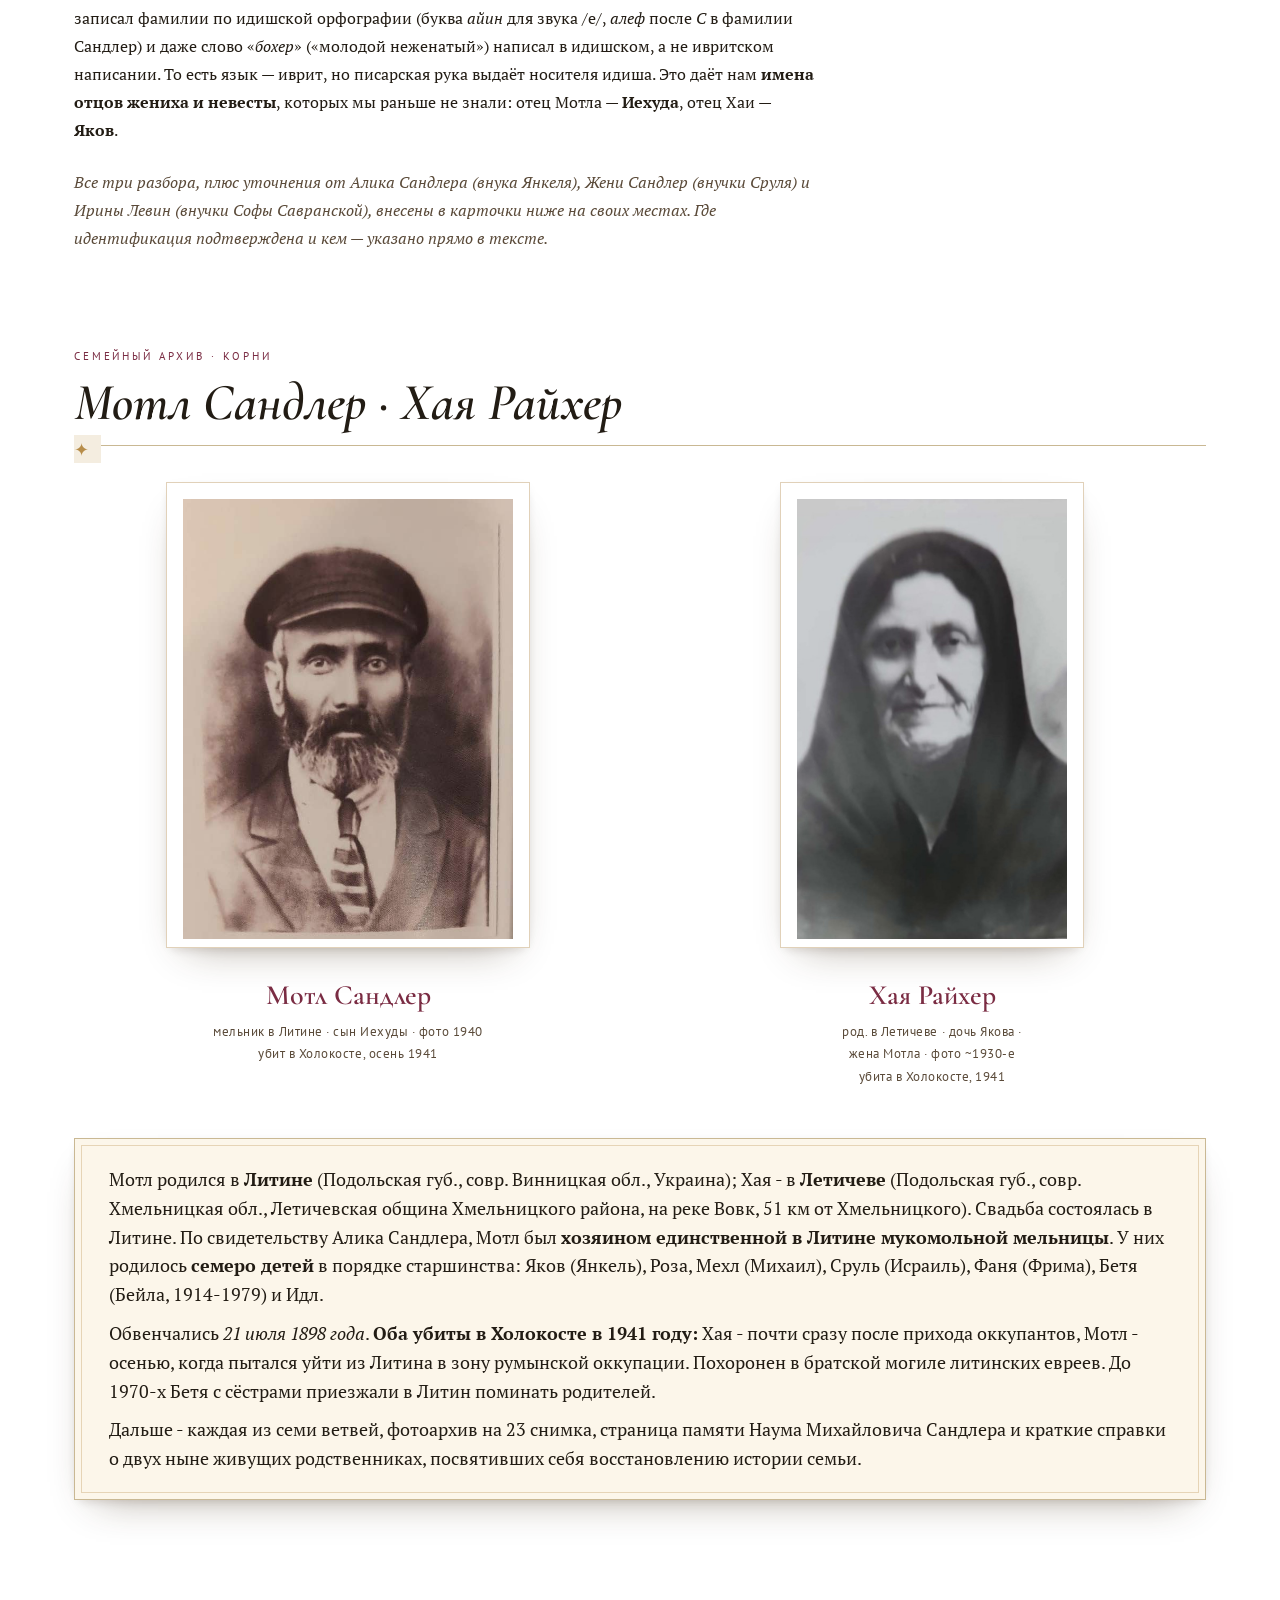
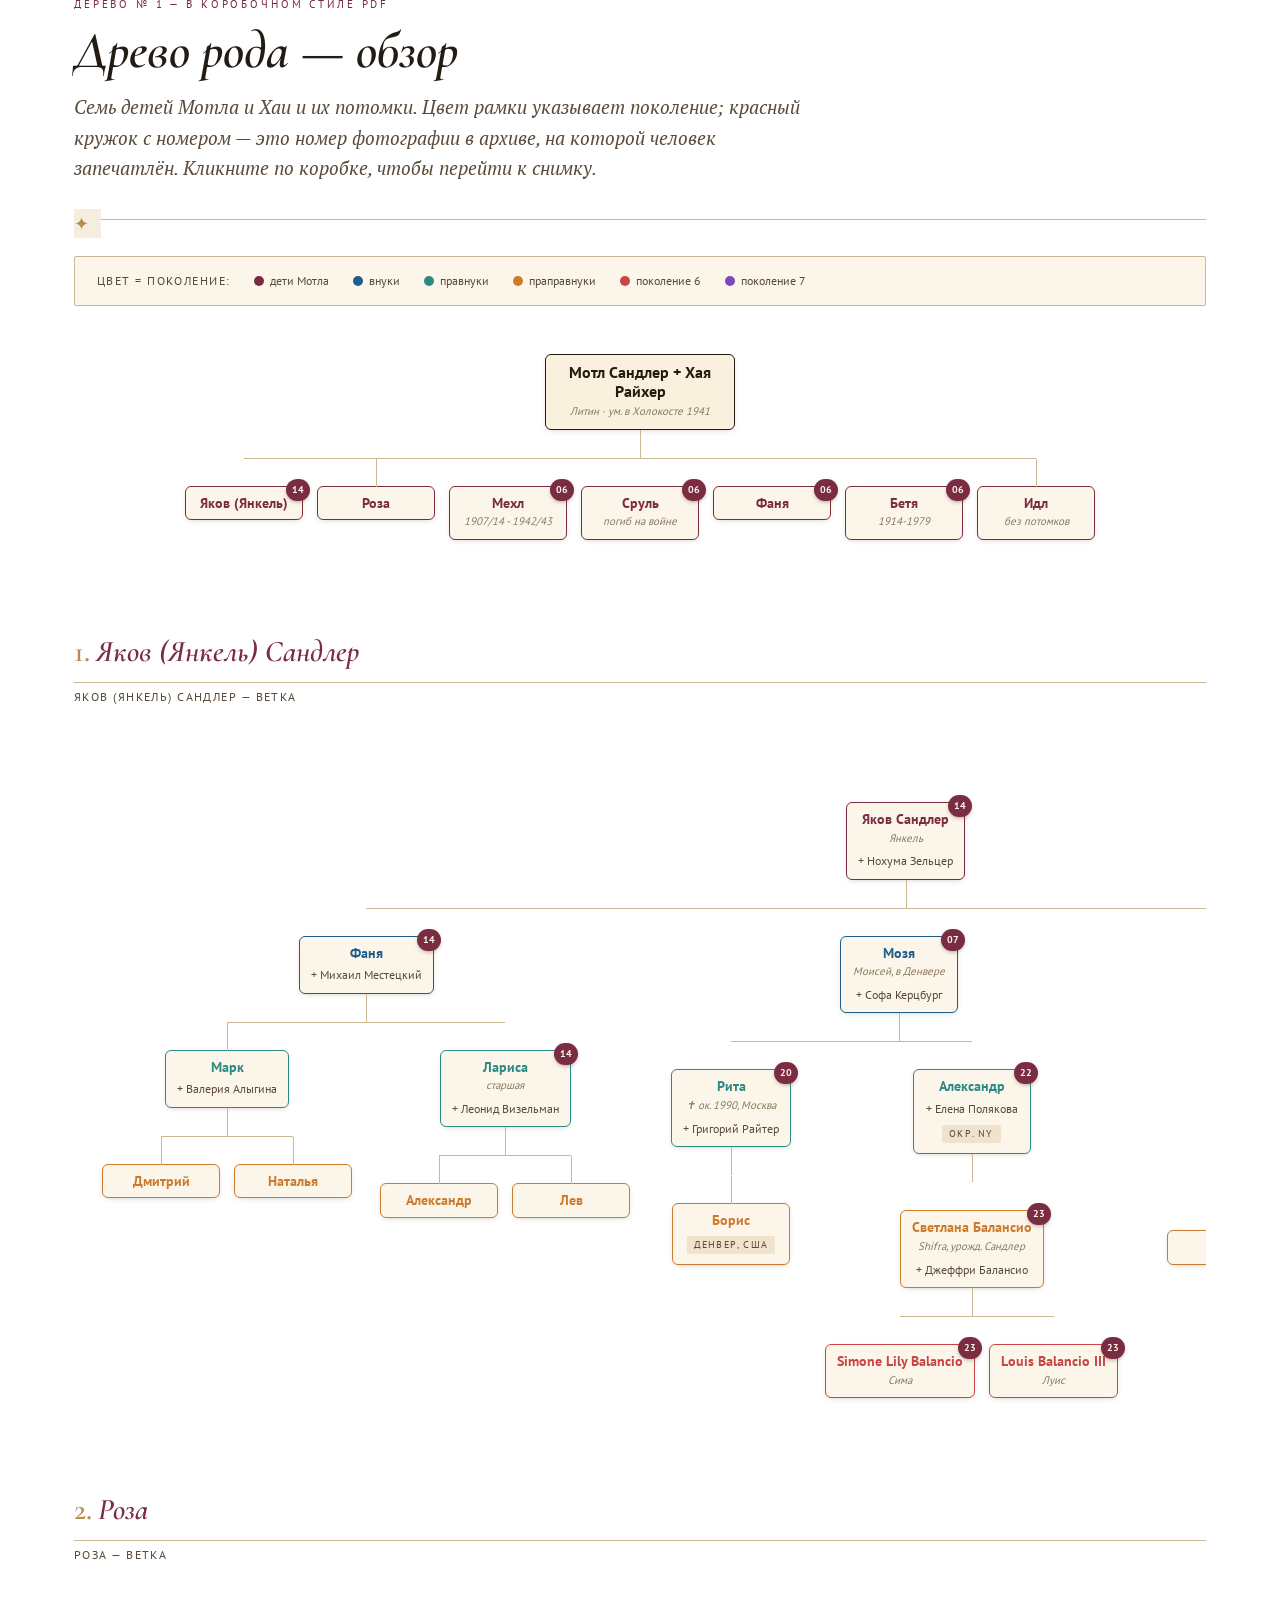
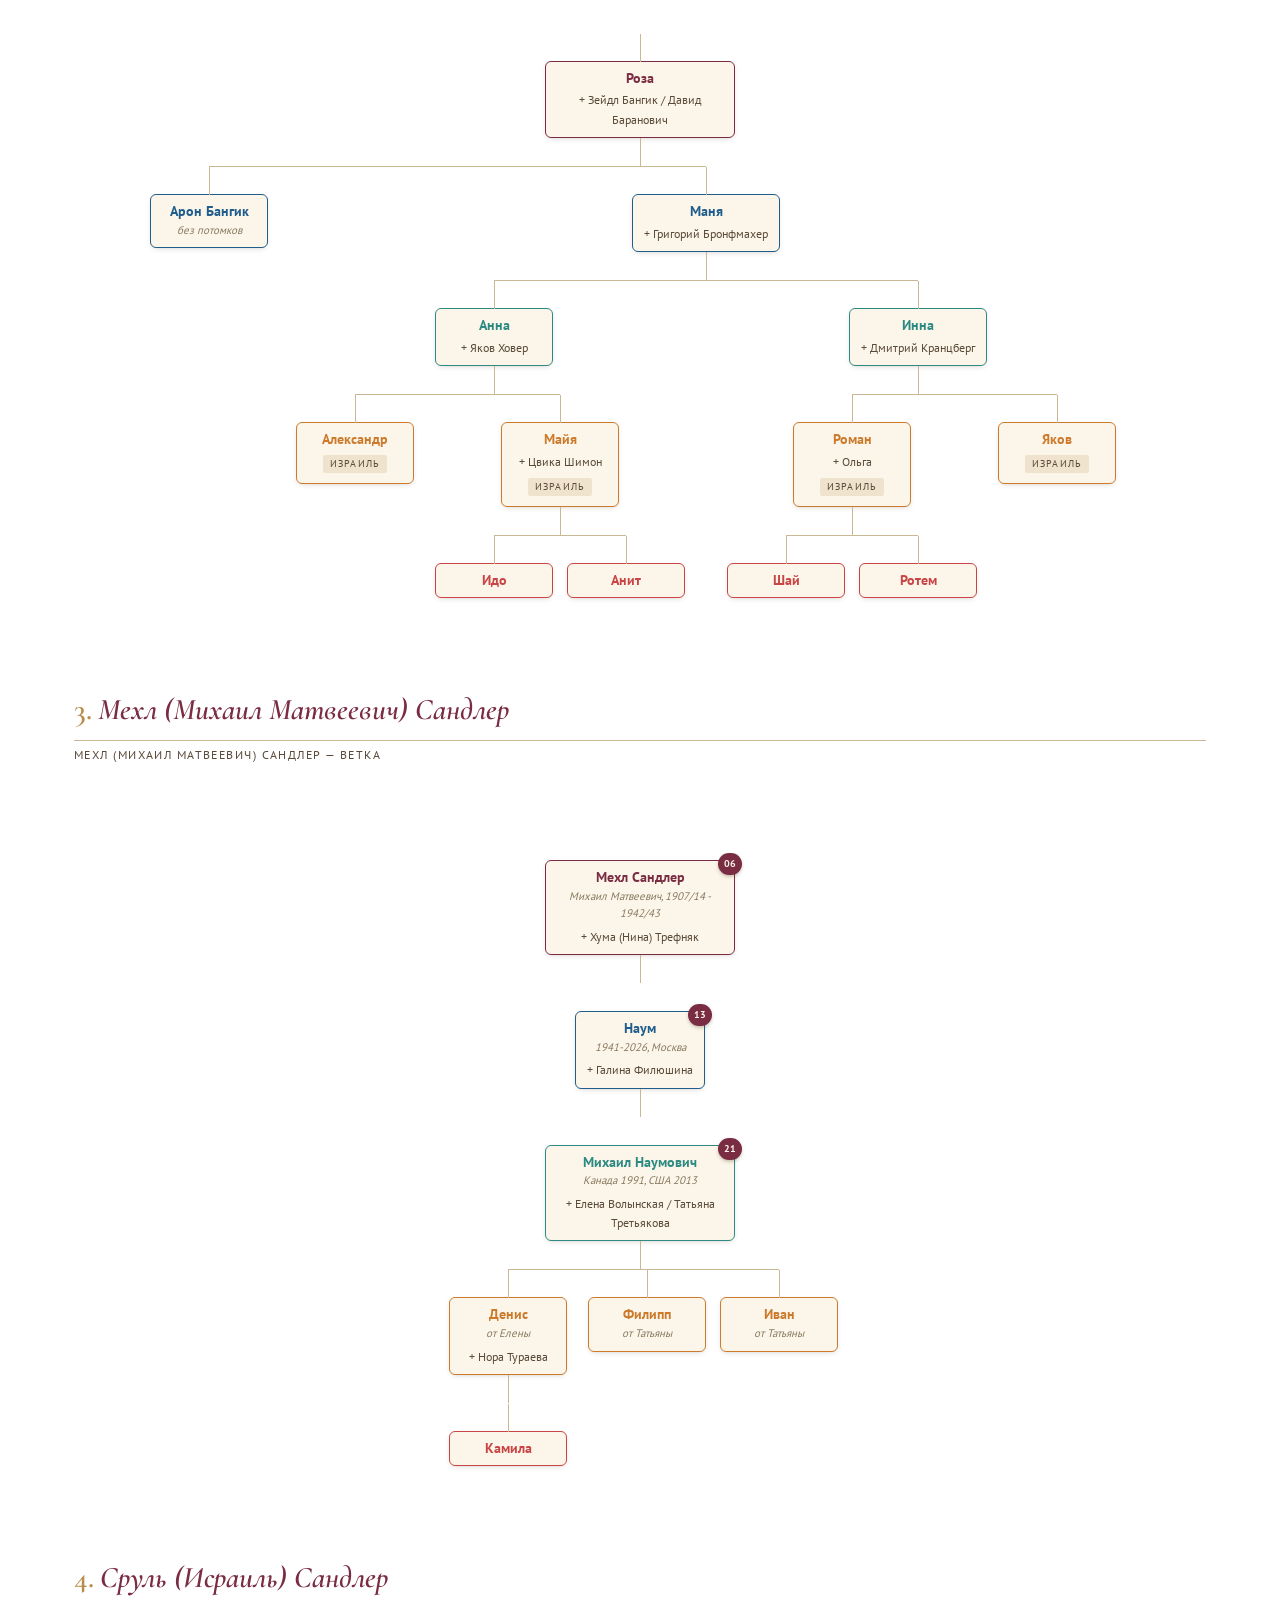
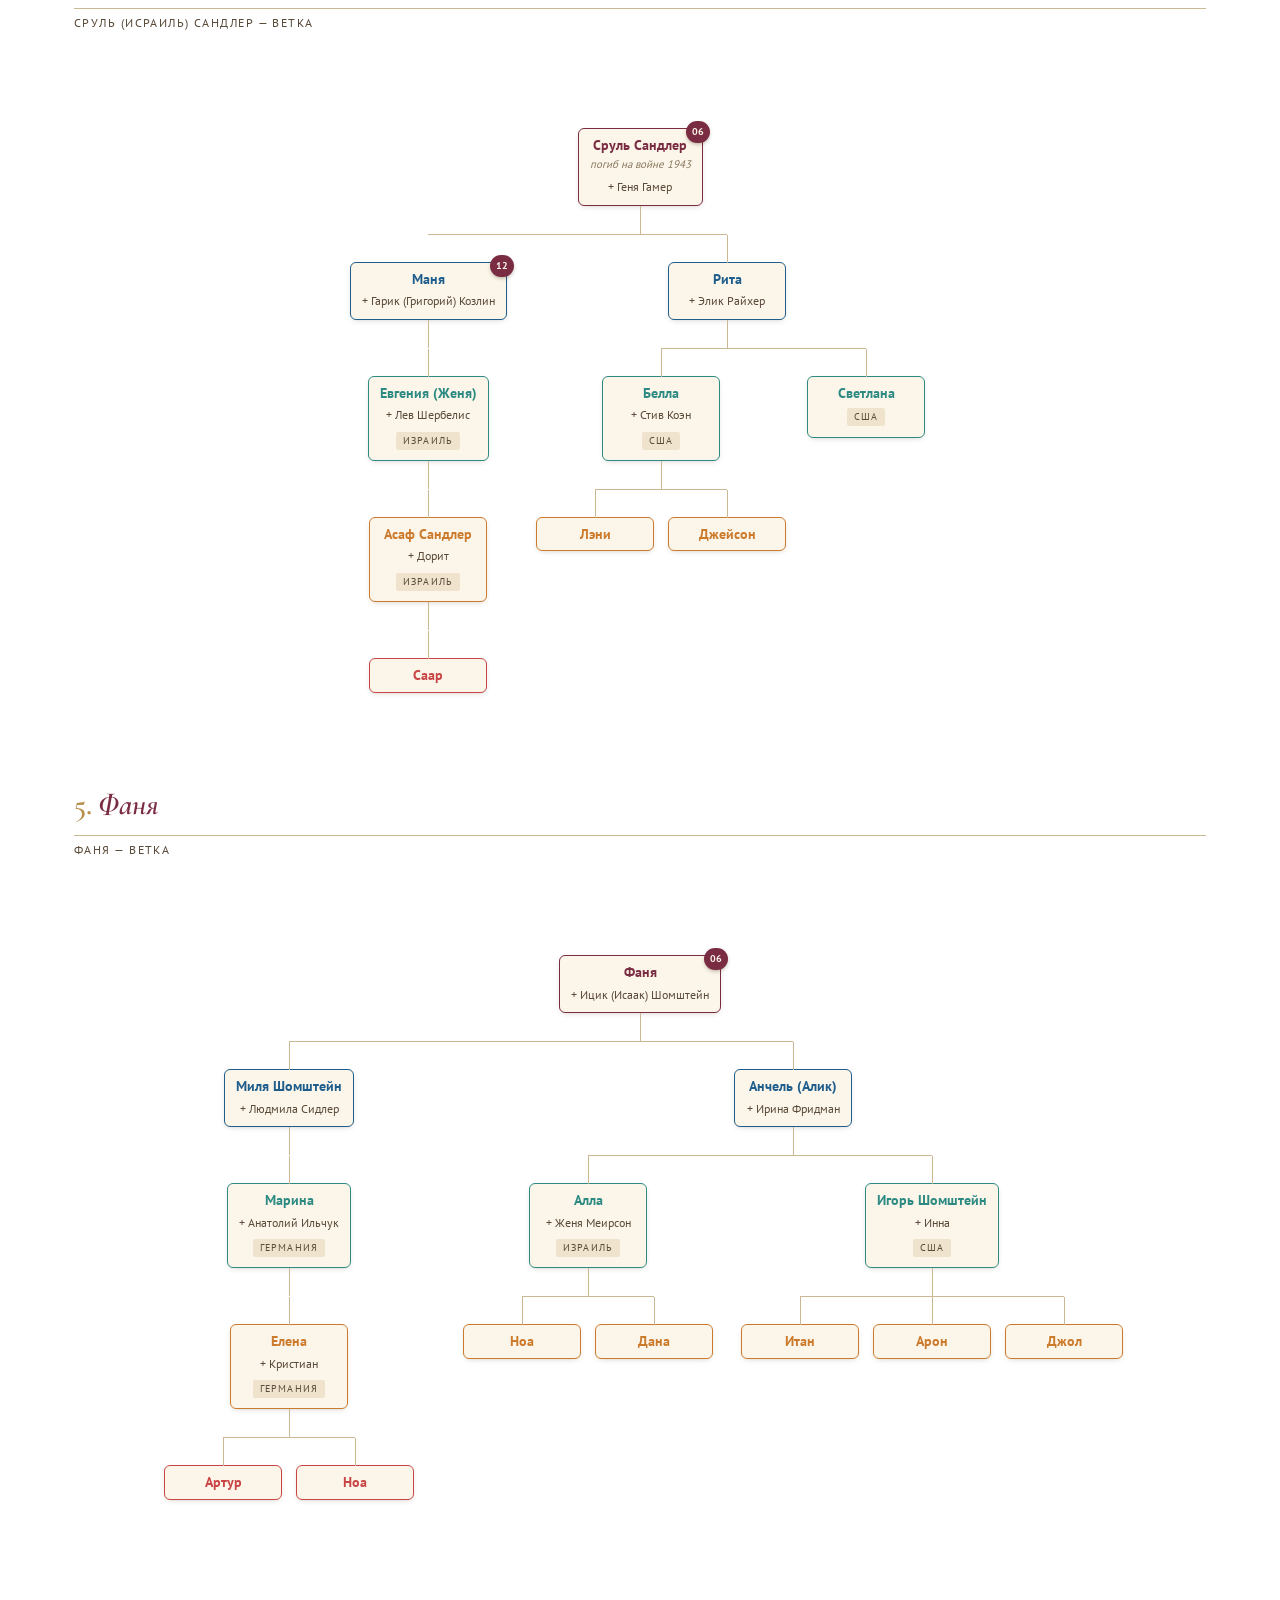
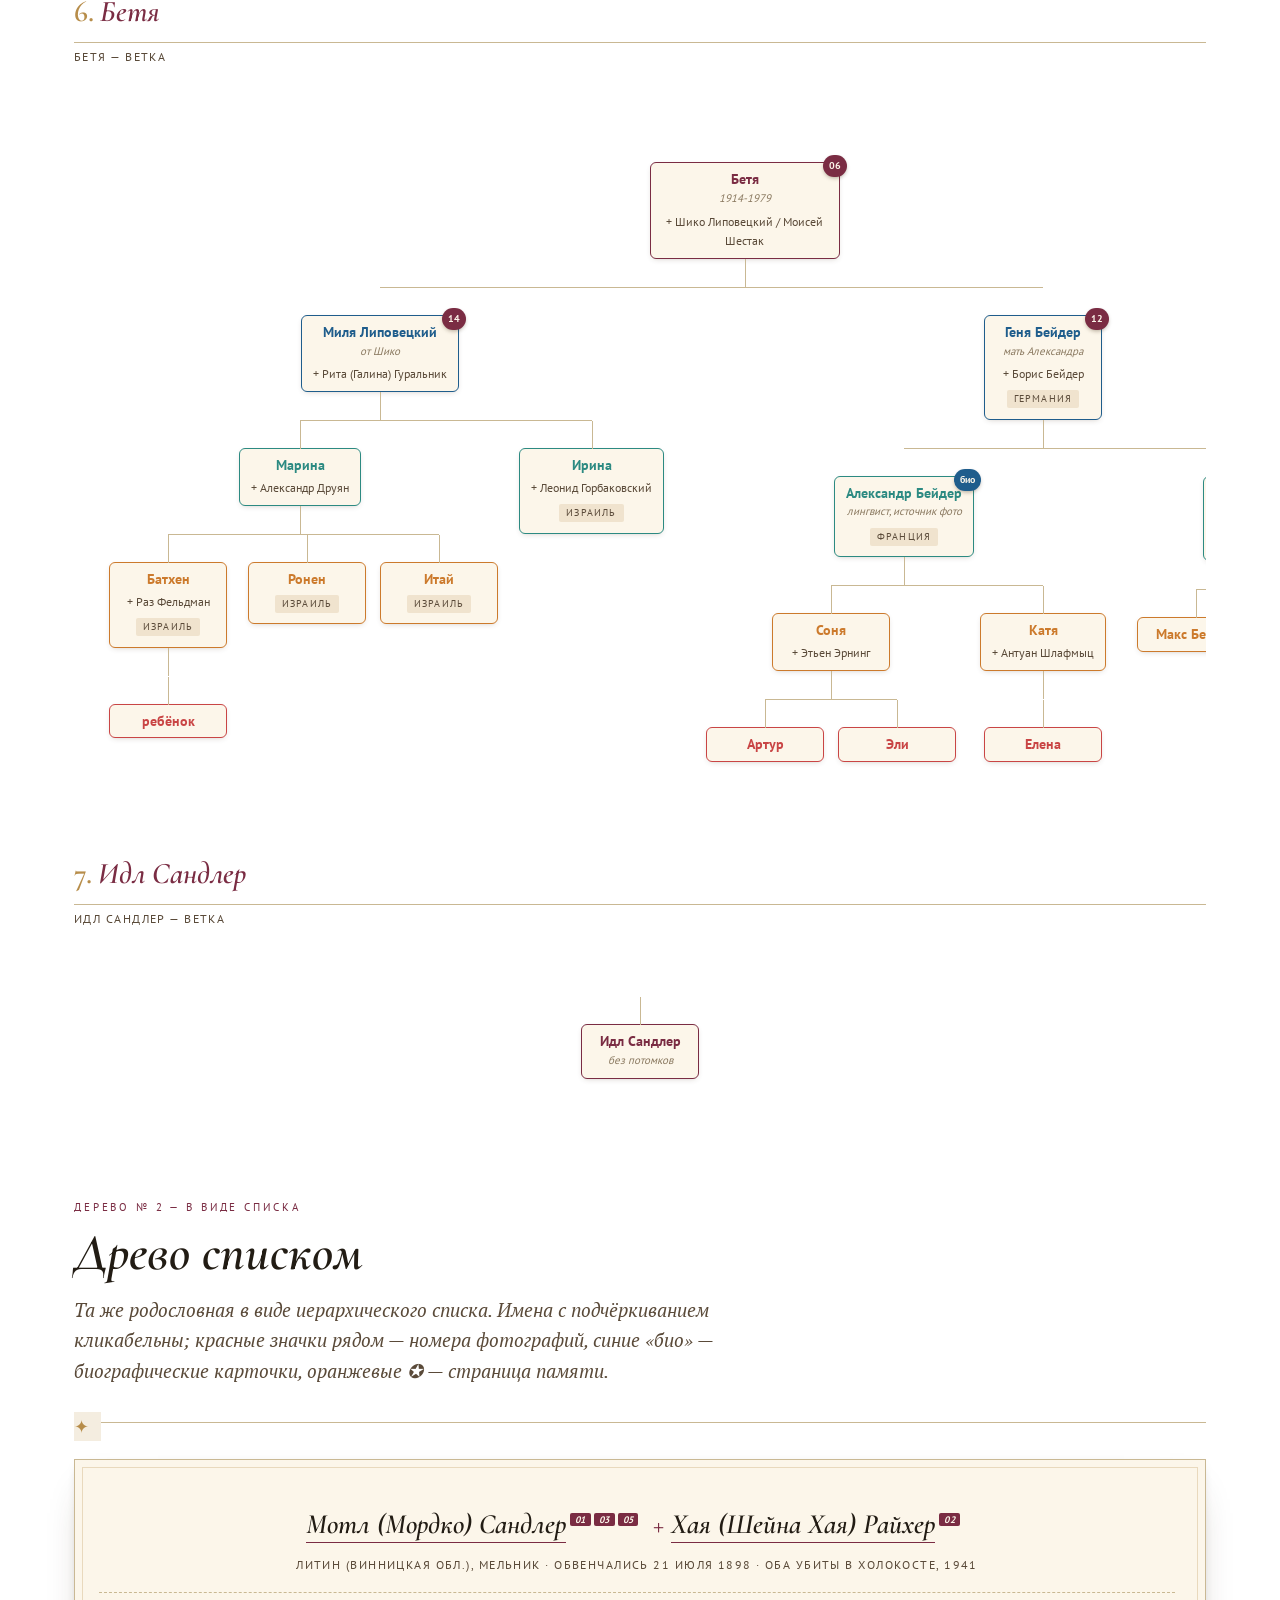
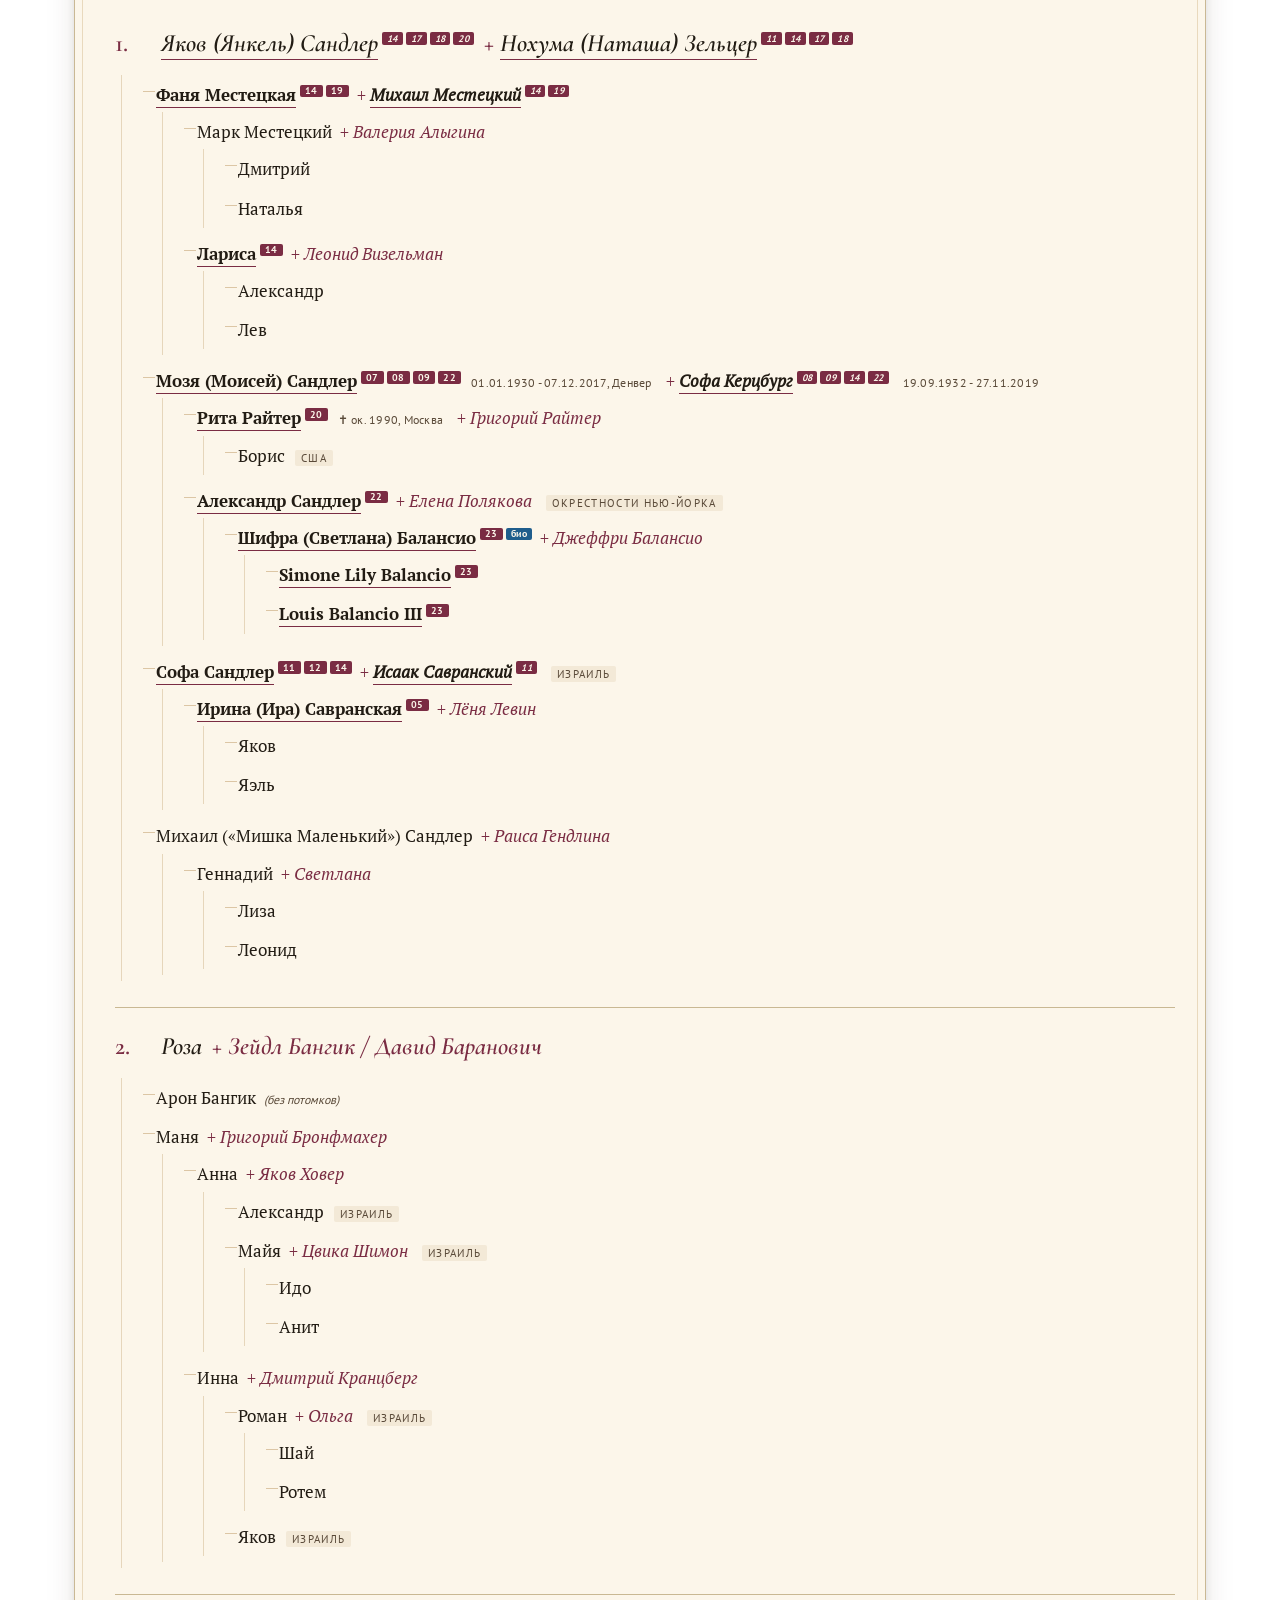
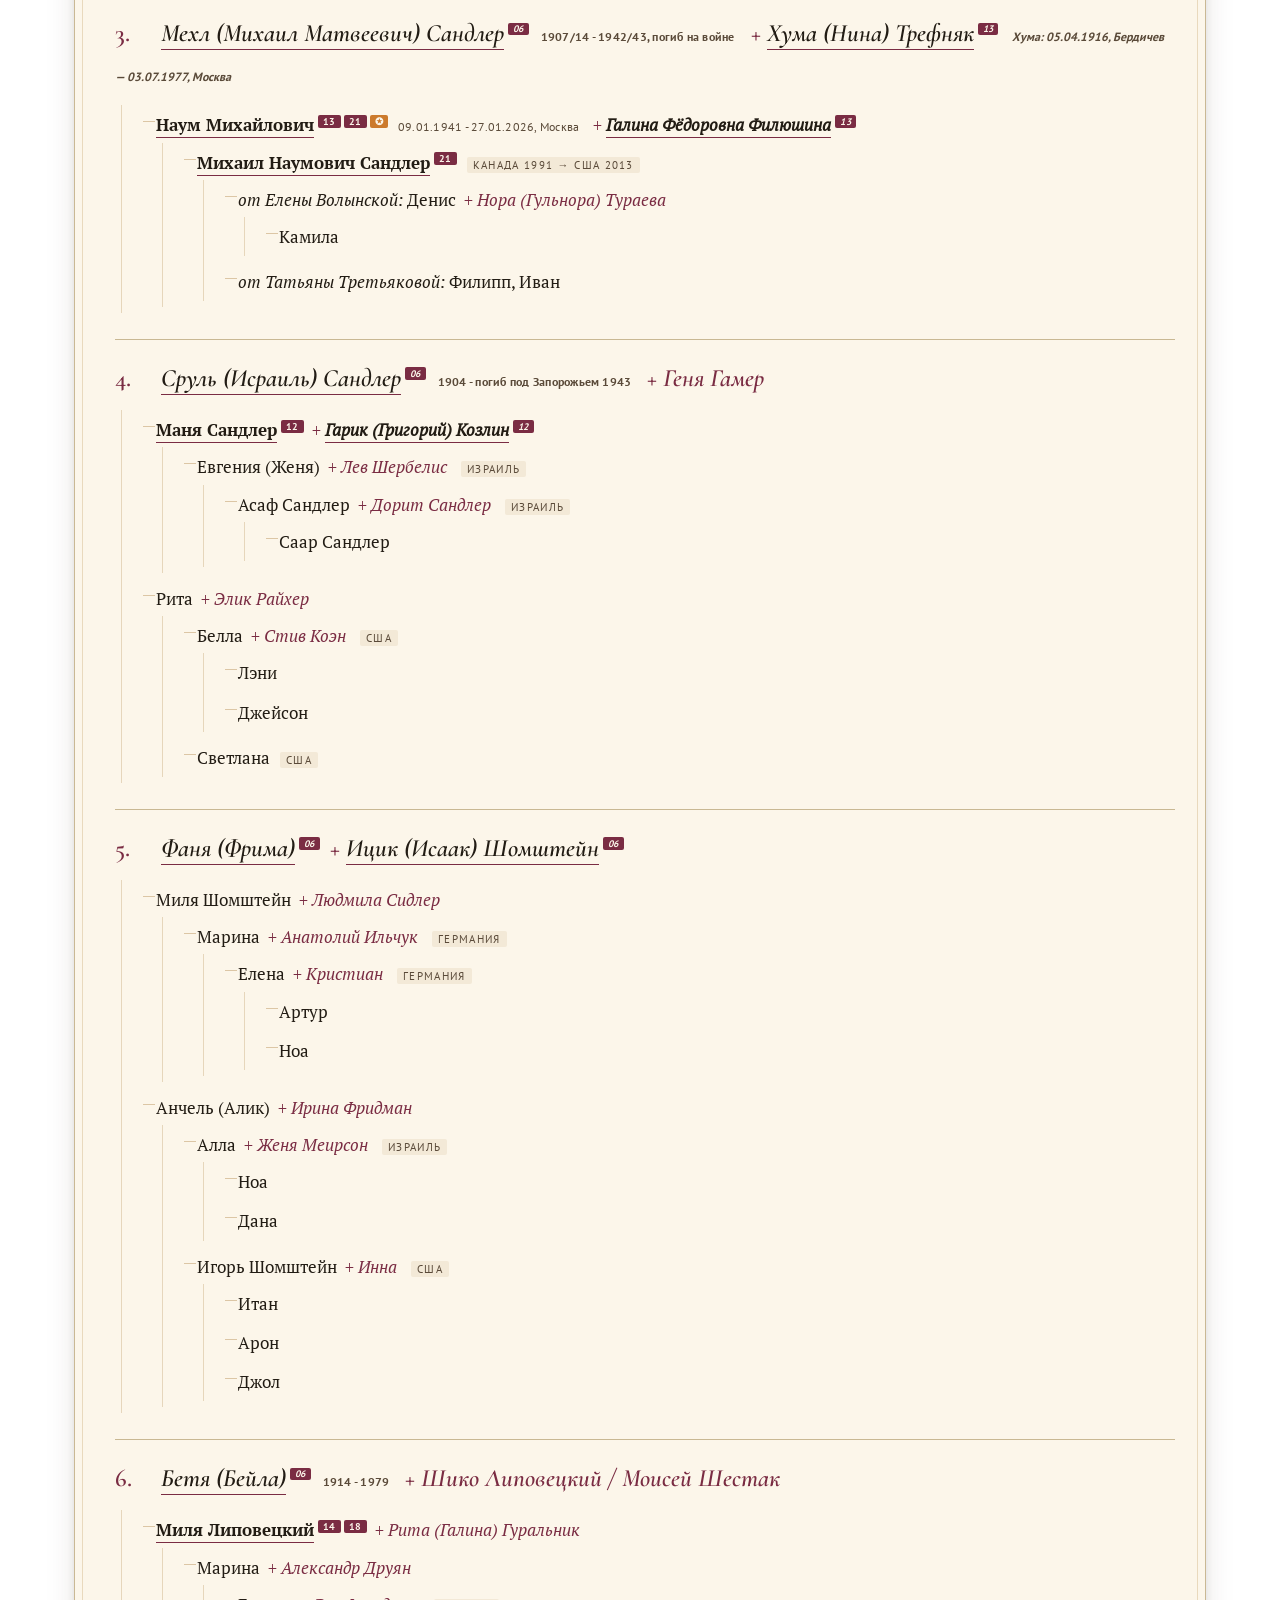
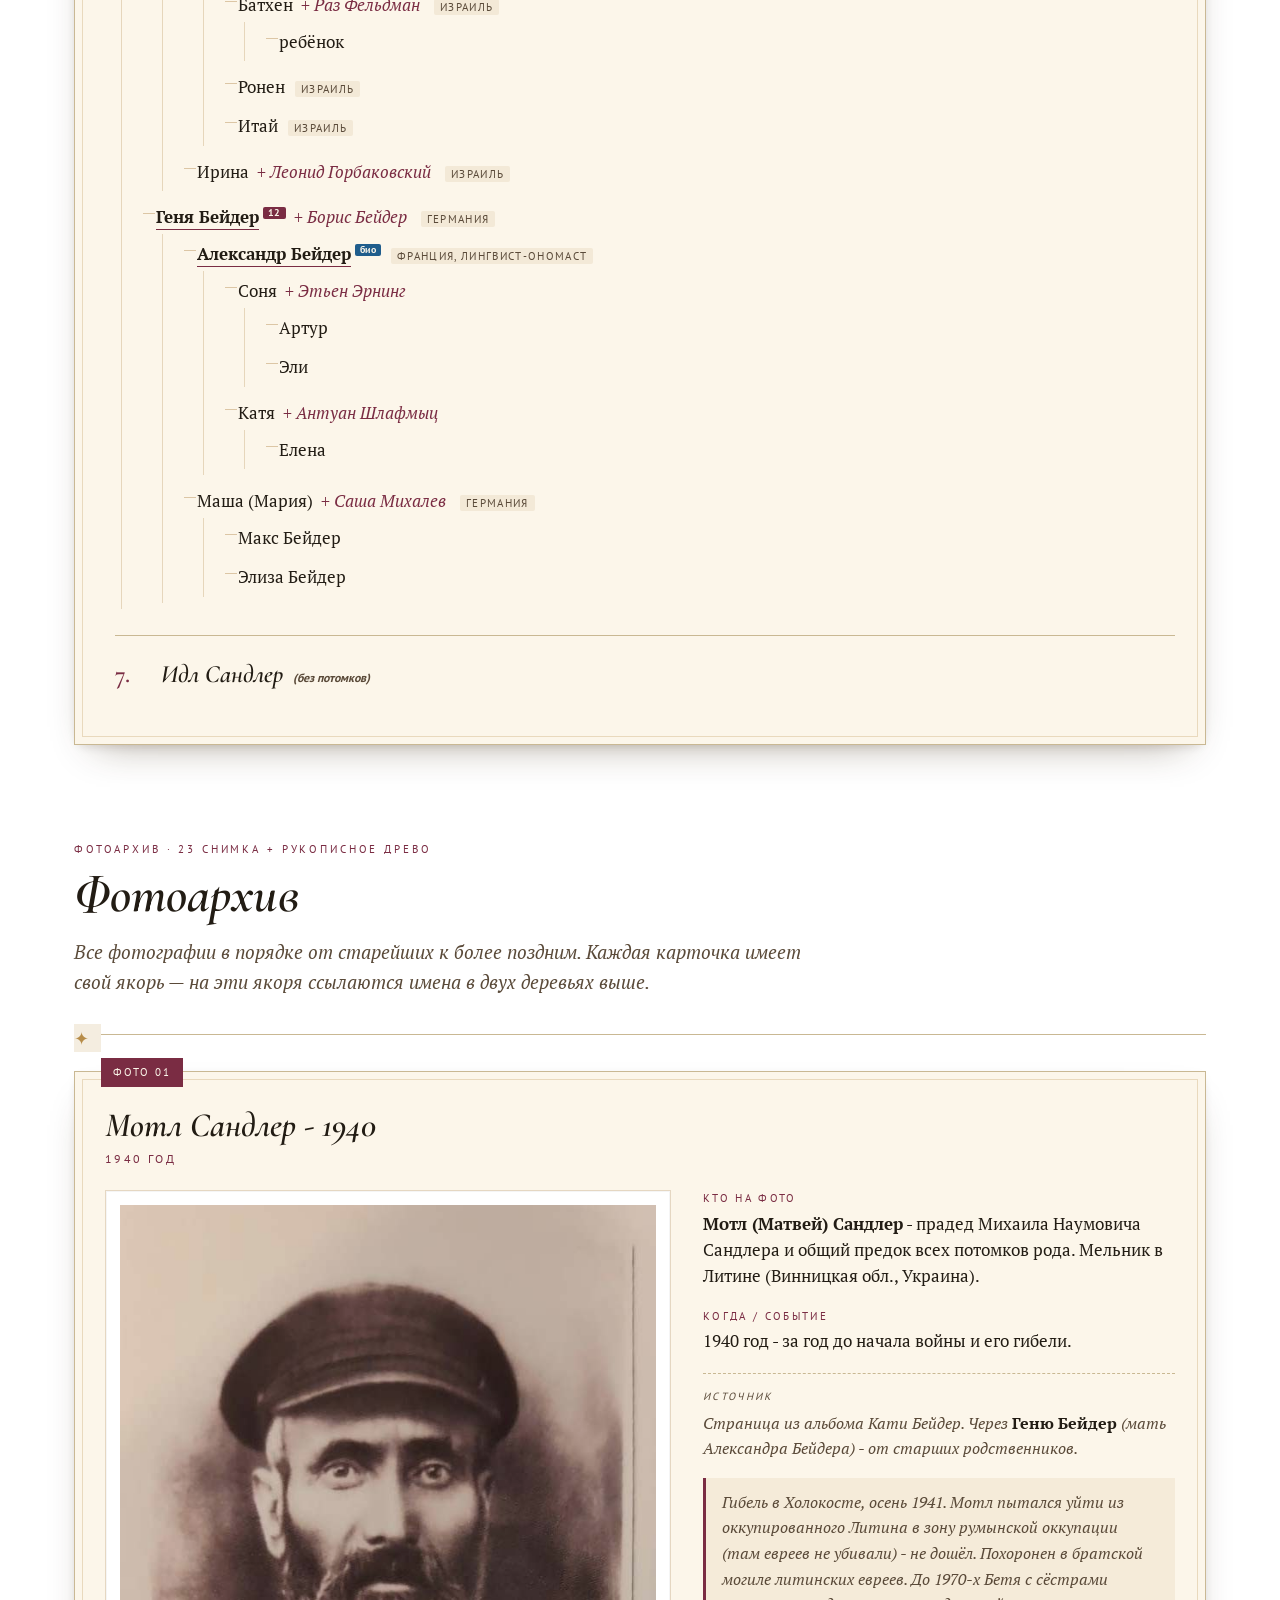
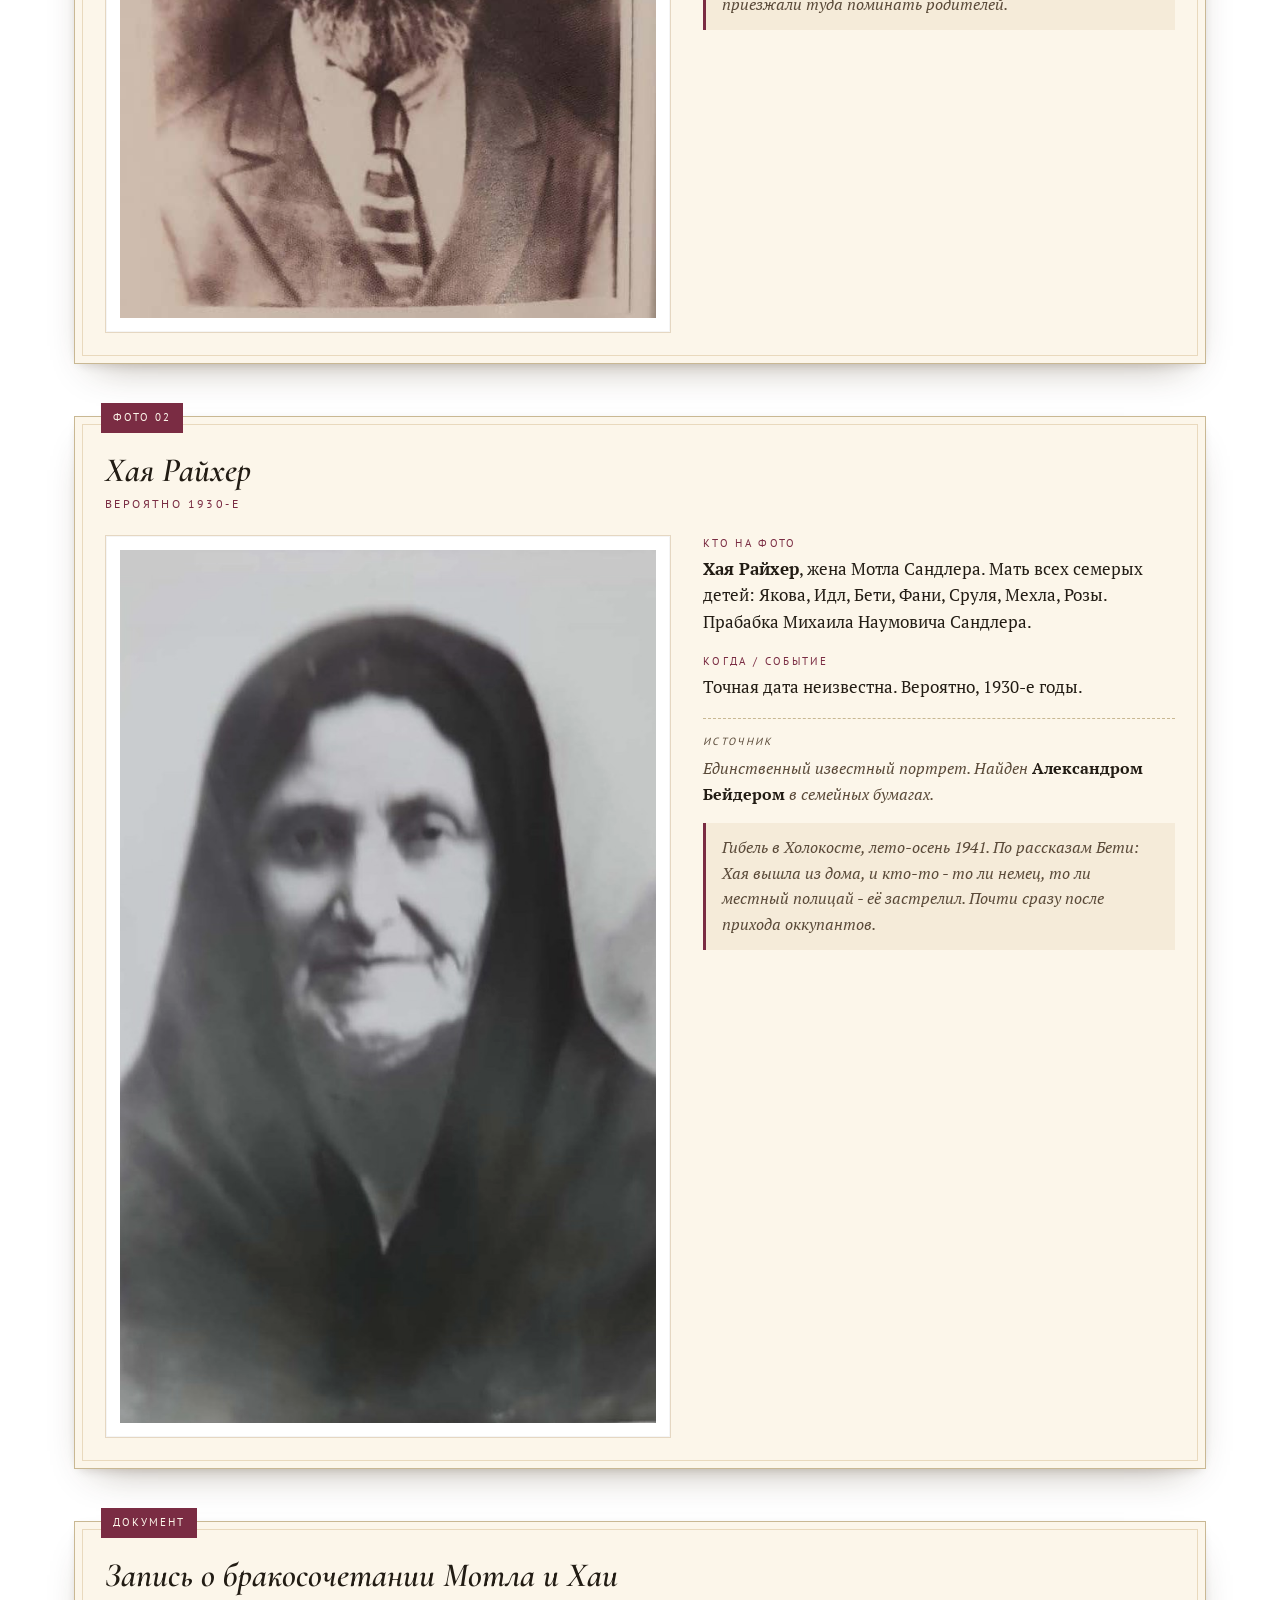
==== commit 1f9ac80e: "Рита Сандлер ✝ ок. 1990, Москва. Вопросы адресованы Алику и Боре - В визуальном дереве и списке-дере" ====
--- a/Result/index.html
+++ b/Result/index.html
@@ -1192,7 +1192,7 @@
 <div class="branch-title"><span class="num">1.</span>Яков (Янкель) Сандлер</div>
 <div class="branch-sub">Яков (Янкель) Сандлер &mdash; ветка</div>
 <div class="ctree">
-  <ul><li><a href="#tamara-edik-wedding" class="tnode-link"><div class="tnode g2"><span class="ph-marker">14</span><span class="nm">Яков Сандлер</span><span class="alt">Янкель</span><span class="sp">+ Нохума Зельцер</span></div></a><ul><li><a href="#tamara-edik-wedding" class="tnode-link"><div class="tnode g3"><span class="ph-marker">14</span><span class="nm">Фаня</span><span class="sp">+ Михаил Местецкий</span></div></a><ul><li><div class="tnode g4"><span class="nm">Марк</span><span class="sp">+ Валерия Алыгина</span></div><ul><li><div class="tnode g5"><span class="nm">Дмитрий</span></div></li><li><div class="tnode g5"><span class="nm">Наталья</span></div></li></ul></li><li><a href="#tamara-edik-wedding" class="tnode-link"><div class="tnode g4"><span class="ph-marker">14</span><span class="nm">Лариса</span><span class="alt">старшая</span><span class="sp">+ Леонид Визельман</span></div></a><ul><li><div class="tnode g5"><span class="nm">Александр</span></div></li><li><div class="tnode g5"><span class="nm">Лев</span></div></li></ul></li></ul></li><li><a href="#mozya-officer" class="tnode-link"><div class="tnode g3"><span class="ph-marker">07</span><span class="nm">Мозя</span><span class="alt">Моисей, в Денвере</span><span class="sp">+ Софа Керцбург</span></div></a><ul><li><a href="#yakov-with-rita" class="tnode-link"><div class="tnode g4"><span class="ph-marker">20</span><span class="nm">Рита</span><span class="sp">+ Григорий Райтер</span></div></a><ul><li><div class="tnode g5"><span class="nm">Борис</span><span class="pl">Денвер, США</span></div></li></ul></li><li><a href="#mozya-sofa-grave" class="tnode-link"><div class="tnode g4"><span class="ph-marker">22</span><span class="nm">Александр</span><span class="sp">+ Елена Полякова</span><span class="pl">окр. NY</span></div></a><ul><li><a href="#shifra-with-kids" class="tnode-link"><div class="tnode g5"><span class="ph-marker">23</span><span class="nm">Светлана Балансио</span><span class="alt">Shifra, урожд. Сандлер</span><span class="sp">+ Джеффри Балансио</span></div></a><ul><li><a href="#shifra-with-kids" class="tnode-link"><div class="tnode g6"><span class="ph-marker">23</span><span class="nm">Simone Lily Balancio</span><span class="alt">Сима</span></div></a></li><li><a href="#shifra-with-kids" class="tnode-link"><div class="tnode g6"><span class="ph-marker">23</span><span class="nm">Louis Balancio III</span><span class="alt">Луис</span></div></a></li></ul></li></ul></li></ul></li><li><a href="#sofa-redhead-wedding" class="tnode-link"><div class="tnode g3"><span class="ph-marker">11</span><span class="nm">Софа</span><span class="alt">в Израиле</span><span class="sp">+ Исаак Савранский</span><span class="pl">Израиль</span></div></a><ul><li><a href="#old-family-clean" class="tnode-link"><div class="tnode g4"><span class="ph-marker">05</span><span class="nm">Ирина</span><span class="alt">Ира Савранская</span><span class="sp">+ Лёня Левин</span></div></a><ul><li><div class="tnode g5"><span class="nm">Яков</span></div></li><li><div class="tnode g5"><span class="nm">Яэль</span></div></li></ul></li></ul></li><li><div class="tnode g3"><span class="nm">Михаил</span><span class="alt">«Мишка Маленький»</span><span class="sp">+ Раиса Гендлина</span></div><ul><li><div class="tnode g4"><span class="nm">Геннадий</span><span class="sp">+ Светлана</span></div><ul><li><div class="tnode g5"><span class="nm">Лиза</span></div></li><li><div class="tnode g5"><span class="nm">Леонид</span></div></li></ul></li></ul></li></ul></li></ul>
+  <ul><li><a href="#tamara-edik-wedding" class="tnode-link"><div class="tnode g2"><span class="ph-marker">14</span><span class="nm">Яков Сандлер</span><span class="alt">Янкель</span><span class="sp">+ Нохума Зельцер</span></div></a><ul><li><a href="#tamara-edik-wedding" class="tnode-link"><div class="tnode g3"><span class="ph-marker">14</span><span class="nm">Фаня</span><span class="sp">+ Михаил Местецкий</span></div></a><ul><li><div class="tnode g4"><span class="nm">Марк</span><span class="sp">+ Валерия Алыгина</span></div><ul><li><div class="tnode g5"><span class="nm">Дмитрий</span></div></li><li><div class="tnode g5"><span class="nm">Наталья</span></div></li></ul></li><li><a href="#tamara-edik-wedding" class="tnode-link"><div class="tnode g4"><span class="ph-marker">14</span><span class="nm">Лариса</span><span class="alt">старшая</span><span class="sp">+ Леонид Визельман</span></div></a><ul><li><div class="tnode g5"><span class="nm">Александр</span></div></li><li><div class="tnode g5"><span class="nm">Лев</span></div></li></ul></li></ul></li><li><a href="#mozya-officer" class="tnode-link"><div class="tnode g3"><span class="ph-marker">07</span><span class="nm">Мозя</span><span class="alt">Моисей, в Денвере</span><span class="sp">+ Софа Керцбург</span></div></a><ul><li><a href="#yakov-with-rita" class="tnode-link"><div class="tnode g4"><span class="ph-marker">20</span><span class="nm">Рита</span><span class="alt">✝ ок. 1990, Москва</span><span class="sp">+ Григорий Райтер</span></div></a><ul><li><div class="tnode g5"><span class="nm">Борис</span><span class="pl">Денвер, США</span></div></li></ul></li><li><a href="#mozya-sofa-grave" class="tnode-link"><div class="tnode g4"><span class="ph-marker">22</span><span class="nm">Александр</span><span class="sp">+ Елена Полякова</span><span class="pl">окр. NY</span></div></a><ul><li><a href="#shifra-with-kids" class="tnode-link"><div class="tnode g5"><span class="ph-marker">23</span><span class="nm">Светлана Балансио</span><span class="alt">Shifra, урожд. Сандлер</span><span class="sp">+ Джеффри Балансио</span></div></a><ul><li><a href="#shifra-with-kids" class="tnode-link"><div class="tnode g6"><span class="ph-marker">23</span><span class="nm">Simone Lily Balancio</span><span class="alt">Сима</span></div></a></li><li><a href="#shifra-with-kids" class="tnode-link"><div class="tnode g6"><span class="ph-marker">23</span><span class="nm">Louis Balancio III</span><span class="alt">Луис</span></div></a></li></ul></li></ul></li></ul></li><li><a href="#sofa-redhead-wedding" class="tnode-link"><div class="tnode g3"><span class="ph-marker">11</span><span class="nm">Софа</span><span class="alt">в Израиле</span><span class="sp">+ Исаак Савранский</span><span class="pl">Израиль</span></div></a><ul><li><a href="#old-family-clean" class="tnode-link"><div class="tnode g4"><span class="ph-marker">05</span><span class="nm">Ирина</span><span class="alt">Ира Савранская</span><span class="sp">+ Лёня Левин</span></div></a><ul><li><div class="tnode g5"><span class="nm">Яков</span></div></li><li><div class="tnode g5"><span class="nm">Яэль</span></div></li></ul></li></ul></li><li><div class="tnode g3"><span class="nm">Михаил</span><span class="alt">«Мишка Маленький»</span><span class="sp">+ Раиса Гендлина</span></div><ul><li><div class="tnode g4"><span class="nm">Геннадий</span><span class="sp">+ Светлана</span></div><ul><li><div class="tnode g5"><span class="nm">Лиза</span></div></li><li><div class="tnode g5"><span class="nm">Леонид</span></div></li></ul></li></ul></li></ul></li></ul>
 </div>
 
 
@@ -1272,7 +1272,7 @@
         </li>
         <li><a href="#mozya-officer" class="linked-name">Мозя (Моисей) Сандлер</a><sup class="ref-cluster"><a href="#mozya-officer" class="ph-ref" title="фото 7">07</a><a href="#mozya-wedding" class="ph-ref" title="фото 8">08</a><a href="#mozya-wedding-duplicate" class="ph-ref" title="фото 9">09</a><a href="#mozya-sofa-grave" class="ph-ref" title="фото 22">22</a></sup> <span class="dates">01.01.1930 - 07.12.2017, Денвер</span> <span class="m">+ <a href="#mozya-wedding" class="linked-name">Софа Керцбург</a><sup class="ref-cluster"><a href="#mozya-wedding" class="ph-ref" title="фото 8">08</a><a href="#mozya-wedding-duplicate" class="ph-ref" title="фото 9">09</a><a href="#tamara-edik-wedding" class="ph-ref" title="фото 14">14</a><a href="#mozya-sofa-grave" class="ph-ref" title="фото 22">22</a></sup></span> <span class="dates">19.09.1932 - 27.11.2019</span>
           <ul>
-            <li><a href="#yakov-with-rita" class="linked-name">Рита Райтер</a><sup class="ref-cluster"><a href="#yakov-with-rita" class="ph-ref" title="фото 20">20</a></sup> <span class="m">+ Григорий Райтер</span>
+            <li><a href="#yakov-with-rita" class="linked-name">Рита Райтер</a><sup class="ref-cluster"><a href="#yakov-with-rita" class="ph-ref" title="фото 20">20</a></sup> <span class="dates">✝ ок. 1990, Москва</span> <span class="m">+ Григорий Райтер</span>
               <ul><li>Борис <span class="place">США</span></li></ul>
             </li>
             <li><a href="#mozya-sofa-grave" class="linked-name">Александр Сандлер</a><sup class="ref-cluster"><a href="#mozya-sofa-grave" class="ph-ref" title="фото 22">22</a></sup> <span class="m">+ Елена Полякова</span> <span class="place">окрестности Нью-Йорка</span>
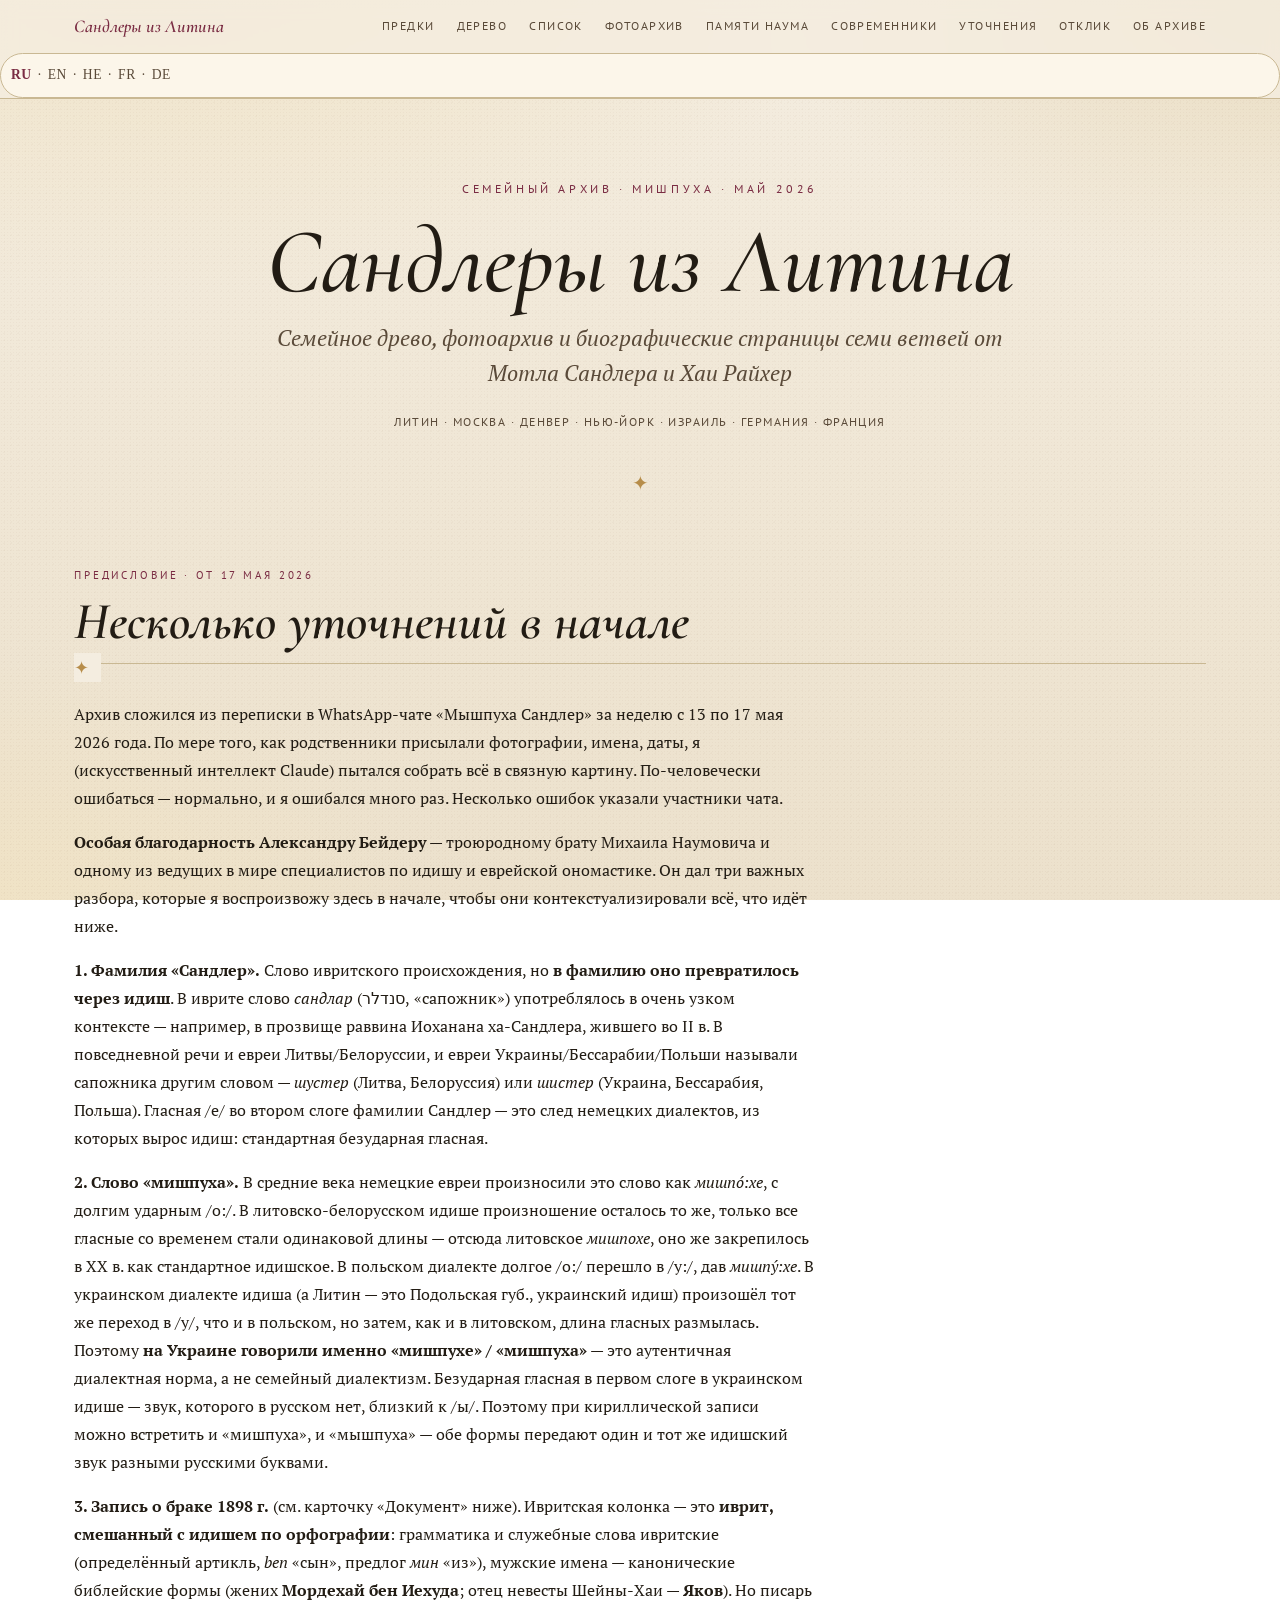
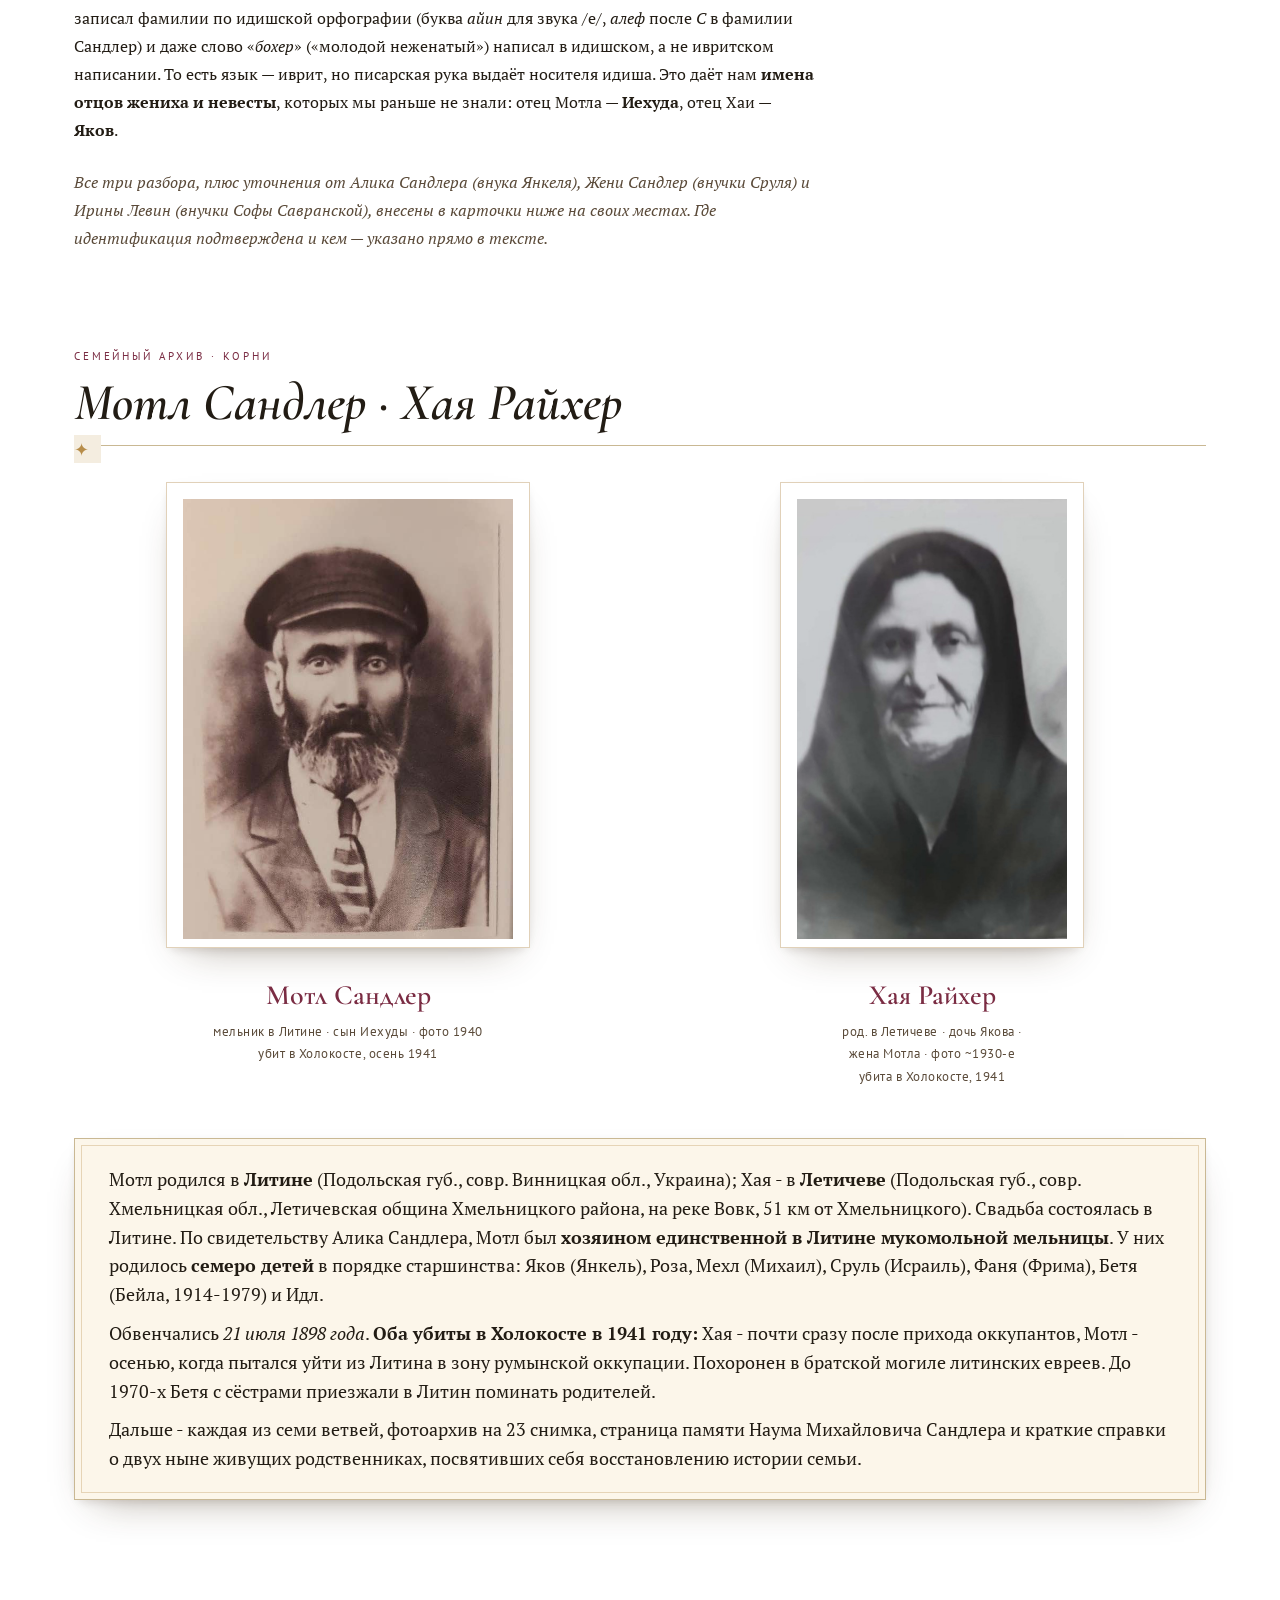
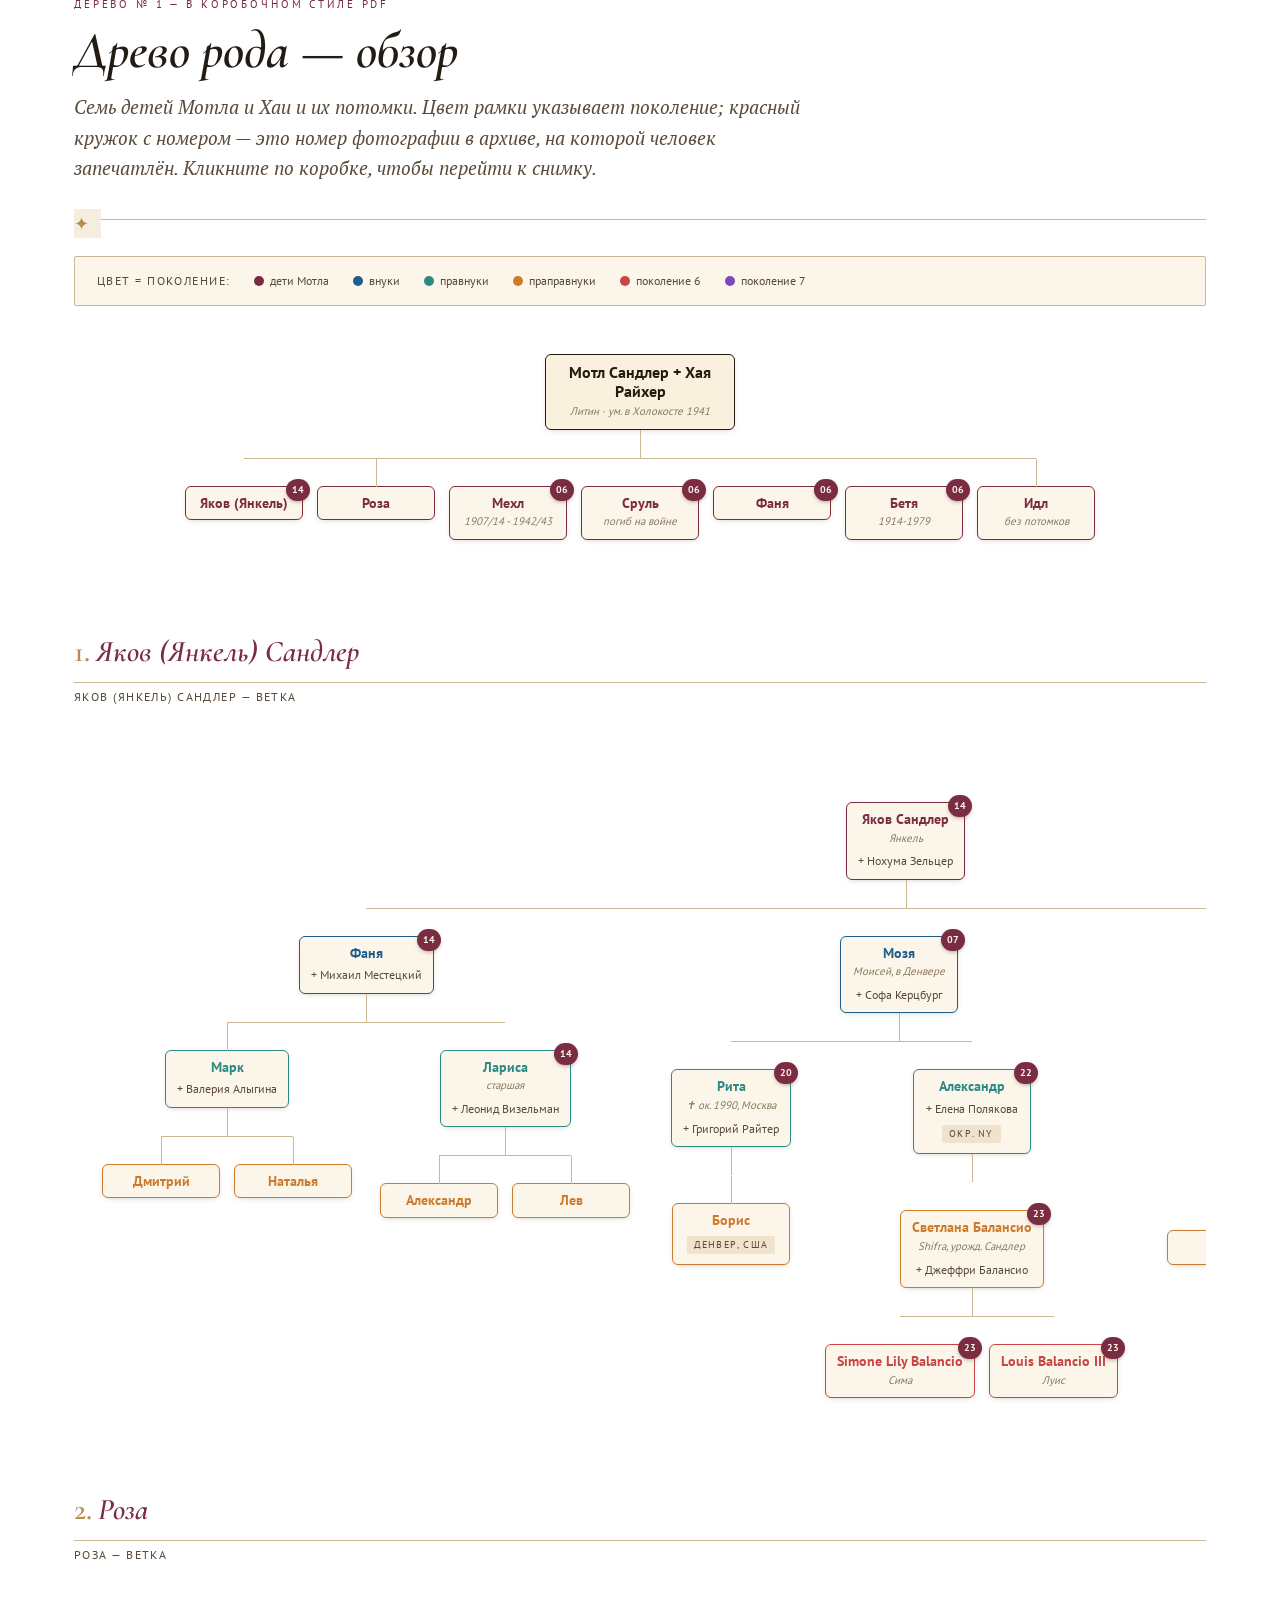
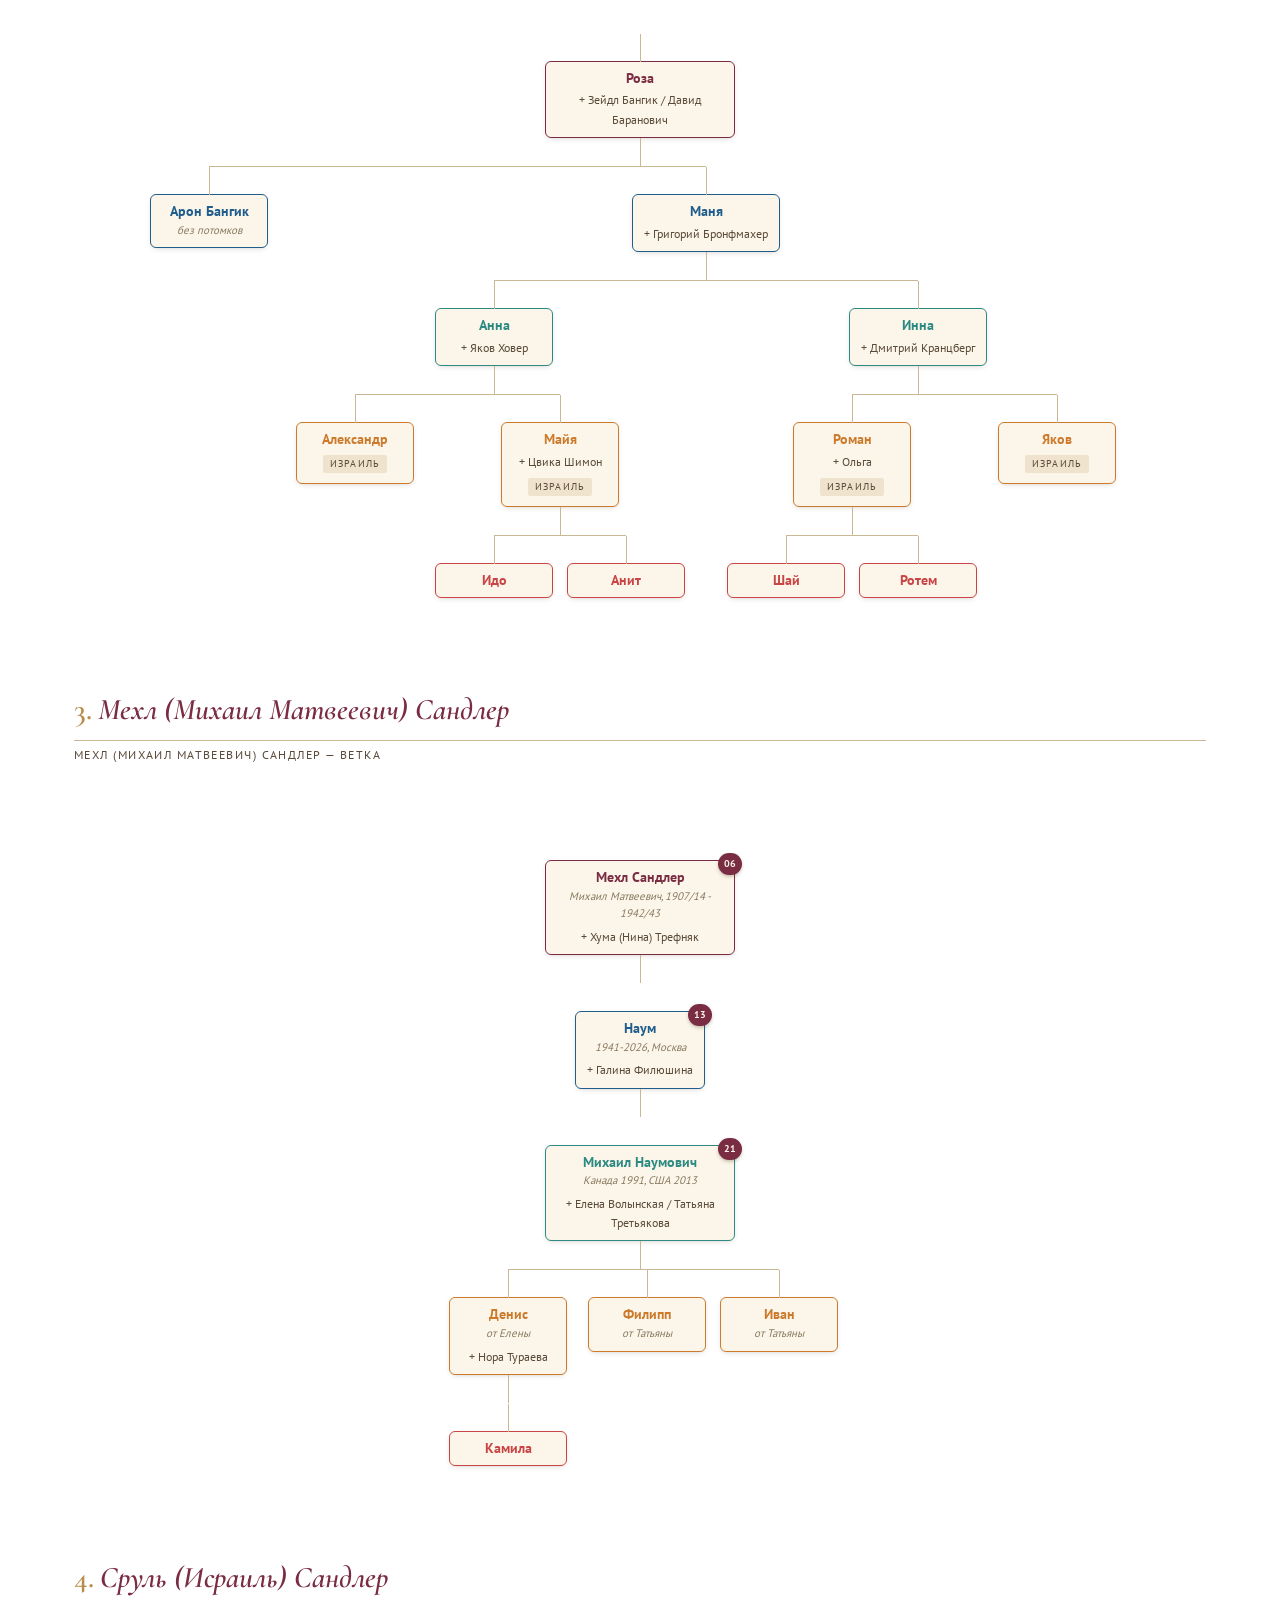
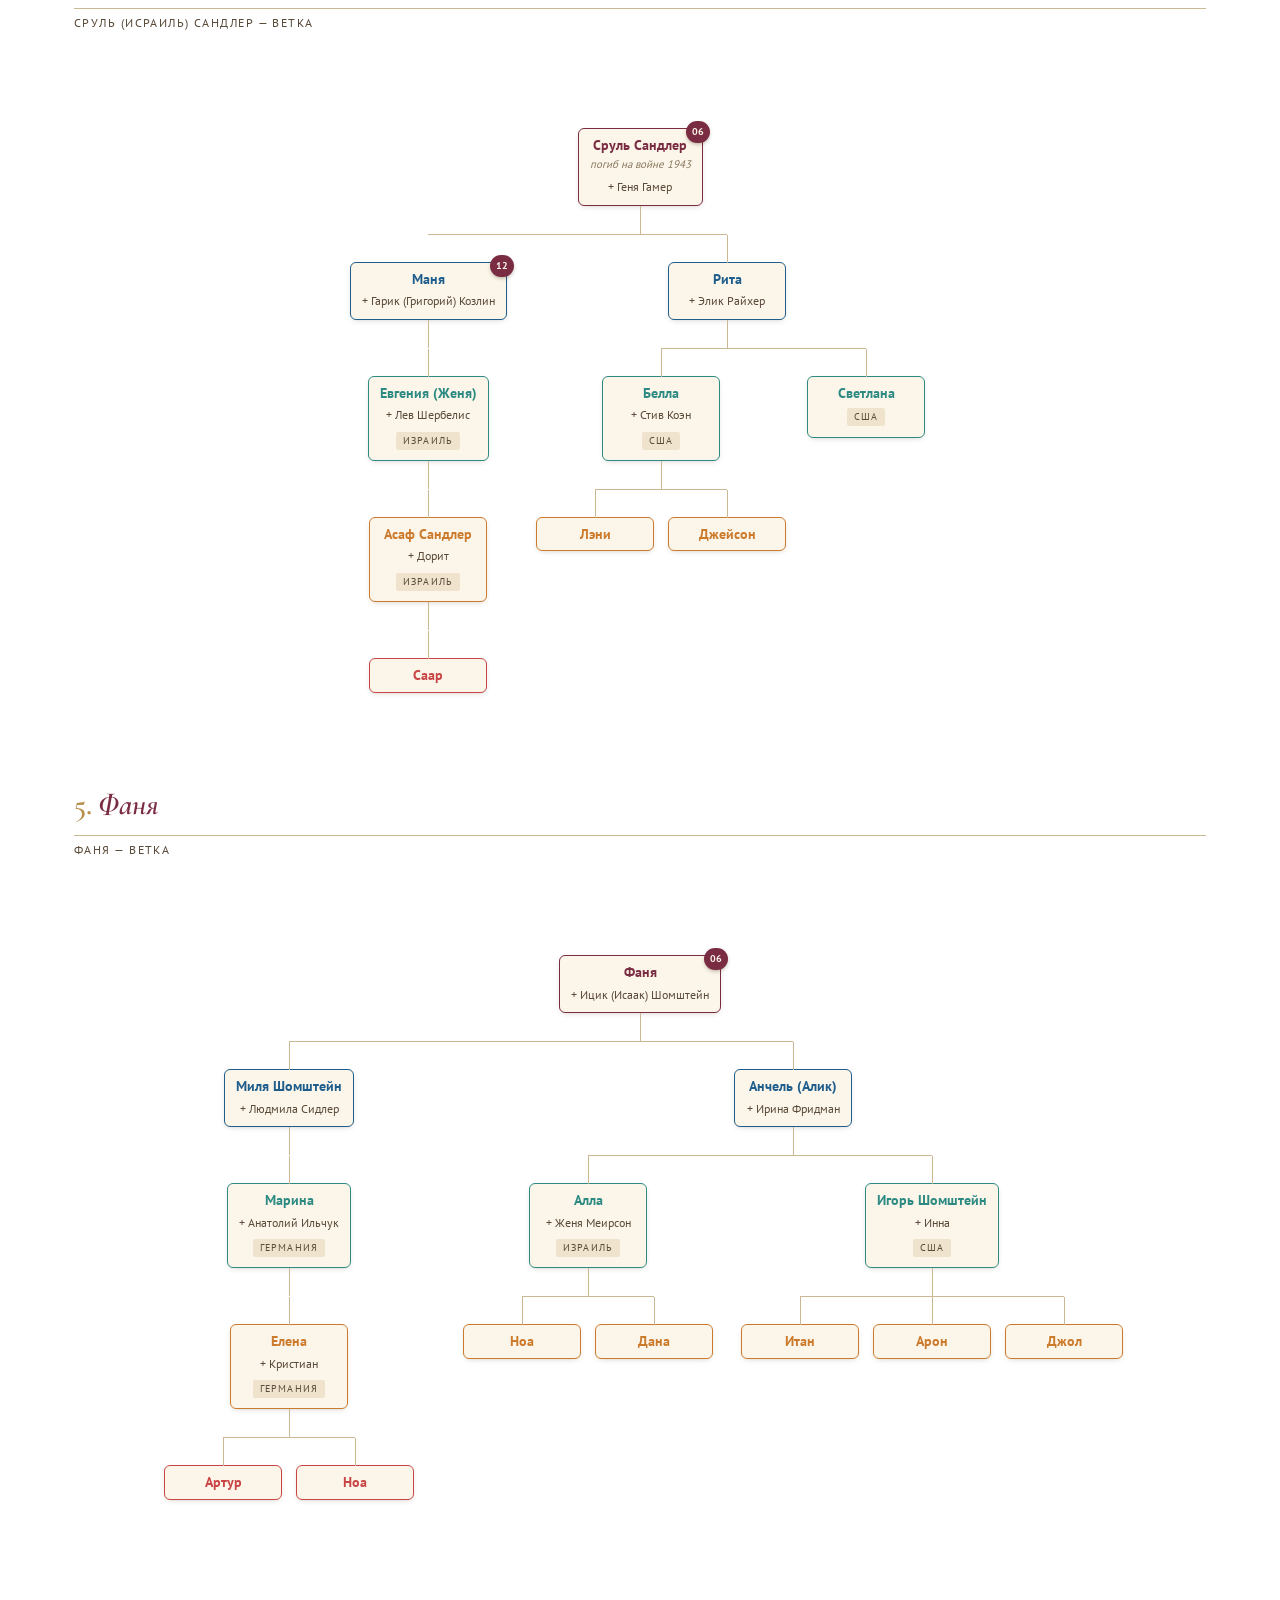
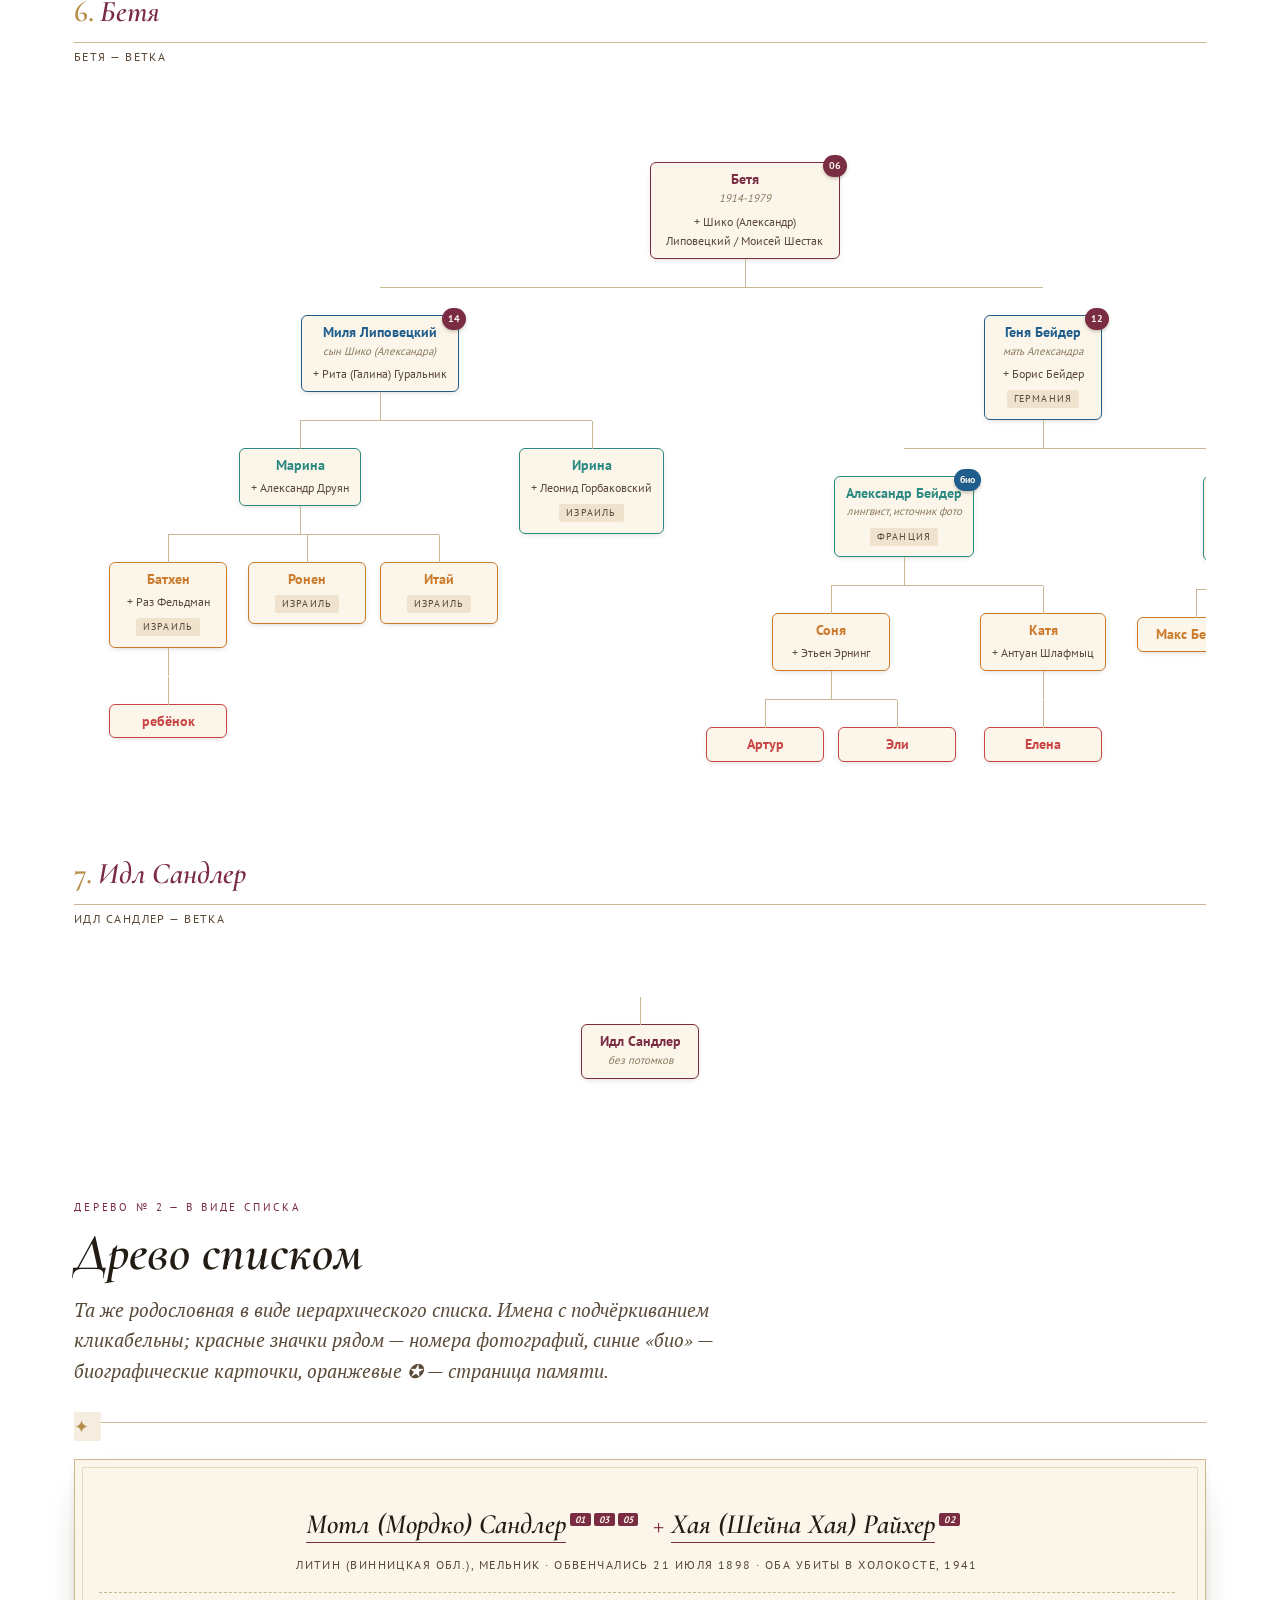
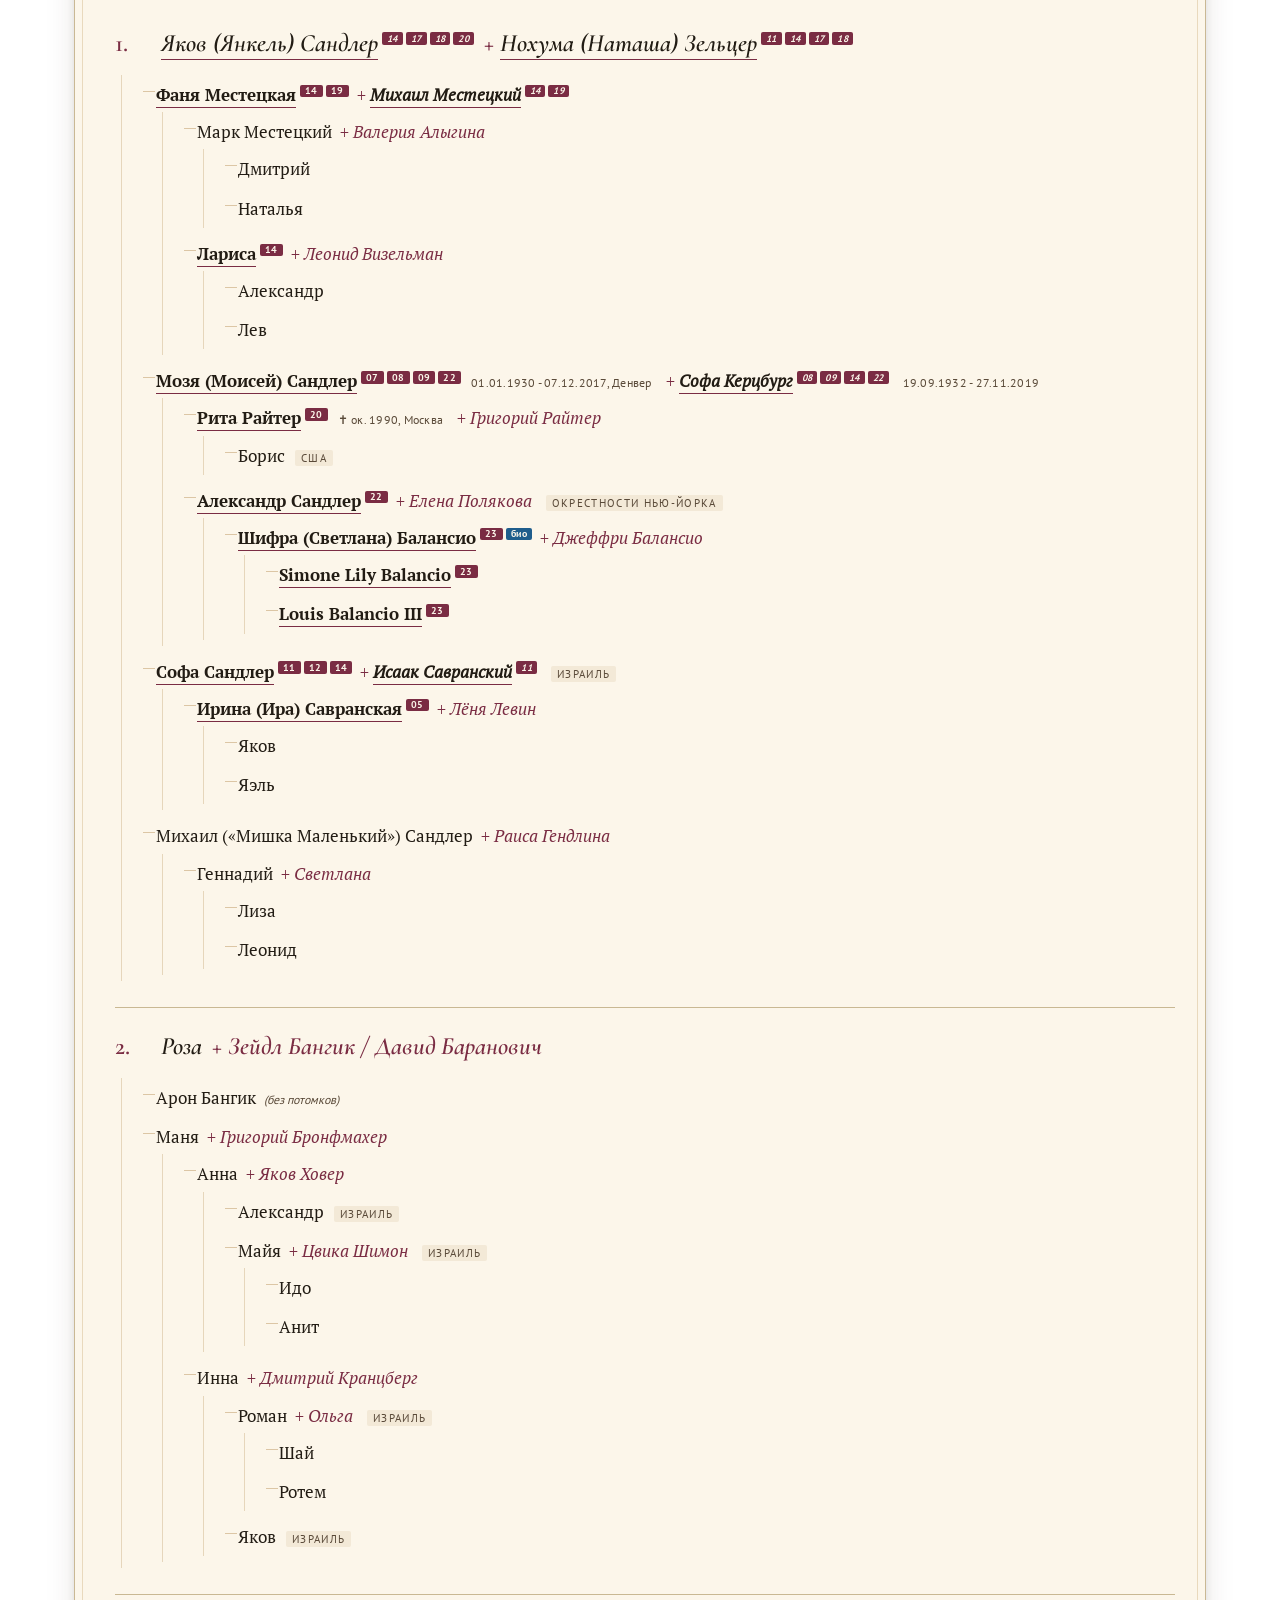
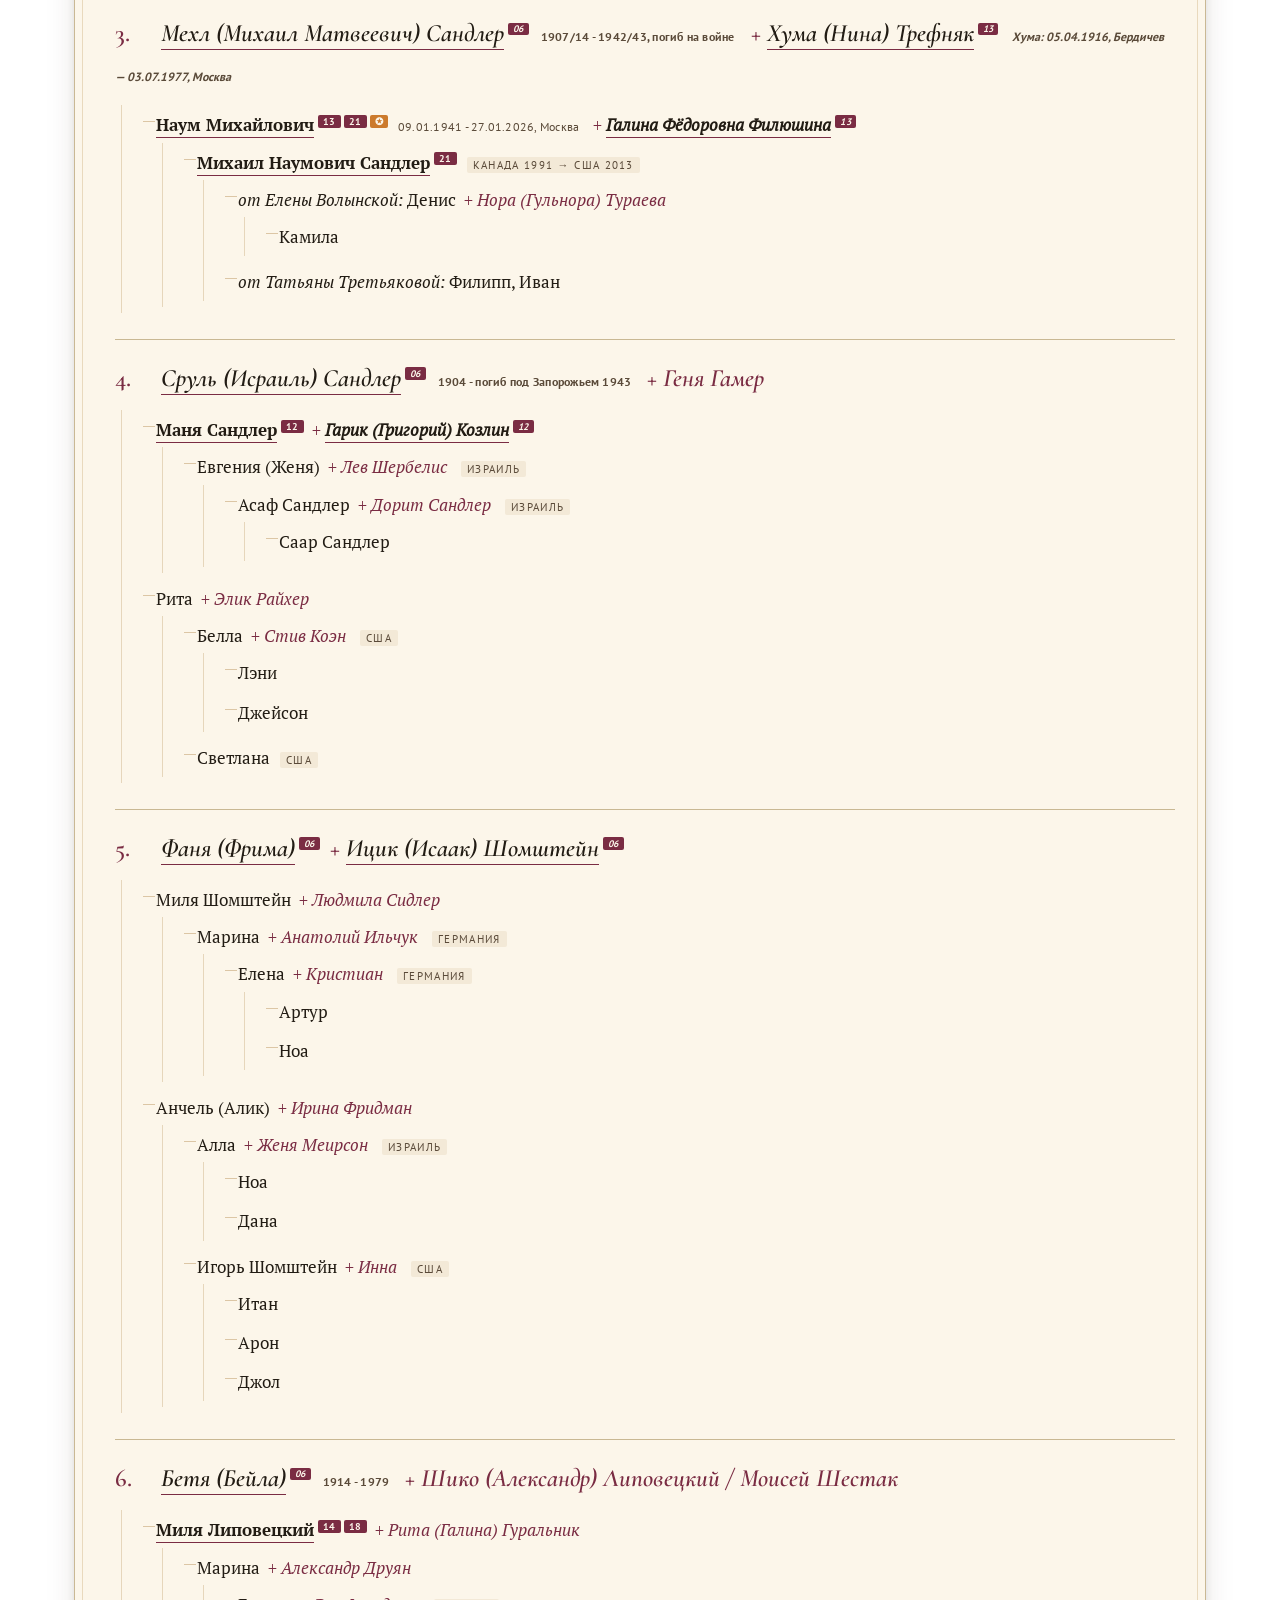
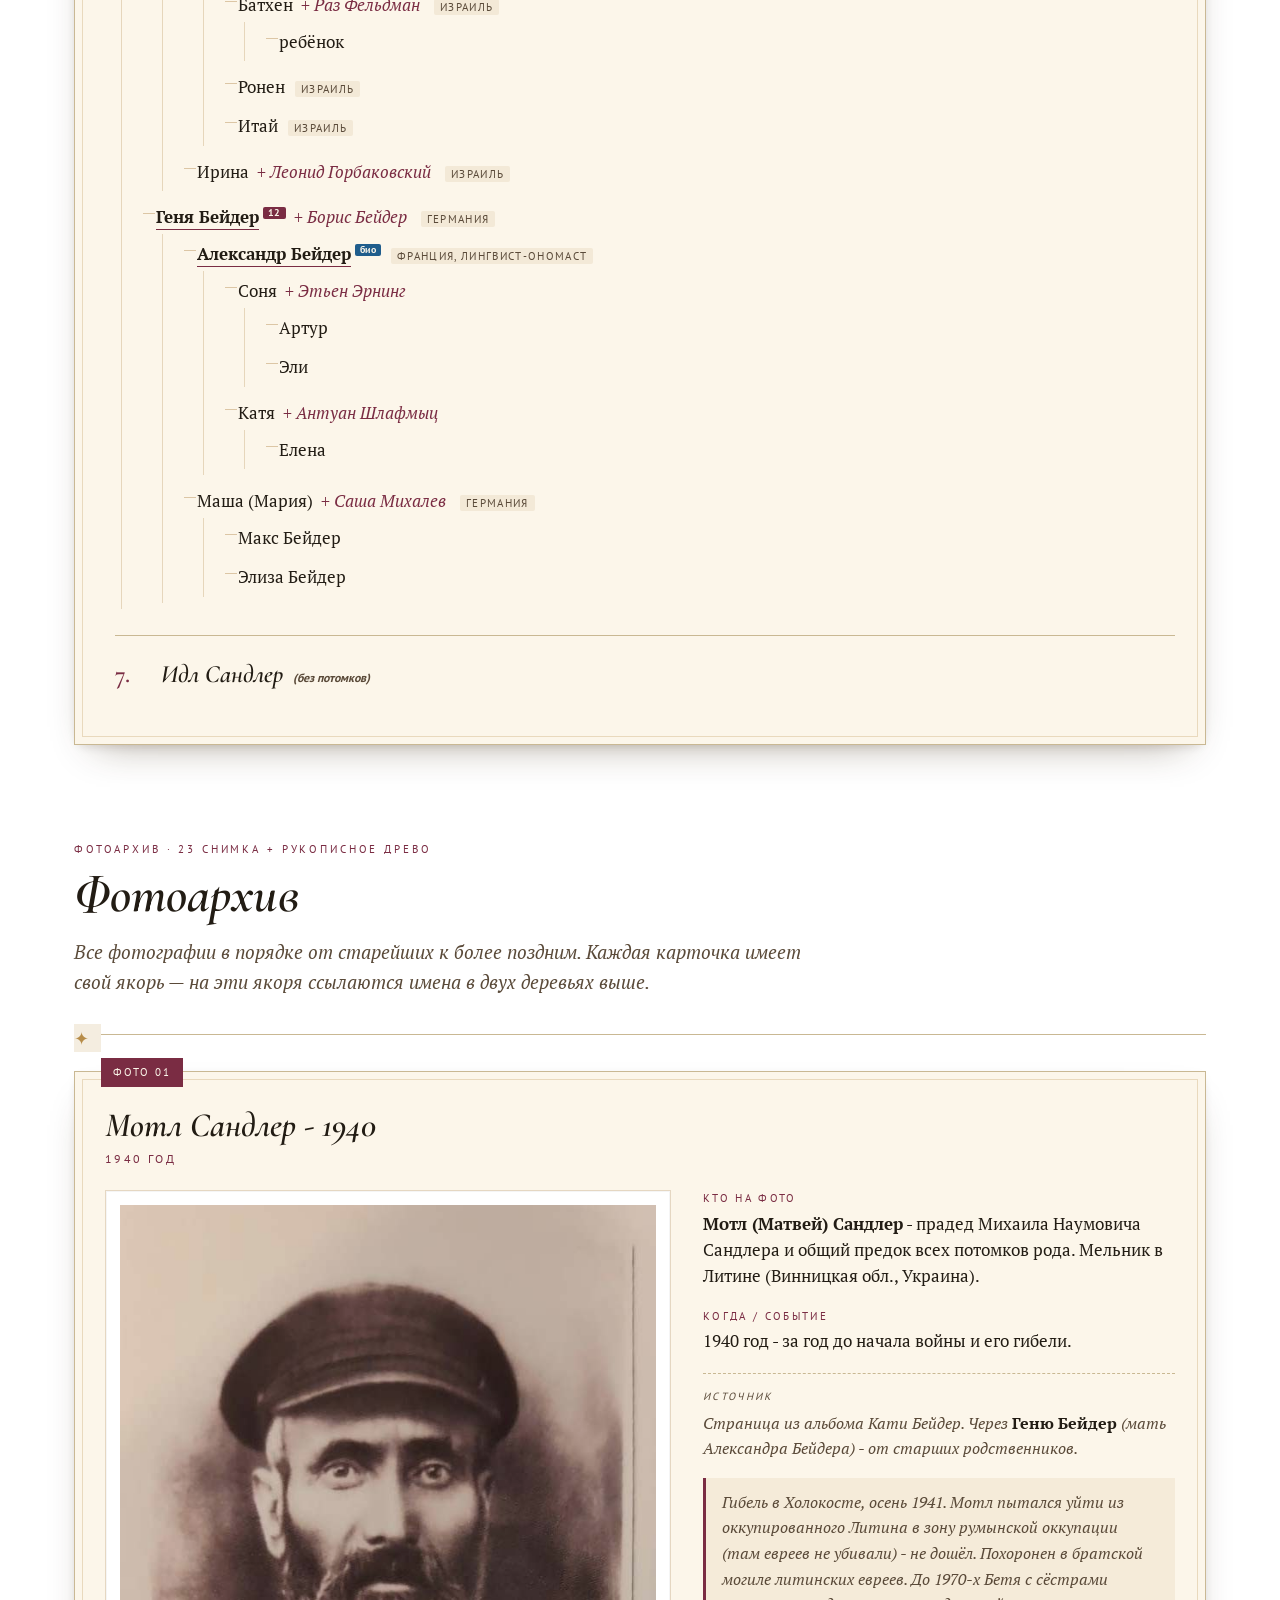
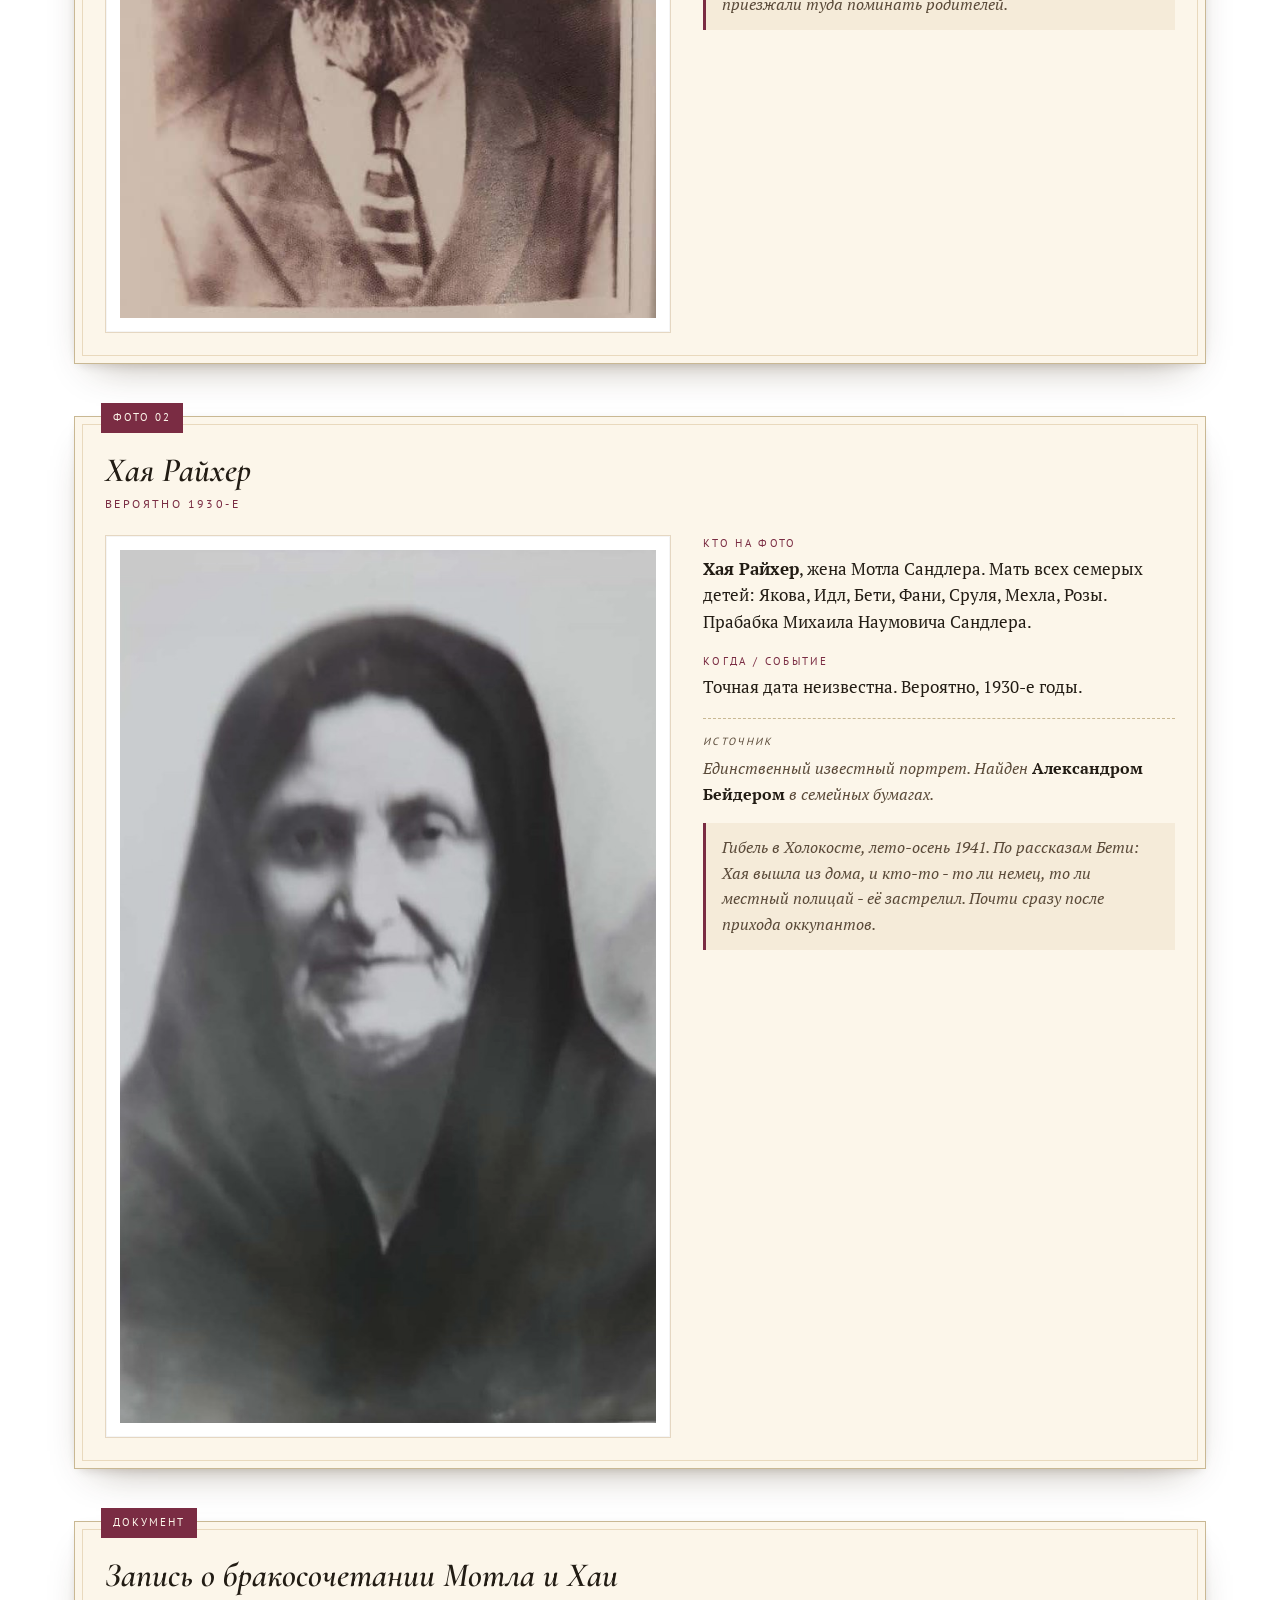
==== commit e00cd102: "Закрыт вопрос про Милю Липовецкого: отец - Шико (Александр) Липовецкий - Дерево (визуальное и список" ====
--- a/Result/index.html
+++ b/Result/index.html
@@ -1227,7 +1227,7 @@
 <div class="branch-title"><span class="num">6.</span>Бетя</div>
 <div class="branch-sub">Бетя &mdash; ветка</div>
 <div class="ctree">
-  <ul><li><a href="#betya-mehl-fanya-prewar" class="tnode-link"><div class="tnode g2"><span class="ph-marker">06</span><span class="nm">Бетя</span><span class="alt">1914-1979</span><span class="sp">+ Шико Липовецкий / Моисей Шестак</span></div></a><ul><li><a href="#tamara-edik-wedding" class="tnode-link"><div class="tnode g3"><span class="ph-marker">14</span><span class="nm">Миля Липовецкий</span><span class="alt">от Шико</span><span class="sp">+ Рита (Галина) Гуральник</span></div></a><ul><li><div class="tnode g4"><span class="nm">Марина</span><span class="sp">+ Александр Друян</span></div><ul><li><div class="tnode g5"><span class="nm">Батхен</span><span class="sp">+ Раз Фельдман</span><span class="pl">Израиль</span></div><ul><li><div class="tnode g6"><span class="nm">ребёнок</span></div></li></ul></li><li><div class="tnode g5"><span class="nm">Ронен</span><span class="pl">Израиль</span></div></li><li><div class="tnode g5"><span class="nm">Итай</span><span class="pl">Израиль</span></div></li></ul></li><li><div class="tnode g4"><span class="nm">Ирина</span><span class="sp">+ Леонид Горбаковский</span><span class="pl">Израиль</span></div></li></ul></li><li><a href="#manya-garik-wedding" class="tnode-link"><div class="tnode g3"><span class="ph-marker">12</span><span class="nm">Геня Бейдер</span><span class="alt">мать Александра</span><span class="sp">+ Борис Бейдер</span><span class="pl">Германия</span></div></a><ul><li><a href="#bio-aleksandr-beider" class="tnode-link"><div class="tnode g4"><span class="ph-marker bio">био</span><span class="nm">Александр Бейдер</span><span class="alt">лингвист, источник фото</span><span class="pl">Франция</span></div></a><ul><li><div class="tnode g5"><span class="nm">Соня</span><span class="sp">+ Этьен Эрнинг</span></div><ul><li><div class="tnode g6"><span class="nm">Артур</span></div></li><li><div class="tnode g6"><span class="nm">Эли</span></div></li></ul></li><li><div class="tnode g5"><span class="nm">Катя</span><span class="sp">+ Антуан Шлафмыц</span></div><ul><li><div class="tnode g6"><span class="nm">Елена</span></div></li></ul></li></ul></li><li><div class="tnode g4"><span class="nm">Маша (Мария)</span><span class="sp">+ Саша Михалев</span><span class="pl">Германия</span></div><ul><li><div class="tnode g5"><span class="nm">Макс Бейдер</span></div></li><li><div class="tnode g5"><span class="nm">Элиза Бейдер</span></div></li></ul></li></ul></li></ul></li></ul>
+  <ul><li><a href="#betya-mehl-fanya-prewar" class="tnode-link"><div class="tnode g2"><span class="ph-marker">06</span><span class="nm">Бетя</span><span class="alt">1914-1979</span><span class="sp">+ Шико (Александр) Липовецкий / Моисей Шестак</span></div></a><ul><li><a href="#tamara-edik-wedding" class="tnode-link"><div class="tnode g3"><span class="ph-marker">14</span><span class="nm">Миля Липовецкий</span><span class="alt">сын Шико (Александра)</span><span class="sp">+ Рита (Галина) Гуральник</span></div></a><ul><li><div class="tnode g4"><span class="nm">Марина</span><span class="sp">+ Александр Друян</span></div><ul><li><div class="tnode g5"><span class="nm">Батхен</span><span class="sp">+ Раз Фельдман</span><span class="pl">Израиль</span></div><ul><li><div class="tnode g6"><span class="nm">ребёнок</span></div></li></ul></li><li><div class="tnode g5"><span class="nm">Ронен</span><span class="pl">Израиль</span></div></li><li><div class="tnode g5"><span class="nm">Итай</span><span class="pl">Израиль</span></div></li></ul></li><li><div class="tnode g4"><span class="nm">Ирина</span><span class="sp">+ Леонид Горбаковский</span><span class="pl">Израиль</span></div></li></ul></li><li><a href="#manya-garik-wedding" class="tnode-link"><div class="tnode g3"><span class="ph-marker">12</span><span class="nm">Геня Бейдер</span><span class="alt">мать Александра</span><span class="sp">+ Борис Бейдер</span><span class="pl">Германия</span></div></a><ul><li><a href="#bio-aleksandr-beider" class="tnode-link"><div class="tnode g4"><span class="ph-marker bio">био</span><span class="nm">Александр Бейдер</span><span class="alt">лингвист, источник фото</span><span class="pl">Франция</span></div></a><ul><li><div class="tnode g5"><span class="nm">Соня</span><span class="sp">+ Этьен Эрнинг</span></div><ul><li><div class="tnode g6"><span class="nm">Артур</span></div></li><li><div class="tnode g6"><span class="nm">Эли</span></div></li></ul></li><li><div class="tnode g5"><span class="nm">Катя</span><span class="sp">+ Антуан Шлафмыц</span></div><ul><li><div class="tnode g6"><span class="nm">Елена</span></div></li></ul></li></ul></li><li><div class="tnode g4"><span class="nm">Маша (Мария)</span><span class="sp">+ Саша Михалев</span><span class="pl">Германия</span></div><ul><li><div class="tnode g5"><span class="nm">Макс Бейдер</span></div></li><li><div class="tnode g5"><span class="nm">Элиза Бейдер</span></div></li></ul></li></ul></li></ul></li></ul>
 </div>
 
 
@@ -1412,7 +1412,7 @@
 
     <li>
       <div class="branch-head">
-        <span class="num">6.</span> <a href="#betya-mehl-fanya-prewar" class="linked-name">Бетя (Бейла)</a><sup class="ref-cluster"><a href="#betya-mehl-fanya-prewar" class="ph-ref" title="фото 6">06</a></sup> <span class="dates">1914 - 1979</span> <span class="m">+ Шико Липовецкий / Моисей Шестак</span>
+        <span class="num">6.</span> <a href="#betya-mehl-fanya-prewar" class="linked-name">Бетя (Бейла)</a><sup class="ref-cluster"><a href="#betya-mehl-fanya-prewar" class="ph-ref" title="фото 6">06</a></sup> <span class="dates">1914 - 1979</span> <span class="m">+ Шико (Александр) Липовецкий / Моисей Шестак</span>
       </div>
       <ul>
         <li><a href="#tamara-edik-wedding" class="linked-name">Миля Липовецкий</a><sup class="ref-cluster"><a href="#tamara-edik-wedding" class="ph-ref" title="фото 14">14</a><a href="#fifty-year-anniversary" class="ph-ref" title="фото 18">18</a></sup> <span class="m">+ Рита (Галина) Гуральник</span>
@@ -1801,7 +1801,7 @@
         <div class="field-body">22 августа 1964 года, Москва.</div>
       </div>
       <div class="album-card-source"><span class="field-label" style="color:var(--ink-soft); margin-bottom:6px;">Источник</span>Домашний архив <strong>Михаила Наумовича Сандлера</strong>.</div>
-      <div class="album-card-note"><strong>Главное:</strong> единственное известное фото Хумы (Нины) Трефняк, матери Наума. На одном снимке - обе семьи: Сандлеры (через Хуму) и Филюшины-Елисеевы. Хума Моисеевна скончалась в Москве 3 июля 1977 (подтверждено свидетельством о смерти, акт ЗАГС № 2031 от 04.07.1977).</div>
+      <div class="album-card-note"><strong>Главное:</strong> единственное известное фото Хумы (Нины) Трефняк, матери Наума. На одном снимке - обе семьи: Сандлеры (через Хуму) и Филюшины-Елисеевы. Хума Моисеевна скончалась в Москве 3 июля 1977 (подтверждено свидетельством о смерти, акт ЗАГС № 2031 от 04.07.1977). <strong>Филюшины-Елисеевы</strong> - русская крестьянская линия со стороны Галины: родом из <strong>деревни Корсунь, Орловской области</strong>, между Верховским и Покровским районами (подтверждено Михаилом Наумовичем, 17 мая 2026).</div>
     </div>
   </div>
 </article>
@@ -2333,9 +2333,9 @@
 
     <h3>Биография и семьи</h3>
     <ul>
-      <li>Год рождения Мехла: архивы дают 1907, 1909, 1910, 1911, 1914.</li>
+      <li>Год рождения Мехла: архивы дают 1907, 1909, 1910, 1911, 1914. По свидетельству Михаила Наумовича (17 мая 2026) - <strong>скорее всего 1907</strong>. Остальные годы - расхождения в советских документах (переписи, военкомат, паспорт).</li>
       <li>Хума Моисеевна Трефняк: имя матери (отца, по отчеству, звали Моисей), родители и предки в Бердичеве, как выживала с младенцем-Наумом в Калошино после 1941.</li>
-      <li>Филюшины: откуда родом Фёдор Егорович и Анастасия Николаевна (в дев. Елисеева).</li>
+      <li>Филюшины (Фёдор Егорович и Анастасия Николаевна Елисеева) - <strong>родом из деревни Корсунь, Орловская область, между Верховским и Покровским районами</strong> (подтверждено Михаилом Наумовичем, 17 мая 2026). Остаются открытыми: точные даты жизни Фёдора и Анастасии, их родители и более ранние поколения по линии Елисеевых.</li>
       <li>Связь с потомками Розы (Маня Бронфмахер, Анна Ховер, Инна Кранцберг) в Израиле &mdash; кто-то на связи?</li>
       <li>Тамара и Эдик Табакины &mdash; где живут их потомки (дочь Инна 1965 г.р.)?</li>
       <li><strong>Имя жены Янкеля</strong>: в нашем архиве она <strong>Нохума («Наташа») Зельцер</strong>. Женя Сандлер пишет <strong>Нехума</strong>, Ирина Левин (внучка Совки) - <strong>Нехама</strong>. Все три - варианты одного еврейского имени נחמה (по украинскому идишу - «Нехуме», по литовскому стандартному - «Нехаме»). Сохранять разнообразие или прийти к одной форме?</li>
@@ -2353,7 +2353,7 @@
 
     <h3>Вопросы Александру Бейдеру <span style="font-family: 'PT Sans', sans-serif; font-size: 13px; font-weight: 400; color: var(--ink-soft); text-transform: none; letter-spacing: 0;">(мировой специалист по идишу и еврейской ономастике)</span></h3>
     <ul>
-      <li><strong>Миля Липовецкий</strong> &mdash; кто его родители? Михаил Наумович написал «сын Шикоб», но это нам пока непонятно: Шикоб &mdash; имя матери? отца? как полностью? Из какой ветви рода идёт Миля &mdash; через Эмму Липовецкую (которая на фото №14) или через кого-то ещё? <em>Вопрос Александру как специалисту по фамилии Липовецкий и по типичным узорам прозвищ/отчеств в еврейских общинах Подольской губ.</em></li>
+      <li><strong>Миля Липовецкий</strong> - родители уточнены (Михаил Наумович, 17 мая 2026): отец &mdash; <strong>Шико (в русском быту - Александр) Липовецкий</strong>, первый муж Бети. То есть Миля идёт через ветку Бети (а не через Эмму Липовецкую, которая на фото №14 - сестра невесты Тамары, родство с нашей линией более дальнее). Прежнее написание «Шикоб» - оговорка Михаила Наумовича в чате. <strong>Шико</strong> - это идиш-имя (вероятно от <em>Yeshie</em>/<em>Йешие</em>, идиш-форма Иешуа/Иехошуа), а <strong>Александр</strong> - русско-паспортное имя, по тому же узору, что Мехл/Михаил, Янкель/Яков и т.д.</li>
     </ul>
   </div>
 </section>
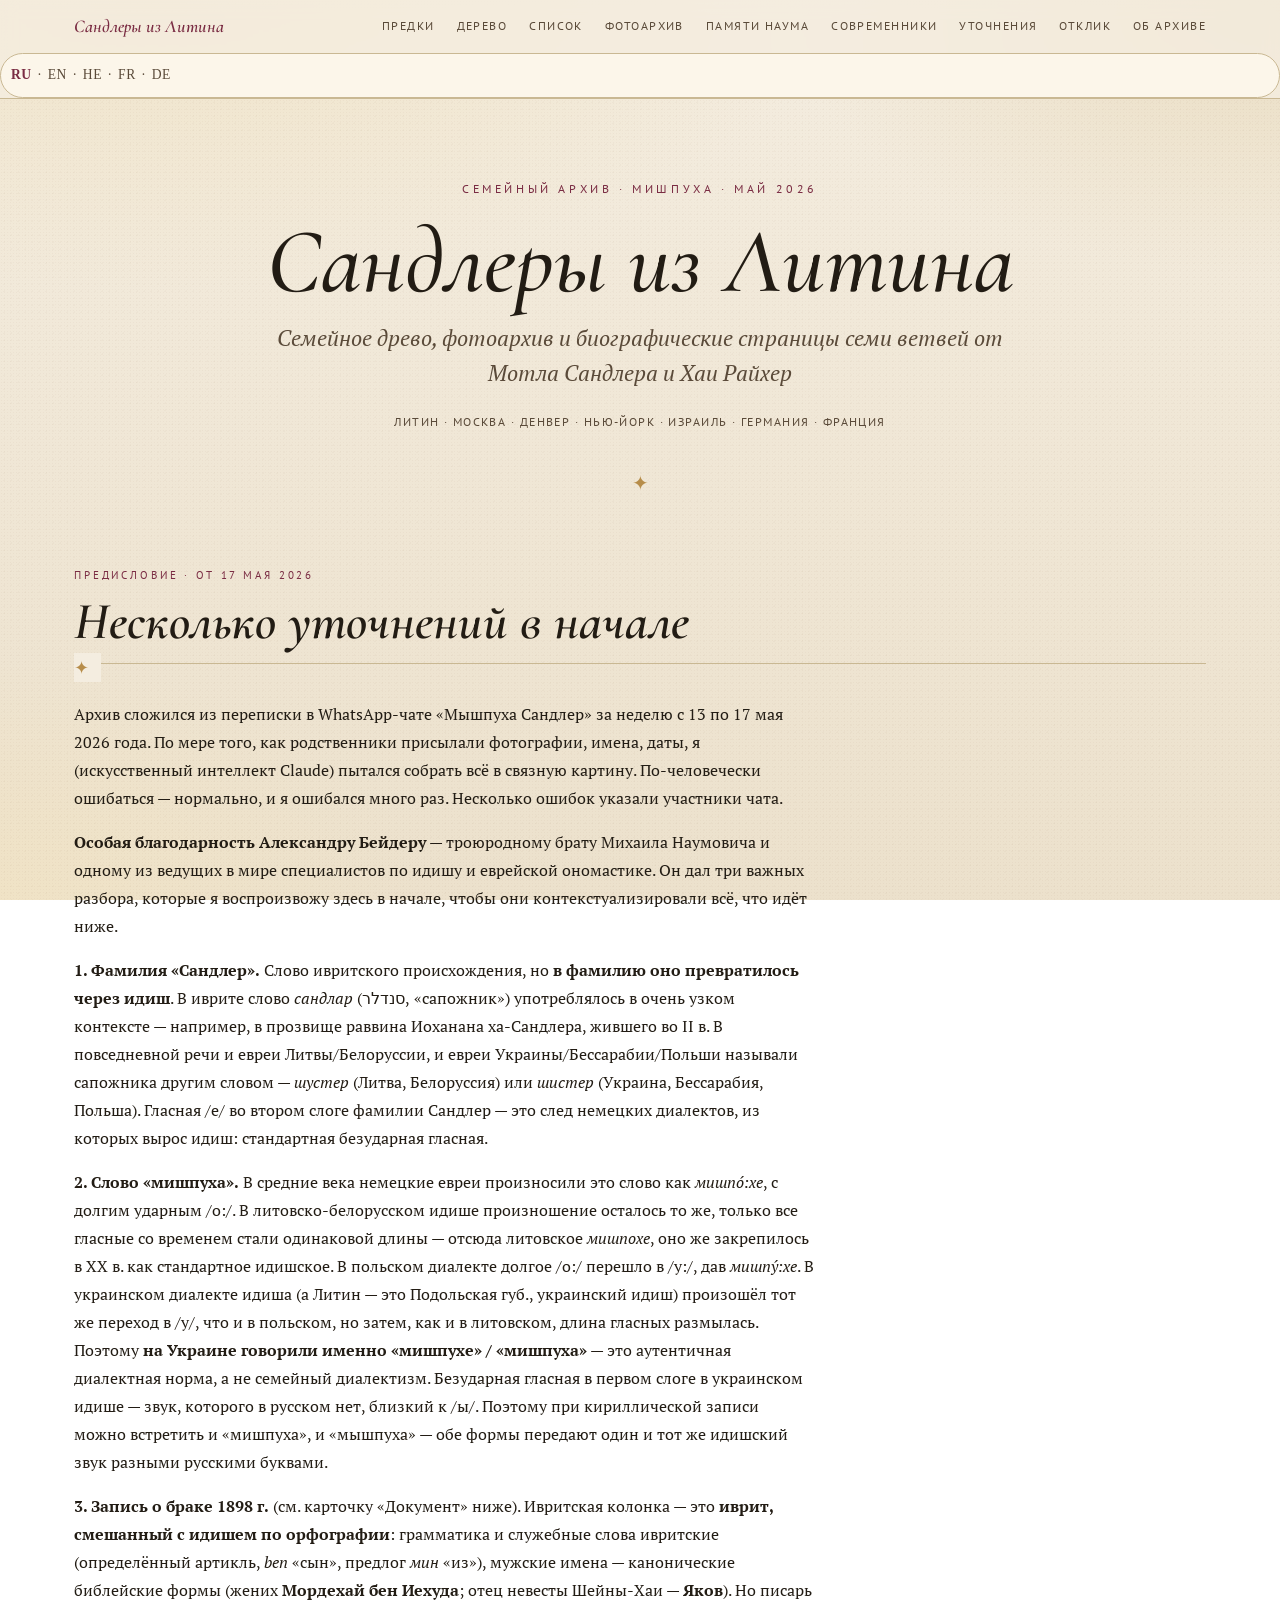
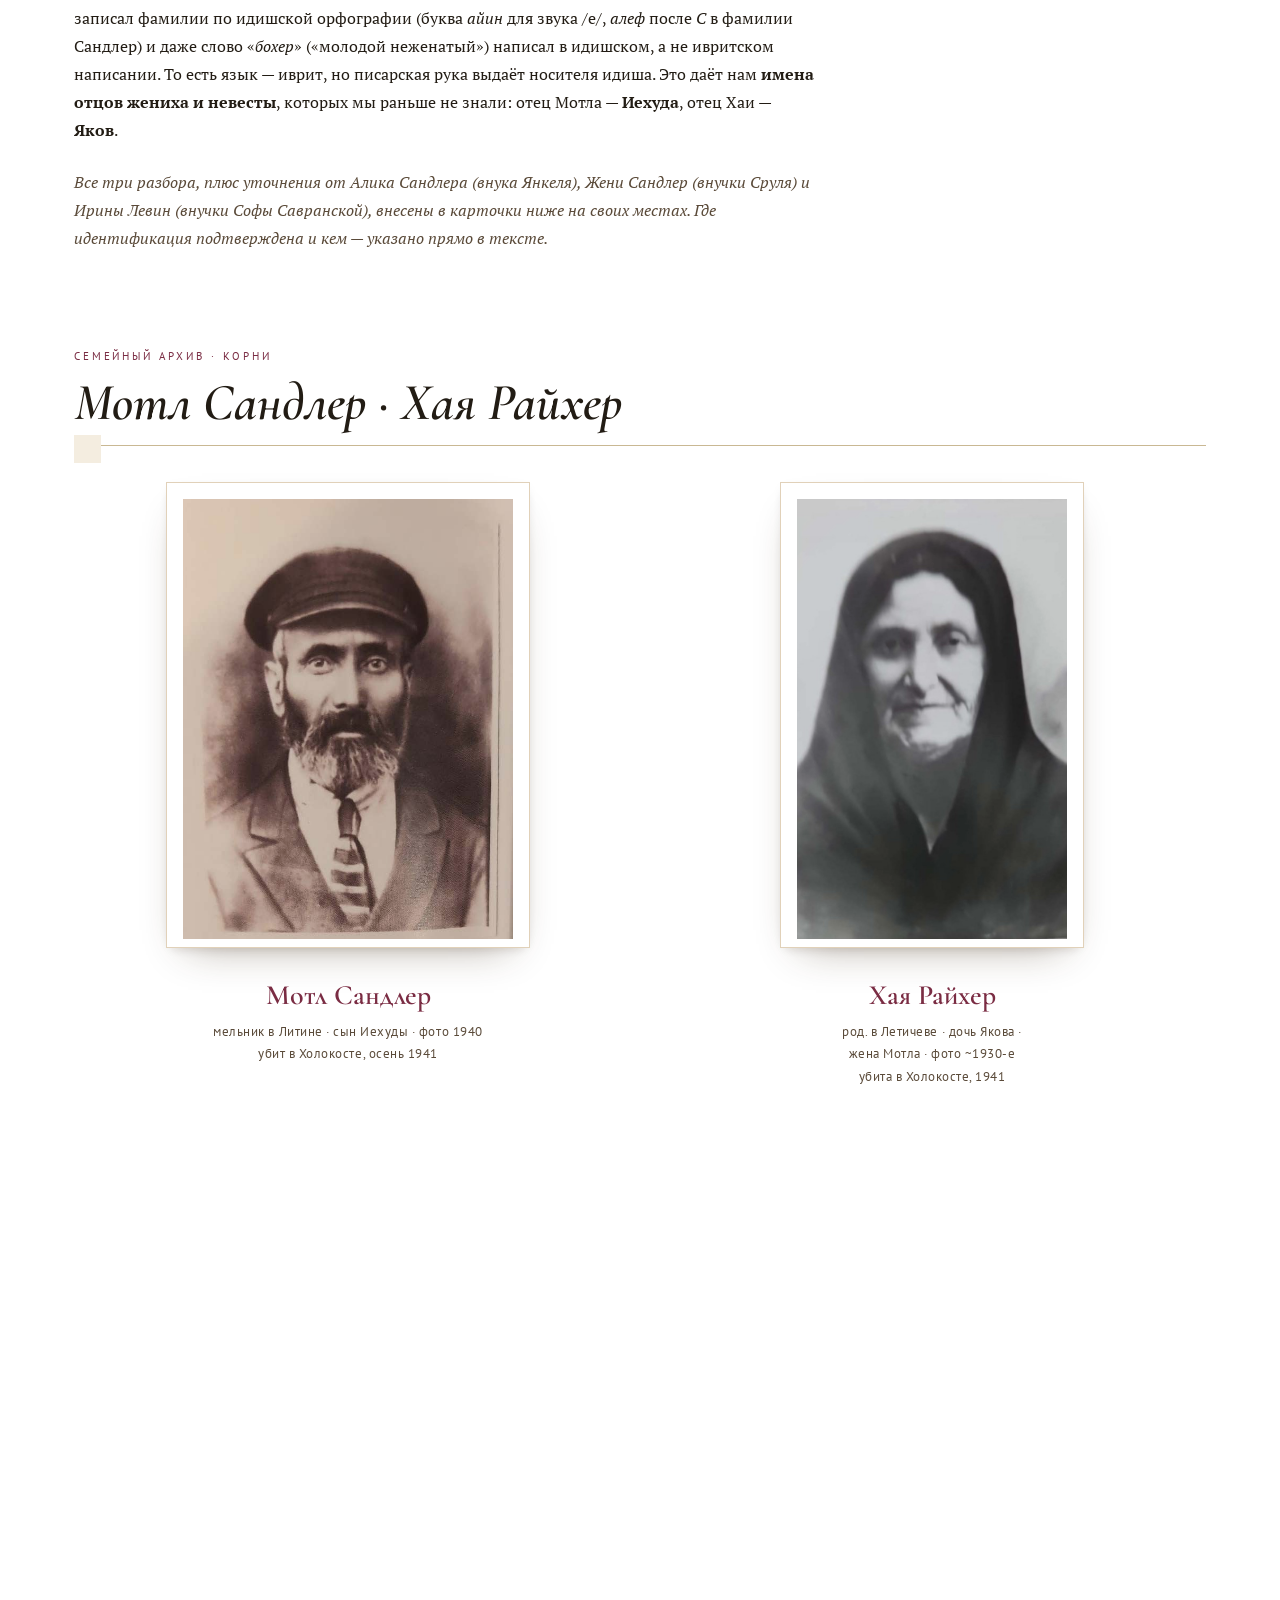
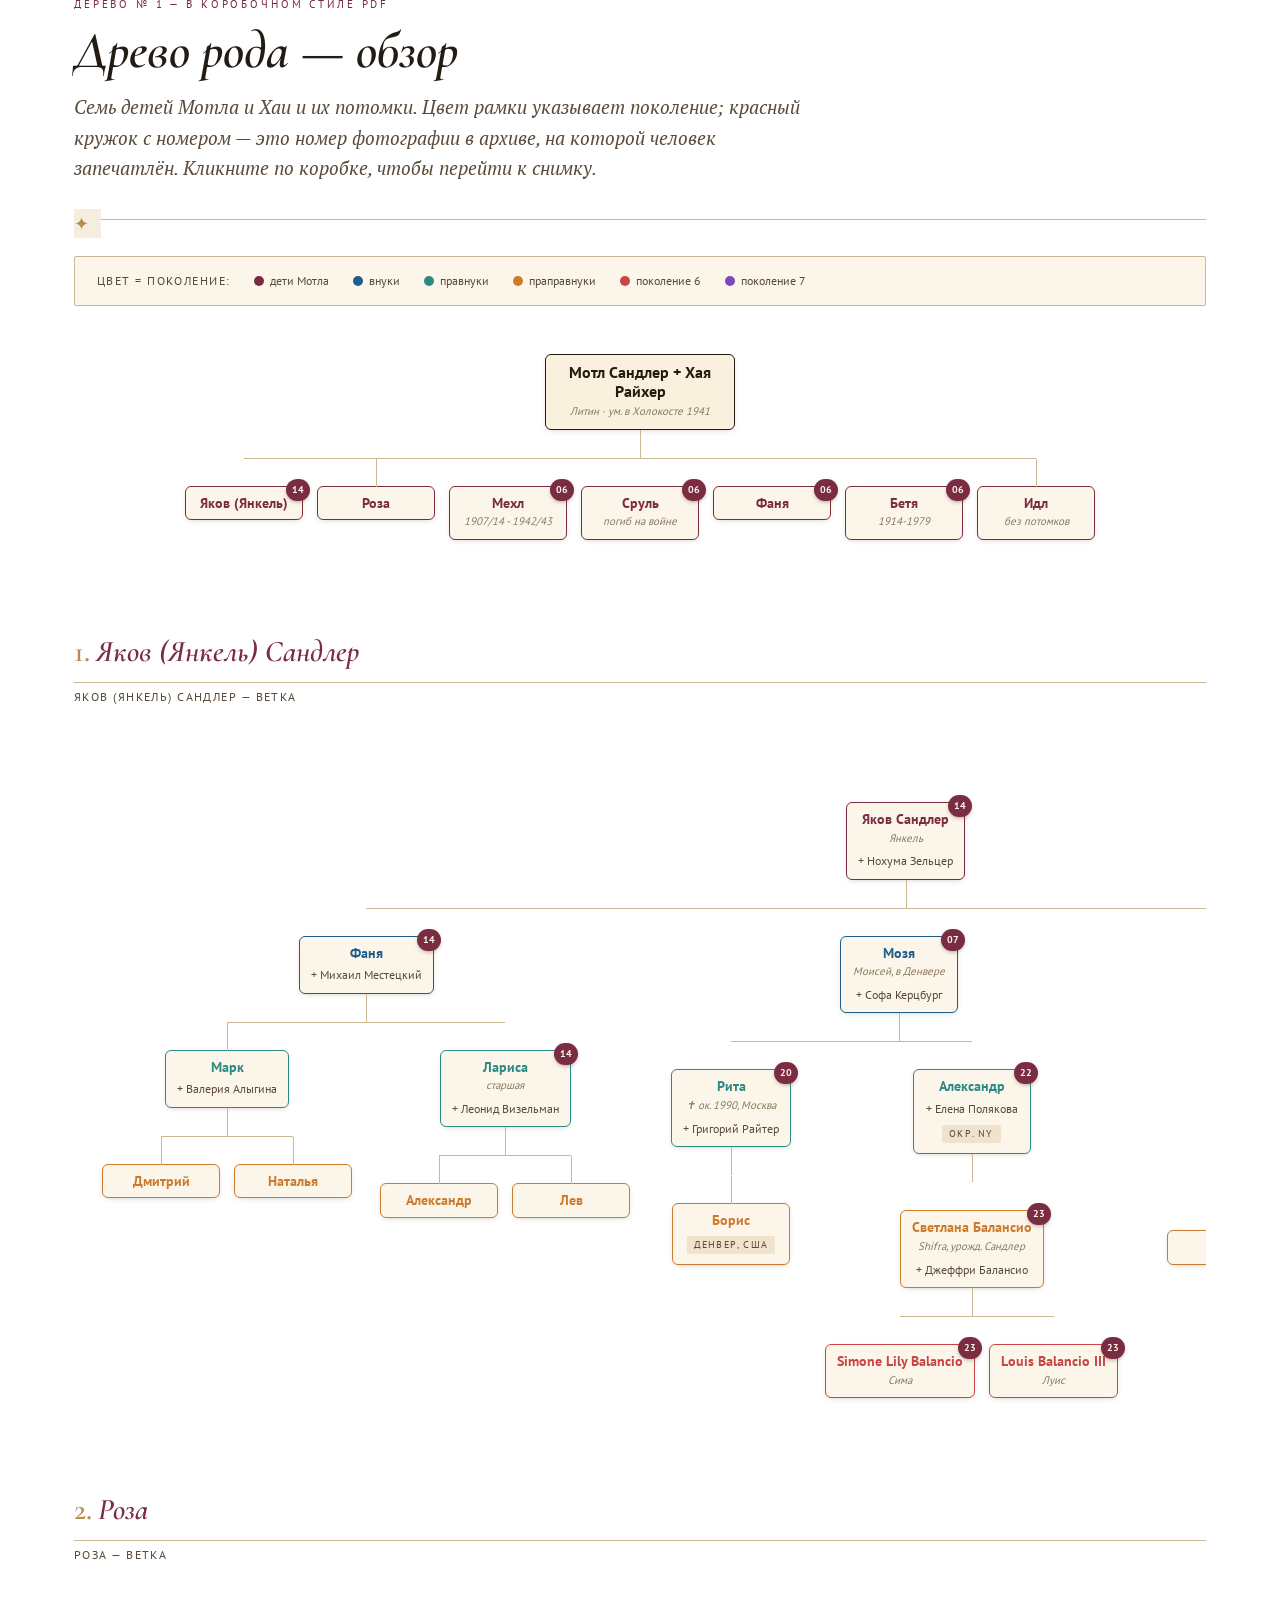
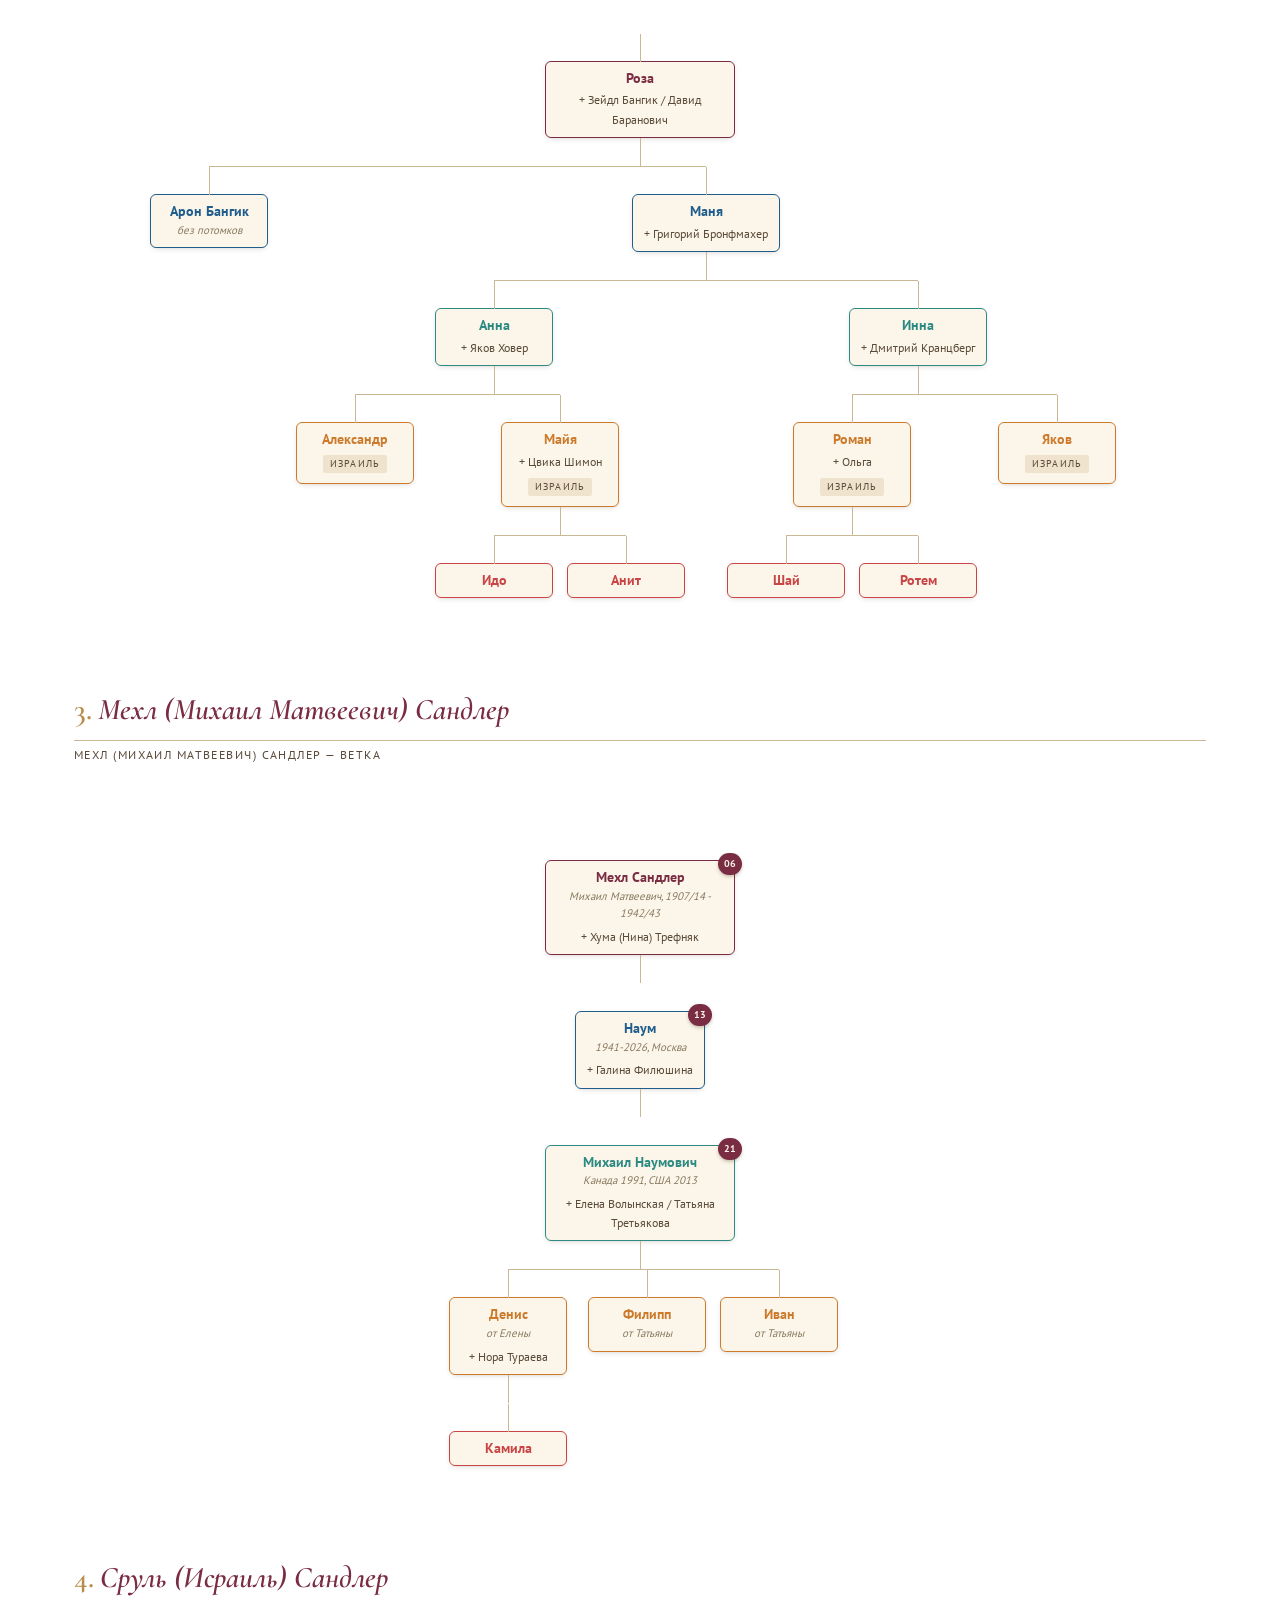
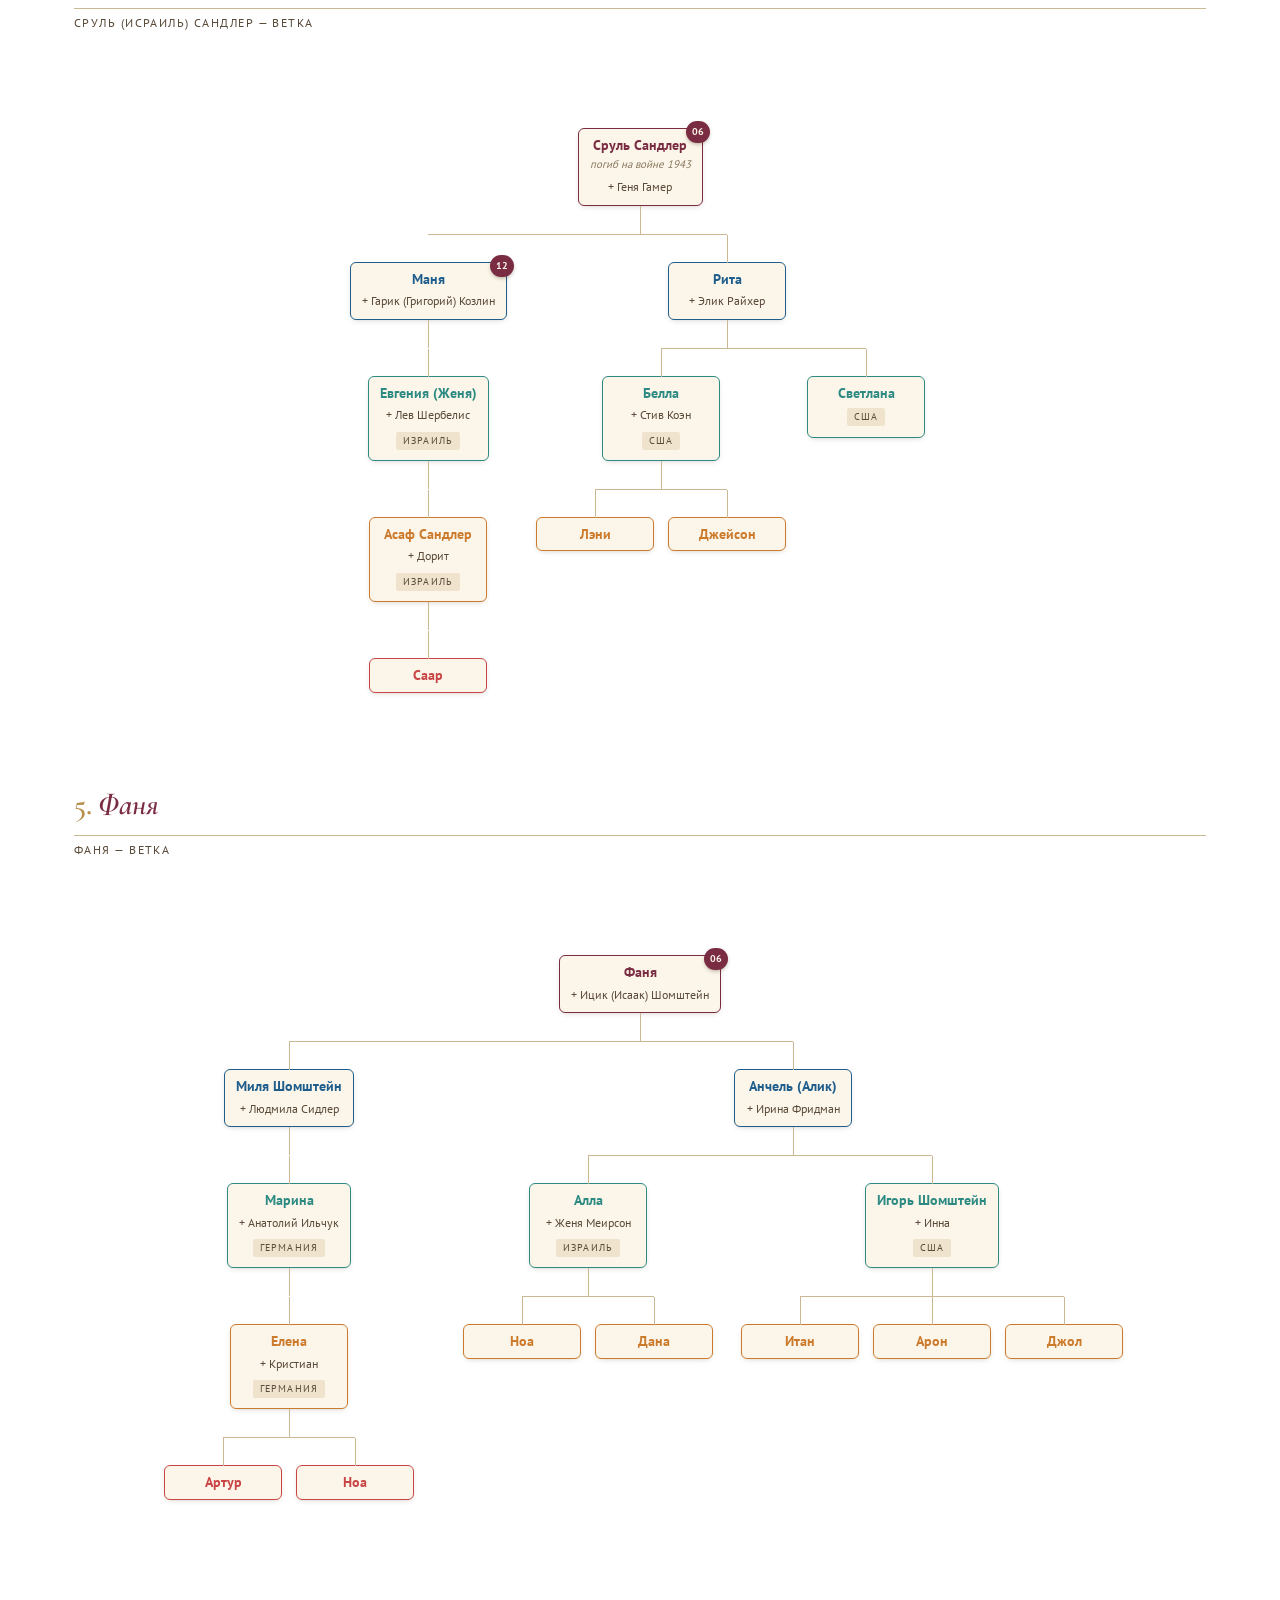
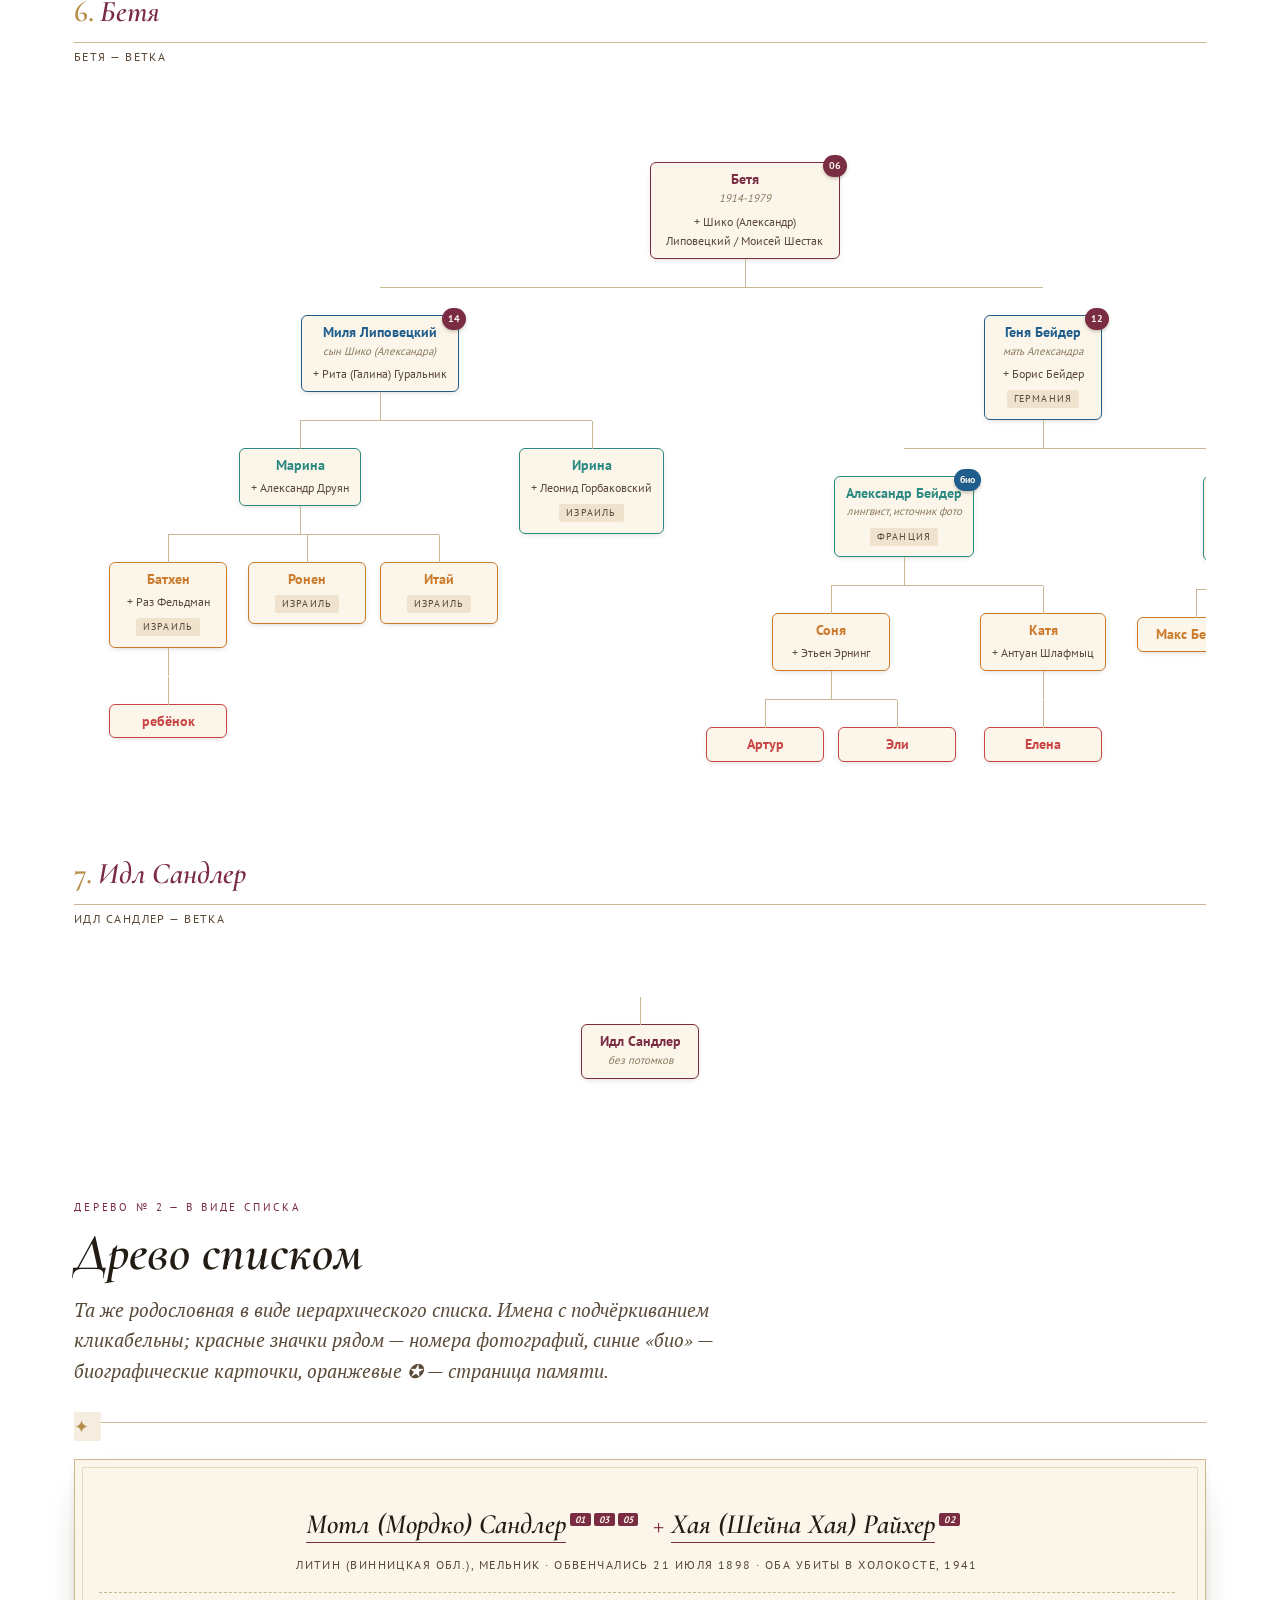
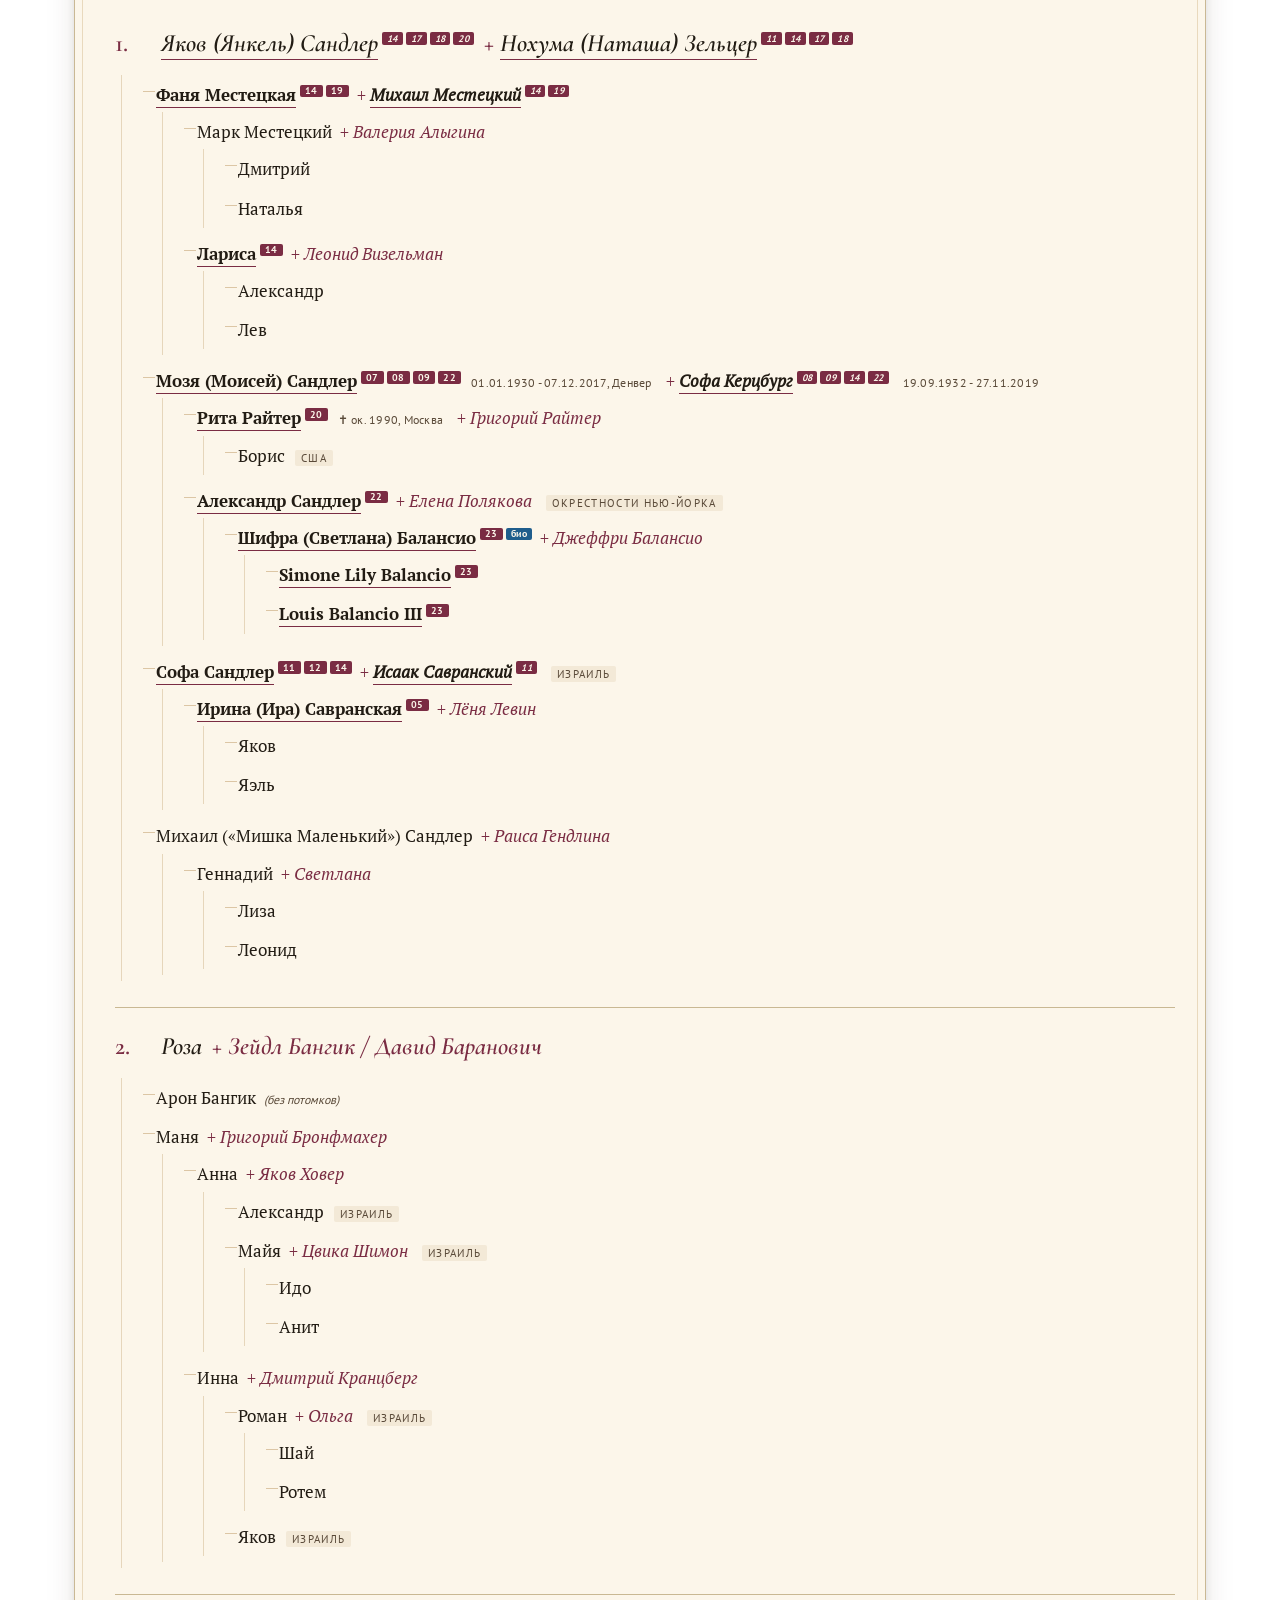
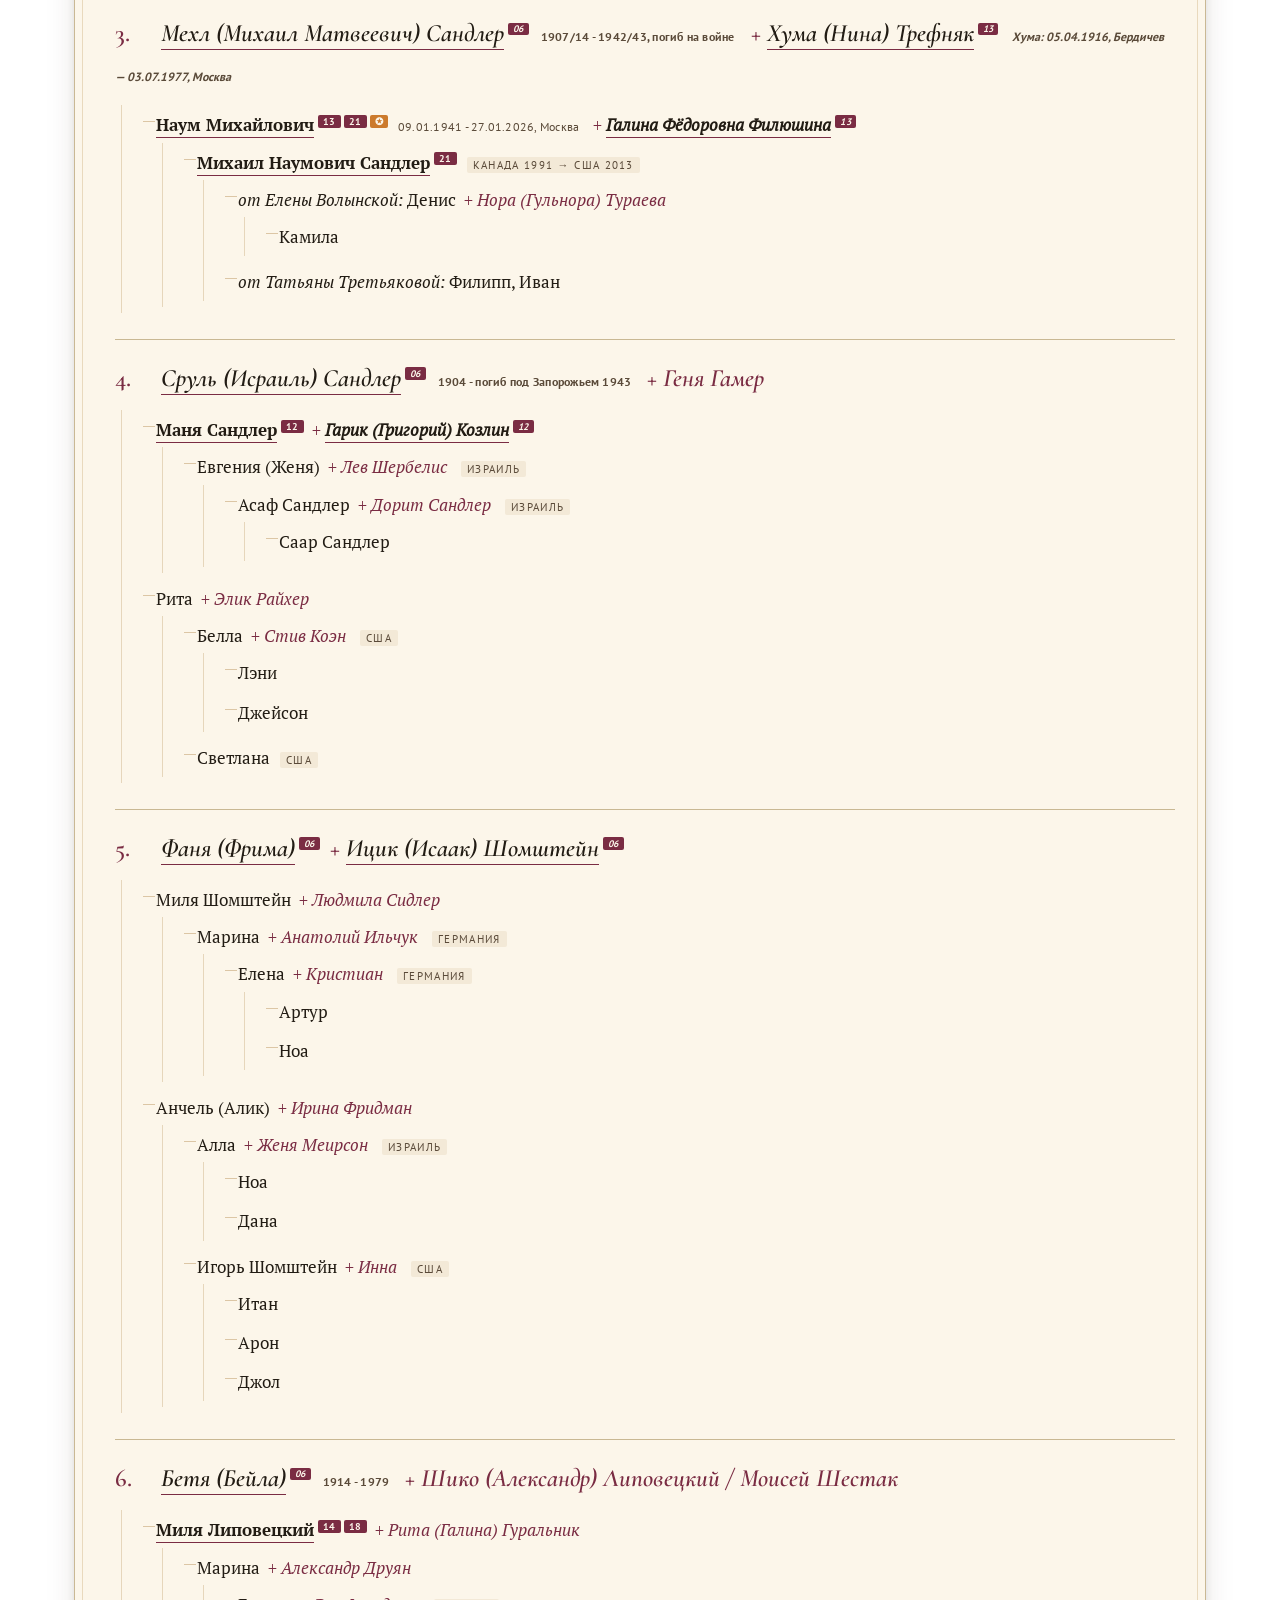
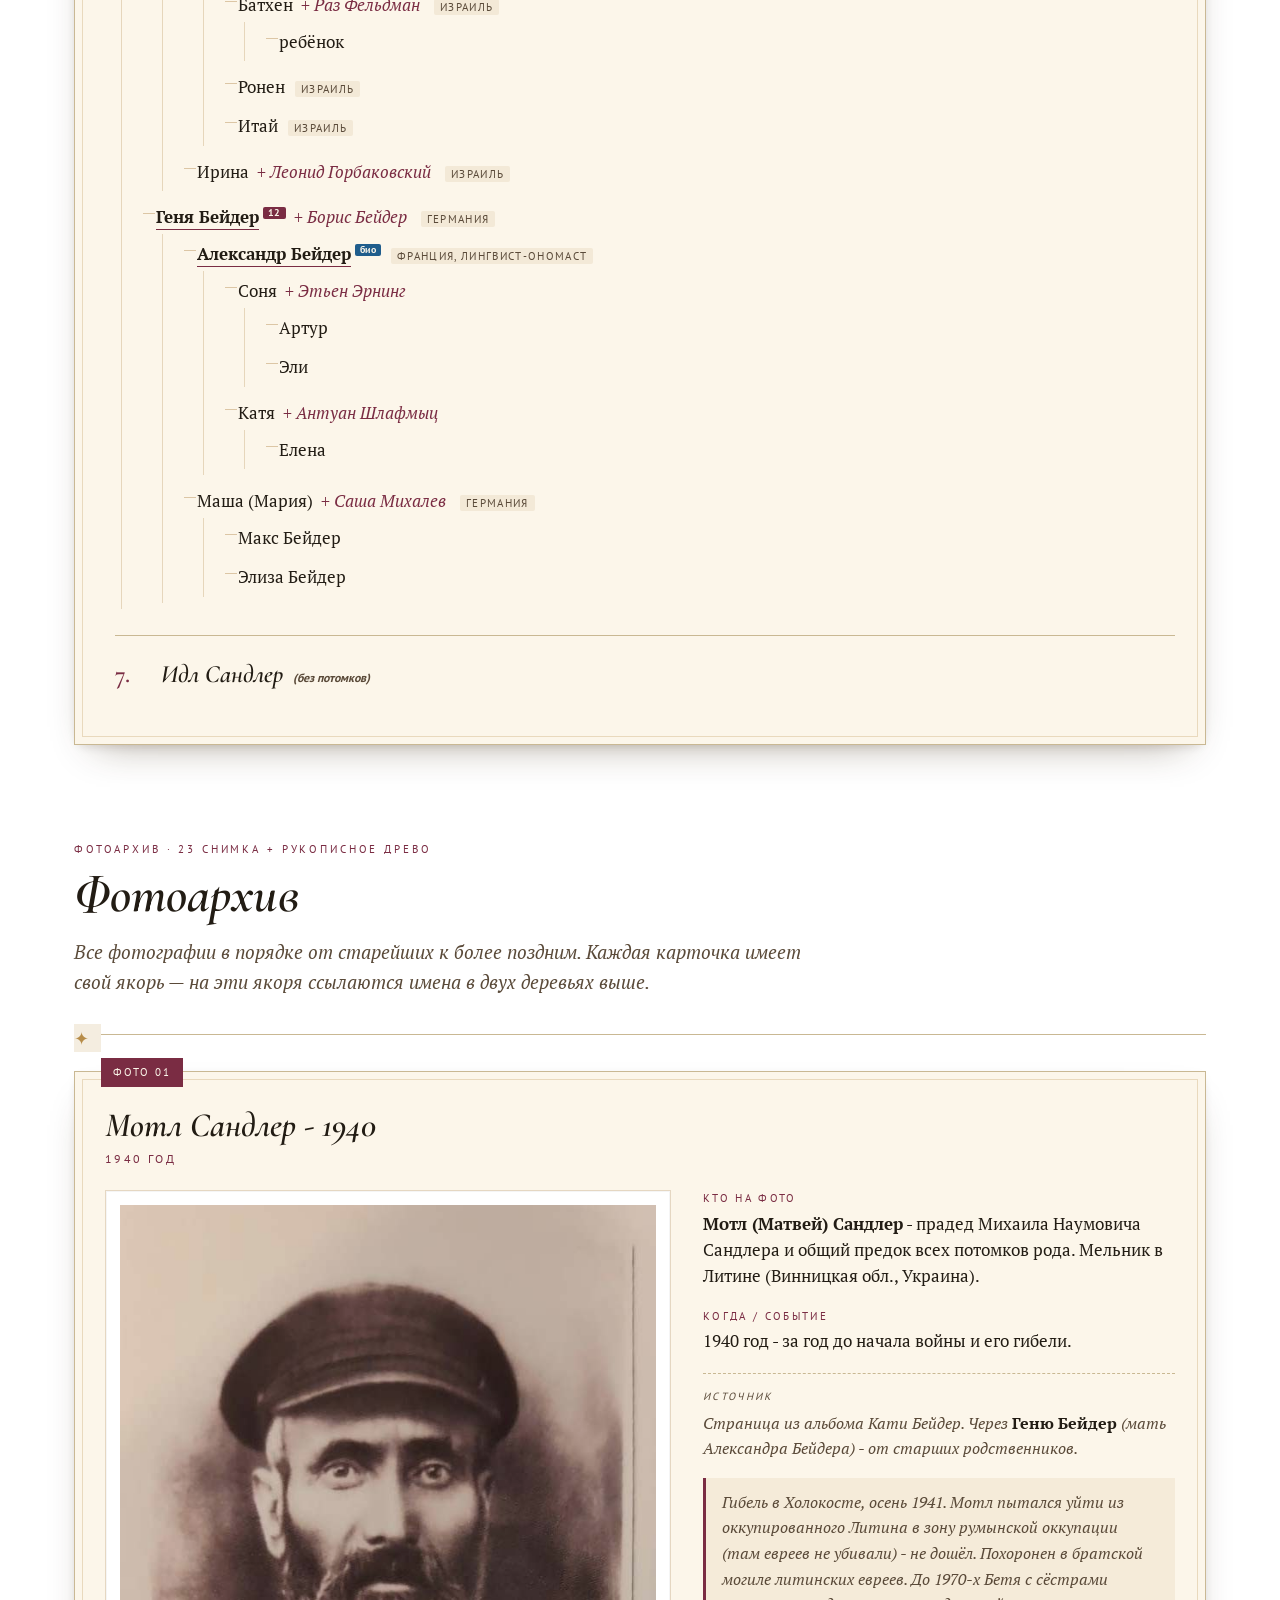
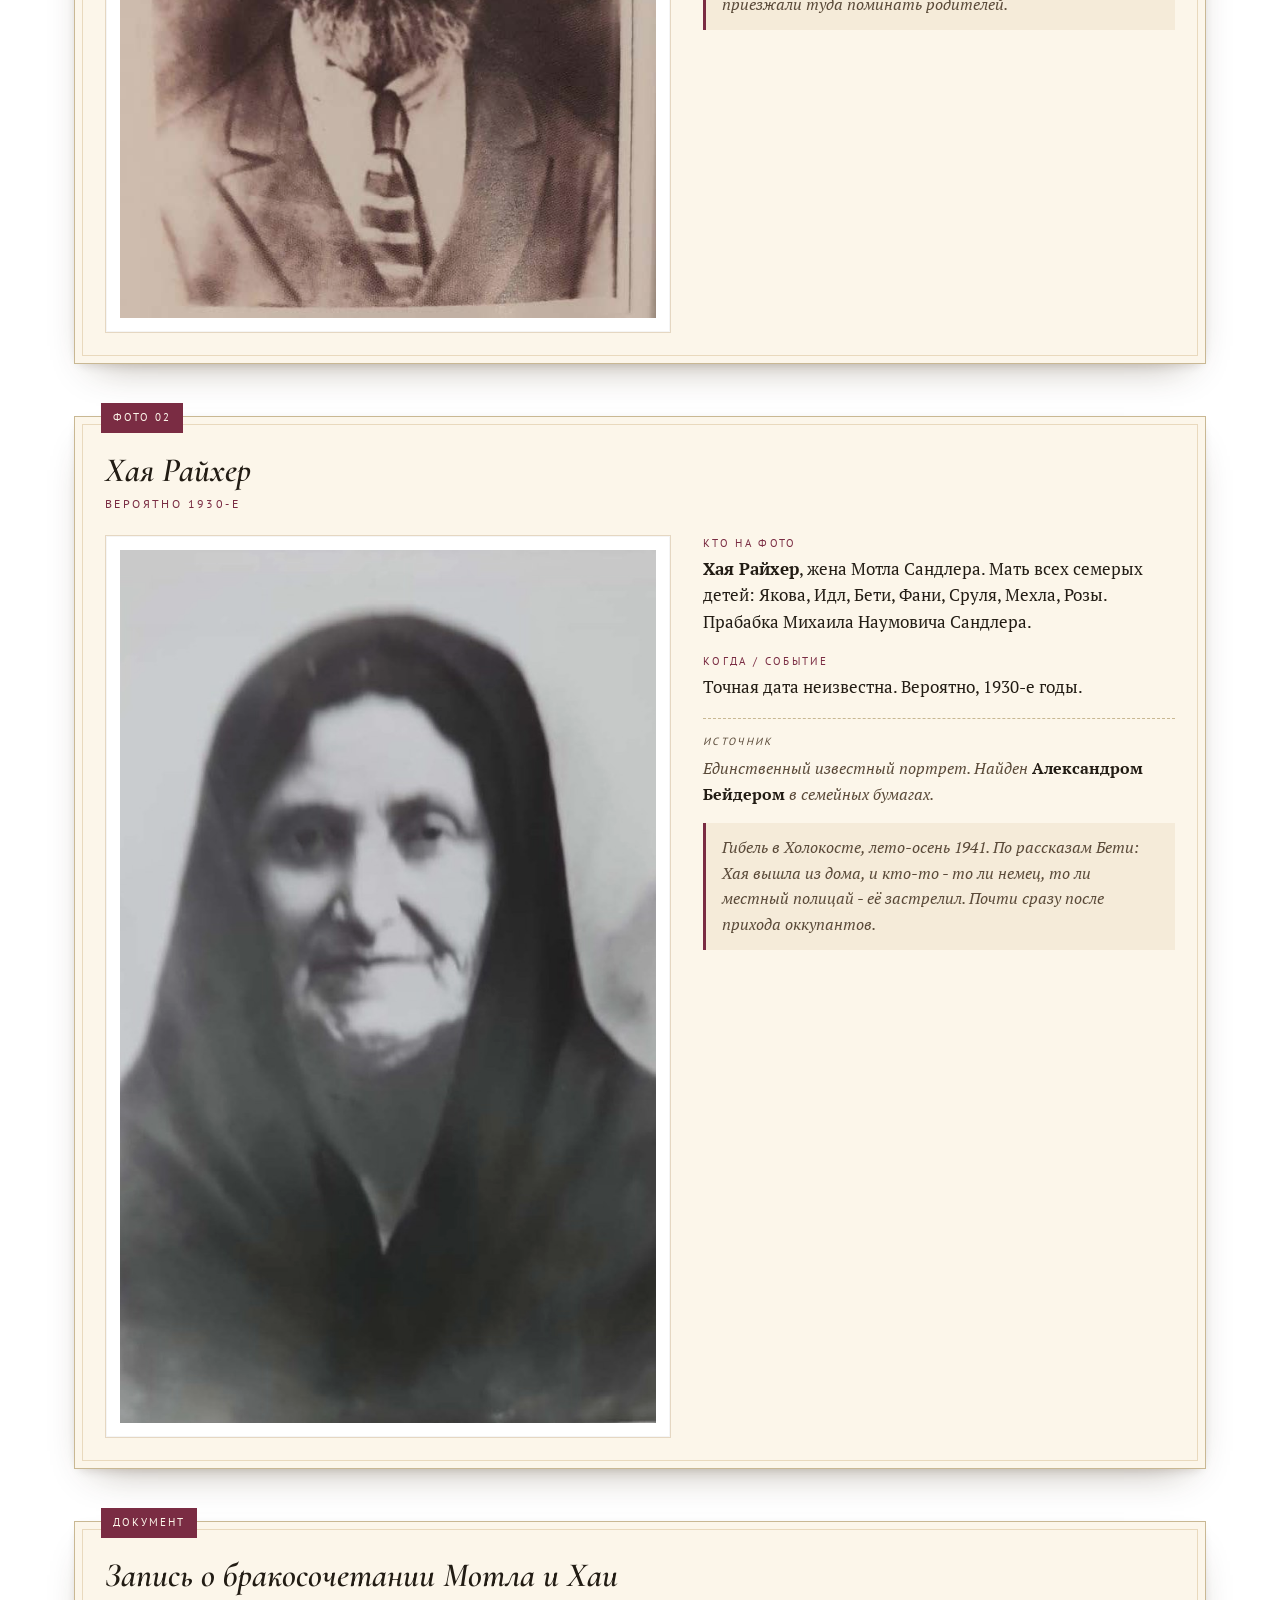
==== commit 2c3d39c9: "Раздел 'Скажите мне что-нибудь' заменён на приглашение писать в чат Михаил не хочет получать email-о" ====
--- a/Result/index.html
+++ b/Result/index.html
@@ -2361,34 +2361,17 @@
 <section class="major" id="feedback">
   <div class="feedback-block">
     <div class="section-kicker">Обратная связь</div>
-    <h2 class="section-title">Скажите мне что-нибудь</h2>
-    <div class="section-lede">Если зашли почитать &mdash; короткий отклик многого стоит. Нажмите по тому, что ближе: откроется письмо на адрес Михаила с уже набранной темой. Дополните и отправьте.</div>
+    <h2 class="section-title">Видите этот архив? Напишите в чат «Мышпуха Сандлер»</h2>
     <div class="section-rule"></div>
 
-    <div class="feedback-grid">
-      <a class="feedback-card" href="mailto:msandler@epiphan.com?subject=%D0%A1%D0%B0%D0%BD%D0%B4%D0%BB%D0%B5%D1%80%D1%8B%20%E2%80%94%20%D0%B5%D1%81%D1%82%D1%8C%20%D1%84%D0%BE%D1%82%D0%BE%20%D0%B4%D0%BB%D1%8F%20%D0%B0%D1%80%D1%85%D0%B8%D0%B2%D0%B0&amp;body=%D0%9C%D0%B8%D1%88%D0%B0%2C%20%D0%BF%D1%80%D0%B8%D0%B2%D0%B5%D1%82%21%0A%0A%D0%A3%20%D0%BC%D0%B5%D0%BD%D1%8F%20%D0%B5%D1%81%D1%82%D1%8C%20%D1%84%D0%BE%D1%82%D0%BE%2F%D1%84%D0%BE%D1%82%D0%BE%D0%B3%D1%80%D0%B0%D1%84%D0%B8%D0%B8%2C%20%D0%BA%D0%BE%D1%82%D0%BE%D1%80%D1%8B%D1%85%20%D0%B2%20%D0%B0%D1%80%D1%85%D0%B8%D0%B2%D0%B5%20%D0%BD%D0%B5%D1%82%2C%20%D1%85%D0%BE%D1%87%D1%83%20%D0%BF%D0%BE%D0%B4%D0%B5%D0%BB%D0%B8%D1%82%D1%8C%D1%81%D1%8F.%0A%0A%D0%9A%D1%82%D0%BE%20%D1%8F%20%D0%B8%20%D0%BF%D0%BE%20%D0%BA%D0%B0%D0%BA%D0%BE%D0%B9%20%D0%B2%D0%B5%D1%82%D0%B2%D0%B8%20%D1%80%D0%BE%D0%B4%D0%B0%3A%20%0A%D0%A7%D1%82%D0%BE%20%D0%BD%D0%B0%20%D1%84%D0%BE%D1%82%D0%BE%2C%20%D0%BA%D0%BE%D0%B3%D0%B4%D0%B0%2C%20%D0%B3%D0%B4%D0%B5%2C%20%D0%BA%D1%82%D0%BE%20%D0%B7%D0%B0%D0%BF%D0%B5%D1%87%D0%B0%D1%82%D0%BB%D1%91%D0%BD%3A%20%0A%0A%5B%D0%BF%D1%80%D0%B8%D0%BB%D0%BE%D0%B6%D0%B8%D1%82%D0%B5%20%D1%84%D0%BE%D1%82%D0%BE%D0%B3%D1%80%D0%B0%D1%84%D0%B8%D0%B8%20%D0%BA%20%D0%BF%D0%B8%D1%81%D1%8C%D0%BC%D1%83%5D">
-        <div class="feedback-icon">📸</div>
-        <div class="feedback-title">Есть фото для архива</div>
-        <div class="feedback-desc">У меня сохранились снимки, которых здесь нет. Готов(а) поделиться.</div>
-      </a>
-
-      <a class="feedback-card" href="mailto:msandler@epiphan.com?subject=%D0%A1%D0%B0%D0%BD%D0%B4%D0%BB%D0%B5%D1%80%D1%8B%20%E2%80%94%20%D0%BF%D0%BE%D0%BC%D0%BD%D1%8E%20%D0%B8%D1%81%D1%82%D0%BE%D1%80%D0%B8%D1%8E&amp;body=%D0%9C%D0%B8%D1%88%D0%B0%2C%20%D0%BF%D1%80%D0%B8%D0%B2%D0%B5%D1%82%21%0A%0A%D0%9F%D0%BE%D0%BC%D0%BD%D1%8E%20%D0%B8%D0%BB%D0%B8%20%D0%B7%D0%BD%D0%B0%D1%8E%20%D1%87%D1%82%D0%BE-%D1%82%D0%BE%2C%20%D1%87%D0%B5%D0%B3%D0%BE%20%D0%B2%20%D0%B0%D1%80%D1%85%D0%B8%D0%B2%D0%B5%20%D0%BD%D0%B5%D1%82%20%E2%80%94%20%D0%BF%D1%80%D0%BE%20%D0%BB%D1%8E%D0%B4%D0%B5%D0%B9%2C%20%D1%81%D0%BE%D0%B1%D1%8B%D1%82%D0%B8%D1%8F%2C%20%D0%BC%D0%B5%D1%81%D1%82%D0%B0.%0A%0A%D0%9A%D1%82%D0%BE%20%D1%8F%20%D0%B8%20%D0%BF%D0%BE%20%D0%BA%D0%B0%D0%BA%D0%BE%D0%B9%20%D0%B2%D0%B5%D1%82%D0%B2%D0%B8%20%D1%80%D0%BE%D0%B4%D0%B0%3A%20%0A%D0%9E%20%D0%BA%D0%BE%D0%BC%2F%D0%BE%20%D1%87%D1%91%D0%BC%20%D1%80%D0%B0%D1%81%D1%81%D0%BA%D0%B0%D0%B6%D1%83%3A%20%0A%D0%9E%D1%82%20%D0%BA%D0%BE%D0%B3%D0%BE%20%D1%8F%20%D1%8D%D1%82%D0%BE%20%D0%B7%D0%BD%D0%B0%D1%8E%3A%20%0A%0A%5B%D1%82%D0%B5%D0%BA%D1%81%D1%82%20%D0%B8%D1%81%D1%82%D0%BE%D1%80%D0%B8%D0%B8%5D">
-        <div class="feedback-icon">📖</div>
-        <div class="feedback-title">Знаю историю</div>
-        <div class="feedback-desc">Помню эпизод, дату, фразу &mdash; что-то, чего здесь нет. Расскажу.</div>
-      </a>
-
-      <a class="feedback-card" href="mailto:msandler@epiphan.com?subject=%D0%A1%D0%B0%D0%BD%D0%B4%D0%BB%D0%B5%D1%80%D1%8B%20%E2%80%94%20%D1%81%D0%BE%D0%B2%D0%B5%D1%82%20%D0%BF%D0%BE%20%D0%B0%D1%80%D1%85%D0%B8%D0%B2%D1%83&amp;body=%D0%9C%D0%B8%D1%88%D0%B0%2C%20%D0%BF%D1%80%D0%B8%D0%B2%D0%B5%D1%82%21%0A%0A%D0%9F%D1%80%D0%BE%D1%87%D0%B8%D1%82%D0%B0%D0%BB%28%D0%B0%29%20%D0%B0%D1%80%D1%85%D0%B8%D0%B2%2C%20%D0%BD%D0%B0%20%D1%83%D0%BC%20%D0%BF%D1%80%D0%B8%D1%88%D0%BB%D0%B0%20%D0%BC%D1%8B%D1%81%D0%BB%D1%8C%2C%20%D0%BA%D0%B0%D0%BA%20%D1%81%D0%B4%D0%B5%D0%BB%D0%B0%D1%82%D1%8C%20%D0%BB%D1%83%D1%87%D1%88%D0%B5%2F%20%D0%BD%D0%B0%D1%88%D1%91%D0%BB%28%D0%B0%29%20%D0%BE%D1%88%D0%B8%D0%B1%D0%BA%D1%83%2F%20%D0%BF%D1%80%D0%B5%D0%B4%D0%BB%D0%B0%D0%B3%D0%B0%D1%8E%20%D1%87%D1%82%D0%BE-%D1%82%D0%BE%20%D0%B4%D0%BE%D0%B1%D0%B0%D0%B2%D0%B8%D1%82%D1%8C.%0A%0A%5B%D0%BE%D0%BF%D0%B8%D1%88%D0%B8%D1%82%D0%B5%2C%20%D1%87%D1%82%D0%BE%20%D0%B8%D0%BC%D0%B5%D0%BD%D0%BD%D0%BE%5D">
-        <div class="feedback-icon">💡</div>
-        <div class="feedback-title">Совет или идея</div>
-        <div class="feedback-desc">Заметил(а) ошибку, неточность, или есть мысль, как сделать архив лучше.</div>
-      </a>
-
-      <a class="feedback-card" href="mailto:msandler@epiphan.com?subject=%D0%A1%D0%B0%D0%BD%D0%B4%D0%BB%D0%B5%D1%80%D1%8B%20%E2%80%94%20%D1%81%D0%BF%D0%B0%D1%81%D0%B8%D0%B1%D0%BE&amp;body=%D0%9C%D0%B8%D1%88%D0%B0%2C%20%D0%BF%D1%80%D0%B8%D0%B2%D0%B5%D1%82%21%0A%0A%D0%9F%D1%80%D0%BE%D1%81%D1%82%D0%BE%20%D1%85%D0%BE%D1%82%D0%B5%D0%BB%28%D0%B0%29%20%D1%81%D0%BA%D0%B0%D0%B7%D0%B0%D1%82%D1%8C%2C%20%D1%87%D1%82%D0%BE%20%D0%B0%D1%80%D1%85%D0%B8%D0%B2%20%E2%80%94%20%D0%B7%D0%B0%D0%BC%D0%B5%D1%87%D0%B0%D1%82%D0%B5%D0%BB%D1%8C%D0%BD%D0%B0%D1%8F%20%D1%80%D0%B0%D0%B1%D0%BE%D1%82%D0%B0.%0A%0A%5B%D0%BA%D1%82%D0%BE%20%D1%8F%20%D0%B8%20%D0%BF%D0%BE%20%D0%BA%D0%B0%D0%BA%D0%BE%D0%B9%20%D0%B2%D0%B5%D1%82%D0%B2%D0%B8%20%D1%80%D0%BE%D0%B4%D0%B0%5D">
-        <div class="feedback-icon">❤️</div>
-        <div class="feedback-title">Спасибо</div>
-        <div class="feedback-desc">Понравилось, хочется отметиться. Хотя бы знать, что читали.</div>
-      </a>
+    <div style="max-width: 720px; line-height: 1.75; color: var(--ink); font-size: 16px;">
+      <p>Архив пишется не от моего лица одного, а из общего семейного чата в WhatsApp - <strong>«Мышпуха Сандлер»</strong>. Все, чьи имена и фото здесь стоят, либо в этом чате уже есть, либо приходят и читают через ссылки родственников.</p>
+
+      <p>Если у вас есть, что добавить - <strong>фотография, имя, дата, история, поправка</strong> - пожалуйста, напишите прямо в чат. Это удобнее, чем письма мне: ответы видны всем сразу, и каждый родственник может включиться, узнать своих, поправить, дополнить. Так архив и собрался за неделю с 13 по 17 мая 2026 - в общем разговоре, а не в личной переписке.</p>
+
+      <p>Если вы не в чате, но хотите присоединиться - попросите любого из родственников, кто уже там, добавить вас. Или напишите Михаилу Наумовичу одну короткую строку, и он добавит. Контактные данные есть в разделе «Об архиве» ниже.</p>
+
+      <p style="color: var(--ink-soft); font-style: italic; margin-top: 24px;">Спасибо тем, кто уже отозвался: Александр Бейдер, Александр («Алик») Сандлер, Женя Сандлер, Шифра Балансио, Ирина Левин, Марк и Лариса Местецкие, Борис Райтер, Элла Мейерсон - и всем, кто будет читать дальше.</p>
     </div>
   </div>
 </section>
